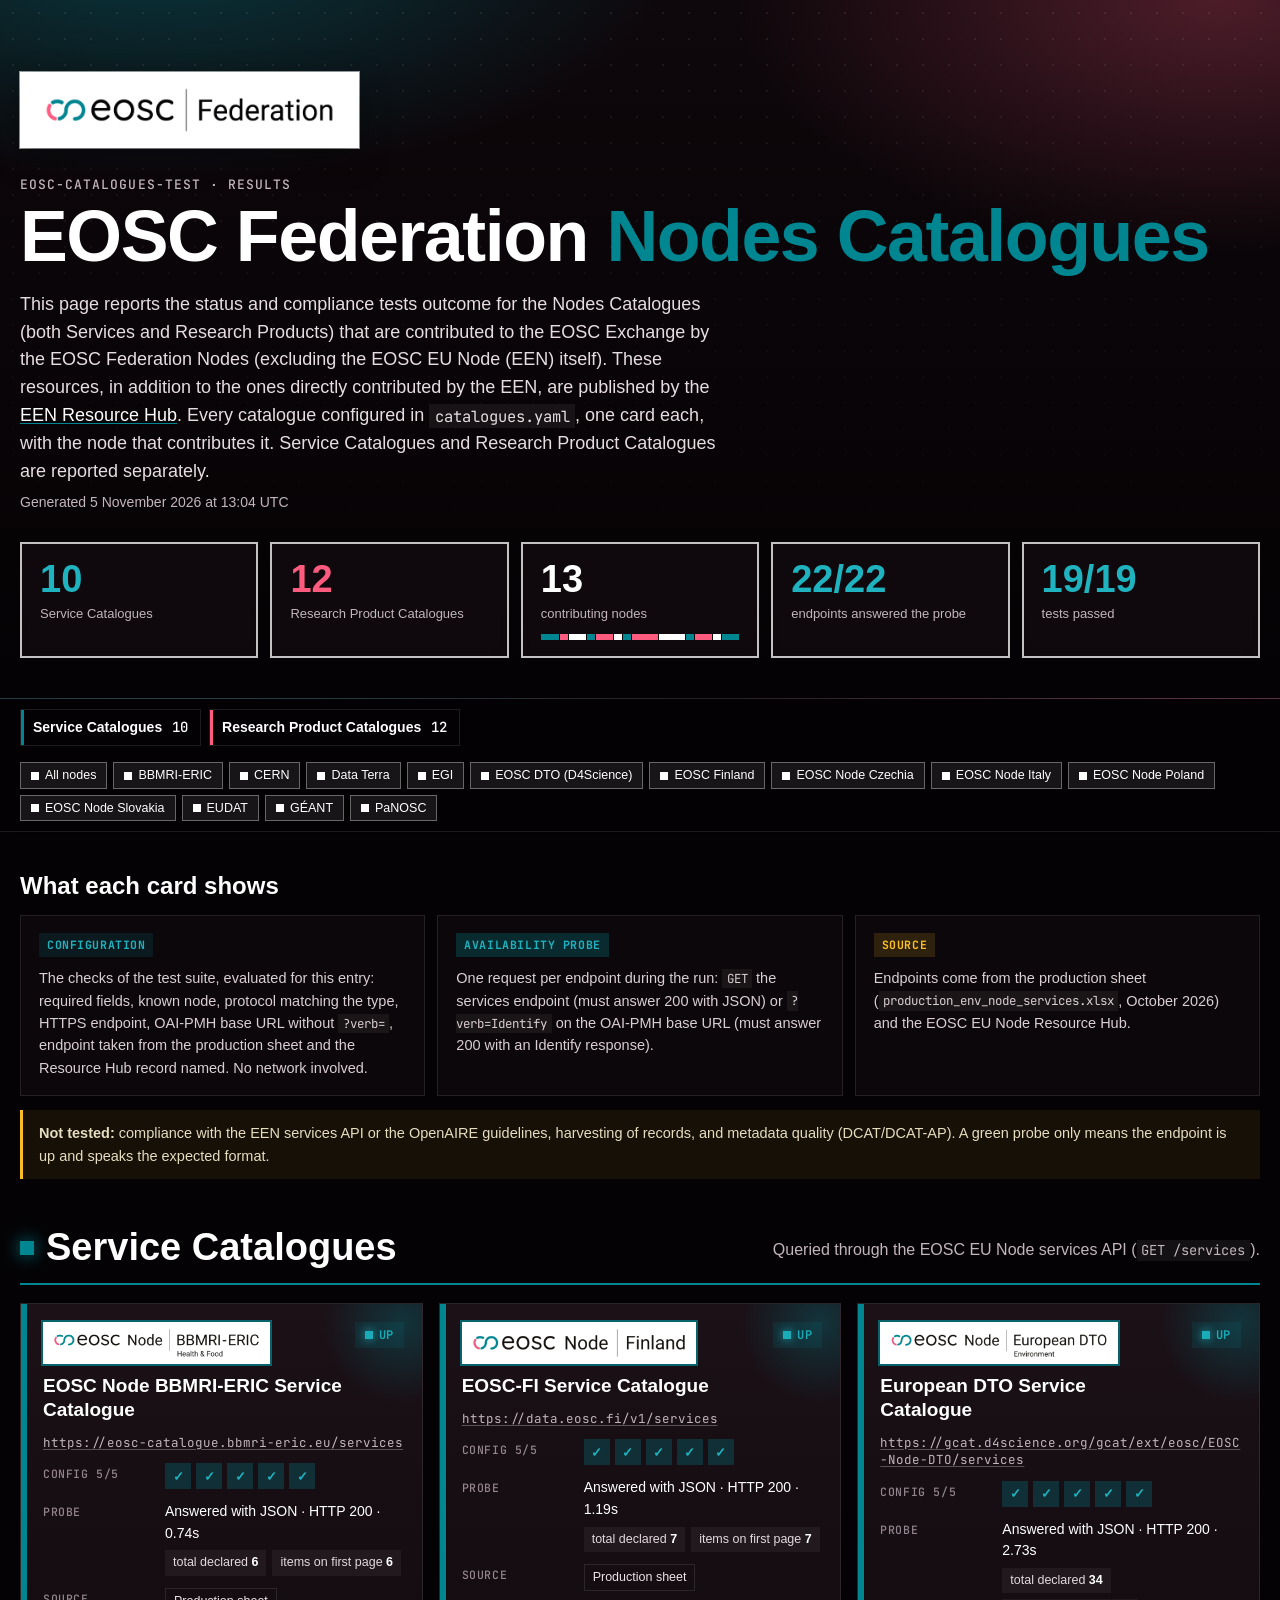
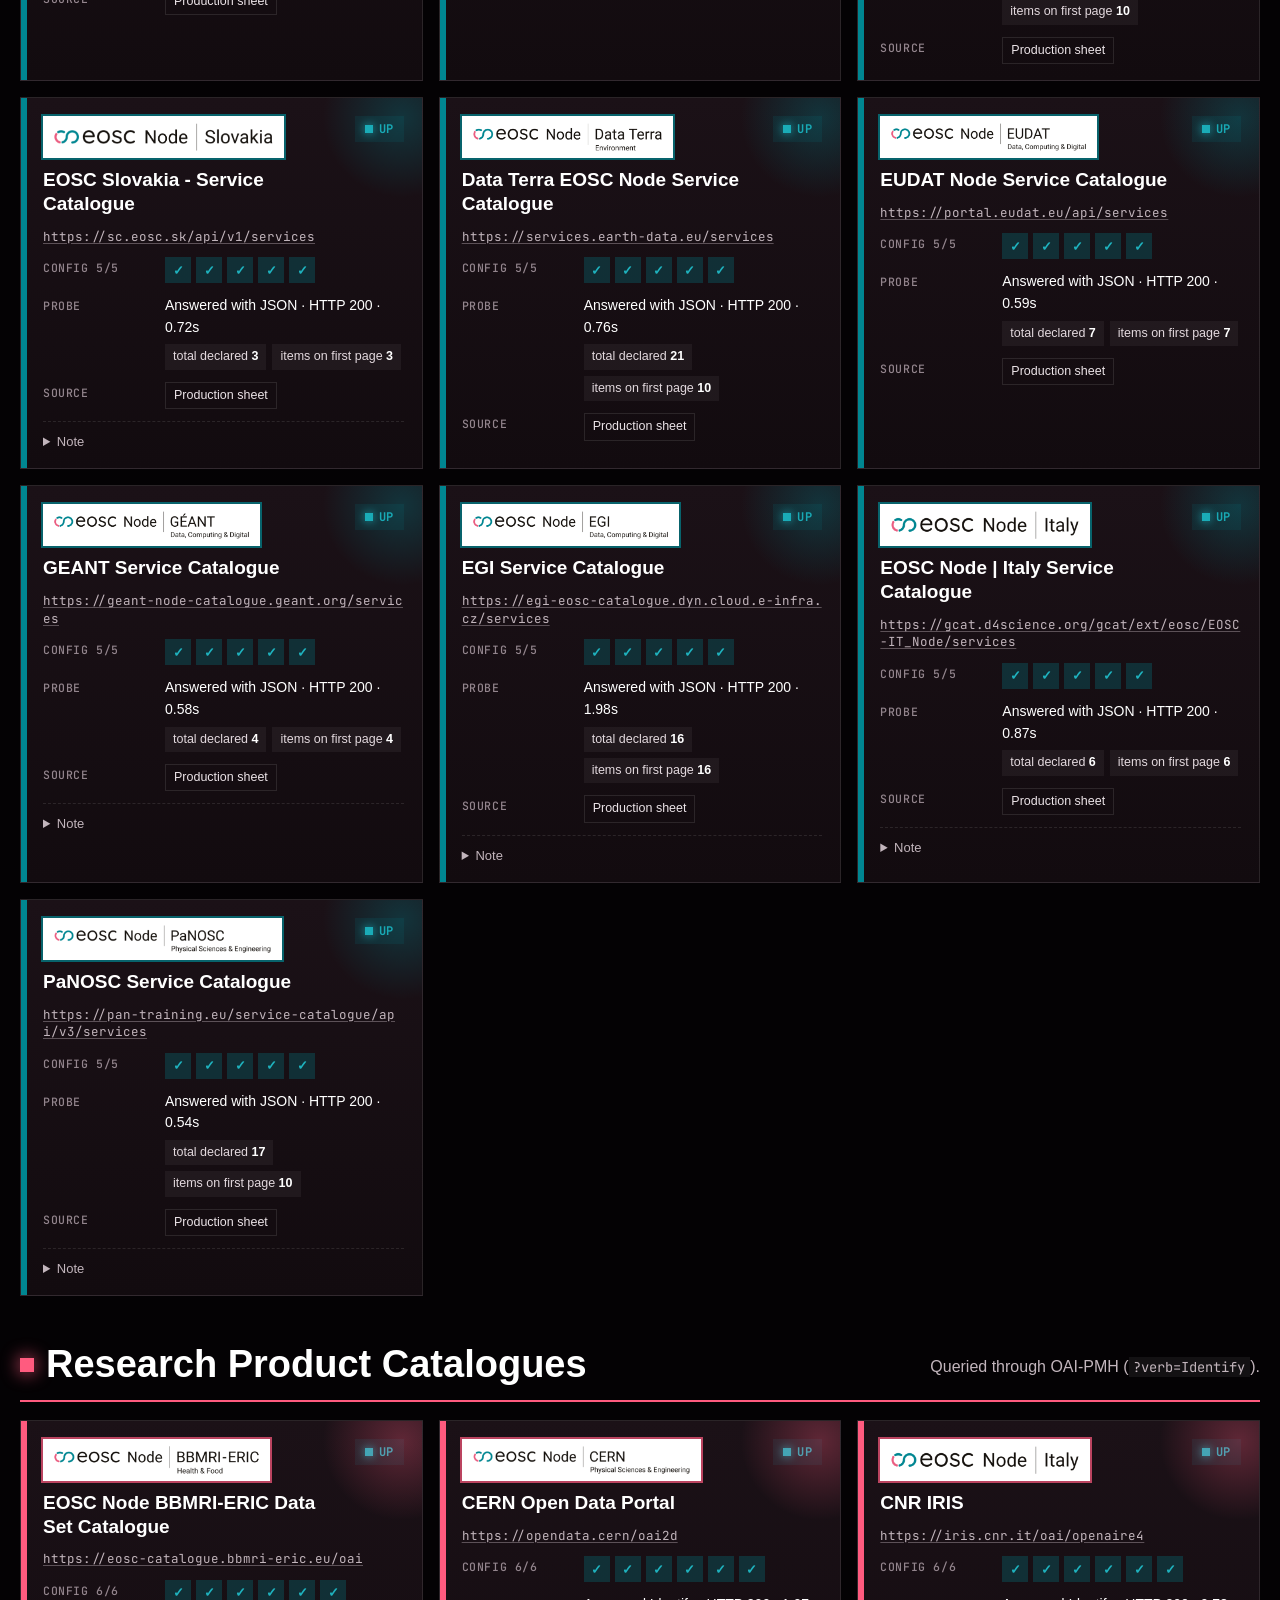
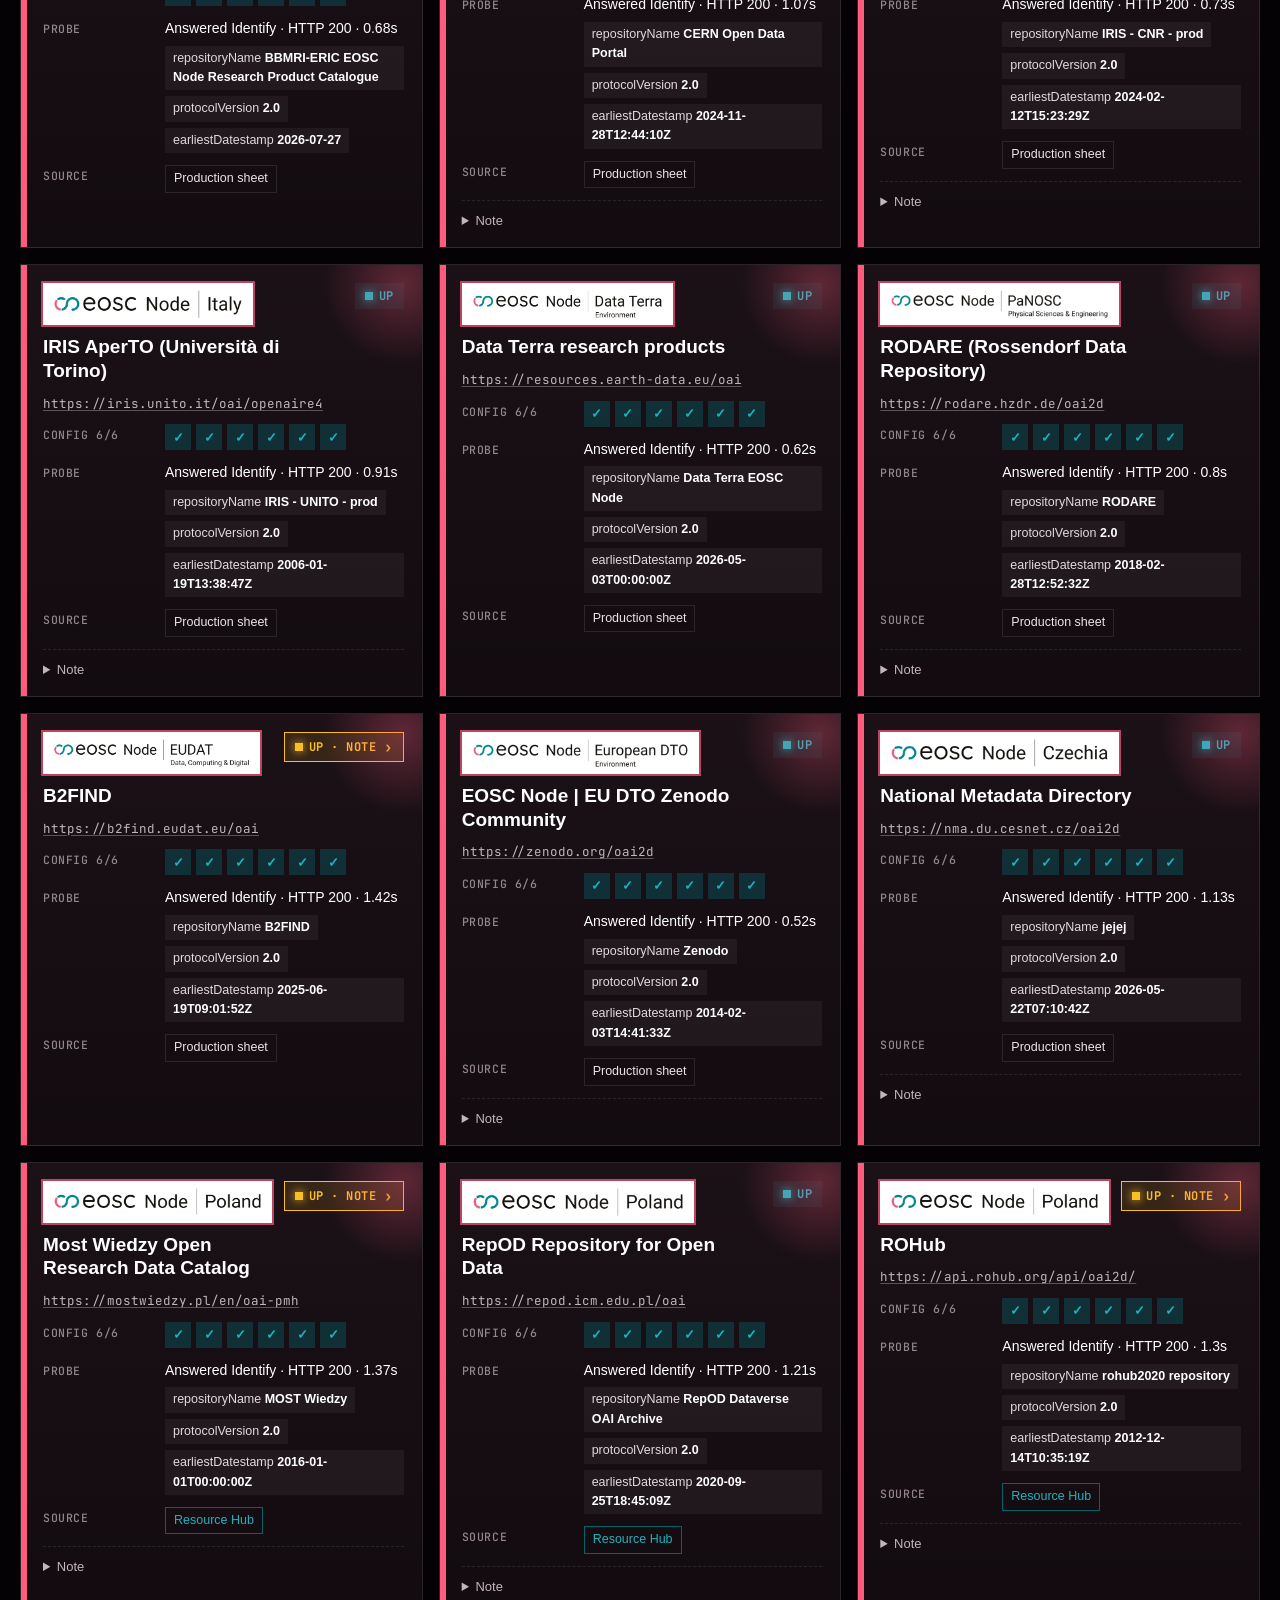
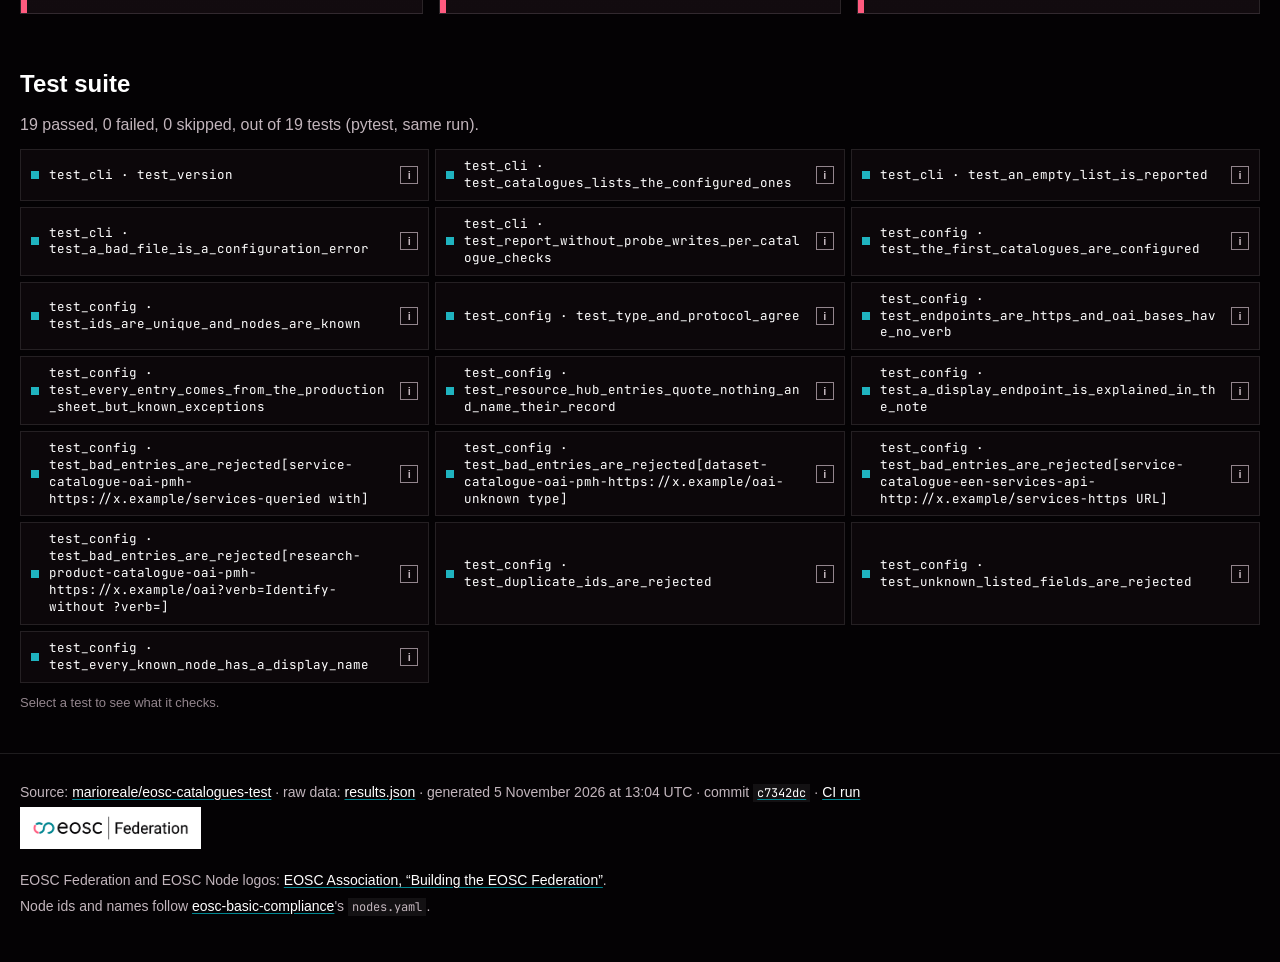
==== results/index.html @ 37c399fc "results: copy of the results page from c7342dc" ====
<!doctype html>
<html lang="en">
<head>
  <meta charset="utf-8">
  <meta name="viewport" content="width=device-width, initial-scale=1">
  <title>EOSC Federation Nodes Catalogues — test results</title>
  <meta name="description" content="Per-catalogue test results for the Service and Research Product Catalogues of EOSC Nodes.">
  <link rel="icon" href="data:image/svg+xml,<svg xmlns='http://www.w3.org/2000/svg' viewBox='0 0 32 32'><circle cx='16' cy='16' r='13' fill='none' stroke='%2322d3ee' stroke-width='4'/><circle cx='16' cy='16' r='4' fill='%23a78bfa'/></svg>">
  <link rel="preconnect" href="https://api.fontshare.com">
  <link href="https://api.fontshare.com/v2/css?f[]=cabinet-grotesk@500,700,800&f[]=satoshi@400,500,700&display=swap" rel="stylesheet">
  <link rel="preconnect" href="https://fonts.googleapis.com">
  <link href="https://fonts.googleapis.com/css2?family=JetBrains+Mono:wght@400;500&display=swap" rel="stylesheet">
  <style>
:root {
  /* Palette: warm black #040204, mild pink #ff5b7f, lively green #008691, white. */
  --bg: #040204;
  --bg-2: #0c070a;
  --card: #120b0f;
  --card-2: #1b1117;
  --line: rgba(255, 255, 255, 0.10);
  --text: #ffffff;
  --muted: #c2b5bc;
  --faint: #93858d;
  --svc: #008691;
  --svc-ink: #1fb3bf;
  --svc-deep: #005e66;
  --rp: #ff5b7f;
  --rp-deep: #c23a5a;
  --pass: #1fb3bf;
  --fail: #f87171;
  --warn: #fbbf24;
  --radius: 0;  /* square corners throughout, including dots and badges */
  --font-display: 'Cabinet Grotesk', 'Segoe UI', sans-serif;
  --font-body: 'Satoshi', 'Segoe UI', sans-serif;
  --font-mono: 'JetBrains Mono', ui-monospace, monospace;
}

* { box-sizing: border-box; }
html { scroll-behavior: smooth; scroll-padding-top: 84px; }
body {
  margin: 0;
  background: var(--bg);
  color: var(--text);
  font: 16px/1.55 var(--font-body);
  -webkit-font-smoothing: antialiased;
}
a { color: var(--text); text-decoration-color: var(--svc); text-underline-offset: 2px; }
a:hover { color: var(--rp); text-decoration-color: var(--rp); }
code { font-family: var(--font-mono); font-size: 0.86em; background: rgba(255,255,255,0.06); padding: 0.1em 0.35em; border-radius: 0; }
.wrap { width: min(1240px, 100% - 40px); margin-inline: auto; }
.skip { position: absolute; left: -999px; }
.skip:focus { left: 12px; top: 12px; z-index: 10; background: var(--text); color: var(--bg); padding: 8px 12px; border-radius: 0; }

/* hero */
.hero {
  position: relative;
  overflow: hidden;
  padding: 72px 0 40px;
  background:
    radial-gradient(900px 420px at 12% -10%, rgba(0, 134, 145, 0.40), transparent 60%),
    radial-gradient(800px 420px at 95% 0%, rgba(255, 91, 127, 0.26), transparent 60%),
    linear-gradient(180deg, #0e070b, var(--bg));
  border-bottom: 1px solid var(--line);
}
.hero::after {
  content: '';
  position: absolute; inset: 0;
  background-image: radial-gradient(rgba(255,255,255,0.08) 1px, transparent 1px);
  background-size: 26px 26px;
  mask-image: linear-gradient(180deg, #000 0%, transparent 85%);
  pointer-events: none;
}
.hero .wrap { position: relative; z-index: 1; }
.brand {
  display: inline-flex; align-items: center;
  margin: 0 0 30px; padding: 14px 24px;  /* +20% */
  background: #fff; border-radius: 0;
  box-shadow: 0 10px 30px rgba(0, 0, 0, 0.35), 0 0 0 1px rgba(255, 255, 255, 0.6);
}
.brand img { display: block; height: 48px;  /* +20% */ width: auto; }
.brand:focus-visible { outline: 2px solid var(--svc); outline-offset: 3px; }
.foot-brand { margin: 0 0 14px !important; }
.foot-brand img { display: inline-block; height: 26px; width: auto; padding: 8px 12px; background: #fff; border-radius: 0; box-sizing: content-box; }
.foot-brand a { display: inline-block; border-radius: 0; }
.foot-brand a:focus-visible { outline: 2px solid var(--svc); outline-offset: 3px; }
.eyebrow { margin: 0 0 10px; font: 500 13px/1 var(--font-mono); letter-spacing: 0.08em; text-transform: uppercase; color: var(--muted); }
h1 { margin: 0; font: 800 clamp(18px, 5.6vw, 78px)/1 var(--font-display); letter-spacing: -0.02em; white-space: nowrap; }
.title-accent { color: var(--svc); } /* lively green #008691 */
.lede { max-width: 70ch; margin: 18px 0 6px; font-size: 18px; color: #e6dde1; }
.meta { margin: 0 0 28px; color: var(--muted); font-size: 14px; }
.meta a { color: var(--text); }

.kpis { display: grid; grid-template-columns: repeat(5, minmax(0, 1fr)); gap: 12px; }
.kpi {
  background: rgba(18, 11, 15, 0.8);
  border: 2px solid rgba(255, 255, 255, 0.75);  /* thicker, clearly visible white frame */
  border-radius: 0;
  padding: 16px 18px;
  backdrop-filter: blur(6px);
}
.kpi .v { font: 800 38px/1 var(--font-display); }
.kpi .l { margin-top: 6px; font-size: 13px; color: var(--muted); }
.kpi.k-svc .v { color: var(--svc-ink); }
.kpi.k-rp .v { color: var(--rp); }
.kpi.k-pass .v { color: var(--pass); }
.kpi.k-fail .v { color: var(--fail); }
.kpi .bar-mini i + i { box-shadow: inset 1px 0 0 var(--bg); }
.kpi .bar-mini { height: 6px; margin-top: 10px; border-radius: 0; background: rgba(255,255,255,0.08); overflow: hidden; display: flex; }
.kpi .bar-mini i { display: block; height: 100%; }

/* sticky bar */
.bar { position: sticky; top: 0; z-index: 5; background: rgba(4, 2, 4, 0.88); backdrop-filter: blur(10px); border-bottom: 1px solid var(--line); }
.bar-inner { display: flex; gap: 16px; align-items: center; justify-content: space-between; padding: 10px 0; flex-wrap: wrap; }
.jump { display: flex; gap: 8px; flex-wrap: wrap; }
.jump a { text-decoration: none; font-weight: 700; font-size: 14px; padding: 7px 12px; border-radius: 0; border: 1px solid var(--line); color: var(--text); }
.jump a b { margin-left: 6px; font-family: var(--font-mono); font-weight: 500; }
.jump-svc { box-shadow: inset 3px 0 0 var(--svc); }
.jump-rp { box-shadow: inset 3px 0 0 var(--rp); }
.nodes { display: flex; gap: 6px; flex-wrap: wrap; }
.chip {
  display: inline-flex; align-items: center; gap: 6px;
  font: 500 12.5px/1 var(--font-body);
  padding: 6px 10px; border-radius: 0;
  background: color-mix(in srgb, var(--node) 8%, transparent);
  border: 1px solid color-mix(in srgb, var(--node) 35%, transparent);
  color: var(--text);
  cursor: pointer;
}
.chip::before { content: ''; width: 8px; height: 8px; border-radius: 0; background: var(--node); }
.chip[aria-pressed='false'] { opacity: 0.38; }
.chip:focus-visible, .jump a:focus-visible { outline: 2px solid var(--text); outline-offset: 2px; }
.chip.all { --node: #ffffff; }

/* scope */
.scope { margin: 40px 0 8px; }
.scope h2, .suite h2 { font: 700 24px/1.2 var(--font-display); margin: 0 0 14px; }
.scope-grid { display: grid; grid-template-columns: repeat(3, 1fr); gap: 12px; }
.scope-item { background: var(--bg-2); border: 1px solid var(--line); border-radius: 0; padding: 16px 18px; }
.scope-item p { margin: 10px 0 0; font-size: 14.5px; color: #d9ced3; }
.tag { display: inline-block; font: 700 11.5px/1 var(--font-mono); letter-spacing: 0.05em; text-transform: uppercase; padding: 6px 8px; border-radius: 0; }
.tag-cfg { background: rgba(0, 134, 145, 0.15); color: var(--pass); }
.tag-probe { background: rgba(0, 134, 145, 0.28); color: var(--svc-ink); }
.tag-quote { background: rgba(251, 191, 36, 0.14); color: var(--warn); }
.caveat { margin: 14px 0 0; padding: 12px 16px; border-left: 3px solid var(--warn); background: rgba(251, 191, 36, 0.07); border-radius: 0; font-size: 14.5px; color: #e6dcc0; }

/* groups */
.group { margin: 48px 0; }
.group-head { display: flex; align-items: baseline; justify-content: space-between; gap: 16px; flex-wrap: wrap; padding-bottom: 14px; margin-bottom: 18px; border-bottom: 2px solid var(--accent); }
.group-head h2 { margin: 0; font: 800 clamp(26px, 3.4vw, 38px)/1.1 var(--font-display); display: flex; align-items: center; gap: 12px; }
.group-head p { margin: 0; color: var(--muted); }
.group-head .dot { width: 14px; height: 14px; border-radius: 0; background: var(--accent); box-shadow: 0 0 18px var(--accent); }
.group-svc { --accent: var(--svc); }
.group-rp { --accent: var(--rp); }

.cards { display: grid; grid-template-columns: repeat(auto-fill, minmax(360px, 1fr)); gap: 16px; }
.card {
  position: relative;
  background: linear-gradient(180deg, var(--card-2), var(--card));
  border: 1px solid var(--line);
  border-radius: 0;
  padding: 18px 18px 16px 22px;
  overflow: hidden;
  display: flex; flex-direction: column; gap: 12px;
}
.card::before { content: ''; position: absolute; left: 0; top: 0; bottom: 0; width: 6px; background: var(--node); }
.card::after { content: ''; position: absolute; right: -60px; top: -60px; width: 160px; height: 160px; border-radius: 0; background: radial-gradient(circle, color-mix(in srgb, var(--node) 30%, transparent), transparent 70%); pointer-events: none; }
.card[hidden] { display: none; }
.card-top { display: flex; justify-content: space-between; align-items: flex-start; gap: 12px; }
.node-badge { display: inline-flex; align-items: center; gap: 8px; font: 700 13px/1.2 var(--font-body); color: var(--node); }
.node-badge .sw { width: 22px; height: 22px; border-radius: 0; background: var(--node); color: #040204; display: grid; place-items: center; font: 800 11px/1 var(--font-display); }
.node-logo {
  display: inline-flex; align-items: center;
  margin-bottom: 8px; padding: 6px 10px;
  background: #fff; border-radius: 0;
  box-shadow: 0 0 0 2px color-mix(in srgb, var(--node) 70%, transparent);
}
.node-logo img { display: block; height: 30px; width: auto; max-width: 100%; object-fit: contain; }
.card h3 { margin: 2px 0 0; font: 700 19px/1.25 var(--font-display); }
.endpoint { font: 400 12.5px/1.4 var(--font-mono); color: var(--muted); word-break: break-all; }
.endpoint a { color: var(--muted); text-decoration-color: rgba(194,181,188,0.4); }

.verdict { flex: none; display: inline-flex; align-items: center; gap: 6px; font: 700 12px/1 var(--font-mono); text-transform: uppercase; letter-spacing: 0.04em; padding: 7px 10px; border-radius: 0; }
.verdict::before { content: ''; width: 8px; height: 8px; border-radius: 0; background: currentColor; box-shadow: 0 0 10px currentColor; }
.v-pass { color: var(--pass); background: rgba(0, 134, 145, 0.12); }
.v-fail { color: var(--fail); background: rgba(248, 113, 113, 0.12); }
.v-warn { color: var(--warn); background: rgba(251, 191, 36, 0.12); }
.v-none { color: var(--faint); background: rgba(255,255,255,0.05); }

.row { display: grid; grid-template-columns: 112px 1fr; gap: 10px; align-items: start; font-size: 14px; }
.row > span:first-child { font: 500 11.5px/1.9 var(--font-mono); text-transform: uppercase; letter-spacing: 0.05em; color: var(--faint); }
.checks { display: flex; flex-wrap: wrap; gap: 5px; }
.ck { all: unset; box-sizing: border-box; width: 26px; height: 26px; border-radius: 0; display: grid; place-items: center; font: 700 13px/1 var(--font-body); cursor: pointer; transition: transform 120ms ease, box-shadow 120ms ease; }
.ck:hover { transform: translateY(-1px); box-shadow: 0 0 0 1px currentColor; }
.ck:focus-visible { outline: 2px solid var(--svc); outline-offset: 2px; }
.ck.ok { background: rgba(0, 134, 145, 0.28); color: var(--pass); }
.ck.ko { background: rgba(248, 113, 113, 0.2); color: var(--fail); }
.probe-line { color: var(--text); }
.probe-line .t { color: var(--muted); font-family: var(--font-mono); font-size: 12.5px; }
.facts { display: flex; flex-wrap: wrap; gap: 6px; margin-top: 6px; }
.fact { font-size: 12.5px; padding: 3px 8px; border-radius: 0; background: rgba(255,255,255,0.05); color: #e3d9de; }
.fact b { color: var(--text); font-weight: 700; }
.quote { display: flex; flex-wrap: wrap; gap: 6px; }
.q { font-size: 12.5px; padding: 3px 8px; border-radius: 0; border: 1px solid var(--line); color: #ece4e8; }
.q.st { border-color: rgba(251, 191, 36, 0.4); color: #f4dfa3; }
.q.none { color: var(--faint); border-style: dashed; }
.q.hub { border-color: rgba(0, 134, 145, 0.7); color: var(--svc-ink); }
details.note { font-size: 13.5px; color: #d9ced3; border-top: 1px dashed var(--line); padding-top: 10px; }
details.note summary { cursor: pointer; color: var(--muted); font-size: 13px; }
details.note p { margin: 8px 0 0; }

.empty { color: var(--muted); padding: 24px; border: 1px dashed var(--line); border-radius: 0; text-align: center; }

/* suite */
.suite { margin: 56px 0 40px; }
.suite-sum { margin: 0 0 12px; color: var(--muted); }
.suite-list { list-style: none; margin: 0; padding: 0; display: grid; grid-template-columns: repeat(auto-fill, minmax(340px, 1fr)); gap: 6px; }
.suite-list li { display: flex; gap: 10px; align-items: center; font: 400 12.5px/1.35 var(--font-mono); padding: 8px 10px; background: var(--bg-2); border-radius: 0; border: 1px solid var(--line); word-break: break-word; }
.suite-list li i { flex: none; width: 8px; height: 8px; border-radius: 0; }
.suite-list li.passed i { background: var(--pass); }
.suite-list li.failed i { background: var(--fail); }
.suite-list li.skipped i { background: var(--faint); }
.suite-list li { padding: 0; }
.test-btn { all: unset; box-sizing: border-box; display: flex; gap: 10px; align-items: center; width: 100%; padding: 8px 10px; cursor: pointer; border-radius: 0; font: inherit; color: inherit; }
.test-btn span { flex: 1; }
.test-btn i { flex: none; width: 8px; height: 8px; border-radius: 0; }
.suite-list li.passed .test-btn i { background: var(--pass); }
.suite-list li.failed .test-btn i { background: var(--fail); }
.test-btn .info { flex: none; width: 18px; height: 18px; border-radius: 0; border: 1px solid var(--faint); color: var(--muted); font: 700 11px/16px var(--font-body); text-align: center; }
.test-btn:hover, .test-btn:focus-visible { background: var(--card-2); }
.test-btn:hover .info, .test-btn:focus-visible .info { border-color: var(--rp); color: var(--rp); }
.test-btn:focus-visible { outline: 2px solid var(--svc); outline-offset: 1px; }
.suite-hint { margin: 10px 0 0; color: var(--faint); font-size: 13px; }

.test-dialog { width: min(560px, calc(100vw - 32px)); background: var(--card); color: var(--text); border: 1px solid var(--line); border-radius: 0; padding: 24px 26px 18px; box-shadow: 0 24px 60px rgba(0, 0, 0, 0.5); }
.test-dialog::backdrop { background: rgba(4, 2, 4, 0.75); backdrop-filter: blur(2px); }
.test-dialog[open] { animation: td-in 160ms ease-out; }
@keyframes td-in { from { opacity: 0; transform: translateY(6px); } to { opacity: 1; transform: none; } }
.td-close-form { position: absolute; top: 10px; right: 10px; margin: 0; }
.td-close { all: unset; cursor: pointer; width: 32px; height: 32px; border-radius: 0; text-align: center; font: 400 22px/32px var(--font-body); color: var(--muted); }
.td-close:hover, .td-close:focus-visible { background: var(--card-2); color: var(--text); }
.td-n { margin: 0 0 6px; font: 600 12px/1.3 var(--font-mono); color: var(--faint); letter-spacing: 0.03em; }
.td-name { margin: 0 36px 10px 0; font: 600 15px/1.4 var(--font-mono); word-break: break-word; }
.td-outcome { display: inline-block; font: 700 11.5px/1 var(--font-mono); text-transform: uppercase; letter-spacing: 0.05em; padding: 6px 8px; border-radius: 0; }
.td-outcome.passed { background: rgba(0, 134, 145, 0.15); color: var(--pass); }
.td-outcome.failed { background: rgba(248, 113, 113, 0.15); color: var(--fail); }
.td-outcome.skipped { background: rgba(255, 255, 255, 0.06); color: var(--muted); }
.test-dialog h4 { margin: 18px 0 4px; font: 700 11.5px/1 var(--font-mono); text-transform: uppercase; letter-spacing: 0.06em; color: var(--muted); }
.test-dialog p { margin: 0; font-size: 15px; line-height: 1.55; }
.td-param { margin-top: 14px !important; font-size: 13.5px !important; color: var(--muted); }
.td-src { margin-top: 18px !important; font-size: 13px !important; color: var(--faint); }
.td-src a { color: var(--muted); }

.foot { border-top: 1px solid var(--line); padding: 24px 0 40px; color: var(--muted); font-size: 14px; }
.foot p { margin: 4px 0; }
.foot a { color: var(--text); }

@media (max-width: 960px) {
  .kpis { grid-template-columns: repeat(3, 1fr); }
  .scope-grid { grid-template-columns: 1fr; }
}
@media (max-width: 600px) {
  .wrap { width: calc(100% - 28px); }
  .hero { padding: 36px 0 28px; }
  .brand { padding: 12px 17px; margin-bottom: 22px; }
  .brand img { height: 34px; }
  .kpis { grid-template-columns: repeat(2, 1fr); }
  .kpi .v { font-size: 30px; }
  .cards { grid-template-columns: 1fr; }
  .row { grid-template-columns: 1fr; gap: 4px; }
  .row > span:first-child { line-height: 1.2; }
  .bar { position: static; }
  .suite-list { grid-template-columns: 1fr; }
}
@media (prefers-reduced-motion: reduce) { html { scroll-behavior: auto; } }
.td-label { font-family: var(--font-body); font-size: 17px; }
.td-value { font: 500 13px/1.5 var(--font-mono); color: var(--text); background: var(--card-2); padding: 2px 6px; border-radius: 0; word-break: break-all; }
.td-tests { margin: 0; padding-left: 18px; font-size: 13.5px; line-height: 1.7; }
.td-tests code { font: 500 12.5px var(--font-mono); color: var(--muted); word-break: break-all; }
.td-src code { font-family: var(--font-mono); font-size: 12.5px; }
.verdict-btn { all: unset; box-sizing: border-box; flex: none; display: inline-flex; align-items: center; gap: 6px; font: 700 12px/1 var(--font-mono); text-transform: uppercase; letter-spacing: 0.04em; padding: 7px 10px; cursor: pointer; border: 1px solid currentColor; }
.verdict-btn.v-warn { color: var(--warn); background: rgba(251, 191, 36, 0.12); }
.verdict-btn::before { content: ''; width: 8px; height: 8px; background: currentColor; box-shadow: 0 0 10px currentColor; }
.verdict-btn::after { content: '›'; margin-left: 2px; font-size: 14px; }
.verdict-btn:hover { background: rgba(251, 191, 36, 0.22); }
.verdict-btn:focus-visible { outline: 2px solid var(--warn); outline-offset: 2px; }
.td-outcome.warn { background: rgba(251, 191, 36, 0.15); color: var(--warn); }
.nd-list { margin: 0; padding-left: 18px; font-size: 15px; line-height: 1.55; color: var(--warn); word-break: break-word; }
.note-dialog code { font-family: var(--font-mono); font-size: 0.86em; }

</style>
</head>
<body>
  <a class="skip" href="#services">Skip to results</a>

  <header class="hero">
    <div class="wrap">
      <a class="brand" href="https://eosc.eu/building-the-eosc-federation" rel="noopener" target="_blank">
        <img src="[data-uri]" alt="EOSC Federation" width="690" height="114">
      </a>
      <p class="eyebrow">eosc-catalogues-test · results</p>
      <h1>EOSC Federation <span class="title-accent">Nodes Catalogues</span></h1>
      <p class="lede">This page reports the status and compliance tests outcome for the Nodes Catalogues (both Services and Research Products) that are contributed to the EOSC Exchange by the EOSC Federation Nodes (excluding the EOSC EU Node (EEN) itself). These resources, in addition to the ones directly contributed by the EEN, are published by the <a href="https://open-science-cloud.ec.europa.eu/resources/all" target="_blank" rel="noopener">EEN Resource Hub</a>. Every catalogue configured in <code>catalogues.yaml</code>, one card each, with the node that contributes it. Service Catalogues and Research Product Catalogues are reported separately.</p>
      <p class="meta" id="meta">Loading results…</p>

      <div class="kpis" id="kpis" aria-live="polite"></div>
    </div>
  </header>

  <nav class="bar" aria-label="Filters">
    <div class="wrap bar-inner">
      <div class="jump">
        <a href="#services" class="jump-svc">Service Catalogues <b id="n-svc">–</b></a>
        <a href="#products" class="jump-rp">Research Product Catalogues <b id="n-rp">–</b></a>
      </div>
      <div class="nodes" id="node-filter" role="group" aria-label="Filter by node"></div>
    </div>
  </nav>

  <main class="wrap">
    <section class="scope" aria-labelledby="scope-h">
      <h2 id="scope-h">What each card shows</h2>
      <div class="scope-grid">
        <div class="scope-item">
          <span class="tag tag-cfg">Configuration</span>
          <p>The checks of the test suite, evaluated for this entry: required fields, known node, protocol matching the type, HTTPS endpoint, OAI-PMH base URL without <code>?verb=</code>, endpoint taken from the production sheet and the Resource Hub record named. No network involved.</p>
        </div>
        <div class="scope-item">
          <span class="tag tag-probe">Availability probe</span>
          <p>One request per endpoint during the run: <code>GET</code> the services endpoint (must answer 200 with JSON) or <code>?verb=Identify</code> on the OAI-PMH base URL (must answer 200 with an Identify response).</p>
        </div>
        <div class="scope-item">
          <span class="tag tag-quote">Source</span>
          <p>Endpoints come from the production sheet (<code>production_env_node_services.xlsx</code>, October 2026) and the EOSC EU Node Resource Hub.</p>
        </div>
      </div>
      <p class="caveat"><strong>Not tested:</strong> compliance with the EEN services API or the OpenAIRE guidelines, harvesting of records, and metadata quality (DCAT/DCAT-AP). A green probe only means the endpoint is up and speaks the expected format.</p>
    </section>

    <section id="services" class="group group-svc" aria-labelledby="svc-h">
      <div class="group-head">
        <h2 id="svc-h"><span class="dot"></span>Service Catalogues</h2>
        <p>Queried through the EOSC EU Node services API (<code>GET /services</code>).</p>
      </div>
      <div class="cards" id="cards-svc"></div>
    </section>

    <section id="products" class="group group-rp" aria-labelledby="rp-h">
      <div class="group-head">
        <h2 id="rp-h"><span class="dot"></span>Research Product Catalogues</h2>
        <p>Queried through OAI-PMH (<code>?verb=Identify</code>).</p>
      </div>
      <div class="cards" id="cards-rp"></div>
    </section>

    <section class="suite" aria-labelledby="suite-h">
      <h2 id="suite-h">Test suite</h2>
      <p id="suite-sum" class="suite-sum"></p>
      <ul class="suite-list" id="suite-list"></ul>
      <p class="suite-hint">Select a test to see what it checks.</p>
      <dialog id="note-dialog" class="test-dialog note-dialog" aria-labelledby="nd-title">
        <form method="dialog" class="td-close-form"><button class="td-close" aria-label="Close">×</button></form>
        <p class="td-n" id="nd-n"></p>
        <h3 id="nd-title" class="td-name td-label">Probe note</h3>
        <span class="td-outcome warn">Up · note</span>
        <h4>Endpoint queried</h4>
        <p><code id="nd-endpoint" class="td-value"></code></p>
        <h4>Note</h4>
        <ul id="nd-list" class="nd-list"></ul>
        <div id="nd-why-row"><h4>What it means</h4><p>The endpoint answered the OAI-PMH <code>Identify</code> request correctly, so the catalogue is up. But the <code>baseURL</code> it declares about itself differs from the address queried. OAI-PMH 2.0 expects them to match; a harvester that trusts <code>Identify</code> would follow the declared address.</p></div>
        <p class="td-src">Recorded by the availability probe in this run. See the <a href="https://github.com/marioreale/eosc-catalogues-test/blob/main/docs/README.md#3-availability-probe" target="_blank" rel="noopener">documentation</a>.</p>
      </dialog>
      <dialog id="check-dialog" class="test-dialog" aria-labelledby="cd-name">
        <form method="dialog" class="td-close-form"><button class="td-close" aria-label="Close">×</button></form>
        <p class="td-n" id="cd-n"></p>
        <h3 id="cd-name" class="td-name td-label"></h3>
        <span id="cd-outcome" class="td-outcome"></span>
        <div id="cd-value-row"><h4>Value checked</h4><p><code id="cd-value" class="td-value"></code></p></div>
        <h4>Passes when</h4>
        <p id="cd-passes"></p>
        <div id="cd-why-row"><h4>Why</h4><p id="cd-why"></p></div>
        <p id="cd-caveat" class="td-param" hidden></p>
        <div id="cd-tests-row"><h4>Also enforced by the tests</h4><ul id="cd-tests" class="td-tests"></ul></div>
        <p class="td-src">These checks read the entry in <code>catalogues.yaml</code>, without network access. See the <a href="https://github.com/marioreale/eosc-catalogues-test/blob/main/docs/README.md#3-availability-probe" target="_blank" rel="noopener">documentation</a>.</p>
      </dialog>
      <dialog id="test-dialog" class="test-dialog" aria-labelledby="td-name">
        <form method="dialog" class="td-close-form"><button class="td-close" aria-label="Close">×</button></form>
        <p class="td-n" id="td-n"></p>
        <h3 id="td-name" class="td-name"></h3>
        <span id="td-outcome" class="td-outcome"></span>
        <h4>What it asserts</h4>
        <p id="td-asserts"></p>
        <div id="td-why-row"><h4>Why</h4><p id="td-why"></p></div>
        <p id="td-param" class="td-param" hidden></p>
        <p class="td-src">From the <a href="https://github.com/marioreale/eosc-catalogues-test/blob/main/docs/README.md#the-19-tests" target="_blank" rel="noopener">documentation</a>.</p>
      </dialog>
    </section>
  </main>

  <footer class="foot">
    <div class="wrap">
      <p>Source: <a href="https://github.com/marioreale/eosc-catalogues-test">marioreale/eosc-catalogues-test</a> · raw data: <a href="results.json">results.json</a> · <span id="foot-run"></span></p>
      <p class="foot-brand"><a href="https://open-science-cloud.ec.europa.eu/resources/nodes" rel="noopener" target="_blank"><img src="[data-uri]" alt="EOSC Federation" width="690" height="114"></a></p>
      <p>EOSC Federation and EOSC Node logos: <a href="https://eosc.eu/building-the-eosc-federation">EOSC Association, “Building the EOSC Federation”</a>.</p>
      <p>Node ids and names follow <a href="https://github.com/marioreale/eosc-basic-compliance">eosc-basic-compliance</a>'s <code>nodes.yaml</code>.</p>
    </div>
  </footer>

  <script>
window.EMBEDDED_FILES = {"results.json": {"generated": "2026-11-05T13:04:46Z", "version": "0.1.0", "tests": {"total": 19, "passed": 19, "failed": 0, "skipped": 0, "cases": [{"name": "test_version", "file": "tests.test_cli", "outcome": "passed"}, {"name": "test_catalogues_lists_the_configured_ones", "file": "tests.test_cli", "outcome": "passed"}, {"name": "test_an_empty_list_is_reported", "file": "tests.test_cli", "outcome": "passed"}, {"name": "test_a_bad_file_is_a_configuration_error", "file": "tests.test_cli", "outcome": "passed"}, {"name": "test_report_without_probe_writes_per_catalogue_checks", "file": "tests.test_cli", "outcome": "passed"}, {"name": "test_the_first_catalogues_are_configured", "file": "tests.test_config", "outcome": "passed"}, {"name": "test_ids_are_unique_and_nodes_are_known", "file": "tests.test_config", "outcome": "passed"}, {"name": "test_type_and_protocol_agree", "file": "tests.test_config", "outcome": "passed"}, {"name": "test_endpoints_are_https_and_oai_bases_have_no_verb", "file": "tests.test_config", "outcome": "passed"}, {"name": "test_every_entry_comes_from_the_production_sheet_but_known_exceptions", "file": "tests.test_config", "outcome": "passed"}, {"name": "test_resource_hub_entries_quote_nothing_and_name_their_record", "file": "tests.test_config", "outcome": "passed"}, {"name": "test_a_display_endpoint_is_explained_in_the_note", "file": "tests.test_config", "outcome": "passed"}, {"name": "test_bad_entries_are_rejected[service-catalogue-oai-pmh-https://x.example/services-queried with]", "file": "tests.test_config", "outcome": "passed"}, {"name": "test_bad_entries_are_rejected[dataset-catalogue-oai-pmh-https://x.example/oai-unknown type]", "file": "tests.test_config", "outcome": "passed"}, {"name": "test_bad_entries_are_rejected[service-catalogue-een-services-api-http://x.example/services-https URL]", "file": "tests.test_config", "outcome": "passed"}, {"name": "test_bad_entries_are_rejected[research-product-catalogue-oai-pmh-https://x.example/oai?verb=Identify-without ?verb=]", "file": "tests.test_config", "outcome": "passed"}, {"name": "test_duplicate_ids_are_rejected", "file": "tests.test_config", "outcome": "passed"}, {"name": "test_unknown_listed_fields_are_rejected", "file": "tests.test_config", "outcome": "passed"}, {"name": "test_every_known_node_has_a_display_name", "file": "tests.test_config", "outcome": "passed"}]}, "commit": "c7342dc41f03e8daa07492e968f56870ac297720", "run_url": "https://github.com/marioreale/eosc-catalogues-test/actions/runs/42032489776", "catalogues": [{"id": "bbmri-eric-services", "node": "bbmri-eric", "name": "EOSC Node BBMRI-ERIC Service Catalogue", "type": "service-catalogue", "protocol": "een-services-api", "endpoint": "https://eosc-catalogue.bbmri-eric.eu/services", "source": "production", "website": "https://eosc-catalogue.bbmri-eric.eu", "display_endpoint": "", "note": "", "listed": {}, "node_name": "BBMRI-ERIC", "checks": [{"key": "fields", "label": "All required fields present", "passed": true, "detail": "id, node, name, type, protocol, endpoint, source"}, {"key": "node", "label": "Node is a known EOSC Node", "passed": true, "detail": "bbmri-eric"}, {"key": "protocol", "label": "Protocol matches catalogue type", "passed": true, "detail": "service-catalogue → een-services-api"}, {"key": "https", "label": "Endpoint uses HTTPS", "passed": true, "detail": "https://eosc-catalogue.bbmri-eric.eu/services"}, {"key": "source", "label": "Endpoint taken from the production sheet", "passed": true, "detail": "production"}], "probe": {"url": "https://eosc-catalogue.bbmri-eric.eu/services", "http_status": 200, "seconds": 0.74, "content_type": "application/json", "outcome": "pass", "summary": "Answered with JSON", "facts": {"total declared": 6, "items on first page": 6}, "observations": []}}, {"id": "eosc-fi-services", "node": "eosc-fi", "name": "EOSC-FI Service Catalogue", "type": "service-catalogue", "protocol": "een-services-api", "endpoint": "https://data.eosc.fi/v1/services", "source": "production", "website": "https://eosc.fi", "display_endpoint": "", "note": "", "listed": {}, "node_name": "EOSC Finland", "checks": [{"key": "fields", "label": "All required fields present", "passed": true, "detail": "id, node, name, type, protocol, endpoint, source"}, {"key": "node", "label": "Node is a known EOSC Node", "passed": true, "detail": "eosc-fi"}, {"key": "protocol", "label": "Protocol matches catalogue type", "passed": true, "detail": "service-catalogue → een-services-api"}, {"key": "https", "label": "Endpoint uses HTTPS", "passed": true, "detail": "https://data.eosc.fi/v1/services"}, {"key": "source", "label": "Endpoint taken from the production sheet", "passed": true, "detail": "production"}], "probe": {"url": "https://data.eosc.fi/v1/services", "http_status": 200, "seconds": 1.19, "content_type": "application/json;charset=UTF-8", "outcome": "pass", "summary": "Answered with JSON", "facts": {"total declared": 7, "items on first page": 7}, "observations": []}}, {"id": "eosc-dto-services", "node": "eosc-dto", "name": "European DTO Service Catalogue", "type": "service-catalogue", "protocol": "een-services-api", "endpoint": "https://gcat.d4science.org/gcat/ext/eosc/EOSC-Node-DTO/services", "source": "production", "website": "https://eosc-dto.d4science.org/service-catalogue-organization/eoscnodedto-catalogue", "display_endpoint": "", "note": "", "listed": {}, "node_name": "EOSC DTO (D4Science)", "checks": [{"key": "fields", "label": "All required fields present", "passed": true, "detail": "id, node, name, type, protocol, endpoint, source"}, {"key": "node", "label": "Node is a known EOSC Node", "passed": true, "detail": "eosc-dto"}, {"key": "protocol", "label": "Protocol matches catalogue type", "passed": true, "detail": "service-catalogue → een-services-api"}, {"key": "https", "label": "Endpoint uses HTTPS", "passed": true, "detail": "https://gcat.d4science.org/gcat/ext/eosc/EOSC-Node-DTO/services"}, {"key": "source", "label": "Endpoint taken from the production sheet", "passed": true, "detail": "production"}], "probe": {"url": "https://gcat.d4science.org/gcat/ext/eosc/EOSC-Node-DTO/services", "http_status": 200, "seconds": 2.73, "content_type": "application/json;charset=UTF-8", "outcome": "pass", "summary": "Answered with JSON", "facts": {"total declared": 34, "items on first page": 10}, "observations": []}}, {"id": "eosc-sk-services", "node": "eosc-sk", "name": "EOSC Slovakia - Service Catalogue", "type": "service-catalogue", "protocol": "een-services-api", "endpoint": "https://sc.eosc.sk/api/v1/services", "source": "production", "website": "https://sc.eosc.sk/", "display_endpoint": "", "note": "Its envelope adds node, quantity, order, sort and version to total/from/to, unlike the others.", "listed": {}, "node_name": "EOSC Node Slovakia", "checks": [{"key": "fields", "label": "All required fields present", "passed": true, "detail": "id, node, name, type, protocol, endpoint, source"}, {"key": "node", "label": "Node is a known EOSC Node", "passed": true, "detail": "eosc-sk"}, {"key": "protocol", "label": "Protocol matches catalogue type", "passed": true, "detail": "service-catalogue → een-services-api"}, {"key": "https", "label": "Endpoint uses HTTPS", "passed": true, "detail": "https://sc.eosc.sk/api/v1/services"}, {"key": "source", "label": "Endpoint taken from the production sheet", "passed": true, "detail": "production"}], "probe": {"url": "https://sc.eosc.sk/api/v1/services", "http_status": 200, "seconds": 0.72, "content_type": "application/json; charset=utf-8", "outcome": "pass", "summary": "Answered with JSON", "facts": {"total declared": 3, "items on first page": 3}, "observations": []}}, {"id": "data-terra-services", "node": "data-terra", "name": "Data Terra EOSC Node Service Catalogue", "type": "service-catalogue", "protocol": "een-services-api", "endpoint": "https://services.earth-data.eu/services", "source": "production", "website": "https://earth-data.eu/", "display_endpoint": "", "note": "", "listed": {}, "node_name": "Data Terra", "checks": [{"key": "fields", "label": "All required fields present", "passed": true, "detail": "id, node, name, type, protocol, endpoint, source"}, {"key": "node", "label": "Node is a known EOSC Node", "passed": true, "detail": "data-terra"}, {"key": "protocol", "label": "Protocol matches catalogue type", "passed": true, "detail": "service-catalogue → een-services-api"}, {"key": "https", "label": "Endpoint uses HTTPS", "passed": true, "detail": "https://services.earth-data.eu/services"}, {"key": "source", "label": "Endpoint taken from the production sheet", "passed": true, "detail": "production"}], "probe": {"url": "https://services.earth-data.eu/services", "http_status": 200, "seconds": 0.76, "content_type": "application/json", "outcome": "pass", "summary": "Answered with JSON", "facts": {"total declared": 21, "items on first page": 10}, "observations": []}}, {"id": "eudat-services", "node": "eudat", "name": "EUDAT Node Service Catalogue", "type": "service-catalogue", "protocol": "een-services-api", "endpoint": "https://portal.eudat.eu/api/services", "source": "production", "website": "https://portal.eudat.eu/catalog", "display_endpoint": "", "note": "", "listed": {}, "node_name": "EUDAT", "checks": [{"key": "fields", "label": "All required fields present", "passed": true, "detail": "id, node, name, type, protocol, endpoint, source"}, {"key": "node", "label": "Node is a known EOSC Node", "passed": true, "detail": "eudat"}, {"key": "protocol", "label": "Protocol matches catalogue type", "passed": true, "detail": "service-catalogue → een-services-api"}, {"key": "https", "label": "Endpoint uses HTTPS", "passed": true, "detail": "https://portal.eudat.eu/api/services"}, {"key": "source", "label": "Endpoint taken from the production sheet", "passed": true, "detail": "production"}], "probe": {"url": "https://portal.eudat.eu/api/services", "http_status": 200, "seconds": 0.59, "content_type": "application/json", "outcome": "pass", "summary": "Answered with JSON", "facts": {"total declared": 7, "items on first page": 7}, "observations": []}}, {"id": "geant-services", "node": "geant", "name": "GEANT Service Catalogue", "type": "service-catalogue", "protocol": "een-services-api", "endpoint": "https://geant-node-catalogue.geant.org/services", "source": "production", "website": "https://geant-node-catalogue.geant.org", "display_endpoint": "", "note": "Unlike GÉANT's landing page, the catalogue API answered without a Cloudflare challenge.", "listed": {}, "node_name": "GÉANT", "checks": [{"key": "fields", "label": "All required fields present", "passed": true, "detail": "id, node, name, type, protocol, endpoint, source"}, {"key": "node", "label": "Node is a known EOSC Node", "passed": true, "detail": "geant"}, {"key": "protocol", "label": "Protocol matches catalogue type", "passed": true, "detail": "service-catalogue → een-services-api"}, {"key": "https", "label": "Endpoint uses HTTPS", "passed": true, "detail": "https://geant-node-catalogue.geant.org/services"}, {"key": "source", "label": "Endpoint taken from the production sheet", "passed": true, "detail": "production"}], "probe": {"url": "https://geant-node-catalogue.geant.org/services", "http_status": 200, "seconds": 0.58, "content_type": "application/json", "outcome": "pass", "summary": "Answered with JSON", "facts": {"total declared": 4, "items on first page": 4}, "observations": []}}, {"id": "egi-services", "node": "egi", "name": "EGI Service Catalogue", "type": "service-catalogue", "protocol": "een-services-api", "endpoint": "https://egi-eosc-catalogue.dyn.cloud.e-infra.cz/services", "source": "production", "website": "https://www.egi.eu/services", "display_endpoint": "", "note": "The host root, https://egi-eosc-catalogue.dyn.cloud.e-infra.cz/, answers HTTP 404; /services is the listing (16 services on 4 November 2026, all in one page).", "listed": {}, "node_name": "EGI", "checks": [{"key": "fields", "label": "All required fields present", "passed": true, "detail": "id, node, name, type, protocol, endpoint, source"}, {"key": "node", "label": "Node is a known EOSC Node", "passed": true, "detail": "egi"}, {"key": "protocol", "label": "Protocol matches catalogue type", "passed": true, "detail": "service-catalogue → een-services-api"}, {"key": "https", "label": "Endpoint uses HTTPS", "passed": true, "detail": "https://egi-eosc-catalogue.dyn.cloud.e-infra.cz/services"}, {"key": "source", "label": "Endpoint taken from the production sheet", "passed": true, "detail": "production"}], "probe": {"url": "https://egi-eosc-catalogue.dyn.cloud.e-infra.cz/services", "http_status": 200, "seconds": 1.98, "content_type": "application/json", "outcome": "pass", "summary": "Answered with JSON", "facts": {"total declared": 16, "items on first page": 16}, "observations": []}}, {"id": "eosc-it-services", "node": "eosc-it", "name": "EOSC Node | Italy Service Catalogue", "type": "service-catalogue", "protocol": "een-services-api", "endpoint": "https://gcat.d4science.org/gcat/ext/eosc/EOSC-IT_Node/services", "source": "production", "website": "https://eosc.it/catalogue", "display_endpoint": "", "note": "Same gCat software as the DTO catalogue. Its listing includes IRIS AperTO, which is also listed below as a research product catalogue.", "listed": {}, "node_name": "EOSC Node Italy", "checks": [{"key": "fields", "label": "All required fields present", "passed": true, "detail": "id, node, name, type, protocol, endpoint, source"}, {"key": "node", "label": "Node is a known EOSC Node", "passed": true, "detail": "eosc-it"}, {"key": "protocol", "label": "Protocol matches catalogue type", "passed": true, "detail": "service-catalogue → een-services-api"}, {"key": "https", "label": "Endpoint uses HTTPS", "passed": true, "detail": "https://gcat.d4science.org/gcat/ext/eosc/EOSC-IT_Node/services"}, {"key": "source", "label": "Endpoint taken from the production sheet", "passed": true, "detail": "production"}], "probe": {"url": "https://gcat.d4science.org/gcat/ext/eosc/EOSC-IT_Node/services", "http_status": 200, "seconds": 0.87, "content_type": "application/json;charset=UTF-8", "outcome": "pass", "summary": "Answered with JSON", "facts": {"total declared": 6, "items on first page": 6}, "observations": []}}, {"id": "panosc-services", "node": "panosc", "name": "PaNOSC Service Catalogue", "type": "service-catalogue", "protocol": "een-services-api", "endpoint": "https://pan-training.eu/service-catalogue/api/v3/services", "source": "production", "website": "https://services.tesshub.hzdr.de/collections/eosc-panosc-node-services", "display_endpoint": "", "note": "Paginated: 17 services on 4 November 2026, 10 returned per page. Like Slovakia's, its envelope adds count, order, sort and version.", "listed": {}, "node_name": "PaNOSC", "checks": [{"key": "fields", "label": "All required fields present", "passed": true, "detail": "id, node, name, type, protocol, endpoint, source"}, {"key": "node", "label": "Node is a known EOSC Node", "passed": true, "detail": "panosc"}, {"key": "protocol", "label": "Protocol matches catalogue type", "passed": true, "detail": "service-catalogue → een-services-api"}, {"key": "https", "label": "Endpoint uses HTTPS", "passed": true, "detail": "https://pan-training.eu/service-catalogue/api/v3/services"}, {"key": "source", "label": "Endpoint taken from the production sheet", "passed": true, "detail": "production"}], "probe": {"url": "https://pan-training.eu/service-catalogue/api/v3/services", "http_status": 200, "seconds": 0.54, "content_type": "application/json", "outcome": "pass", "summary": "Answered with JSON", "facts": {"total declared": 17, "items on first page": 10}, "observations": []}}, {"id": "bbmri-eric-oai", "node": "bbmri-eric", "name": "EOSC Node BBMRI-ERIC Data Set Catalogue", "type": "research-product-catalogue", "protocol": "oai-pmh", "endpoint": "https://eosc-catalogue.bbmri-eric.eu/oai", "source": "production", "website": "", "display_endpoint": "", "note": "", "listed": {"comment": "Improvement requested"}, "node_name": "BBMRI-ERIC", "checks": [{"key": "fields", "label": "All required fields present", "passed": true, "detail": "id, node, name, type, protocol, endpoint, source"}, {"key": "node", "label": "Node is a known EOSC Node", "passed": true, "detail": "bbmri-eric"}, {"key": "protocol", "label": "Protocol matches catalogue type", "passed": true, "detail": "research-product-catalogue → oai-pmh"}, {"key": "https", "label": "Endpoint uses HTTPS", "passed": true, "detail": "https://eosc-catalogue.bbmri-eric.eu/oai"}, {"key": "oai-base", "label": "OAI-PMH base URL has no ?verb=", "passed": true, "detail": ""}, {"key": "source", "label": "Endpoint taken from the production sheet", "passed": true, "detail": "production"}], "probe": {"url": "https://eosc-catalogue.bbmri-eric.eu/oai?verb=Identify", "http_status": 200, "seconds": 0.68, "content_type": "text/xml; charset=utf-8", "outcome": "pass", "summary": "Answered Identify", "facts": {"repositoryName": "BBMRI-ERIC EOSC Node Research Product Catalogue", "protocolVersion": "2.0", "baseURL": "https://eosc-catalogue.bbmri-eric.eu/oai", "earliestDatestamp": "2026-07-27"}, "observations": []}}, {"id": "cern-opendata-oai", "node": "cern", "name": "CERN Open Data Portal", "type": "research-product-catalogue", "protocol": "oai-pmh", "endpoint": "https://opendata.cern/oai2d", "source": "production", "website": "", "display_endpoint": "", "note": "The sheet gives https://opendata.cern/oai2d?verb=Identify; the base URL is used here.", "listed": {}, "node_name": "CERN", "checks": [{"key": "fields", "label": "All required fields present", "passed": true, "detail": "id, node, name, type, protocol, endpoint, source"}, {"key": "node", "label": "Node is a known EOSC Node", "passed": true, "detail": "cern"}, {"key": "protocol", "label": "Protocol matches catalogue type", "passed": true, "detail": "research-product-catalogue → oai-pmh"}, {"key": "https", "label": "Endpoint uses HTTPS", "passed": true, "detail": "https://opendata.cern/oai2d"}, {"key": "oai-base", "label": "OAI-PMH base URL has no ?verb=", "passed": true, "detail": ""}, {"key": "source", "label": "Endpoint taken from the production sheet", "passed": true, "detail": "production"}], "probe": {"url": "https://opendata.cern/oai2d?verb=Identify", "http_status": 200, "seconds": 1.07, "content_type": "text/xml; charset=utf-8", "outcome": "pass", "summary": "Answered Identify", "facts": {"repositoryName": "CERN Open Data Portal", "protocolVersion": "2.0", "baseURL": "https://opendata.cern/oai2d", "earliestDatestamp": "2024-11-28T12:44:10Z"}, "observations": []}}, {"id": "eosc-it-cnr-iris-oai", "node": "eosc-it", "name": "CNR IRIS", "type": "research-product-catalogue", "protocol": "oai-pmh", "endpoint": "https://iris.cnr.it/oai/openaire4", "source": "production", "website": "", "display_endpoint": "", "note": "Did not answer Identify within 20 s on 23 October 2026, nor in some later runs.", "listed": {}, "node_name": "EOSC Node Italy", "checks": [{"key": "fields", "label": "All required fields present", "passed": true, "detail": "id, node, name, type, protocol, endpoint, source"}, {"key": "node", "label": "Node is a known EOSC Node", "passed": true, "detail": "eosc-it"}, {"key": "protocol", "label": "Protocol matches catalogue type", "passed": true, "detail": "research-product-catalogue → oai-pmh"}, {"key": "https", "label": "Endpoint uses HTTPS", "passed": true, "detail": "https://iris.cnr.it/oai/openaire4"}, {"key": "oai-base", "label": "OAI-PMH base URL has no ?verb=", "passed": true, "detail": ""}, {"key": "source", "label": "Endpoint taken from the production sheet", "passed": true, "detail": "production"}], "probe": {"url": "https://iris.cnr.it/oai/openaire4?verb=Identify", "http_status": 200, "seconds": 0.73, "content_type": "text/xml;charset=UTF-8", "outcome": "pass", "summary": "Answered Identify", "facts": {"repositoryName": "IRIS - CNR - prod", "protocolVersion": "2.0", "baseURL": "https://iris.cnr.it/oai/openaire4", "earliestDatestamp": "2024-02-12T15:23:29Z"}, "observations": []}}, {"id": "eosc-it-unito-iris-oai", "node": "eosc-it", "name": "IRIS AperTO (Università di Torino)", "type": "research-product-catalogue", "protocol": "oai-pmh", "endpoint": "https://iris.unito.it/oai/openaire4", "source": "production", "website": "", "display_endpoint": "", "note": "Did not answer Identify within 20 s on 23 October 2026.", "listed": {}, "node_name": "EOSC Node Italy", "checks": [{"key": "fields", "label": "All required fields present", "passed": true, "detail": "id, node, name, type, protocol, endpoint, source"}, {"key": "node", "label": "Node is a known EOSC Node", "passed": true, "detail": "eosc-it"}, {"key": "protocol", "label": "Protocol matches catalogue type", "passed": true, "detail": "research-product-catalogue → oai-pmh"}, {"key": "https", "label": "Endpoint uses HTTPS", "passed": true, "detail": "https://iris.unito.it/oai/openaire4"}, {"key": "oai-base", "label": "OAI-PMH base URL has no ?verb=", "passed": true, "detail": ""}, {"key": "source", "label": "Endpoint taken from the production sheet", "passed": true, "detail": "production"}], "probe": {"url": "https://iris.unito.it/oai/openaire4?verb=Identify", "http_status": 200, "seconds": 0.91, "content_type": "text/xml;charset=UTF-8", "outcome": "pass", "summary": "Answered Identify", "facts": {"repositoryName": "IRIS - UNITO - prod", "protocolVersion": "2.0", "baseURL": "https://iris.unito.it/oai/openaire4", "earliestDatestamp": "2006-01-19T13:38:47Z"}, "observations": []}}, {"id": "data-terra-oai", "node": "data-terra", "name": "Data Terra research products", "type": "research-product-catalogue", "protocol": "oai-pmh", "endpoint": "https://resources.earth-data.eu/oai", "source": "production", "website": "", "display_endpoint": "", "note": "", "listed": {"comment": "Improvement requested"}, "node_name": "Data Terra", "checks": [{"key": "fields", "label": "All required fields present", "passed": true, "detail": "id, node, name, type, protocol, endpoint, source"}, {"key": "node", "label": "Node is a known EOSC Node", "passed": true, "detail": "data-terra"}, {"key": "protocol", "label": "Protocol matches catalogue type", "passed": true, "detail": "research-product-catalogue → oai-pmh"}, {"key": "https", "label": "Endpoint uses HTTPS", "passed": true, "detail": "https://resources.earth-data.eu/oai"}, {"key": "oai-base", "label": "OAI-PMH base URL has no ?verb=", "passed": true, "detail": ""}, {"key": "source", "label": "Endpoint taken from the production sheet", "passed": true, "detail": "production"}], "probe": {"url": "https://resources.earth-data.eu/oai?verb=Identify", "http_status": 200, "seconds": 0.62, "content_type": "text/xml; charset=UTF-8", "outcome": "pass", "summary": "Answered Identify", "facts": {"repositoryName": "Data Terra EOSC Node", "protocolVersion": "2.0", "baseURL": "https://resources.earth-data.eu/oai", "earliestDatestamp": "2026-05-03T00:00:00Z"}, "observations": []}}, {"id": "panosc-rodare-oai", "node": "panosc", "name": "RODARE (Rossendorf Data Repository)", "type": "research-product-catalogue", "protocol": "oai-pmh", "endpoint": "https://rodare.hzdr.de/oai2d", "source": "production", "website": "", "display_endpoint": "", "note": "The sheet gives https://rodare.hzdr.de/oai2d?verb=Identify; the base URL is used here.", "listed": {}, "node_name": "PaNOSC", "checks": [{"key": "fields", "label": "All required fields present", "passed": true, "detail": "id, node, name, type, protocol, endpoint, source"}, {"key": "node", "label": "Node is a known EOSC Node", "passed": true, "detail": "panosc"}, {"key": "protocol", "label": "Protocol matches catalogue type", "passed": true, "detail": "research-product-catalogue → oai-pmh"}, {"key": "https", "label": "Endpoint uses HTTPS", "passed": true, "detail": "https://rodare.hzdr.de/oai2d"}, {"key": "oai-base", "label": "OAI-PMH base URL has no ?verb=", "passed": true, "detail": ""}, {"key": "source", "label": "Endpoint taken from the production sheet", "passed": true, "detail": "production"}], "probe": {"url": "https://rodare.hzdr.de/oai2d?verb=Identify", "http_status": 200, "seconds": 0.8, "content_type": "text/xml; charset=utf-8", "outcome": "pass", "summary": "Answered Identify", "facts": {"repositoryName": "RODARE", "protocolVersion": "2.0", "baseURL": "https://rodare.hzdr.de/oai2d", "earliestDatestamp": "2018-02-28T12:52:32Z"}, "observations": []}}, {"id": "eudat-b2find-oai", "node": "eudat", "name": "B2FIND", "type": "research-product-catalogue", "protocol": "oai-pmh", "endpoint": "https://b2find.eudat.eu/oai", "source": "production", "website": "", "display_endpoint": "", "note": "", "listed": {"evaluation_eosc_a": "Catalogue openly accessible, UAP/AUP linked"}, "node_name": "EUDAT", "checks": [{"key": "fields", "label": "All required fields present", "passed": true, "detail": "id, node, name, type, protocol, endpoint, source"}, {"key": "node", "label": "Node is a known EOSC Node", "passed": true, "detail": "eudat"}, {"key": "protocol", "label": "Protocol matches catalogue type", "passed": true, "detail": "research-product-catalogue → oai-pmh"}, {"key": "https", "label": "Endpoint uses HTTPS", "passed": true, "detail": "https://b2find.eudat.eu/oai"}, {"key": "oai-base", "label": "OAI-PMH base URL has no ?verb=", "passed": true, "detail": ""}, {"key": "source", "label": "Endpoint taken from the production sheet", "passed": true, "detail": "production"}], "probe": {"url": "https://b2find.eudat.eu/oai?verb=Identify", "http_status": 200, "seconds": 1.42, "content_type": "text/xml; charset=utf-8", "outcome": "pass", "summary": "Answered Identify", "facts": {"repositoryName": "B2FIND", "protocolVersion": "2.0", "baseURL": "http://131.175.206.246/oai", "earliestDatestamp": "2025-06-19T09:01:52Z"}, "observations": ["Identify declares baseURL http://131.175.206.246/oai, not the endpoint queried"]}}, {"id": "eosc-dto-zenodo-oai", "node": "eosc-dto", "name": "EOSC Node | EU DTO Zenodo Community", "type": "research-product-catalogue", "protocol": "oai-pmh", "endpoint": "https://zenodo.org/oai2d", "source": "production", "website": "", "display_endpoint": "", "note": "This is all of Zenodo; the node's records are one community, so a harvest needs that community's OAI set, still to be identified.", "listed": {}, "node_name": "EOSC DTO (D4Science)", "checks": [{"key": "fields", "label": "All required fields present", "passed": true, "detail": "id, node, name, type, protocol, endpoint, source"}, {"key": "node", "label": "Node is a known EOSC Node", "passed": true, "detail": "eosc-dto"}, {"key": "protocol", "label": "Protocol matches catalogue type", "passed": true, "detail": "research-product-catalogue → oai-pmh"}, {"key": "https", "label": "Endpoint uses HTTPS", "passed": true, "detail": "https://zenodo.org/oai2d"}, {"key": "oai-base", "label": "OAI-PMH base URL has no ?verb=", "passed": true, "detail": ""}, {"key": "source", "label": "Endpoint taken from the production sheet", "passed": true, "detail": "production"}], "probe": {"url": "https://zenodo.org/oai2d?verb=Identify", "http_status": 200, "seconds": 0.52, "content_type": "text/xml; charset=utf-8", "outcome": "pass", "summary": "Answered Identify", "facts": {"repositoryName": "Zenodo", "protocolVersion": "2.0", "baseURL": "https://zenodo.org/oai2d", "earliestDatestamp": "2014-02-03T14:41:33Z"}, "observations": []}}, {"id": "eosc-cz-nmd-oai", "node": "eosc-cz", "name": "National Metadata Directory", "type": "research-product-catalogue", "protocol": "oai-pmh", "endpoint": "https://test1.nma.du.cesnet.cz/oai2d", "source": "production", "website": "", "display_endpoint": "https://nma.du.cesnet.cz/oai2d", "note": "Shown as https://nma.du.cesnet.cz/oai2d, the intended production address, but queried at https://test1.nma.du.cesnet.cz/oai2d, the address the production sheet lists. On 4 November 2026 the production address did not work: its server presented a generic certificate (\"TRAEFIK DEFAULT CERT\", not valid for the host) and answered \"404 page not found\"; the test1 address answered Identify.", "listed": {"evaluation_eosc_a": "https://test1.nma.du.cesnet.cz/"}, "node_name": "EOSC Node Czechia", "checks": [{"key": "fields", "label": "All required fields present", "passed": true, "detail": "id, node, name, type, protocol, endpoint, source"}, {"key": "node", "label": "Node is a known EOSC Node", "passed": true, "detail": "eosc-cz"}, {"key": "protocol", "label": "Protocol matches catalogue type", "passed": true, "detail": "research-product-catalogue → oai-pmh"}, {"key": "https", "label": "Endpoint uses HTTPS", "passed": true, "detail": "https://test1.nma.du.cesnet.cz/oai2d"}, {"key": "oai-base", "label": "OAI-PMH base URL has no ?verb=", "passed": true, "detail": ""}, {"key": "source", "label": "Endpoint taken from the production sheet", "passed": true, "detail": "production"}], "probe": {"url": "https://test1.nma.du.cesnet.cz/oai2d?verb=Identify", "http_status": 200, "seconds": 1.13, "content_type": "text/xml; charset=utf-8", "outcome": "pass", "summary": "Answered Identify", "facts": {"repositoryName": "jejej", "protocolVersion": "2.0", "baseURL": "https://test1.nma.du.cesnet.cz/oai2d", "earliestDatestamp": "2026-05-22T07:10:42Z"}, "observations": []}}, {"id": "eosc-pl-mostwiedzy-oai", "node": "eosc-pl", "name": "Most Wiedzy Open Research Data Catalog", "type": "research-product-catalogue", "protocol": "oai-pmh", "endpoint": "https://mostwiedzy.pl/en/oai-pmh", "source": "resource-hub", "website": "https://mostwiedzy.pl/", "display_endpoint": "", "note": "Hub record 21.11166/kFNSMX (registered 5 October 2026), re3data r3d100013366. The Hub records it as not OpenAIRE-compliant (\"Not compatible / Not relevant\"). Identify reports its baseURL with a trailing slash.", "listed": {}, "node_name": "EOSC Node Poland", "checks": [{"key": "fields", "label": "All required fields present", "passed": true, "detail": "id, node, name, type, protocol, endpoint, source"}, {"key": "node", "label": "Node is a known EOSC Node", "passed": true, "detail": "eosc-pl"}, {"key": "protocol", "label": "Protocol matches catalogue type", "passed": true, "detail": "research-product-catalogue → oai-pmh"}, {"key": "https", "label": "Endpoint uses HTTPS", "passed": true, "detail": "https://mostwiedzy.pl/en/oai-pmh"}, {"key": "oai-base", "label": "OAI-PMH base URL has no ?verb=", "passed": true, "detail": ""}, {"key": "source", "label": "Resource Hub entry names its Hub record", "passed": true, "detail": "resource-hub"}], "probe": {"url": "https://mostwiedzy.pl/en/oai-pmh?verb=Identify", "http_status": 200, "seconds": 1.37, "content_type": "text/xml; charset=UTF-8", "outcome": "pass", "summary": "Answered Identify", "facts": {"repositoryName": "MOST Wiedzy", "protocolVersion": "2.0", "baseURL": "https://mostwiedzy.pl/en/oai-pmh/", "earliestDatestamp": "2016-01-01T00:00:00Z"}, "observations": ["Identify declares baseURL https://mostwiedzy.pl/en/oai-pmh/, not the endpoint queried"]}}, {"id": "eosc-pl-repod-oai", "node": "eosc-pl", "name": "RepOD Repository for Open Data", "type": "research-product-catalogue", "protocol": "oai-pmh", "endpoint": "https://repod.icm.edu.pl/oai", "source": "resource-hub", "website": "https://repod.icm.edu.pl/", "display_endpoint": "", "note": "Hub record 21.11166/3S6tct (registered 7 October 2026). The Hub declares https://repod.icm.edu.pl/oai?verb=Identify; the base URL is used here, as Identify confirms (a Dataverse OAI server). The Hub records it as not OpenAIRE-compliant.", "listed": {}, "node_name": "EOSC Node Poland", "checks": [{"key": "fields", "label": "All required fields present", "passed": true, "detail": "id, node, name, type, protocol, endpoint, source"}, {"key": "node", "label": "Node is a known EOSC Node", "passed": true, "detail": "eosc-pl"}, {"key": "protocol", "label": "Protocol matches catalogue type", "passed": true, "detail": "research-product-catalogue → oai-pmh"}, {"key": "https", "label": "Endpoint uses HTTPS", "passed": true, "detail": "https://repod.icm.edu.pl/oai"}, {"key": "oai-base", "label": "OAI-PMH base URL has no ?verb=", "passed": true, "detail": ""}, {"key": "source", "label": "Resource Hub entry names its Hub record", "passed": true, "detail": "resource-hub"}], "probe": {"url": "https://repod.icm.edu.pl/oai?verb=Identify", "http_status": 200, "seconds": 1.21, "content_type": "text/xml;charset=UTF-8", "outcome": "pass", "summary": "Answered Identify", "facts": {"repositoryName": "RepOD Dataverse OAI Archive", "protocolVersion": "2.0", "baseURL": "https://repod.icm.edu.pl/oai", "earliestDatestamp": "2020-09-25T18:45:09Z"}, "observations": []}}, {"id": "eosc-pl-rohub-oai", "node": "eosc-pl", "name": "ROHub", "type": "research-product-catalogue", "protocol": "oai-pmh", "endpoint": "https://api.rohub.org/api/oai2d/", "source": "resource-hub", "website": "https://reliance.rohub.org/", "display_endpoint": "", "note": "Hub record 21.11166/l9sqU5 (registered 7 October 2026), re3data r3d100013832, declared OpenAIRE 4.0 compatible. Its Identify response gives a broken baseURL (\"https://<arguments.base.Str object at …>/api/oai2d/\"), which a harvester that trusts Identify would follow.", "listed": {}, "node_name": "EOSC Node Poland", "checks": [{"key": "fields", "label": "All required fields present", "passed": true, "detail": "id, node, name, type, protocol, endpoint, source"}, {"key": "node", "label": "Node is a known EOSC Node", "passed": true, "detail": "eosc-pl"}, {"key": "protocol", "label": "Protocol matches catalogue type", "passed": true, "detail": "research-product-catalogue → oai-pmh"}, {"key": "https", "label": "Endpoint uses HTTPS", "passed": true, "detail": "https://api.rohub.org/api/oai2d/"}, {"key": "oai-base", "label": "OAI-PMH base URL has no ?verb=", "passed": true, "detail": ""}, {"key": "source", "label": "Resource Hub entry names its Hub record", "passed": true, "detail": "resource-hub"}], "probe": {"url": "https://api.rohub.org/api/oai2d/?verb=Identify", "http_status": 200, "seconds": 1.3, "content_type": "application/xml; charset=utf-8", "outcome": "pass", "summary": "Answered Identify", "facts": {"repositoryName": "rohub2020 repository", "protocolVersion": "2.0", "baseURL": "https://<arguments.base.Str object at 0x7f59d64ba110>/api/oai2d/", "earliestDatestamp": "2012-12-14T10:35:19Z"}, "observations": ["Identify declares baseURL https://<arguments.base.Str object at 0x7f59d64ba110>/api/oai2d/, not the endpoint queried"]}}]}, "check-descriptions.json": {"note": "The ticks on each card: checks of the catalogue's entry in catalogues.yaml, evaluated without network access. See docs/README.md, section \"3. Availability probe\".", "checks": {"fields": {"passes": "The entry has all seven required fields: id, node, name, type, protocol, endpoint and source.", "why": "Every card, filter and probe relies on these fields.", "caveat": "Always green on the page: a file with a missing field is rejected by config.load() before the page is built.", "tests": ["test_a_bad_file_is_a_configuration_error"]}, "node": {"passes": "The node id is one of the 16 known EOSC Nodes, the same ids as in eosc-basic-compliance.", "why": "The card can show the node's name, colour and logo, and results can be joined with the landing-page checks by node.", "tests": ["test_ids_are_unique_and_nodes_are_known", "test_every_known_node_has_a_display_name"]}, "protocol": {"passes": "A Service Catalogue is queried through the EOSC EU Node services API (een-services-api); a Research Product Catalogue through OAI-PMH (oai-pmh).", "why": "The probe picks its request from the protocol, so a mismatch would query the catalogue the wrong way.", "tests": ["test_type_and_protocol_agree", "test_bad_entries_are_rejected[queried with]"]}, "https": {"passes": "The endpoint queried starts with https://.", "why": "Catalogues are queried over encrypted connections only.", "tests": ["test_endpoints_are_https_and_oai_bases_have_no_verb", "test_bad_entries_are_rejected[https URL]"]}, "oai-base": {"passes": "Research Product Catalogues only: the endpoint is the OAI-PMH base URL, with no request such as ?verb=Identify attached.", "why": "The probe adds ?verb=Identify itself; a copied request URL would produce a broken query.", "tests": ["test_endpoints_are_https_and_oai_bases_have_no_verb", "test_bad_entries_are_rejected[without ?verb=]"]}, "source:production": {"passes": "source is production: the endpoint was taken from the production sheet (production_env_node_services.xlsx).", "why": "Keeps the provenance of every endpoint explicit.", "tests": ["test_every_entry_comes_from_the_production_sheet_but_known_exceptions"]}, "source:resource-hub": {"passes": "source is resource-hub: the note names the Hub record (a 21.11166/… PID), and nothing is quoted from the sheet.", "why": "The production sheet does not list this catalogue; naming the Hub record keeps it traceable, and the Hub has no comment column to quote.", "tests": ["test_every_entry_comes_from_the_production_sheet_but_known_exceptions", "test_resource_hub_entries_quote_nothing_and_name_their_record"]}}}, "test-descriptions.json": {"source": "docs/README.md, section \"The 19 tests\"", "note": "Tests 8 to 11 are cases of one parametrized test; each writes a small invalid file to a temporary directory and expects a ConfigError with the given message.", "tests": {"test_the_first_catalogues_are_configured": {"n": 1, "file": "test_config.py", "asserts": "There are 22 entries; 10 are Service Catalogues; there are 13 distinct nodes.", "why": "Any entry added or removed by mistake shows up as a failing count."}, "test_ids_are_unique_and_nodes_are_known": {"n": 2, "file": "test_config.py", "asserts": "No id appears twice, and every node is one of the 16 node ids of eosc-basic-compliance.", "why": "Results from the two projects can be joined by node."}, "test_type_and_protocol_agree": {"n": 3, "file": "test_config.py", "asserts": "Each entry's protocol is the one its type requires.", "why": "A Service Catalogue is never probed with OAI-PMH, and the reverse."}, "test_endpoints_are_https_and_oai_bases_have_no_verb": {"n": 4, "file": "test_config.py", "asserts": "Every endpoint starts with https://; no OAI-PMH endpoint contains verb=.", "why": "The probe adds ?verb=Identify itself; a copied request URL would break it."}, "test_every_entry_comes_from_the_production_sheet_but_known_exceptions": {"n": 5, "file": "test_config.py", "asserts": "source is production for every node except the known exceptions listed in KNOWN_EXCEPTIONS (today only Poland, resource-hub). listed holds only comment and evaluation_eosc_a.", "why": "Provenance stays explicit; only the production sheet's two columns are quoted."}, "test_resource_hub_entries_quote_nothing_and_name_their_record": {"n": 6, "file": "test_config.py", "asserts": "There are exactly 3 Resource Hub entries. None has listed, and each note cites a \"Hub record 21.11166/…\" PID.", "why": "The Hub has no comment column, so nothing is attributed to it, and each entry can be traced."}, "test_a_display_endpoint_is_explained_in_the_note": {"n": 7, "file": "test_config.py", "asserts": "Only eosc-cz-nmd-oai has a display_endpoint. It differs from endpoint, and both URLs appear in the note.", "why": "Showing one URL while querying another is always disclosed."}, "test_bad_entries_are_rejected[queried with]": {"n": 8, "file": "test_config.py", "asserts": "A Service Catalogue declared with oai-pmh is rejected.", "why": "Checks the type/protocol rule in config.load()."}, "test_bad_entries_are_rejected[unknown type]": {"n": 9, "file": "test_config.py", "asserts": "A type such as dataset-catalogue is rejected.", "why": "Only the two catalogue types exist."}, "test_bad_entries_are_rejected[https URL]": {"n": 10, "file": "test_config.py", "asserts": "An http:// endpoint is rejected.", "why": "HTTPS only."}, "test_bad_entries_are_rejected[without ?verb=]": {"n": 11, "file": "test_config.py", "asserts": "An OAI-PMH endpoint ending in ?verb=Identify is rejected.", "why": "Base URLs only."}, "test_duplicate_ids_are_rejected": {"n": 12, "file": "test_config.py", "asserts": "Two entries with the same id are rejected.", "why": "Ids are keys on the page and in the JSON."}, "test_unknown_listed_fields_are_rejected": {"n": 13, "file": "test_config.py", "asserts": "listed: {status: …} is rejected.", "why": "Quotes are limited to the two production-sheet columns; for example, the sheet's status is not carried over."}, "test_every_known_node_has_a_display_name": {"n": 14, "file": "test_config.py", "asserts": "NODE_NAMES in report.py covers exactly the 16 known nodes.", "why": "Every card can show a readable node name."}, "test_version": {"n": 15, "file": "test_cli.py", "asserts": "catalogue-check version exits 0 and prints the package version.", "why": "The command-line tool installs and starts."}, "test_catalogues_lists_the_configured_ones": {"n": 16, "file": "test_cli.py", "asserts": "catalogue-check catalogues exits 0, lists bbmri-eric-services, and ends with \"22 catalogue(s): 10 service, 12 research product.\"", "why": "The listing command reads the committed file and counts it correctly."}, "test_an_empty_list_is_reported": {"n": 17, "file": "test_cli.py", "asserts": "An empty catalogues: [] file prints \"No catalogues configured yet.\" and exits 0.", "why": "An empty file is reported, not treated as an error."}, "test_a_bad_file_is_a_configuration_error": {"n": 18, "file": "test_cli.py", "asserts": "An entry with only an id makes the command exit with status 2.", "why": "A malformed file stops the tool with a distinct exit code."}, "test_report_without_probe_writes_per_catalogue_checks": {"n": 19, "file": "test_cli.py", "asserts": "catalogue-check report --no-probe writes JSON with 22 catalogues. Each has a node name, no probe result, and all its configuration checks passing.", "why": "The results page's data file is built correctly, without using the network."}}}};
window.EMBEDDED_LOGOS = {"bbmri-eric": "[data-uri]", "cern": "[data-uri]", "data-terra": "[data-uri]", "egi": "[data-uri]", "eosc-cz": "[data-uri]", "eosc-dto": "[data-uri]", "eosc-fi": "[data-uri]", "eosc-it": "[data-uri]", "eosc-pl": "[data-uri]", "eosc-sk": "[data-uri]", "eudat": "[data-uri]", "geant": "[data-uri]", "panosc": "[data-uri]"};
(() => {
  const realFetch = window.fetch ? window.fetch.bind(window) : null;
  window.fetch = (url, opts) => {
    const name = String(url).split('?')[0];
    if (name in window.EMBEDDED_FILES) {
      return Promise.resolve(new Response(JSON.stringify(window.EMBEDDED_FILES[name]),
        { status: 200, headers: { 'Content-Type': 'application/json' } }));
    }
    return realFetch(url, opts);
  };
})();
</script>
<script>
// Renders results.json, written by `catalogue-check report` in the CI run.
(function () {
  // Palette: lively green for Service Catalogues, mild pink for Research Product
  // Catalogues, white for neutral elements. Nodes are told apart by their logos.
  const TYPE_COLORS = { 'service-catalogue': '#008691', 'research-product-catalogue': '#ff5b7f' };
  const BAR_COLORS = ['#008691', '#ff5b7f', '#ffffff'];
  // Node logos from https://eosc.eu/building-the-eosc-federation (EOSC Nodes tab).
  // A self-contained copy of the page (results/index.html) embeds the logos as data URIs.
  const logoSrc = (node) => (window.EMBEDDED_LOGOS || {})[node] || `logos/${node}.png`;
  const LOGOS = new Set(['bbmri-eric', 'cern', 'eosc-cz', 'eosc-dto', 'data-terra', 'eosc-fi', 'panosc',
    'eudat', 'egi', 'geant', 'eosc-pl', 'eosc-it', 'eosc-sk']);
  const $ = (s) => document.querySelector(s);
  const esc = (s) => String(s ?? '').replace(/[&<>"']/g, (c) => ({ '&': '&amp;', '<': '&lt;', '>': '&gt;', '"': '&quot;', "'": '&#39;' }[c]));
  const initials = (name) => name.replace(/^EOSC (Node )?/, '').replace(/[()]/g, '').split(/[\s-]+/).filter(Boolean).slice(0, 2).map((w) => w[0]).join('').toUpperCase();

  const SOURCE_LABEL = { production: 'Production sheet', 'resource-hub': 'Resource Hub' };

  function verdict(row) {
    const cfgOk = row.checks.every((c) => c.passed);
    const p = row.probe;
    if (!cfgOk) return { cls: 'v-fail', text: 'Config fails' };
    if (!p) return { cls: 'v-none', text: 'Not probed' };
    if (p.outcome === 'pass') return (p.observations || []).length ? { cls: 'v-warn', text: 'Up · note' } : { cls: 'v-pass', text: 'Up' };
    if (p.outcome === 'timeout') return { cls: 'v-warn', text: 'Timeout' };
    return { cls: 'v-fail', text: 'Down' };
  }

  function card(row) {
    const v = verdict(row);
    const p = row.probe;
    const checks = row.checks.map((c, i) =>
      `<button type="button" class="ck ${c.passed ? 'ok' : 'ko'}" data-id="${esc(row.id)}" data-k="${i}" aria-haspopup="dialog" title="${esc(c.label)} — select for details" aria-label="${esc(c.label)}: ${c.passed ? 'pass' : 'fail'}. Show details">${c.passed ? '✓' : '✕'}</button>`).join('');
    const passed = row.checks.filter((c) => c.passed).length;

    let probe = '<span class="probe-line">Not probed in this run</span>';
    if (p) {
      const facts = Object.entries(p.facts || {}).filter(([k]) => k !== 'baseURL')
        .map(([k, val]) => `<span class="fact">${esc(k)} <b>${esc(val)}</b></span>`).join('');
      probe = `<div><span class="probe-line">${esc(p.summary)}</span> <span class="t">· ${p.http_status ? 'HTTP ' + p.http_status + ' · ' : ''}${p.seconds}s</span>
        ${facts ? `<div class="facts">${facts}</div>` : ''}</div>`;
    }

    const quoted = [];
    String(row.source).split(',').map((s) => s.trim()).forEach((s) =>
      quoted.push(`<span class="q ${s === 'resource-hub' ? 'hub' : ''}">${esc(SOURCE_LABEL[s] || s)}</span>`));
    // The sheet's comments (row.listed) stay in results.json but are not shown on the cards.

    return `<article class="card" data-node="${esc(row.node)}" style="--node:${TYPE_COLORS[row.type] || '#ffffff'}">
      <div class="card-top">
        <div>
          ${LOGOS.has(row.node)
            ? `<div class="node-logo"><img src="${esc(logoSrc(row.node))}" alt="${esc(row.node_name)}" loading="lazy" onerror="this.parentNode.outerHTML='<div class=&quot;node-badge&quot;>${esc(row.node_name)}</div>'"></div>`
            : `<div class="node-badge"><span class="sw" aria-hidden="true">${esc(initials(row.node_name))}</span>${esc(row.node_name)}</div>`}
          <h3>${esc(row.name)}</h3>
        </div>
        ${p && (p.observations || []).length
          ? `<button type="button" class="verdict verdict-btn ${v.cls}" data-note="${esc(row.id)}" aria-haspopup="dialog" title="Select to read the note">${v.text}</button>`
          : `<span class="verdict ${v.cls}">${v.text}</span>`}
      </div>
      <div class="endpoint">${row.display_endpoint
        ? `<a href="${esc(row.display_endpoint)}" rel="noopener" target="_blank">${esc(row.display_endpoint)}</a>`
        : `<a href="${esc(p ? p.url : row.endpoint)}" rel="noopener" target="_blank">${esc(row.endpoint)}</a>`}</div>
      <div class="row"><span>Config ${passed}/${row.checks.length}</span><div class="checks">${checks}</div></div>
      <div class="row"><span>Probe</span>${probe}</div>
      <div class="row"><span>Source</span><div class="quote">${quoted.join('')}</div></div>
      ${row.note ? `<details class="note"><summary>Note</summary><p>${esc(row.note)}</p></details>` : ''}
    </article>`;
  }

  function kpi(cls, value, label, bar) {
    return `<div class="kpi ${cls}"><div class="v">${value}</div><div class="l">${label}</div>${bar || ''}</div>`;
  }

  function render(data) {
    const rows = data.catalogues;
    const svc = rows.filter((r) => r.type === 'service-catalogue');
    const rp = rows.filter((r) => r.type === 'research-product-catalogue');
    const nodes = [...new Map(rows.map((r) => [r.node, r.node_name])).entries()].sort((a, b) => a[1].localeCompare(b[1]));
    const up = rows.filter((r) => r.probe && r.probe.outcome === 'pass').length;
    const probed = rows.filter((r) => r.probe).length;
    const cfgFail = rows.filter((r) => !r.checks.every((c) => c.passed)).length;
    const t = data.tests;

    const when = new Date(data.generated);
    const whenTxt = isNaN(when) ? data.generated : when.toLocaleString('en-GB', { dateStyle: 'long', timeStyle: 'short', timeZone: 'UTC' }) + ' UTC';
    const run = data.run_url ? ` · <a href="${esc(data.run_url)}">CI run</a>` : '';
    const commit = data.commit ? ` · commit <a href="https://github.com/marioreale/eosc-catalogues-test/commit/${esc(data.commit)}"><code>${esc(data.commit.slice(0, 7))}</code></a>` : '';
    $('#meta').innerHTML = `Generated ${esc(whenTxt)}`;
    $('#foot-run').innerHTML = `generated ${esc(whenTxt)}${commit}${run}`;

    const nodeBar = '<div class="bar-mini">' + nodes.map(([id], i) => `<i style="background:${BAR_COLORS[i % 3]};width:${100 * rows.filter((r) => r.node === id).length / rows.length}%"></i>`).join('') + '</div>';
    $('#kpis').innerHTML = [
      kpi('k-svc', svc.length, 'Service Catalogues'),
      kpi('k-rp', rp.length, 'Research Product Catalogues'),
      kpi('', nodes.length, 'contributing nodes', nodeBar),
      kpi(probed && up === probed ? 'k-pass' : 'k-fail', probed ? `${up}/${probed}` : '–', 'endpoints answered the probe'),
      t ? kpi(t.failed ? 'k-fail' : 'k-pass', `${t.passed}/${t.total}`, 'tests passed' + (cfgFail ? ` · ${cfgFail} config failures` : ''))
        : kpi('', '–', 'test suite not included'),
    ].join('');
    $('#n-svc').textContent = svc.length;
    $('#n-rp').textContent = rp.length;

    rowsById = new Map(rows.map((r) => [r.id, r]));
    $('#cards-svc').innerHTML = svc.map(card).join('') || '<p class="empty">No Service Catalogues configured.</p>';
    $('#cards-rp').innerHTML = rp.map(card).join('') || '<p class="empty">No Research Product Catalogues configured.</p>';

    // node filter
    const filter = $('#node-filter');
    filter.innerHTML = `<button class="chip all" aria-pressed="true" data-node="*">All nodes</button>` +
      nodes.map(([id, name]) => `<button class="chip" aria-pressed="true" data-node="${esc(id)}" style="--node:#ffffff">${esc(name)}</button>`).join('');
    let active = null;
    filter.addEventListener('click', (e) => {
      const b = e.target.closest('button');
      if (!b) return;
      active = b.dataset.node === '*' || active === b.dataset.node ? null : b.dataset.node;
      filter.querySelectorAll('button').forEach((x) => x.setAttribute('aria-pressed', String(!active || x.dataset.node === active || (x.dataset.node === '*' && !active))));
      document.querySelectorAll('.card').forEach((c) => { c.hidden = !!active && c.dataset.node !== active; });
      $('#n-svc').textContent = svc.filter((r) => !active || r.node === active).length;
      $('#n-rp').textContent = rp.filter((r) => !active || r.node === active).length;
    });

    // suite
    if (t) {
      $('#suite-sum').textContent = `${t.passed} passed, ${t.failed} failed, ${t.skipped} skipped, out of ${t.total} tests (pytest, same run).`;
      $('#suite-list').innerHTML = t.cases.map((c, i) => `<li class="${c.outcome}"><button type="button" class="test-btn" data-i="${i}" aria-haspopup="dialog" title="What this test checks"><i aria-hidden="true"></i><span>${esc(c.file.replace(/^tests\./, ''))} · ${esc(c.name)}</span><b class="info" aria-hidden="true">i</b></button></li>`).join('');
      loadDescriptions().then((d) => {
        $('#suite-list').addEventListener('click', (ev) => {
          const b = ev.target.closest('.test-btn');
          if (b) openTest(t.cases[Number(b.dataset.i)], d, b);
        });
      });
    } else {
      $('#suite-sum').textContent = 'The test suite results were not included in this run.';
    }
  }

  // Probe notes: opened from the "Up · note" badge, not shown on the card.
  function openNote(row, opener) {
    const p = row.probe || {};
    $('#nd-n').textContent = row.name;
    $('#nd-endpoint').textContent = row.endpoint;
    $('#nd-list').innerHTML = (p.observations || []).map((o) => `<li>${esc(o)}</li>`).join('');
    const declared = (p.facts || {}).baseURL;
    $('#nd-why-row').hidden = !declared;
    const dlg = $('#note-dialog');
    dlg.returnFocusTo = opener;
    dlg.showModal();
  }
  document.addEventListener('click', (ev) => {
    const b = ev.target.closest('button.verdict-btn');
    if (!b) return;
    const row = rowsById.get(b.dataset.note);
    if (row) openNote(row, b);
  });

  // Configuration-check descriptions (the ticks on each card).
  let rowsById = new Map();
  let checkInfo = null;
  function loadCheckInfo() {
    if (!checkInfo) {
      checkInfo = fetch('check-descriptions.json', { cache: 'no-store' })
        .then((r) => (r.ok ? r.json() : { checks: {} }))
        .catch(() => ({ checks: {} }));
    }
    return checkInfo;
  }
  function openCheck(row, k, d, opener) {
    const c = row.checks[k];
    const key = c.key === 'source' ? 'source:' + row.source : c.key;
    const info = (d.checks || {})[key];
    const dlg = $('#check-dialog');
    $('#cd-n').textContent = `Check ${k + 1} of ${row.checks.length} · ${row.name}`;
    $('#cd-name').textContent = c.label;
    const o = $('#cd-outcome');
    o.textContent = c.passed ? 'Passed' : 'Failed';
    o.className = 'td-outcome ' + (c.passed ? 'passed' : 'failed');
    $('#cd-value-row').hidden = !c.detail;
    $('#cd-value').textContent = c.detail || '';
    $('#cd-passes').textContent = info ? info.passes : 'No description available for this check yet.';
    $('#cd-why-row').hidden = !info;
    $('#cd-why').textContent = info ? info.why : '';
    $('#cd-caveat').hidden = !(info && info.caveat);
    $('#cd-caveat').textContent = (info && info.caveat) || '';
    const tests = (info && info.tests) || [];
    $('#cd-tests-row').hidden = !tests.length;
    $('#cd-tests').innerHTML = tests.map((n) => `<li><code>${esc(n)}</code></li>`).join('');
    dlg.returnFocusTo = opener;
    dlg.showModal();
  }
  document.addEventListener('click', (ev) => {
    const b = ev.target.closest('button.ck');
    if (!b) return;
    const row = rowsById.get(b.dataset.id);
    if (row) loadCheckInfo().then((d) => openCheck(row, Number(b.dataset.k), d, b));
  });

  // Test descriptions, the same as docs/README.md "The 19 tests".
  let descriptions = null;
  function loadDescriptions() {
    if (!descriptions) {
      descriptions = fetch('test-descriptions.json', { cache: 'no-store' })
        .then((r) => (r.ok ? r.json() : { tests: {} }))
        .catch(() => ({ tests: {} }));
    }
    return descriptions;
  }
  function describe(name, d) {
    const all = d.tests || {};
    if (all[name]) return all[name];
    const m = /^([^[]+)\[(.*)\]$/.exec(name); // parametrized: match the case by its message
    if (m) {
      const key = Object.keys(all).find((k) => k.startsWith(m[1] + '[') && m[2].endsWith(k.slice(m[1].length + 1, -1)));
      if (key) return all[key];
    }
    return null;
  }
  const OUTCOME = { passed: 'Passed', failed: 'Failed', skipped: 'Skipped' };
  function openTest(c, d, opener) {
    const dlg = $('#test-dialog');
    const info = describe(c.name, d);
    $('#td-n').textContent = info ? `Test ${info.n} of 19 · ${info.file}` : c.file.replace(/^tests\./, '') + '.py';
    $('#td-name').textContent = c.name;
    const o = $('#td-outcome');
    o.textContent = OUTCOME[c.outcome] || c.outcome;
    o.className = 'td-outcome ' + c.outcome;
    $('#td-asserts').textContent = info ? info.asserts : 'No description available for this test yet.';
    $('#td-why').textContent = info ? info.why : '';
    $('#td-why-row').hidden = !info;
    $('#td-param').hidden = !(info && /\[/.test(c.name));
    $('#td-param').textContent = d.note || '';
    dlg.returnFocusTo = opener;
    dlg.showModal();
  }
  ['test-dialog', 'check-dialog', 'note-dialog'].forEach((id) => {
    const dlg = document.getElementById(id);
    if (!dlg) return;
    dlg.addEventListener('click', (ev) => { if (ev.target === dlg) dlg.close(); });
    dlg.addEventListener('close', () => { if (dlg.returnFocusTo) dlg.returnFocusTo.focus(); });
  });

  fetch('results.json', { cache: 'no-store' })
    .then((r) => { if (!r.ok) throw new Error('HTTP ' + r.status); return r.json(); })
    .then(render)
    .catch((e) => {
      $('#meta').textContent = 'Could not load results.json (' + e.message + ').';
      $('#cards-svc').innerHTML = $('#cards-rp').innerHTML = '<p class="empty">No results available.</p>';
    });
})();

</script>
</body>
</html>
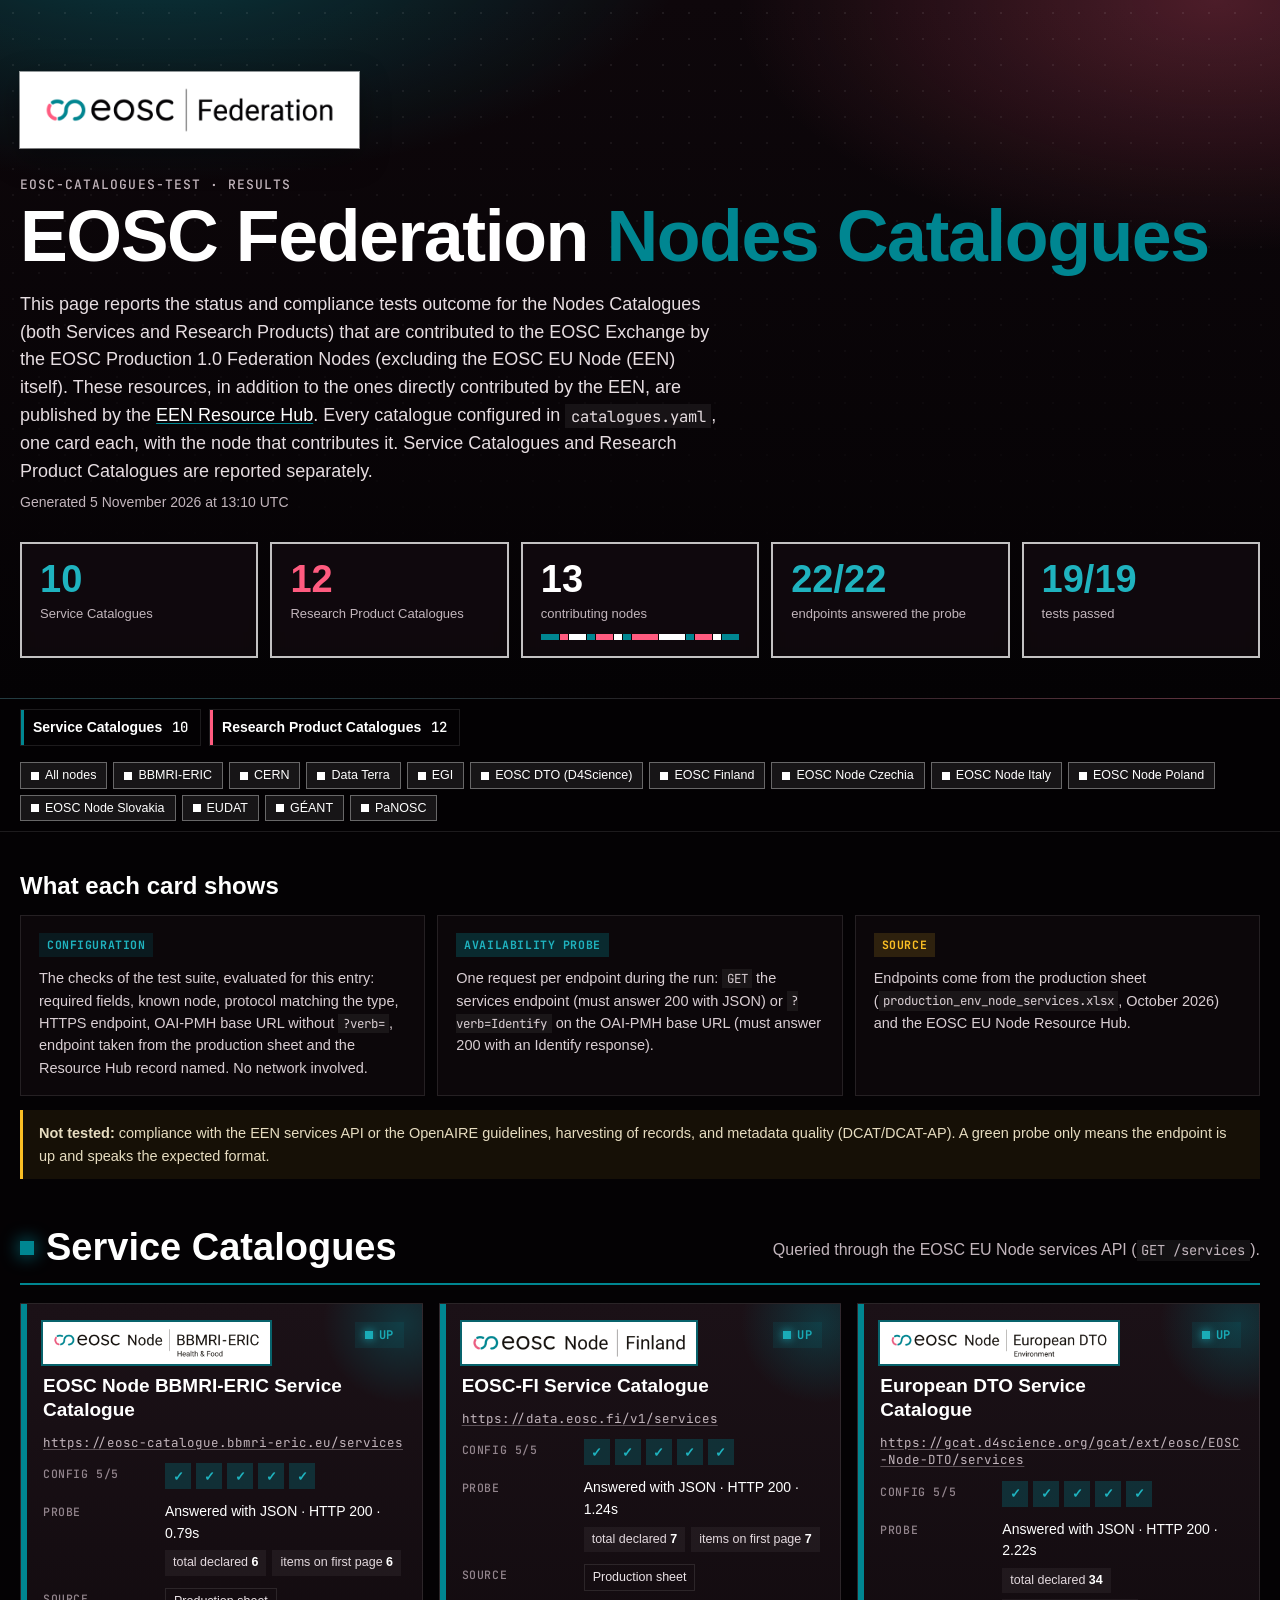
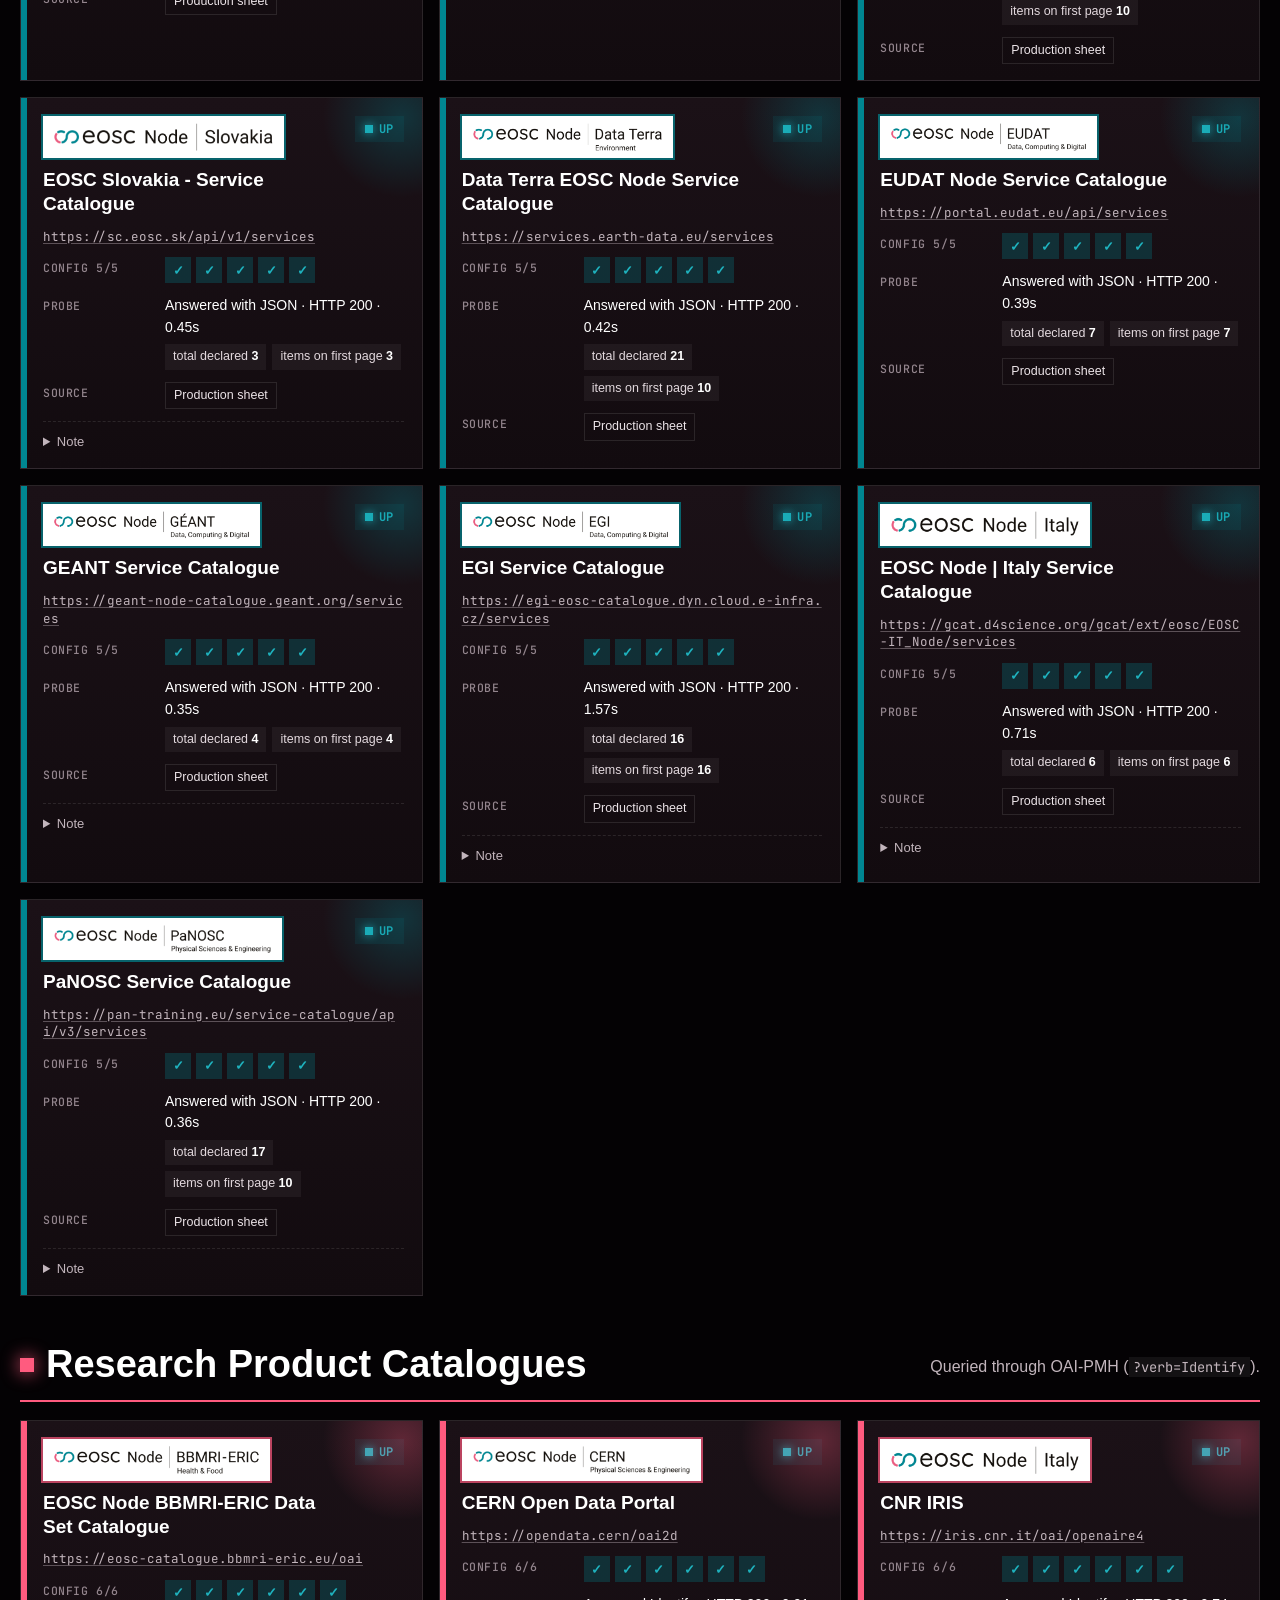
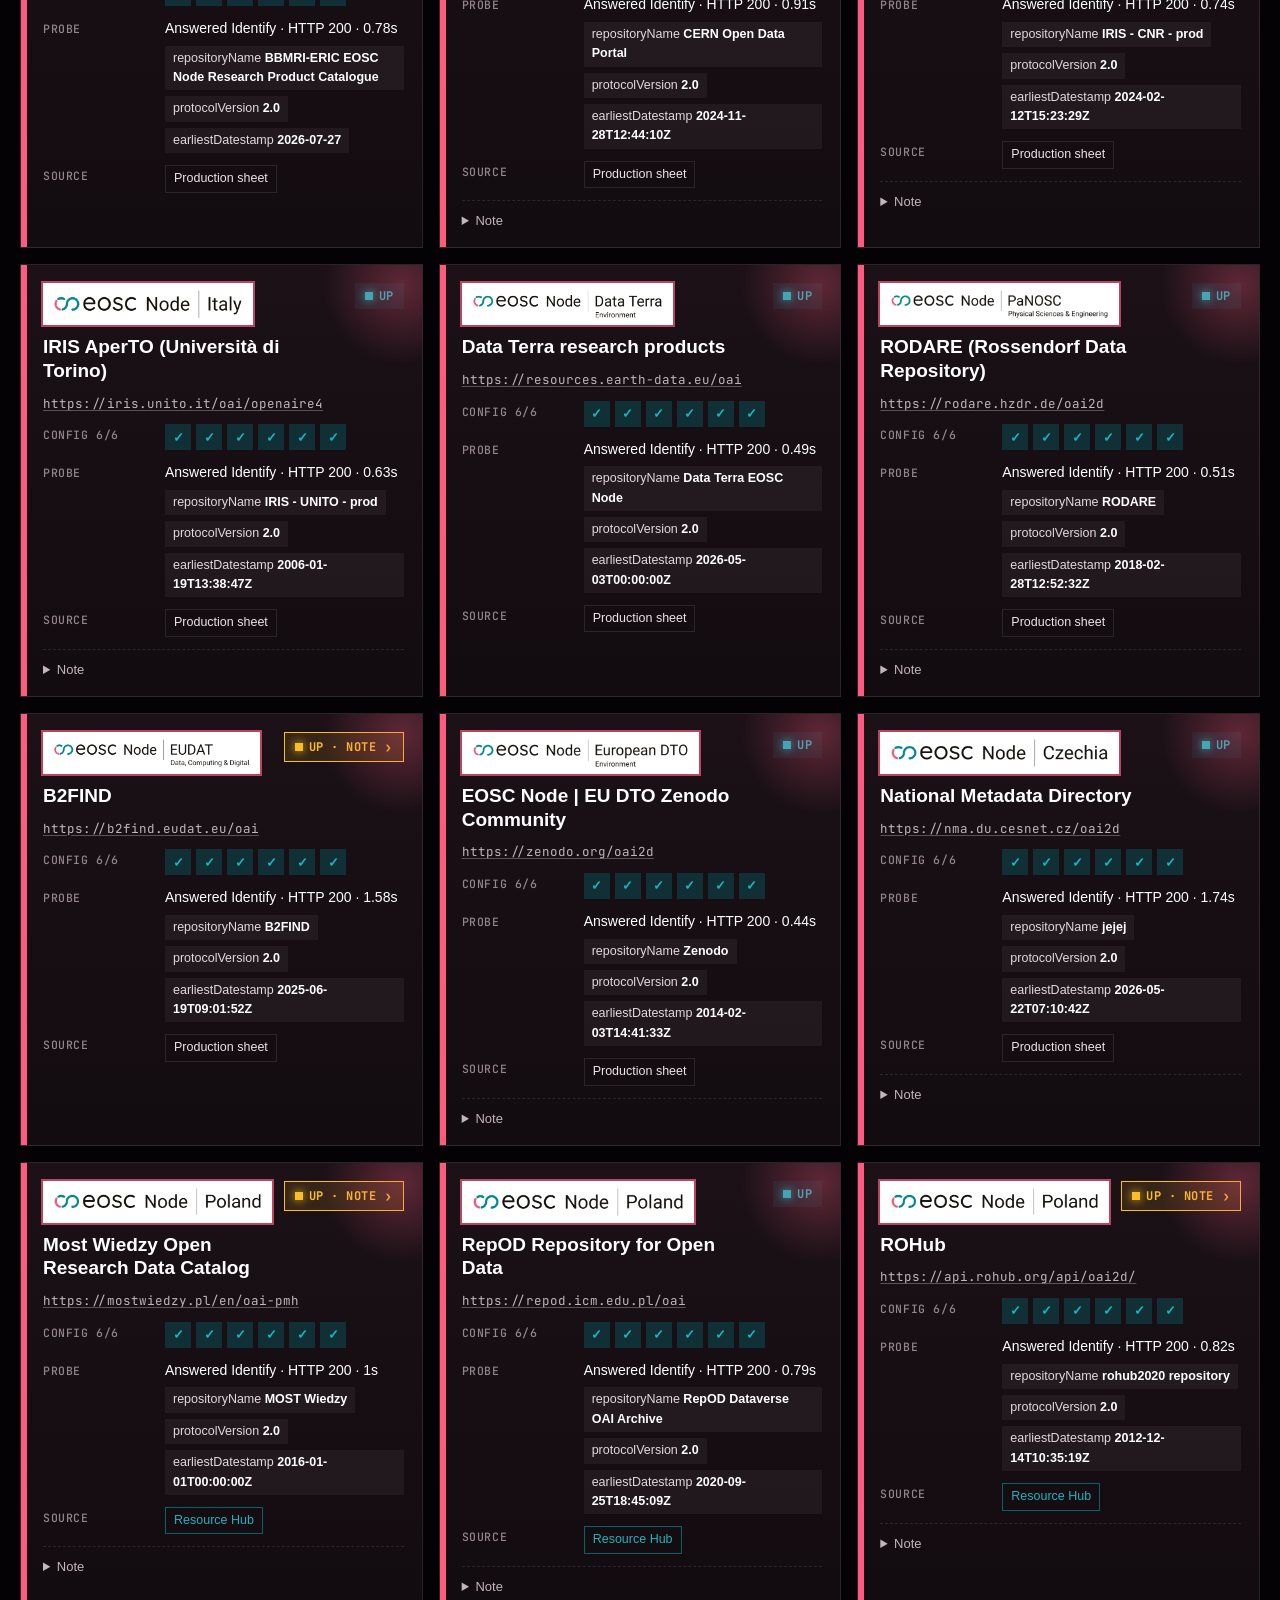
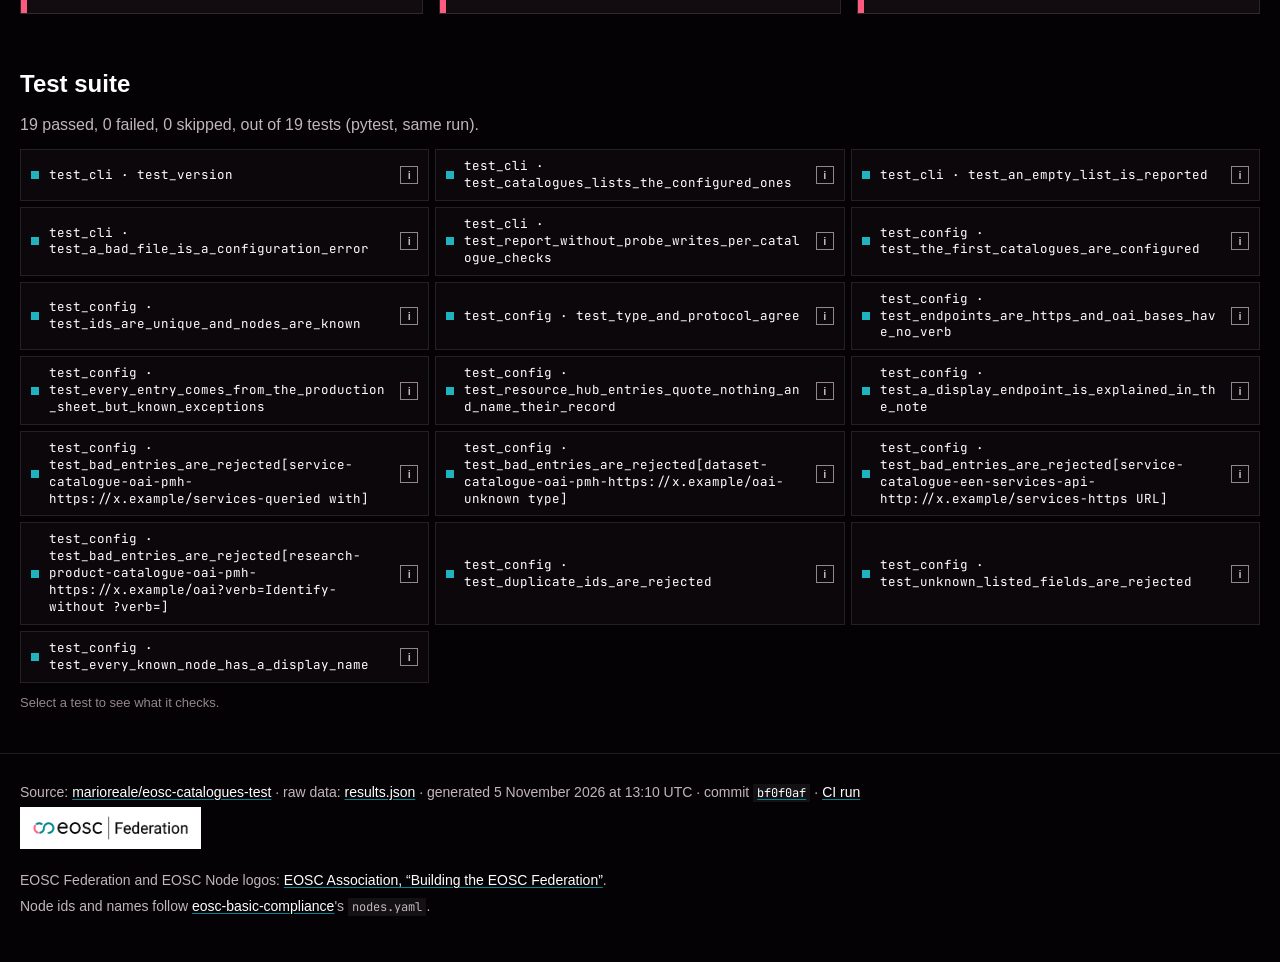
==== commit 2350cc0a: "results: copy of the results page from bf0f0af" ====
--- a/results/index.html
+++ b/results/index.html
@@ -299,7 +299,7 @@
       </a>
       <p class="eyebrow">eosc-catalogues-test · results</p>
       <h1>EOSC Federation <span class="title-accent">Nodes Catalogues</span></h1>
-      <p class="lede">This page reports the status and compliance tests outcome for the Nodes Catalogues (both Services and Research Products) that are contributed to the EOSC Exchange by the EOSC Federation Nodes (excluding the EOSC EU Node (EEN) itself). These resources, in addition to the ones directly contributed by the EEN, are published by the <a href="https://open-science-cloud.ec.europa.eu/resources/all" target="_blank" rel="noopener">EEN Resource Hub</a>. Every catalogue configured in <code>catalogues.yaml</code>, one card each, with the node that contributes it. Service Catalogues and Research Product Catalogues are reported separately.</p>
+      <p class="lede">This page reports the status and compliance tests outcome for the Nodes Catalogues (both Services and Research Products) that are contributed to the EOSC Exchange by the EOSC Production 1.0 Federation Nodes (excluding the EOSC EU Node (EEN) itself). These resources, in addition to the ones directly contributed by the EEN, are published by the <a href="https://open-science-cloud.ec.europa.eu/resources/all" target="_blank" rel="noopener">EEN Resource Hub</a>. Every catalogue configured in <code>catalogues.yaml</code>, one card each, with the node that contributes it. Service Catalogues and Research Product Catalogues are reported separately.</p>
       <p class="meta" id="meta">Loading results…</p>
 
       <div class="kpis" id="kpis" aria-live="polite"></div>
@@ -406,7 +406,7 @@
   </footer>
 
   <script>
-window.EMBEDDED_FILES = {"results.json": {"generated": "2026-11-05T13:04:46Z", "version": "0.1.0", "tests": {"total": 19, "passed": 19, "failed": 0, "skipped": 0, "cases": [{"name": "test_version", "file": "tests.test_cli", "outcome": "passed"}, {"name": "test_catalogues_lists_the_configured_ones", "file": "tests.test_cli", "outcome": "passed"}, {"name": "test_an_empty_list_is_reported", "file": "tests.test_cli", "outcome": "passed"}, {"name": "test_a_bad_file_is_a_configuration_error", "file": "tests.test_cli", "outcome": "passed"}, {"name": "test_report_without_probe_writes_per_catalogue_checks", "file": "tests.test_cli", "outcome": "passed"}, {"name": "test_the_first_catalogues_are_configured", "file": "tests.test_config", "outcome": "passed"}, {"name": "test_ids_are_unique_and_nodes_are_known", "file": "tests.test_config", "outcome": "passed"}, {"name": "test_type_and_protocol_agree", "file": "tests.test_config", "outcome": "passed"}, {"name": "test_endpoints_are_https_and_oai_bases_have_no_verb", "file": "tests.test_config", "outcome": "passed"}, {"name": "test_every_entry_comes_from_the_production_sheet_but_known_exceptions", "file": "tests.test_config", "outcome": "passed"}, {"name": "test_resource_hub_entries_quote_nothing_and_name_their_record", "file": "tests.test_config", "outcome": "passed"}, {"name": "test_a_display_endpoint_is_explained_in_the_note", "file": "tests.test_config", "outcome": "passed"}, {"name": "test_bad_entries_are_rejected[service-catalogue-oai-pmh-https://x.example/services-queried with]", "file": "tests.test_config", "outcome": "passed"}, {"name": "test_bad_entries_are_rejected[dataset-catalogue-oai-pmh-https://x.example/oai-unknown type]", "file": "tests.test_config", "outcome": "passed"}, {"name": "test_bad_entries_are_rejected[service-catalogue-een-services-api-http://x.example/services-https URL]", "file": "tests.test_config", "outcome": "passed"}, {"name": "test_bad_entries_are_rejected[research-product-catalogue-oai-pmh-https://x.example/oai?verb=Identify-without ?verb=]", "file": "tests.test_config", "outcome": "passed"}, {"name": "test_duplicate_ids_are_rejected", "file": "tests.test_config", "outcome": "passed"}, {"name": "test_unknown_listed_fields_are_rejected", "file": "tests.test_config", "outcome": "passed"}, {"name": "test_every_known_node_has_a_display_name", "file": "tests.test_config", "outcome": "passed"}]}, "commit": "c7342dc41f03e8daa07492e968f56870ac297720", "run_url": "https://github.com/marioreale/eosc-catalogues-test/actions/runs/42032489776", "catalogues": [{"id": "bbmri-eric-services", "node": "bbmri-eric", "name": "EOSC Node BBMRI-ERIC Service Catalogue", "type": "service-catalogue", "protocol": "een-services-api", "endpoint": "https://eosc-catalogue.bbmri-eric.eu/services", "source": "production", "website": "https://eosc-catalogue.bbmri-eric.eu", "display_endpoint": "", "note": "", "listed": {}, "node_name": "BBMRI-ERIC", "checks": [{"key": "fields", "label": "All required fields present", "passed": true, "detail": "id, node, name, type, protocol, endpoint, source"}, {"key": "node", "label": "Node is a known EOSC Node", "passed": true, "detail": "bbmri-eric"}, {"key": "protocol", "label": "Protocol matches catalogue type", "passed": true, "detail": "service-catalogue → een-services-api"}, {"key": "https", "label": "Endpoint uses HTTPS", "passed": true, "detail": "https://eosc-catalogue.bbmri-eric.eu/services"}, {"key": "source", "label": "Endpoint taken from the production sheet", "passed": true, "detail": "production"}], "probe": {"url": "https://eosc-catalogue.bbmri-eric.eu/services", "http_status": 200, "seconds": 0.74, "content_type": "application/json", "outcome": "pass", "summary": "Answered with JSON", "facts": {"total declared": 6, "items on first page": 6}, "observations": []}}, {"id": "eosc-fi-services", "node": "eosc-fi", "name": "EOSC-FI Service Catalogue", "type": "service-catalogue", "protocol": "een-services-api", "endpoint": "https://data.eosc.fi/v1/services", "source": "production", "website": "https://eosc.fi", "display_endpoint": "", "note": "", "listed": {}, "node_name": "EOSC Finland", "checks": [{"key": "fields", "label": "All required fields present", "passed": true, "detail": "id, node, name, type, protocol, endpoint, source"}, {"key": "node", "label": "Node is a known EOSC Node", "passed": true, "detail": "eosc-fi"}, {"key": "protocol", "label": "Protocol matches catalogue type", "passed": true, "detail": "service-catalogue → een-services-api"}, {"key": "https", "label": "Endpoint uses HTTPS", "passed": true, "detail": "https://data.eosc.fi/v1/services"}, {"key": "source", "label": "Endpoint taken from the production sheet", "passed": true, "detail": "production"}], "probe": {"url": "https://data.eosc.fi/v1/services", "http_status": 200, "seconds": 1.19, "content_type": "application/json;charset=UTF-8", "outcome": "pass", "summary": "Answered with JSON", "facts": {"total declared": 7, "items on first page": 7}, "observations": []}}, {"id": "eosc-dto-services", "node": "eosc-dto", "name": "European DTO Service Catalogue", "type": "service-catalogue", "protocol": "een-services-api", "endpoint": "https://gcat.d4science.org/gcat/ext/eosc/EOSC-Node-DTO/services", "source": "production", "website": "https://eosc-dto.d4science.org/service-catalogue-organization/eoscnodedto-catalogue", "display_endpoint": "", "note": "", "listed": {}, "node_name": "EOSC DTO (D4Science)", "checks": [{"key": "fields", "label": "All required fields present", "passed": true, "detail": "id, node, name, type, protocol, endpoint, source"}, {"key": "node", "label": "Node is a known EOSC Node", "passed": true, "detail": "eosc-dto"}, {"key": "protocol", "label": "Protocol matches catalogue type", "passed": true, "detail": "service-catalogue → een-services-api"}, {"key": "https", "label": "Endpoint uses HTTPS", "passed": true, "detail": "https://gcat.d4science.org/gcat/ext/eosc/EOSC-Node-DTO/services"}, {"key": "source", "label": "Endpoint taken from the production sheet", "passed": true, "detail": "production"}], "probe": {"url": "https://gcat.d4science.org/gcat/ext/eosc/EOSC-Node-DTO/services", "http_status": 200, "seconds": 2.73, "content_type": "application/json;charset=UTF-8", "outcome": "pass", "summary": "Answered with JSON", "facts": {"total declared": 34, "items on first page": 10}, "observations": []}}, {"id": "eosc-sk-services", "node": "eosc-sk", "name": "EOSC Slovakia - Service Catalogue", "type": "service-catalogue", "protocol": "een-services-api", "endpoint": "https://sc.eosc.sk/api/v1/services", "source": "production", "website": "https://sc.eosc.sk/", "display_endpoint": "", "note": "Its envelope adds node, quantity, order, sort and version to total/from/to, unlike the others.", "listed": {}, "node_name": "EOSC Node Slovakia", "checks": [{"key": "fields", "label": "All required fields present", "passed": true, "detail": "id, node, name, type, protocol, endpoint, source"}, {"key": "node", "label": "Node is a known EOSC Node", "passed": true, "detail": "eosc-sk"}, {"key": "protocol", "label": "Protocol matches catalogue type", "passed": true, "detail": "service-catalogue → een-services-api"}, {"key": "https", "label": "Endpoint uses HTTPS", "passed": true, "detail": "https://sc.eosc.sk/api/v1/services"}, {"key": "source", "label": "Endpoint taken from the production sheet", "passed": true, "detail": "production"}], "probe": {"url": "https://sc.eosc.sk/api/v1/services", "http_status": 200, "seconds": 0.72, "content_type": "application/json; charset=utf-8", "outcome": "pass", "summary": "Answered with JSON", "facts": {"total declared": 3, "items on first page": 3}, "observations": []}}, {"id": "data-terra-services", "node": "data-terra", "name": "Data Terra EOSC Node Service Catalogue", "type": "service-catalogue", "protocol": "een-services-api", "endpoint": "https://services.earth-data.eu/services", "source": "production", "website": "https://earth-data.eu/", "display_endpoint": "", "note": "", "listed": {}, "node_name": "Data Terra", "checks": [{"key": "fields", "label": "All required fields present", "passed": true, "detail": "id, node, name, type, protocol, endpoint, source"}, {"key": "node", "label": "Node is a known EOSC Node", "passed": true, "detail": "data-terra"}, {"key": "protocol", "label": "Protocol matches catalogue type", "passed": true, "detail": "service-catalogue → een-services-api"}, {"key": "https", "label": "Endpoint uses HTTPS", "passed": true, "detail": "https://services.earth-data.eu/services"}, {"key": "source", "label": "Endpoint taken from the production sheet", "passed": true, "detail": "production"}], "probe": {"url": "https://services.earth-data.eu/services", "http_status": 200, "seconds": 0.76, "content_type": "application/json", "outcome": "pass", "summary": "Answered with JSON", "facts": {"total declared": 21, "items on first page": 10}, "observations": []}}, {"id": "eudat-services", "node": "eudat", "name": "EUDAT Node Service Catalogue", "type": "service-catalogue", "protocol": "een-services-api", "endpoint": "https://portal.eudat.eu/api/services", "source": "production", "website": "https://portal.eudat.eu/catalog", "display_endpoint": "", "note": "", "listed": {}, "node_name": "EUDAT", "checks": [{"key": "fields", "label": "All required fields present", "passed": true, "detail": "id, node, name, type, protocol, endpoint, source"}, {"key": "node", "label": "Node is a known EOSC Node", "passed": true, "detail": "eudat"}, {"key": "protocol", "label": "Protocol matches catalogue type", "passed": true, "detail": "service-catalogue → een-services-api"}, {"key": "https", "label": "Endpoint uses HTTPS", "passed": true, "detail": "https://portal.eudat.eu/api/services"}, {"key": "source", "label": "Endpoint taken from the production sheet", "passed": true, "detail": "production"}], "probe": {"url": "https://portal.eudat.eu/api/services", "http_status": 200, "seconds": 0.59, "content_type": "application/json", "outcome": "pass", "summary": "Answered with JSON", "facts": {"total declared": 7, "items on first page": 7}, "observations": []}}, {"id": "geant-services", "node": "geant", "name": "GEANT Service Catalogue", "type": "service-catalogue", "protocol": "een-services-api", "endpoint": "https://geant-node-catalogue.geant.org/services", "source": "production", "website": "https://geant-node-catalogue.geant.org", "display_endpoint": "", "note": "Unlike GÉANT's landing page, the catalogue API answered without a Cloudflare challenge.", "listed": {}, "node_name": "GÉANT", "checks": [{"key": "fields", "label": "All required fields present", "passed": true, "detail": "id, node, name, type, protocol, endpoint, source"}, {"key": "node", "label": "Node is a known EOSC Node", "passed": true, "detail": "geant"}, {"key": "protocol", "label": "Protocol matches catalogue type", "passed": true, "detail": "service-catalogue → een-services-api"}, {"key": "https", "label": "Endpoint uses HTTPS", "passed": true, "detail": "https://geant-node-catalogue.geant.org/services"}, {"key": "source", "label": "Endpoint taken from the production sheet", "passed": true, "detail": "production"}], "probe": {"url": "https://geant-node-catalogue.geant.org/services", "http_status": 200, "seconds": 0.58, "content_type": "application/json", "outcome": "pass", "summary": "Answered with JSON", "facts": {"total declared": 4, "items on first page": 4}, "observations": []}}, {"id": "egi-services", "node": "egi", "name": "EGI Service Catalogue", "type": "service-catalogue", "protocol": "een-services-api", "endpoint": "https://egi-eosc-catalogue.dyn.cloud.e-infra.cz/services", "source": "production", "website": "https://www.egi.eu/services", "display_endpoint": "", "note": "The host root, https://egi-eosc-catalogue.dyn.cloud.e-infra.cz/, answers HTTP 404; /services is the listing (16 services on 4 November 2026, all in one page).", "listed": {}, "node_name": "EGI", "checks": [{"key": "fields", "label": "All required fields present", "passed": true, "detail": "id, node, name, type, protocol, endpoint, source"}, {"key": "node", "label": "Node is a known EOSC Node", "passed": true, "detail": "egi"}, {"key": "protocol", "label": "Protocol matches catalogue type", "passed": true, "detail": "service-catalogue → een-services-api"}, {"key": "https", "label": "Endpoint uses HTTPS", "passed": true, "detail": "https://egi-eosc-catalogue.dyn.cloud.e-infra.cz/services"}, {"key": "source", "label": "Endpoint taken from the production sheet", "passed": true, "detail": "production"}], "probe": {"url": "https://egi-eosc-catalogue.dyn.cloud.e-infra.cz/services", "http_status": 200, "seconds": 1.98, "content_type": "application/json", "outcome": "pass", "summary": "Answered with JSON", "facts": {"total declared": 16, "items on first page": 16}, "observations": []}}, {"id": "eosc-it-services", "node": "eosc-it", "name": "EOSC Node | Italy Service Catalogue", "type": "service-catalogue", "protocol": "een-services-api", "endpoint": "https://gcat.d4science.org/gcat/ext/eosc/EOSC-IT_Node/services", "source": "production", "website": "https://eosc.it/catalogue", "display_endpoint": "", "note": "Same gCat software as the DTO catalogue. Its listing includes IRIS AperTO, which is also listed below as a research product catalogue.", "listed": {}, "node_name": "EOSC Node Italy", "checks": [{"key": "fields", "label": "All required fields present", "passed": true, "detail": "id, node, name, type, protocol, endpoint, source"}, {"key": "node", "label": "Node is a known EOSC Node", "passed": true, "detail": "eosc-it"}, {"key": "protocol", "label": "Protocol matches catalogue type", "passed": true, "detail": "service-catalogue → een-services-api"}, {"key": "https", "label": "Endpoint uses HTTPS", "passed": true, "detail": "https://gcat.d4science.org/gcat/ext/eosc/EOSC-IT_Node/services"}, {"key": "source", "label": "Endpoint taken from the production sheet", "passed": true, "detail": "production"}], "probe": {"url": "https://gcat.d4science.org/gcat/ext/eosc/EOSC-IT_Node/services", "http_status": 200, "seconds": 0.87, "content_type": "application/json;charset=UTF-8", "outcome": "pass", "summary": "Answered with JSON", "facts": {"total declared": 6, "items on first page": 6}, "observations": []}}, {"id": "panosc-services", "node": "panosc", "name": "PaNOSC Service Catalogue", "type": "service-catalogue", "protocol": "een-services-api", "endpoint": "https://pan-training.eu/service-catalogue/api/v3/services", "source": "production", "website": "https://services.tesshub.hzdr.de/collections/eosc-panosc-node-services", "display_endpoint": "", "note": "Paginated: 17 services on 4 November 2026, 10 returned per page. Like Slovakia's, its envelope adds count, order, sort and version.", "listed": {}, "node_name": "PaNOSC", "checks": [{"key": "fields", "label": "All required fields present", "passed": true, "detail": "id, node, name, type, protocol, endpoint, source"}, {"key": "node", "label": "Node is a known EOSC Node", "passed": true, "detail": "panosc"}, {"key": "protocol", "label": "Protocol matches catalogue type", "passed": true, "detail": "service-catalogue → een-services-api"}, {"key": "https", "label": "Endpoint uses HTTPS", "passed": true, "detail": "https://pan-training.eu/service-catalogue/api/v3/services"}, {"key": "source", "label": "Endpoint taken from the production sheet", "passed": true, "detail": "production"}], "probe": {"url": "https://pan-training.eu/service-catalogue/api/v3/services", "http_status": 200, "seconds": 0.54, "content_type": "application/json", "outcome": "pass", "summary": "Answered with JSON", "facts": {"total declared": 17, "items on first page": 10}, "observations": []}}, {"id": "bbmri-eric-oai", "node": "bbmri-eric", "name": "EOSC Node BBMRI-ERIC Data Set Catalogue", "type": "research-product-catalogue", "protocol": "oai-pmh", "endpoint": "https://eosc-catalogue.bbmri-eric.eu/oai", "source": "production", "website": "", "display_endpoint": "", "note": "", "listed": {"comment": "Improvement requested"}, "node_name": "BBMRI-ERIC", "checks": [{"key": "fields", "label": "All required fields present", "passed": true, "detail": "id, node, name, type, protocol, endpoint, source"}, {"key": "node", "label": "Node is a known EOSC Node", "passed": true, "detail": "bbmri-eric"}, {"key": "protocol", "label": "Protocol matches catalogue type", "passed": true, "detail": "research-product-catalogue → oai-pmh"}, {"key": "https", "label": "Endpoint uses HTTPS", "passed": true, "detail": "https://eosc-catalogue.bbmri-eric.eu/oai"}, {"key": "oai-base", "label": "OAI-PMH base URL has no ?verb=", "passed": true, "detail": ""}, {"key": "source", "label": "Endpoint taken from the production sheet", "passed": true, "detail": "production"}], "probe": {"url": "https://eosc-catalogue.bbmri-eric.eu/oai?verb=Identify", "http_status": 200, "seconds": 0.68, "content_type": "text/xml; charset=utf-8", "outcome": "pass", "summary": "Answered Identify", "facts": {"repositoryName": "BBMRI-ERIC EOSC Node Research Product Catalogue", "protocolVersion": "2.0", "baseURL": "https://eosc-catalogue.bbmri-eric.eu/oai", "earliestDatestamp": "2026-07-27"}, "observations": []}}, {"id": "cern-opendata-oai", "node": "cern", "name": "CERN Open Data Portal", "type": "research-product-catalogue", "protocol": "oai-pmh", "endpoint": "https://opendata.cern/oai2d", "source": "production", "website": "", "display_endpoint": "", "note": "The sheet gives https://opendata.cern/oai2d?verb=Identify; the base URL is used here.", "listed": {}, "node_name": "CERN", "checks": [{"key": "fields", "label": "All required fields present", "passed": true, "detail": "id, node, name, type, protocol, endpoint, source"}, {"key": "node", "label": "Node is a known EOSC Node", "passed": true, "detail": "cern"}, {"key": "protocol", "label": "Protocol matches catalogue type", "passed": true, "detail": "research-product-catalogue → oai-pmh"}, {"key": "https", "label": "Endpoint uses HTTPS", "passed": true, "detail": "https://opendata.cern/oai2d"}, {"key": "oai-base", "label": "OAI-PMH base URL has no ?verb=", "passed": true, "detail": ""}, {"key": "source", "label": "Endpoint taken from the production sheet", "passed": true, "detail": "production"}], "probe": {"url": "https://opendata.cern/oai2d?verb=Identify", "http_status": 200, "seconds": 1.07, "content_type": "text/xml; charset=utf-8", "outcome": "pass", "summary": "Answered Identify", "facts": {"repositoryName": "CERN Open Data Portal", "protocolVersion": "2.0", "baseURL": "https://opendata.cern/oai2d", "earliestDatestamp": "2024-11-28T12:44:10Z"}, "observations": []}}, {"id": "eosc-it-cnr-iris-oai", "node": "eosc-it", "name": "CNR IRIS", "type": "research-product-catalogue", "protocol": "oai-pmh", "endpoint": "https://iris.cnr.it/oai/openaire4", "source": "production", "website": "", "display_endpoint": "", "note": "Did not answer Identify within 20 s on 23 October 2026, nor in some later runs.", "listed": {}, "node_name": "EOSC Node Italy", "checks": [{"key": "fields", "label": "All required fields present", "passed": true, "detail": "id, node, name, type, protocol, endpoint, source"}, {"key": "node", "label": "Node is a known EOSC Node", "passed": true, "detail": "eosc-it"}, {"key": "protocol", "label": "Protocol matches catalogue type", "passed": true, "detail": "research-product-catalogue → oai-pmh"}, {"key": "https", "label": "Endpoint uses HTTPS", "passed": true, "detail": "https://iris.cnr.it/oai/openaire4"}, {"key": "oai-base", "label": "OAI-PMH base URL has no ?verb=", "passed": true, "detail": ""}, {"key": "source", "label": "Endpoint taken from the production sheet", "passed": true, "detail": "production"}], "probe": {"url": "https://iris.cnr.it/oai/openaire4?verb=Identify", "http_status": 200, "seconds": 0.73, "content_type": "text/xml;charset=UTF-8", "outcome": "pass", "summary": "Answered Identify", "facts": {"repositoryName": "IRIS - CNR - prod", "protocolVersion": "2.0", "baseURL": "https://iris.cnr.it/oai/openaire4", "earliestDatestamp": "2024-02-12T15:23:29Z"}, "observations": []}}, {"id": "eosc-it-unito-iris-oai", "node": "eosc-it", "name": "IRIS AperTO (Università di Torino)", "type": "research-product-catalogue", "protocol": "oai-pmh", "endpoint": "https://iris.unito.it/oai/openaire4", "source": "production", "website": "", "display_endpoint": "", "note": "Did not answer Identify within 20 s on 23 October 2026.", "listed": {}, "node_name": "EOSC Node Italy", "checks": [{"key": "fields", "label": "All required fields present", "passed": true, "detail": "id, node, name, type, protocol, endpoint, source"}, {"key": "node", "label": "Node is a known EOSC Node", "passed": true, "detail": "eosc-it"}, {"key": "protocol", "label": "Protocol matches catalogue type", "passed": true, "detail": "research-product-catalogue → oai-pmh"}, {"key": "https", "label": "Endpoint uses HTTPS", "passed": true, "detail": "https://iris.unito.it/oai/openaire4"}, {"key": "oai-base", "label": "OAI-PMH base URL has no ?verb=", "passed": true, "detail": ""}, {"key": "source", "label": "Endpoint taken from the production sheet", "passed": true, "detail": "production"}], "probe": {"url": "https://iris.unito.it/oai/openaire4?verb=Identify", "http_status": 200, "seconds": 0.91, "content_type": "text/xml;charset=UTF-8", "outcome": "pass", "summary": "Answered Identify", "facts": {"repositoryName": "IRIS - UNITO - prod", "protocolVersion": "2.0", "baseURL": "https://iris.unito.it/oai/openaire4", "earliestDatestamp": "2006-01-19T13:38:47Z"}, "observations": []}}, {"id": "data-terra-oai", "node": "data-terra", "name": "Data Terra research products", "type": "research-product-catalogue", "protocol": "oai-pmh", "endpoint": "https://resources.earth-data.eu/oai", "source": "production", "website": "", "display_endpoint": "", "note": "", "listed": {"comment": "Improvement requested"}, "node_name": "Data Terra", "checks": [{"key": "fields", "label": "All required fields present", "passed": true, "detail": "id, node, name, type, protocol, endpoint, source"}, {"key": "node", "label": "Node is a known EOSC Node", "passed": true, "detail": "data-terra"}, {"key": "protocol", "label": "Protocol matches catalogue type", "passed": true, "detail": "research-product-catalogue → oai-pmh"}, {"key": "https", "label": "Endpoint uses HTTPS", "passed": true, "detail": "https://resources.earth-data.eu/oai"}, {"key": "oai-base", "label": "OAI-PMH base URL has no ?verb=", "passed": true, "detail": ""}, {"key": "source", "label": "Endpoint taken from the production sheet", "passed": true, "detail": "production"}], "probe": {"url": "https://resources.earth-data.eu/oai?verb=Identify", "http_status": 200, "seconds": 0.62, "content_type": "text/xml; charset=UTF-8", "outcome": "pass", "summary": "Answered Identify", "facts": {"repositoryName": "Data Terra EOSC Node", "protocolVersion": "2.0", "baseURL": "https://resources.earth-data.eu/oai", "earliestDatestamp": "2026-05-03T00:00:00Z"}, "observations": []}}, {"id": "panosc-rodare-oai", "node": "panosc", "name": "RODARE (Rossendorf Data Repository)", "type": "research-product-catalogue", "protocol": "oai-pmh", "endpoint": "https://rodare.hzdr.de/oai2d", "source": "production", "website": "", "display_endpoint": "", "note": "The sheet gives https://rodare.hzdr.de/oai2d?verb=Identify; the base URL is used here.", "listed": {}, "node_name": "PaNOSC", "checks": [{"key": "fields", "label": "All required fields present", "passed": true, "detail": "id, node, name, type, protocol, endpoint, source"}, {"key": "node", "label": "Node is a known EOSC Node", "passed": true, "detail": "panosc"}, {"key": "protocol", "label": "Protocol matches catalogue type", "passed": true, "detail": "research-product-catalogue → oai-pmh"}, {"key": "https", "label": "Endpoint uses HTTPS", "passed": true, "detail": "https://rodare.hzdr.de/oai2d"}, {"key": "oai-base", "label": "OAI-PMH base URL has no ?verb=", "passed": true, "detail": ""}, {"key": "source", "label": "Endpoint taken from the production sheet", "passed": true, "detail": "production"}], "probe": {"url": "https://rodare.hzdr.de/oai2d?verb=Identify", "http_status": 200, "seconds": 0.8, "content_type": "text/xml; charset=utf-8", "outcome": "pass", "summary": "Answered Identify", "facts": {"repositoryName": "RODARE", "protocolVersion": "2.0", "baseURL": "https://rodare.hzdr.de/oai2d", "earliestDatestamp": "2018-02-28T12:52:32Z"}, "observations": []}}, {"id": "eudat-b2find-oai", "node": "eudat", "name": "B2FIND", "type": "research-product-catalogue", "protocol": "oai-pmh", "endpoint": "https://b2find.eudat.eu/oai", "source": "production", "website": "", "display_endpoint": "", "note": "", "listed": {"evaluation_eosc_a": "Catalogue openly accessible, UAP/AUP linked"}, "node_name": "EUDAT", "checks": [{"key": "fields", "label": "All required fields present", "passed": true, "detail": "id, node, name, type, protocol, endpoint, source"}, {"key": "node", "label": "Node is a known EOSC Node", "passed": true, "detail": "eudat"}, {"key": "protocol", "label": "Protocol matches catalogue type", "passed": true, "detail": "research-product-catalogue → oai-pmh"}, {"key": "https", "label": "Endpoint uses HTTPS", "passed": true, "detail": "https://b2find.eudat.eu/oai"}, {"key": "oai-base", "label": "OAI-PMH base URL has no ?verb=", "passed": true, "detail": ""}, {"key": "source", "label": "Endpoint taken from the production sheet", "passed": true, "detail": "production"}], "probe": {"url": "https://b2find.eudat.eu/oai?verb=Identify", "http_status": 200, "seconds": 1.42, "content_type": "text/xml; charset=utf-8", "outcome": "pass", "summary": "Answered Identify", "facts": {"repositoryName": "B2FIND", "protocolVersion": "2.0", "baseURL": "http://131.175.206.246/oai", "earliestDatestamp": "2025-06-19T09:01:52Z"}, "observations": ["Identify declares baseURL http://131.175.206.246/oai, not the endpoint queried"]}}, {"id": "eosc-dto-zenodo-oai", "node": "eosc-dto", "name": "EOSC Node | EU DTO Zenodo Community", "type": "research-product-catalogue", "protocol": "oai-pmh", "endpoint": "https://zenodo.org/oai2d", "source": "production", "website": "", "display_endpoint": "", "note": "This is all of Zenodo; the node's records are one community, so a harvest needs that community's OAI set, still to be identified.", "listed": {}, "node_name": "EOSC DTO (D4Science)", "checks": [{"key": "fields", "label": "All required fields present", "passed": true, "detail": "id, node, name, type, protocol, endpoint, source"}, {"key": "node", "label": "Node is a known EOSC Node", "passed": true, "detail": "eosc-dto"}, {"key": "protocol", "label": "Protocol matches catalogue type", "passed": true, "detail": "research-product-catalogue → oai-pmh"}, {"key": "https", "label": "Endpoint uses HTTPS", "passed": true, "detail": "https://zenodo.org/oai2d"}, {"key": "oai-base", "label": "OAI-PMH base URL has no ?verb=", "passed": true, "detail": ""}, {"key": "source", "label": "Endpoint taken from the production sheet", "passed": true, "detail": "production"}], "probe": {"url": "https://zenodo.org/oai2d?verb=Identify", "http_status": 200, "seconds": 0.52, "content_type": "text/xml; charset=utf-8", "outcome": "pass", "summary": "Answered Identify", "facts": {"repositoryName": "Zenodo", "protocolVersion": "2.0", "baseURL": "https://zenodo.org/oai2d", "earliestDatestamp": "2014-02-03T14:41:33Z"}, "observations": []}}, {"id": "eosc-cz-nmd-oai", "node": "eosc-cz", "name": "National Metadata Directory", "type": "research-product-catalogue", "protocol": "oai-pmh", "endpoint": "https://test1.nma.du.cesnet.cz/oai2d", "source": "production", "website": "", "display_endpoint": "https://nma.du.cesnet.cz/oai2d", "note": "Shown as https://nma.du.cesnet.cz/oai2d, the intended production address, but queried at https://test1.nma.du.cesnet.cz/oai2d, the address the production sheet lists. On 4 November 2026 the production address did not work: its server presented a generic certificate (\"TRAEFIK DEFAULT CERT\", not valid for the host) and answered \"404 page not found\"; the test1 address answered Identify.", "listed": {"evaluation_eosc_a": "https://test1.nma.du.cesnet.cz/"}, "node_name": "EOSC Node Czechia", "checks": [{"key": "fields", "label": "All required fields present", "passed": true, "detail": "id, node, name, type, protocol, endpoint, source"}, {"key": "node", "label": "Node is a known EOSC Node", "passed": true, "detail": "eosc-cz"}, {"key": "protocol", "label": "Protocol matches catalogue type", "passed": true, "detail": "research-product-catalogue → oai-pmh"}, {"key": "https", "label": "Endpoint uses HTTPS", "passed": true, "detail": "https://test1.nma.du.cesnet.cz/oai2d"}, {"key": "oai-base", "label": "OAI-PMH base URL has no ?verb=", "passed": true, "detail": ""}, {"key": "source", "label": "Endpoint taken from the production sheet", "passed": true, "detail": "production"}], "probe": {"url": "https://test1.nma.du.cesnet.cz/oai2d?verb=Identify", "http_status": 200, "seconds": 1.13, "content_type": "text/xml; charset=utf-8", "outcome": "pass", "summary": "Answered Identify", "facts": {"repositoryName": "jejej", "protocolVersion": "2.0", "baseURL": "https://test1.nma.du.cesnet.cz/oai2d", "earliestDatestamp": "2026-05-22T07:10:42Z"}, "observations": []}}, {"id": "eosc-pl-mostwiedzy-oai", "node": "eosc-pl", "name": "Most Wiedzy Open Research Data Catalog", "type": "research-product-catalogue", "protocol": "oai-pmh", "endpoint": "https://mostwiedzy.pl/en/oai-pmh", "source": "resource-hub", "website": "https://mostwiedzy.pl/", "display_endpoint": "", "note": "Hub record 21.11166/kFNSMX (registered 5 October 2026), re3data r3d100013366. The Hub records it as not OpenAIRE-compliant (\"Not compatible / Not relevant\"). Identify reports its baseURL with a trailing slash.", "listed": {}, "node_name": "EOSC Node Poland", "checks": [{"key": "fields", "label": "All required fields present", "passed": true, "detail": "id, node, name, type, protocol, endpoint, source"}, {"key": "node", "label": "Node is a known EOSC Node", "passed": true, "detail": "eosc-pl"}, {"key": "protocol", "label": "Protocol matches catalogue type", "passed": true, "detail": "research-product-catalogue → oai-pmh"}, {"key": "https", "label": "Endpoint uses HTTPS", "passed": true, "detail": "https://mostwiedzy.pl/en/oai-pmh"}, {"key": "oai-base", "label": "OAI-PMH base URL has no ?verb=", "passed": true, "detail": ""}, {"key": "source", "label": "Resource Hub entry names its Hub record", "passed": true, "detail": "resource-hub"}], "probe": {"url": "https://mostwiedzy.pl/en/oai-pmh?verb=Identify", "http_status": 200, "seconds": 1.37, "content_type": "text/xml; charset=UTF-8", "outcome": "pass", "summary": "Answered Identify", "facts": {"repositoryName": "MOST Wiedzy", "protocolVersion": "2.0", "baseURL": "https://mostwiedzy.pl/en/oai-pmh/", "earliestDatestamp": "2016-01-01T00:00:00Z"}, "observations": ["Identify declares baseURL https://mostwiedzy.pl/en/oai-pmh/, not the endpoint queried"]}}, {"id": "eosc-pl-repod-oai", "node": "eosc-pl", "name": "RepOD Repository for Open Data", "type": "research-product-catalogue", "protocol": "oai-pmh", "endpoint": "https://repod.icm.edu.pl/oai", "source": "resource-hub", "website": "https://repod.icm.edu.pl/", "display_endpoint": "", "note": "Hub record 21.11166/3S6tct (registered 7 October 2026). The Hub declares https://repod.icm.edu.pl/oai?verb=Identify; the base URL is used here, as Identify confirms (a Dataverse OAI server). The Hub records it as not OpenAIRE-compliant.", "listed": {}, "node_name": "EOSC Node Poland", "checks": [{"key": "fields", "label": "All required fields present", "passed": true, "detail": "id, node, name, type, protocol, endpoint, source"}, {"key": "node", "label": "Node is a known EOSC Node", "passed": true, "detail": "eosc-pl"}, {"key": "protocol", "label": "Protocol matches catalogue type", "passed": true, "detail": "research-product-catalogue → oai-pmh"}, {"key": "https", "label": "Endpoint uses HTTPS", "passed": true, "detail": "https://repod.icm.edu.pl/oai"}, {"key": "oai-base", "label": "OAI-PMH base URL has no ?verb=", "passed": true, "detail": ""}, {"key": "source", "label": "Resource Hub entry names its Hub record", "passed": true, "detail": "resource-hub"}], "probe": {"url": "https://repod.icm.edu.pl/oai?verb=Identify", "http_status": 200, "seconds": 1.21, "content_type": "text/xml;charset=UTF-8", "outcome": "pass", "summary": "Answered Identify", "facts": {"repositoryName": "RepOD Dataverse OAI Archive", "protocolVersion": "2.0", "baseURL": "https://repod.icm.edu.pl/oai", "earliestDatestamp": "2020-09-25T18:45:09Z"}, "observations": []}}, {"id": "eosc-pl-rohub-oai", "node": "eosc-pl", "name": "ROHub", "type": "research-product-catalogue", "protocol": "oai-pmh", "endpoint": "https://api.rohub.org/api/oai2d/", "source": "resource-hub", "website": "https://reliance.rohub.org/", "display_endpoint": "", "note": "Hub record 21.11166/l9sqU5 (registered 7 October 2026), re3data r3d100013832, declared OpenAIRE 4.0 compatible. Its Identify response gives a broken baseURL (\"https://<arguments.base.Str object at …>/api/oai2d/\"), which a harvester that trusts Identify would follow.", "listed": {}, "node_name": "EOSC Node Poland", "checks": [{"key": "fields", "label": "All required fields present", "passed": true, "detail": "id, node, name, type, protocol, endpoint, source"}, {"key": "node", "label": "Node is a known EOSC Node", "passed": true, "detail": "eosc-pl"}, {"key": "protocol", "label": "Protocol matches catalogue type", "passed": true, "detail": "research-product-catalogue → oai-pmh"}, {"key": "https", "label": "Endpoint uses HTTPS", "passed": true, "detail": "https://api.rohub.org/api/oai2d/"}, {"key": "oai-base", "label": "OAI-PMH base URL has no ?verb=", "passed": true, "detail": ""}, {"key": "source", "label": "Resource Hub entry names its Hub record", "passed": true, "detail": "resource-hub"}], "probe": {"url": "https://api.rohub.org/api/oai2d/?verb=Identify", "http_status": 200, "seconds": 1.3, "content_type": "application/xml; charset=utf-8", "outcome": "pass", "summary": "Answered Identify", "facts": {"repositoryName": "rohub2020 repository", "protocolVersion": "2.0", "baseURL": "https://<arguments.base.Str object at 0x7f59d64ba110>/api/oai2d/", "earliestDatestamp": "2012-12-14T10:35:19Z"}, "observations": ["Identify declares baseURL https://<arguments.base.Str object at 0x7f59d64ba110>/api/oai2d/, not the endpoint queried"]}}]}, "check-descriptions.json": {"note": "The ticks on each card: checks of the catalogue's entry in catalogues.yaml, evaluated without network access. See docs/README.md, section \"3. Availability probe\".", "checks": {"fields": {"passes": "The entry has all seven required fields: id, node, name, type, protocol, endpoint and source.", "why": "Every card, filter and probe relies on these fields.", "caveat": "Always green on the page: a file with a missing field is rejected by config.load() before the page is built.", "tests": ["test_a_bad_file_is_a_configuration_error"]}, "node": {"passes": "The node id is one of the 16 known EOSC Nodes, the same ids as in eosc-basic-compliance.", "why": "The card can show the node's name, colour and logo, and results can be joined with the landing-page checks by node.", "tests": ["test_ids_are_unique_and_nodes_are_known", "test_every_known_node_has_a_display_name"]}, "protocol": {"passes": "A Service Catalogue is queried through the EOSC EU Node services API (een-services-api); a Research Product Catalogue through OAI-PMH (oai-pmh).", "why": "The probe picks its request from the protocol, so a mismatch would query the catalogue the wrong way.", "tests": ["test_type_and_protocol_agree", "test_bad_entries_are_rejected[queried with]"]}, "https": {"passes": "The endpoint queried starts with https://.", "why": "Catalogues are queried over encrypted connections only.", "tests": ["test_endpoints_are_https_and_oai_bases_have_no_verb", "test_bad_entries_are_rejected[https URL]"]}, "oai-base": {"passes": "Research Product Catalogues only: the endpoint is the OAI-PMH base URL, with no request such as ?verb=Identify attached.", "why": "The probe adds ?verb=Identify itself; a copied request URL would produce a broken query.", "tests": ["test_endpoints_are_https_and_oai_bases_have_no_verb", "test_bad_entries_are_rejected[without ?verb=]"]}, "source:production": {"passes": "source is production: the endpoint was taken from the production sheet (production_env_node_services.xlsx).", "why": "Keeps the provenance of every endpoint explicit.", "tests": ["test_every_entry_comes_from_the_production_sheet_but_known_exceptions"]}, "source:resource-hub": {"passes": "source is resource-hub: the note names the Hub record (a 21.11166/… PID), and nothing is quoted from the sheet.", "why": "The production sheet does not list this catalogue; naming the Hub record keeps it traceable, and the Hub has no comment column to quote.", "tests": ["test_every_entry_comes_from_the_production_sheet_but_known_exceptions", "test_resource_hub_entries_quote_nothing_and_name_their_record"]}}}, "test-descriptions.json": {"source": "docs/README.md, section \"The 19 tests\"", "note": "Tests 8 to 11 are cases of one parametrized test; each writes a small invalid file to a temporary directory and expects a ConfigError with the given message.", "tests": {"test_the_first_catalogues_are_configured": {"n": 1, "file": "test_config.py", "asserts": "There are 22 entries; 10 are Service Catalogues; there are 13 distinct nodes.", "why": "Any entry added or removed by mistake shows up as a failing count."}, "test_ids_are_unique_and_nodes_are_known": {"n": 2, "file": "test_config.py", "asserts": "No id appears twice, and every node is one of the 16 node ids of eosc-basic-compliance.", "why": "Results from the two projects can be joined by node."}, "test_type_and_protocol_agree": {"n": 3, "file": "test_config.py", "asserts": "Each entry's protocol is the one its type requires.", "why": "A Service Catalogue is never probed with OAI-PMH, and the reverse."}, "test_endpoints_are_https_and_oai_bases_have_no_verb": {"n": 4, "file": "test_config.py", "asserts": "Every endpoint starts with https://; no OAI-PMH endpoint contains verb=.", "why": "The probe adds ?verb=Identify itself; a copied request URL would break it."}, "test_every_entry_comes_from_the_production_sheet_but_known_exceptions": {"n": 5, "file": "test_config.py", "asserts": "source is production for every node except the known exceptions listed in KNOWN_EXCEPTIONS (today only Poland, resource-hub). listed holds only comment and evaluation_eosc_a.", "why": "Provenance stays explicit; only the production sheet's two columns are quoted."}, "test_resource_hub_entries_quote_nothing_and_name_their_record": {"n": 6, "file": "test_config.py", "asserts": "There are exactly 3 Resource Hub entries. None has listed, and each note cites a \"Hub record 21.11166/…\" PID.", "why": "The Hub has no comment column, so nothing is attributed to it, and each entry can be traced."}, "test_a_display_endpoint_is_explained_in_the_note": {"n": 7, "file": "test_config.py", "asserts": "Only eosc-cz-nmd-oai has a display_endpoint. It differs from endpoint, and both URLs appear in the note.", "why": "Showing one URL while querying another is always disclosed."}, "test_bad_entries_are_rejected[queried with]": {"n": 8, "file": "test_config.py", "asserts": "A Service Catalogue declared with oai-pmh is rejected.", "why": "Checks the type/protocol rule in config.load()."}, "test_bad_entries_are_rejected[unknown type]": {"n": 9, "file": "test_config.py", "asserts": "A type such as dataset-catalogue is rejected.", "why": "Only the two catalogue types exist."}, "test_bad_entries_are_rejected[https URL]": {"n": 10, "file": "test_config.py", "asserts": "An http:// endpoint is rejected.", "why": "HTTPS only."}, "test_bad_entries_are_rejected[without ?verb=]": {"n": 11, "file": "test_config.py", "asserts": "An OAI-PMH endpoint ending in ?verb=Identify is rejected.", "why": "Base URLs only."}, "test_duplicate_ids_are_rejected": {"n": 12, "file": "test_config.py", "asserts": "Two entries with the same id are rejected.", "why": "Ids are keys on the page and in the JSON."}, "test_unknown_listed_fields_are_rejected": {"n": 13, "file": "test_config.py", "asserts": "listed: {status: …} is rejected.", "why": "Quotes are limited to the two production-sheet columns; for example, the sheet's status is not carried over."}, "test_every_known_node_has_a_display_name": {"n": 14, "file": "test_config.py", "asserts": "NODE_NAMES in report.py covers exactly the 16 known nodes.", "why": "Every card can show a readable node name."}, "test_version": {"n": 15, "file": "test_cli.py", "asserts": "catalogue-check version exits 0 and prints the package version.", "why": "The command-line tool installs and starts."}, "test_catalogues_lists_the_configured_ones": {"n": 16, "file": "test_cli.py", "asserts": "catalogue-check catalogues exits 0, lists bbmri-eric-services, and ends with \"22 catalogue(s): 10 service, 12 research product.\"", "why": "The listing command reads the committed file and counts it correctly."}, "test_an_empty_list_is_reported": {"n": 17, "file": "test_cli.py", "asserts": "An empty catalogues: [] file prints \"No catalogues configured yet.\" and exits 0.", "why": "An empty file is reported, not treated as an error."}, "test_a_bad_file_is_a_configuration_error": {"n": 18, "file": "test_cli.py", "asserts": "An entry with only an id makes the command exit with status 2.", "why": "A malformed file stops the tool with a distinct exit code."}, "test_report_without_probe_writes_per_catalogue_checks": {"n": 19, "file": "test_cli.py", "asserts": "catalogue-check report --no-probe writes JSON with 22 catalogues. Each has a node name, no probe result, and all its configuration checks passing.", "why": "The results page's data file is built correctly, without using the network."}}}};
+window.EMBEDDED_FILES = {"results.json": {"generated": "2026-11-05T13:10:48Z", "version": "0.1.0", "tests": {"total": 19, "passed": 19, "failed": 0, "skipped": 0, "cases": [{"name": "test_version", "file": "tests.test_cli", "outcome": "passed"}, {"name": "test_catalogues_lists_the_configured_ones", "file": "tests.test_cli", "outcome": "passed"}, {"name": "test_an_empty_list_is_reported", "file": "tests.test_cli", "outcome": "passed"}, {"name": "test_a_bad_file_is_a_configuration_error", "file": "tests.test_cli", "outcome": "passed"}, {"name": "test_report_without_probe_writes_per_catalogue_checks", "file": "tests.test_cli", "outcome": "passed"}, {"name": "test_the_first_catalogues_are_configured", "file": "tests.test_config", "outcome": "passed"}, {"name": "test_ids_are_unique_and_nodes_are_known", "file": "tests.test_config", "outcome": "passed"}, {"name": "test_type_and_protocol_agree", "file": "tests.test_config", "outcome": "passed"}, {"name": "test_endpoints_are_https_and_oai_bases_have_no_verb", "file": "tests.test_config", "outcome": "passed"}, {"name": "test_every_entry_comes_from_the_production_sheet_but_known_exceptions", "file": "tests.test_config", "outcome": "passed"}, {"name": "test_resource_hub_entries_quote_nothing_and_name_their_record", "file": "tests.test_config", "outcome": "passed"}, {"name": "test_a_display_endpoint_is_explained_in_the_note", "file": "tests.test_config", "outcome": "passed"}, {"name": "test_bad_entries_are_rejected[service-catalogue-oai-pmh-https://x.example/services-queried with]", "file": "tests.test_config", "outcome": "passed"}, {"name": "test_bad_entries_are_rejected[dataset-catalogue-oai-pmh-https://x.example/oai-unknown type]", "file": "tests.test_config", "outcome": "passed"}, {"name": "test_bad_entries_are_rejected[service-catalogue-een-services-api-http://x.example/services-https URL]", "file": "tests.test_config", "outcome": "passed"}, {"name": "test_bad_entries_are_rejected[research-product-catalogue-oai-pmh-https://x.example/oai?verb=Identify-without ?verb=]", "file": "tests.test_config", "outcome": "passed"}, {"name": "test_duplicate_ids_are_rejected", "file": "tests.test_config", "outcome": "passed"}, {"name": "test_unknown_listed_fields_are_rejected", "file": "tests.test_config", "outcome": "passed"}, {"name": "test_every_known_node_has_a_display_name", "file": "tests.test_config", "outcome": "passed"}]}, "commit": "bf0f0afc3160c19a1f64f60e686dd2361325713b", "run_url": "https://github.com/marioreale/eosc-catalogues-test/actions/runs/42033394854", "catalogues": [{"id": "bbmri-eric-services", "node": "bbmri-eric", "name": "EOSC Node BBMRI-ERIC Service Catalogue", "type": "service-catalogue", "protocol": "een-services-api", "endpoint": "https://eosc-catalogue.bbmri-eric.eu/services", "source": "production", "website": "https://eosc-catalogue.bbmri-eric.eu", "display_endpoint": "", "note": "", "listed": {}, "node_name": "BBMRI-ERIC", "checks": [{"key": "fields", "label": "All required fields present", "passed": true, "detail": "id, node, name, type, protocol, endpoint, source"}, {"key": "node", "label": "Node is a known EOSC Node", "passed": true, "detail": "bbmri-eric"}, {"key": "protocol", "label": "Protocol matches catalogue type", "passed": true, "detail": "service-catalogue → een-services-api"}, {"key": "https", "label": "Endpoint uses HTTPS", "passed": true, "detail": "https://eosc-catalogue.bbmri-eric.eu/services"}, {"key": "source", "label": "Endpoint taken from the production sheet", "passed": true, "detail": "production"}], "probe": {"url": "https://eosc-catalogue.bbmri-eric.eu/services", "http_status": 200, "seconds": 0.79, "content_type": "application/json", "outcome": "pass", "summary": "Answered with JSON", "facts": {"total declared": 6, "items on first page": 6}, "observations": []}}, {"id": "eosc-fi-services", "node": "eosc-fi", "name": "EOSC-FI Service Catalogue", "type": "service-catalogue", "protocol": "een-services-api", "endpoint": "https://data.eosc.fi/v1/services", "source": "production", "website": "https://eosc.fi", "display_endpoint": "", "note": "", "listed": {}, "node_name": "EOSC Finland", "checks": [{"key": "fields", "label": "All required fields present", "passed": true, "detail": "id, node, name, type, protocol, endpoint, source"}, {"key": "node", "label": "Node is a known EOSC Node", "passed": true, "detail": "eosc-fi"}, {"key": "protocol", "label": "Protocol matches catalogue type", "passed": true, "detail": "service-catalogue → een-services-api"}, {"key": "https", "label": "Endpoint uses HTTPS", "passed": true, "detail": "https://data.eosc.fi/v1/services"}, {"key": "source", "label": "Endpoint taken from the production sheet", "passed": true, "detail": "production"}], "probe": {"url": "https://data.eosc.fi/v1/services", "http_status": 200, "seconds": 1.24, "content_type": "application/json;charset=UTF-8", "outcome": "pass", "summary": "Answered with JSON", "facts": {"total declared": 7, "items on first page": 7}, "observations": []}}, {"id": "eosc-dto-services", "node": "eosc-dto", "name": "European DTO Service Catalogue", "type": "service-catalogue", "protocol": "een-services-api", "endpoint": "https://gcat.d4science.org/gcat/ext/eosc/EOSC-Node-DTO/services", "source": "production", "website": "https://eosc-dto.d4science.org/service-catalogue-organization/eoscnodedto-catalogue", "display_endpoint": "", "note": "", "listed": {}, "node_name": "EOSC DTO (D4Science)", "checks": [{"key": "fields", "label": "All required fields present", "passed": true, "detail": "id, node, name, type, protocol, endpoint, source"}, {"key": "node", "label": "Node is a known EOSC Node", "passed": true, "detail": "eosc-dto"}, {"key": "protocol", "label": "Protocol matches catalogue type", "passed": true, "detail": "service-catalogue → een-services-api"}, {"key": "https", "label": "Endpoint uses HTTPS", "passed": true, "detail": "https://gcat.d4science.org/gcat/ext/eosc/EOSC-Node-DTO/services"}, {"key": "source", "label": "Endpoint taken from the production sheet", "passed": true, "detail": "production"}], "probe": {"url": "https://gcat.d4science.org/gcat/ext/eosc/EOSC-Node-DTO/services", "http_status": 200, "seconds": 2.22, "content_type": "application/json;charset=UTF-8", "outcome": "pass", "summary": "Answered with JSON", "facts": {"total declared": 34, "items on first page": 10}, "observations": []}}, {"id": "eosc-sk-services", "node": "eosc-sk", "name": "EOSC Slovakia - Service Catalogue", "type": "service-catalogue", "protocol": "een-services-api", "endpoint": "https://sc.eosc.sk/api/v1/services", "source": "production", "website": "https://sc.eosc.sk/", "display_endpoint": "", "note": "Its envelope adds node, quantity, order, sort and version to total/from/to, unlike the others.", "listed": {}, "node_name": "EOSC Node Slovakia", "checks": [{"key": "fields", "label": "All required fields present", "passed": true, "detail": "id, node, name, type, protocol, endpoint, source"}, {"key": "node", "label": "Node is a known EOSC Node", "passed": true, "detail": "eosc-sk"}, {"key": "protocol", "label": "Protocol matches catalogue type", "passed": true, "detail": "service-catalogue → een-services-api"}, {"key": "https", "label": "Endpoint uses HTTPS", "passed": true, "detail": "https://sc.eosc.sk/api/v1/services"}, {"key": "source", "label": "Endpoint taken from the production sheet", "passed": true, "detail": "production"}], "probe": {"url": "https://sc.eosc.sk/api/v1/services", "http_status": 200, "seconds": 0.45, "content_type": "application/json; charset=utf-8", "outcome": "pass", "summary": "Answered with JSON", "facts": {"total declared": 3, "items on first page": 3}, "observations": []}}, {"id": "data-terra-services", "node": "data-terra", "name": "Data Terra EOSC Node Service Catalogue", "type": "service-catalogue", "protocol": "een-services-api", "endpoint": "https://services.earth-data.eu/services", "source": "production", "website": "https://earth-data.eu/", "display_endpoint": "", "note": "", "listed": {}, "node_name": "Data Terra", "checks": [{"key": "fields", "label": "All required fields present", "passed": true, "detail": "id, node, name, type, protocol, endpoint, source"}, {"key": "node", "label": "Node is a known EOSC Node", "passed": true, "detail": "data-terra"}, {"key": "protocol", "label": "Protocol matches catalogue type", "passed": true, "detail": "service-catalogue → een-services-api"}, {"key": "https", "label": "Endpoint uses HTTPS", "passed": true, "detail": "https://services.earth-data.eu/services"}, {"key": "source", "label": "Endpoint taken from the production sheet", "passed": true, "detail": "production"}], "probe": {"url": "https://services.earth-data.eu/services", "http_status": 200, "seconds": 0.42, "content_type": "application/json", "outcome": "pass", "summary": "Answered with JSON", "facts": {"total declared": 21, "items on first page": 10}, "observations": []}}, {"id": "eudat-services", "node": "eudat", "name": "EUDAT Node Service Catalogue", "type": "service-catalogue", "protocol": "een-services-api", "endpoint": "https://portal.eudat.eu/api/services", "source": "production", "website": "https://portal.eudat.eu/catalog", "display_endpoint": "", "note": "", "listed": {}, "node_name": "EUDAT", "checks": [{"key": "fields", "label": "All required fields present", "passed": true, "detail": "id, node, name, type, protocol, endpoint, source"}, {"key": "node", "label": "Node is a known EOSC Node", "passed": true, "detail": "eudat"}, {"key": "protocol", "label": "Protocol matches catalogue type", "passed": true, "detail": "service-catalogue → een-services-api"}, {"key": "https", "label": "Endpoint uses HTTPS", "passed": true, "detail": "https://portal.eudat.eu/api/services"}, {"key": "source", "label": "Endpoint taken from the production sheet", "passed": true, "detail": "production"}], "probe": {"url": "https://portal.eudat.eu/api/services", "http_status": 200, "seconds": 0.39, "content_type": "application/json", "outcome": "pass", "summary": "Answered with JSON", "facts": {"total declared": 7, "items on first page": 7}, "observations": []}}, {"id": "geant-services", "node": "geant", "name": "GEANT Service Catalogue", "type": "service-catalogue", "protocol": "een-services-api", "endpoint": "https://geant-node-catalogue.geant.org/services", "source": "production", "website": "https://geant-node-catalogue.geant.org", "display_endpoint": "", "note": "Unlike GÉANT's landing page, the catalogue API answered without a Cloudflare challenge.", "listed": {}, "node_name": "GÉANT", "checks": [{"key": "fields", "label": "All required fields present", "passed": true, "detail": "id, node, name, type, protocol, endpoint, source"}, {"key": "node", "label": "Node is a known EOSC Node", "passed": true, "detail": "geant"}, {"key": "protocol", "label": "Protocol matches catalogue type", "passed": true, "detail": "service-catalogue → een-services-api"}, {"key": "https", "label": "Endpoint uses HTTPS", "passed": true, "detail": "https://geant-node-catalogue.geant.org/services"}, {"key": "source", "label": "Endpoint taken from the production sheet", "passed": true, "detail": "production"}], "probe": {"url": "https://geant-node-catalogue.geant.org/services", "http_status": 200, "seconds": 0.35, "content_type": "application/json", "outcome": "pass", "summary": "Answered with JSON", "facts": {"total declared": 4, "items on first page": 4}, "observations": []}}, {"id": "egi-services", "node": "egi", "name": "EGI Service Catalogue", "type": "service-catalogue", "protocol": "een-services-api", "endpoint": "https://egi-eosc-catalogue.dyn.cloud.e-infra.cz/services", "source": "production", "website": "https://www.egi.eu/services", "display_endpoint": "", "note": "The host root, https://egi-eosc-catalogue.dyn.cloud.e-infra.cz/, answers HTTP 404; /services is the listing (16 services on 4 November 2026, all in one page).", "listed": {}, "node_name": "EGI", "checks": [{"key": "fields", "label": "All required fields present", "passed": true, "detail": "id, node, name, type, protocol, endpoint, source"}, {"key": "node", "label": "Node is a known EOSC Node", "passed": true, "detail": "egi"}, {"key": "protocol", "label": "Protocol matches catalogue type", "passed": true, "detail": "service-catalogue → een-services-api"}, {"key": "https", "label": "Endpoint uses HTTPS", "passed": true, "detail": "https://egi-eosc-catalogue.dyn.cloud.e-infra.cz/services"}, {"key": "source", "label": "Endpoint taken from the production sheet", "passed": true, "detail": "production"}], "probe": {"url": "https://egi-eosc-catalogue.dyn.cloud.e-infra.cz/services", "http_status": 200, "seconds": 1.57, "content_type": "application/json", "outcome": "pass", "summary": "Answered with JSON", "facts": {"total declared": 16, "items on first page": 16}, "observations": []}}, {"id": "eosc-it-services", "node": "eosc-it", "name": "EOSC Node | Italy Service Catalogue", "type": "service-catalogue", "protocol": "een-services-api", "endpoint": "https://gcat.d4science.org/gcat/ext/eosc/EOSC-IT_Node/services", "source": "production", "website": "https://eosc.it/catalogue", "display_endpoint": "", "note": "Same gCat software as the DTO catalogue. Its listing includes IRIS AperTO, which is also listed below as a research product catalogue.", "listed": {}, "node_name": "EOSC Node Italy", "checks": [{"key": "fields", "label": "All required fields present", "passed": true, "detail": "id, node, name, type, protocol, endpoint, source"}, {"key": "node", "label": "Node is a known EOSC Node", "passed": true, "detail": "eosc-it"}, {"key": "protocol", "label": "Protocol matches catalogue type", "passed": true, "detail": "service-catalogue → een-services-api"}, {"key": "https", "label": "Endpoint uses HTTPS", "passed": true, "detail": "https://gcat.d4science.org/gcat/ext/eosc/EOSC-IT_Node/services"}, {"key": "source", "label": "Endpoint taken from the production sheet", "passed": true, "detail": "production"}], "probe": {"url": "https://gcat.d4science.org/gcat/ext/eosc/EOSC-IT_Node/services", "http_status": 200, "seconds": 0.71, "content_type": "application/json;charset=UTF-8", "outcome": "pass", "summary": "Answered with JSON", "facts": {"total declared": 6, "items on first page": 6}, "observations": []}}, {"id": "panosc-services", "node": "panosc", "name": "PaNOSC Service Catalogue", "type": "service-catalogue", "protocol": "een-services-api", "endpoint": "https://pan-training.eu/service-catalogue/api/v3/services", "source": "production", "website": "https://services.tesshub.hzdr.de/collections/eosc-panosc-node-services", "display_endpoint": "", "note": "Paginated: 17 services on 4 November 2026, 10 returned per page. Like Slovakia's, its envelope adds count, order, sort and version.", "listed": {}, "node_name": "PaNOSC", "checks": [{"key": "fields", "label": "All required fields present", "passed": true, "detail": "id, node, name, type, protocol, endpoint, source"}, {"key": "node", "label": "Node is a known EOSC Node", "passed": true, "detail": "panosc"}, {"key": "protocol", "label": "Protocol matches catalogue type", "passed": true, "detail": "service-catalogue → een-services-api"}, {"key": "https", "label": "Endpoint uses HTTPS", "passed": true, "detail": "https://pan-training.eu/service-catalogue/api/v3/services"}, {"key": "source", "label": "Endpoint taken from the production sheet", "passed": true, "detail": "production"}], "probe": {"url": "https://pan-training.eu/service-catalogue/api/v3/services", "http_status": 200, "seconds": 0.36, "content_type": "application/json", "outcome": "pass", "summary": "Answered with JSON", "facts": {"total declared": 17, "items on first page": 10}, "observations": []}}, {"id": "bbmri-eric-oai", "node": "bbmri-eric", "name": "EOSC Node BBMRI-ERIC Data Set Catalogue", "type": "research-product-catalogue", "protocol": "oai-pmh", "endpoint": "https://eosc-catalogue.bbmri-eric.eu/oai", "source": "production", "website": "", "display_endpoint": "", "note": "", "listed": {"comment": "Improvement requested"}, "node_name": "BBMRI-ERIC", "checks": [{"key": "fields", "label": "All required fields present", "passed": true, "detail": "id, node, name, type, protocol, endpoint, source"}, {"key": "node", "label": "Node is a known EOSC Node", "passed": true, "detail": "bbmri-eric"}, {"key": "protocol", "label": "Protocol matches catalogue type", "passed": true, "detail": "research-product-catalogue → oai-pmh"}, {"key": "https", "label": "Endpoint uses HTTPS", "passed": true, "detail": "https://eosc-catalogue.bbmri-eric.eu/oai"}, {"key": "oai-base", "label": "OAI-PMH base URL has no ?verb=", "passed": true, "detail": ""}, {"key": "source", "label": "Endpoint taken from the production sheet", "passed": true, "detail": "production"}], "probe": {"url": "https://eosc-catalogue.bbmri-eric.eu/oai?verb=Identify", "http_status": 200, "seconds": 0.78, "content_type": "text/xml; charset=utf-8", "outcome": "pass", "summary": "Answered Identify", "facts": {"repositoryName": "BBMRI-ERIC EOSC Node Research Product Catalogue", "protocolVersion": "2.0", "baseURL": "https://eosc-catalogue.bbmri-eric.eu/oai", "earliestDatestamp": "2026-07-27"}, "observations": []}}, {"id": "cern-opendata-oai", "node": "cern", "name": "CERN Open Data Portal", "type": "research-product-catalogue", "protocol": "oai-pmh", "endpoint": "https://opendata.cern/oai2d", "source": "production", "website": "", "display_endpoint": "", "note": "The sheet gives https://opendata.cern/oai2d?verb=Identify; the base URL is used here.", "listed": {}, "node_name": "CERN", "checks": [{"key": "fields", "label": "All required fields present", "passed": true, "detail": "id, node, name, type, protocol, endpoint, source"}, {"key": "node", "label": "Node is a known EOSC Node", "passed": true, "detail": "cern"}, {"key": "protocol", "label": "Protocol matches catalogue type", "passed": true, "detail": "research-product-catalogue → oai-pmh"}, {"key": "https", "label": "Endpoint uses HTTPS", "passed": true, "detail": "https://opendata.cern/oai2d"}, {"key": "oai-base", "label": "OAI-PMH base URL has no ?verb=", "passed": true, "detail": ""}, {"key": "source", "label": "Endpoint taken from the production sheet", "passed": true, "detail": "production"}], "probe": {"url": "https://opendata.cern/oai2d?verb=Identify", "http_status": 200, "seconds": 0.91, "content_type": "text/xml; charset=utf-8", "outcome": "pass", "summary": "Answered Identify", "facts": {"repositoryName": "CERN Open Data Portal", "protocolVersion": "2.0", "baseURL": "https://opendata.cern/oai2d", "earliestDatestamp": "2024-11-28T12:44:10Z"}, "observations": []}}, {"id": "eosc-it-cnr-iris-oai", "node": "eosc-it", "name": "CNR IRIS", "type": "research-product-catalogue", "protocol": "oai-pmh", "endpoint": "https://iris.cnr.it/oai/openaire4", "source": "production", "website": "", "display_endpoint": "", "note": "Did not answer Identify within 20 s on 23 October 2026, nor in some later runs.", "listed": {}, "node_name": "EOSC Node Italy", "checks": [{"key": "fields", "label": "All required fields present", "passed": true, "detail": "id, node, name, type, protocol, endpoint, source"}, {"key": "node", "label": "Node is a known EOSC Node", "passed": true, "detail": "eosc-it"}, {"key": "protocol", "label": "Protocol matches catalogue type", "passed": true, "detail": "research-product-catalogue → oai-pmh"}, {"key": "https", "label": "Endpoint uses HTTPS", "passed": true, "detail": "https://iris.cnr.it/oai/openaire4"}, {"key": "oai-base", "label": "OAI-PMH base URL has no ?verb=", "passed": true, "detail": ""}, {"key": "source", "label": "Endpoint taken from the production sheet", "passed": true, "detail": "production"}], "probe": {"url": "https://iris.cnr.it/oai/openaire4?verb=Identify", "http_status": 200, "seconds": 0.74, "content_type": "text/xml;charset=UTF-8", "outcome": "pass", "summary": "Answered Identify", "facts": {"repositoryName": "IRIS - CNR - prod", "protocolVersion": "2.0", "baseURL": "https://iris.cnr.it/oai/openaire4", "earliestDatestamp": "2024-02-12T15:23:29Z"}, "observations": []}}, {"id": "eosc-it-unito-iris-oai", "node": "eosc-it", "name": "IRIS AperTO (Università di Torino)", "type": "research-product-catalogue", "protocol": "oai-pmh", "endpoint": "https://iris.unito.it/oai/openaire4", "source": "production", "website": "", "display_endpoint": "", "note": "Did not answer Identify within 20 s on 23 October 2026.", "listed": {}, "node_name": "EOSC Node Italy", "checks": [{"key": "fields", "label": "All required fields present", "passed": true, "detail": "id, node, name, type, protocol, endpoint, source"}, {"key": "node", "label": "Node is a known EOSC Node", "passed": true, "detail": "eosc-it"}, {"key": "protocol", "label": "Protocol matches catalogue type", "passed": true, "detail": "research-product-catalogue → oai-pmh"}, {"key": "https", "label": "Endpoint uses HTTPS", "passed": true, "detail": "https://iris.unito.it/oai/openaire4"}, {"key": "oai-base", "label": "OAI-PMH base URL has no ?verb=", "passed": true, "detail": ""}, {"key": "source", "label": "Endpoint taken from the production sheet", "passed": true, "detail": "production"}], "probe": {"url": "https://iris.unito.it/oai/openaire4?verb=Identify", "http_status": 200, "seconds": 0.63, "content_type": "text/xml;charset=UTF-8", "outcome": "pass", "summary": "Answered Identify", "facts": {"repositoryName": "IRIS - UNITO - prod", "protocolVersion": "2.0", "baseURL": "https://iris.unito.it/oai/openaire4", "earliestDatestamp": "2006-01-19T13:38:47Z"}, "observations": []}}, {"id": "data-terra-oai", "node": "data-terra", "name": "Data Terra research products", "type": "research-product-catalogue", "protocol": "oai-pmh", "endpoint": "https://resources.earth-data.eu/oai", "source": "production", "website": "", "display_endpoint": "", "note": "", "listed": {"comment": "Improvement requested"}, "node_name": "Data Terra", "checks": [{"key": "fields", "label": "All required fields present", "passed": true, "detail": "id, node, name, type, protocol, endpoint, source"}, {"key": "node", "label": "Node is a known EOSC Node", "passed": true, "detail": "data-terra"}, {"key": "protocol", "label": "Protocol matches catalogue type", "passed": true, "detail": "research-product-catalogue → oai-pmh"}, {"key": "https", "label": "Endpoint uses HTTPS", "passed": true, "detail": "https://resources.earth-data.eu/oai"}, {"key": "oai-base", "label": "OAI-PMH base URL has no ?verb=", "passed": true, "detail": ""}, {"key": "source", "label": "Endpoint taken from the production sheet", "passed": true, "detail": "production"}], "probe": {"url": "https://resources.earth-data.eu/oai?verb=Identify", "http_status": 200, "seconds": 0.49, "content_type": "text/xml; charset=UTF-8", "outcome": "pass", "summary": "Answered Identify", "facts": {"repositoryName": "Data Terra EOSC Node", "protocolVersion": "2.0", "baseURL": "https://resources.earth-data.eu/oai", "earliestDatestamp": "2026-05-03T00:00:00Z"}, "observations": []}}, {"id": "panosc-rodare-oai", "node": "panosc", "name": "RODARE (Rossendorf Data Repository)", "type": "research-product-catalogue", "protocol": "oai-pmh", "endpoint": "https://rodare.hzdr.de/oai2d", "source": "production", "website": "", "display_endpoint": "", "note": "The sheet gives https://rodare.hzdr.de/oai2d?verb=Identify; the base URL is used here.", "listed": {}, "node_name": "PaNOSC", "checks": [{"key": "fields", "label": "All required fields present", "passed": true, "detail": "id, node, name, type, protocol, endpoint, source"}, {"key": "node", "label": "Node is a known EOSC Node", "passed": true, "detail": "panosc"}, {"key": "protocol", "label": "Protocol matches catalogue type", "passed": true, "detail": "research-product-catalogue → oai-pmh"}, {"key": "https", "label": "Endpoint uses HTTPS", "passed": true, "detail": "https://rodare.hzdr.de/oai2d"}, {"key": "oai-base", "label": "OAI-PMH base URL has no ?verb=", "passed": true, "detail": ""}, {"key": "source", "label": "Endpoint taken from the production sheet", "passed": true, "detail": "production"}], "probe": {"url": "https://rodare.hzdr.de/oai2d?verb=Identify", "http_status": 200, "seconds": 0.51, "content_type": "text/xml; charset=utf-8", "outcome": "pass", "summary": "Answered Identify", "facts": {"repositoryName": "RODARE", "protocolVersion": "2.0", "baseURL": "https://rodare.hzdr.de/oai2d", "earliestDatestamp": "2018-02-28T12:52:32Z"}, "observations": []}}, {"id": "eudat-b2find-oai", "node": "eudat", "name": "B2FIND", "type": "research-product-catalogue", "protocol": "oai-pmh", "endpoint": "https://b2find.eudat.eu/oai", "source": "production", "website": "", "display_endpoint": "", "note": "", "listed": {"evaluation_eosc_a": "Catalogue openly accessible, UAP/AUP linked"}, "node_name": "EUDAT", "checks": [{"key": "fields", "label": "All required fields present", "passed": true, "detail": "id, node, name, type, protocol, endpoint, source"}, {"key": "node", "label": "Node is a known EOSC Node", "passed": true, "detail": "eudat"}, {"key": "protocol", "label": "Protocol matches catalogue type", "passed": true, "detail": "research-product-catalogue → oai-pmh"}, {"key": "https", "label": "Endpoint uses HTTPS", "passed": true, "detail": "https://b2find.eudat.eu/oai"}, {"key": "oai-base", "label": "OAI-PMH base URL has no ?verb=", "passed": true, "detail": ""}, {"key": "source", "label": "Endpoint taken from the production sheet", "passed": true, "detail": "production"}], "probe": {"url": "https://b2find.eudat.eu/oai?verb=Identify", "http_status": 200, "seconds": 1.58, "content_type": "text/xml; charset=utf-8", "outcome": "pass", "summary": "Answered Identify", "facts": {"repositoryName": "B2FIND", "protocolVersion": "2.0", "baseURL": "http://131.175.206.246/oai", "earliestDatestamp": "2025-06-19T09:01:52Z"}, "observations": ["Identify declares baseURL http://131.175.206.246/oai, not the endpoint queried"]}}, {"id": "eosc-dto-zenodo-oai", "node": "eosc-dto", "name": "EOSC Node | EU DTO Zenodo Community", "type": "research-product-catalogue", "protocol": "oai-pmh", "endpoint": "https://zenodo.org/oai2d", "source": "production", "website": "", "display_endpoint": "", "note": "This is all of Zenodo; the node's records are one community, so a harvest needs that community's OAI set, still to be identified.", "listed": {}, "node_name": "EOSC DTO (D4Science)", "checks": [{"key": "fields", "label": "All required fields present", "passed": true, "detail": "id, node, name, type, protocol, endpoint, source"}, {"key": "node", "label": "Node is a known EOSC Node", "passed": true, "detail": "eosc-dto"}, {"key": "protocol", "label": "Protocol matches catalogue type", "passed": true, "detail": "research-product-catalogue → oai-pmh"}, {"key": "https", "label": "Endpoint uses HTTPS", "passed": true, "detail": "https://zenodo.org/oai2d"}, {"key": "oai-base", "label": "OAI-PMH base URL has no ?verb=", "passed": true, "detail": ""}, {"key": "source", "label": "Endpoint taken from the production sheet", "passed": true, "detail": "production"}], "probe": {"url": "https://zenodo.org/oai2d?verb=Identify", "http_status": 200, "seconds": 0.44, "content_type": "text/xml; charset=utf-8", "outcome": "pass", "summary": "Answered Identify", "facts": {"repositoryName": "Zenodo", "protocolVersion": "2.0", "baseURL": "https://zenodo.org/oai2d", "earliestDatestamp": "2014-02-03T14:41:33Z"}, "observations": []}}, {"id": "eosc-cz-nmd-oai", "node": "eosc-cz", "name": "National Metadata Directory", "type": "research-product-catalogue", "protocol": "oai-pmh", "endpoint": "https://test1.nma.du.cesnet.cz/oai2d", "source": "production", "website": "", "display_endpoint": "https://nma.du.cesnet.cz/oai2d", "note": "Shown as https://nma.du.cesnet.cz/oai2d, the intended production address, but queried at https://test1.nma.du.cesnet.cz/oai2d, the address the production sheet lists. On 4 November 2026 the production address did not work: its server presented a generic certificate (\"TRAEFIK DEFAULT CERT\", not valid for the host) and answered \"404 page not found\"; the test1 address answered Identify.", "listed": {"evaluation_eosc_a": "https://test1.nma.du.cesnet.cz/"}, "node_name": "EOSC Node Czechia", "checks": [{"key": "fields", "label": "All required fields present", "passed": true, "detail": "id, node, name, type, protocol, endpoint, source"}, {"key": "node", "label": "Node is a known EOSC Node", "passed": true, "detail": "eosc-cz"}, {"key": "protocol", "label": "Protocol matches catalogue type", "passed": true, "detail": "research-product-catalogue → oai-pmh"}, {"key": "https", "label": "Endpoint uses HTTPS", "passed": true, "detail": "https://test1.nma.du.cesnet.cz/oai2d"}, {"key": "oai-base", "label": "OAI-PMH base URL has no ?verb=", "passed": true, "detail": ""}, {"key": "source", "label": "Endpoint taken from the production sheet", "passed": true, "detail": "production"}], "probe": {"url": "https://test1.nma.du.cesnet.cz/oai2d?verb=Identify", "http_status": 200, "seconds": 1.74, "content_type": "text/xml; charset=utf-8", "outcome": "pass", "summary": "Answered Identify", "facts": {"repositoryName": "jejej", "protocolVersion": "2.0", "baseURL": "https://test1.nma.du.cesnet.cz/oai2d", "earliestDatestamp": "2026-05-22T07:10:42Z"}, "observations": []}}, {"id": "eosc-pl-mostwiedzy-oai", "node": "eosc-pl", "name": "Most Wiedzy Open Research Data Catalog", "type": "research-product-catalogue", "protocol": "oai-pmh", "endpoint": "https://mostwiedzy.pl/en/oai-pmh", "source": "resource-hub", "website": "https://mostwiedzy.pl/", "display_endpoint": "", "note": "Hub record 21.11166/kFNSMX (registered 5 October 2026), re3data r3d100013366. The Hub records it as not OpenAIRE-compliant (\"Not compatible / Not relevant\"). Identify reports its baseURL with a trailing slash.", "listed": {}, "node_name": "EOSC Node Poland", "checks": [{"key": "fields", "label": "All required fields present", "passed": true, "detail": "id, node, name, type, protocol, endpoint, source"}, {"key": "node", "label": "Node is a known EOSC Node", "passed": true, "detail": "eosc-pl"}, {"key": "protocol", "label": "Protocol matches catalogue type", "passed": true, "detail": "research-product-catalogue → oai-pmh"}, {"key": "https", "label": "Endpoint uses HTTPS", "passed": true, "detail": "https://mostwiedzy.pl/en/oai-pmh"}, {"key": "oai-base", "label": "OAI-PMH base URL has no ?verb=", "passed": true, "detail": ""}, {"key": "source", "label": "Resource Hub entry names its Hub record", "passed": true, "detail": "resource-hub"}], "probe": {"url": "https://mostwiedzy.pl/en/oai-pmh?verb=Identify", "http_status": 200, "seconds": 1.0, "content_type": "text/xml; charset=UTF-8", "outcome": "pass", "summary": "Answered Identify", "facts": {"repositoryName": "MOST Wiedzy", "protocolVersion": "2.0", "baseURL": "https://mostwiedzy.pl/en/oai-pmh/", "earliestDatestamp": "2016-01-01T00:00:00Z"}, "observations": ["Identify declares baseURL https://mostwiedzy.pl/en/oai-pmh/, not the endpoint queried"]}}, {"id": "eosc-pl-repod-oai", "node": "eosc-pl", "name": "RepOD Repository for Open Data", "type": "research-product-catalogue", "protocol": "oai-pmh", "endpoint": "https://repod.icm.edu.pl/oai", "source": "resource-hub", "website": "https://repod.icm.edu.pl/", "display_endpoint": "", "note": "Hub record 21.11166/3S6tct (registered 7 October 2026). The Hub declares https://repod.icm.edu.pl/oai?verb=Identify; the base URL is used here, as Identify confirms (a Dataverse OAI server). The Hub records it as not OpenAIRE-compliant.", "listed": {}, "node_name": "EOSC Node Poland", "checks": [{"key": "fields", "label": "All required fields present", "passed": true, "detail": "id, node, name, type, protocol, endpoint, source"}, {"key": "node", "label": "Node is a known EOSC Node", "passed": true, "detail": "eosc-pl"}, {"key": "protocol", "label": "Protocol matches catalogue type", "passed": true, "detail": "research-product-catalogue → oai-pmh"}, {"key": "https", "label": "Endpoint uses HTTPS", "passed": true, "detail": "https://repod.icm.edu.pl/oai"}, {"key": "oai-base", "label": "OAI-PMH base URL has no ?verb=", "passed": true, "detail": ""}, {"key": "source", "label": "Resource Hub entry names its Hub record", "passed": true, "detail": "resource-hub"}], "probe": {"url": "https://repod.icm.edu.pl/oai?verb=Identify", "http_status": 200, "seconds": 0.79, "content_type": "text/xml;charset=UTF-8", "outcome": "pass", "summary": "Answered Identify", "facts": {"repositoryName": "RepOD Dataverse OAI Archive", "protocolVersion": "2.0", "baseURL": "https://repod.icm.edu.pl/oai", "earliestDatestamp": "2020-09-25T18:45:09Z"}, "observations": []}}, {"id": "eosc-pl-rohub-oai", "node": "eosc-pl", "name": "ROHub", "type": "research-product-catalogue", "protocol": "oai-pmh", "endpoint": "https://api.rohub.org/api/oai2d/", "source": "resource-hub", "website": "https://reliance.rohub.org/", "display_endpoint": "", "note": "Hub record 21.11166/l9sqU5 (registered 7 October 2026), re3data r3d100013832, declared OpenAIRE 4.0 compatible. Its Identify response gives a broken baseURL (\"https://<arguments.base.Str object at …>/api/oai2d/\"), which a harvester that trusts Identify would follow.", "listed": {}, "node_name": "EOSC Node Poland", "checks": [{"key": "fields", "label": "All required fields present", "passed": true, "detail": "id, node, name, type, protocol, endpoint, source"}, {"key": "node", "label": "Node is a known EOSC Node", "passed": true, "detail": "eosc-pl"}, {"key": "protocol", "label": "Protocol matches catalogue type", "passed": true, "detail": "research-product-catalogue → oai-pmh"}, {"key": "https", "label": "Endpoint uses HTTPS", "passed": true, "detail": "https://api.rohub.org/api/oai2d/"}, {"key": "oai-base", "label": "OAI-PMH base URL has no ?verb=", "passed": true, "detail": ""}, {"key": "source", "label": "Resource Hub entry names its Hub record", "passed": true, "detail": "resource-hub"}], "probe": {"url": "https://api.rohub.org/api/oai2d/?verb=Identify", "http_status": 200, "seconds": 0.82, "content_type": "application/xml; charset=utf-8", "outcome": "pass", "summary": "Answered Identify", "facts": {"repositoryName": "rohub2020 repository", "protocolVersion": "2.0", "baseURL": "https://<arguments.base.Str object at 0x7fe6316da090>/api/oai2d/", "earliestDatestamp": "2012-12-14T10:35:19Z"}, "observations": ["Identify declares baseURL https://<arguments.base.Str object at 0x7fe6316da090>/api/oai2d/, not the endpoint queried"]}}]}, "check-descriptions.json": {"note": "The ticks on each card: checks of the catalogue's entry in catalogues.yaml, evaluated without network access. See docs/README.md, section \"3. Availability probe\".", "checks": {"fields": {"passes": "The entry has all seven required fields: id, node, name, type, protocol, endpoint and source.", "why": "Every card, filter and probe relies on these fields.", "caveat": "Always green on the page: a file with a missing field is rejected by config.load() before the page is built.", "tests": ["test_a_bad_file_is_a_configuration_error"]}, "node": {"passes": "The node id is one of the 16 known EOSC Nodes, the same ids as in eosc-basic-compliance.", "why": "The card can show the node's name, colour and logo, and results can be joined with the landing-page checks by node.", "tests": ["test_ids_are_unique_and_nodes_are_known", "test_every_known_node_has_a_display_name"]}, "protocol": {"passes": "A Service Catalogue is queried through the EOSC EU Node services API (een-services-api); a Research Product Catalogue through OAI-PMH (oai-pmh).", "why": "The probe picks its request from the protocol, so a mismatch would query the catalogue the wrong way.", "tests": ["test_type_and_protocol_agree", "test_bad_entries_are_rejected[queried with]"]}, "https": {"passes": "The endpoint queried starts with https://.", "why": "Catalogues are queried over encrypted connections only.", "tests": ["test_endpoints_are_https_and_oai_bases_have_no_verb", "test_bad_entries_are_rejected[https URL]"]}, "oai-base": {"passes": "Research Product Catalogues only: the endpoint is the OAI-PMH base URL, with no request such as ?verb=Identify attached.", "why": "The probe adds ?verb=Identify itself; a copied request URL would produce a broken query.", "tests": ["test_endpoints_are_https_and_oai_bases_have_no_verb", "test_bad_entries_are_rejected[without ?verb=]"]}, "source:production": {"passes": "source is production: the endpoint was taken from the production sheet (production_env_node_services.xlsx).", "why": "Keeps the provenance of every endpoint explicit.", "tests": ["test_every_entry_comes_from_the_production_sheet_but_known_exceptions"]}, "source:resource-hub": {"passes": "source is resource-hub: the note names the Hub record (a 21.11166/… PID), and nothing is quoted from the sheet.", "why": "The production sheet does not list this catalogue; naming the Hub record keeps it traceable, and the Hub has no comment column to quote.", "tests": ["test_every_entry_comes_from_the_production_sheet_but_known_exceptions", "test_resource_hub_entries_quote_nothing_and_name_their_record"]}}}, "test-descriptions.json": {"source": "docs/README.md, section \"The 19 tests\"", "note": "Tests 8 to 11 are cases of one parametrized test; each writes a small invalid file to a temporary directory and expects a ConfigError with the given message.", "tests": {"test_the_first_catalogues_are_configured": {"n": 1, "file": "test_config.py", "asserts": "There are 22 entries; 10 are Service Catalogues; there are 13 distinct nodes.", "why": "Any entry added or removed by mistake shows up as a failing count."}, "test_ids_are_unique_and_nodes_are_known": {"n": 2, "file": "test_config.py", "asserts": "No id appears twice, and every node is one of the 16 node ids of eosc-basic-compliance.", "why": "Results from the two projects can be joined by node."}, "test_type_and_protocol_agree": {"n": 3, "file": "test_config.py", "asserts": "Each entry's protocol is the one its type requires.", "why": "A Service Catalogue is never probed with OAI-PMH, and the reverse."}, "test_endpoints_are_https_and_oai_bases_have_no_verb": {"n": 4, "file": "test_config.py", "asserts": "Every endpoint starts with https://; no OAI-PMH endpoint contains verb=.", "why": "The probe adds ?verb=Identify itself; a copied request URL would break it."}, "test_every_entry_comes_from_the_production_sheet_but_known_exceptions": {"n": 5, "file": "test_config.py", "asserts": "source is production for every node except the known exceptions listed in KNOWN_EXCEPTIONS (today only Poland, resource-hub). listed holds only comment and evaluation_eosc_a.", "why": "Provenance stays explicit; only the production sheet's two columns are quoted."}, "test_resource_hub_entries_quote_nothing_and_name_their_record": {"n": 6, "file": "test_config.py", "asserts": "There are exactly 3 Resource Hub entries. None has listed, and each note cites a \"Hub record 21.11166/…\" PID.", "why": "The Hub has no comment column, so nothing is attributed to it, and each entry can be traced."}, "test_a_display_endpoint_is_explained_in_the_note": {"n": 7, "file": "test_config.py", "asserts": "Only eosc-cz-nmd-oai has a display_endpoint. It differs from endpoint, and both URLs appear in the note.", "why": "Showing one URL while querying another is always disclosed."}, "test_bad_entries_are_rejected[queried with]": {"n": 8, "file": "test_config.py", "asserts": "A Service Catalogue declared with oai-pmh is rejected.", "why": "Checks the type/protocol rule in config.load()."}, "test_bad_entries_are_rejected[unknown type]": {"n": 9, "file": "test_config.py", "asserts": "A type such as dataset-catalogue is rejected.", "why": "Only the two catalogue types exist."}, "test_bad_entries_are_rejected[https URL]": {"n": 10, "file": "test_config.py", "asserts": "An http:// endpoint is rejected.", "why": "HTTPS only."}, "test_bad_entries_are_rejected[without ?verb=]": {"n": 11, "file": "test_config.py", "asserts": "An OAI-PMH endpoint ending in ?verb=Identify is rejected.", "why": "Base URLs only."}, "test_duplicate_ids_are_rejected": {"n": 12, "file": "test_config.py", "asserts": "Two entries with the same id are rejected.", "why": "Ids are keys on the page and in the JSON."}, "test_unknown_listed_fields_are_rejected": {"n": 13, "file": "test_config.py", "asserts": "listed: {status: …} is rejected.", "why": "Quotes are limited to the two production-sheet columns; for example, the sheet's status is not carried over."}, "test_every_known_node_has_a_display_name": {"n": 14, "file": "test_config.py", "asserts": "NODE_NAMES in report.py covers exactly the 16 known nodes.", "why": "Every card can show a readable node name."}, "test_version": {"n": 15, "file": "test_cli.py", "asserts": "catalogue-check version exits 0 and prints the package version.", "why": "The command-line tool installs and starts."}, "test_catalogues_lists_the_configured_ones": {"n": 16, "file": "test_cli.py", "asserts": "catalogue-check catalogues exits 0, lists bbmri-eric-services, and ends with \"22 catalogue(s): 10 service, 12 research product.\"", "why": "The listing command reads the committed file and counts it correctly."}, "test_an_empty_list_is_reported": {"n": 17, "file": "test_cli.py", "asserts": "An empty catalogues: [] file prints \"No catalogues configured yet.\" and exits 0.", "why": "An empty file is reported, not treated as an error."}, "test_a_bad_file_is_a_configuration_error": {"n": 18, "file": "test_cli.py", "asserts": "An entry with only an id makes the command exit with status 2.", "why": "A malformed file stops the tool with a distinct exit code."}, "test_report_without_probe_writes_per_catalogue_checks": {"n": 19, "file": "test_cli.py", "asserts": "catalogue-check report --no-probe writes JSON with 22 catalogues. Each has a node name, no probe result, and all its configuration checks passing.", "why": "The results page's data file is built correctly, without using the network."}}}};
 window.EMBEDDED_LOGOS = {"bbmri-eric": "[data-uri]", "cern": "[data-uri]", "data-terra": "[data-uri]", "egi": "[data-uri]", "eosc-cz": "[data-uri]", "eosc-dto": "[data-uri]", "eosc-fi": "[data-uri]", "eosc-it": "[data-uri]", "eosc-pl": "[data-uri]", "eosc-sk": "[data-uri]", "eudat": "[data-uri]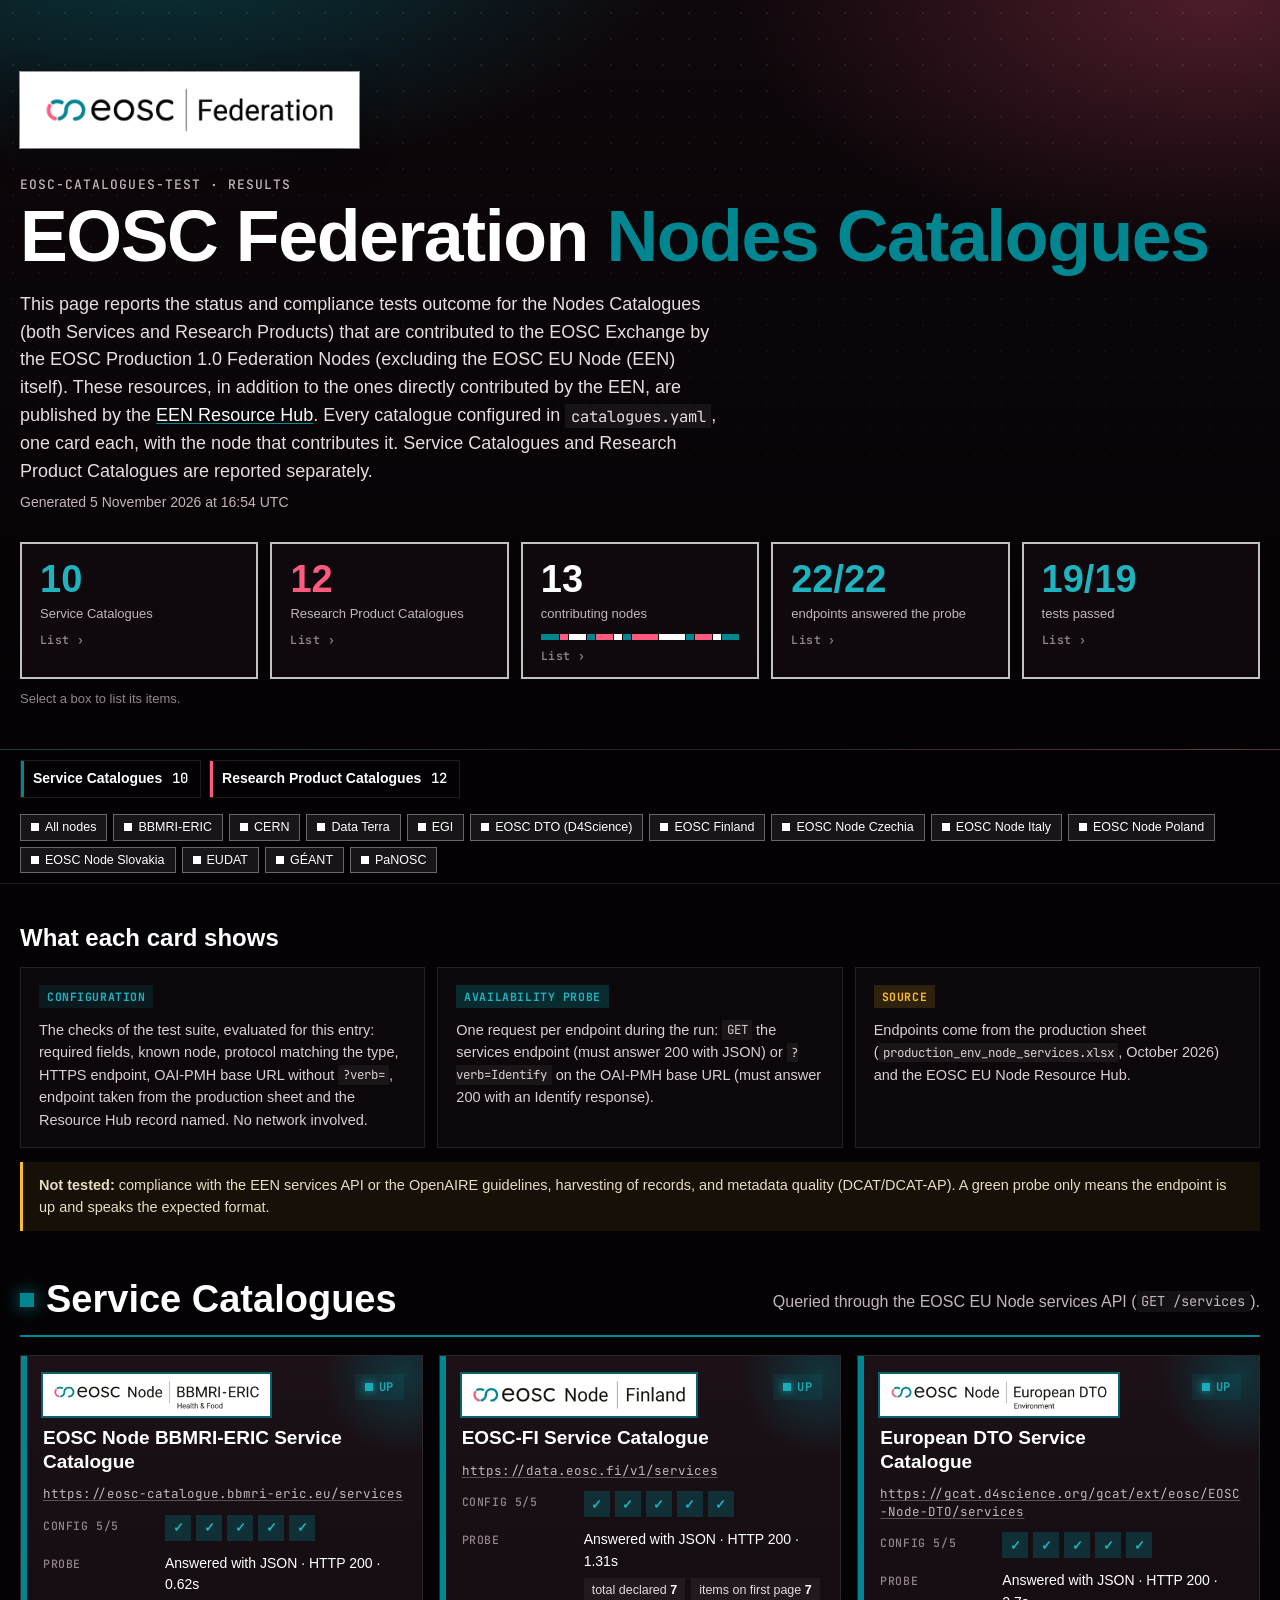
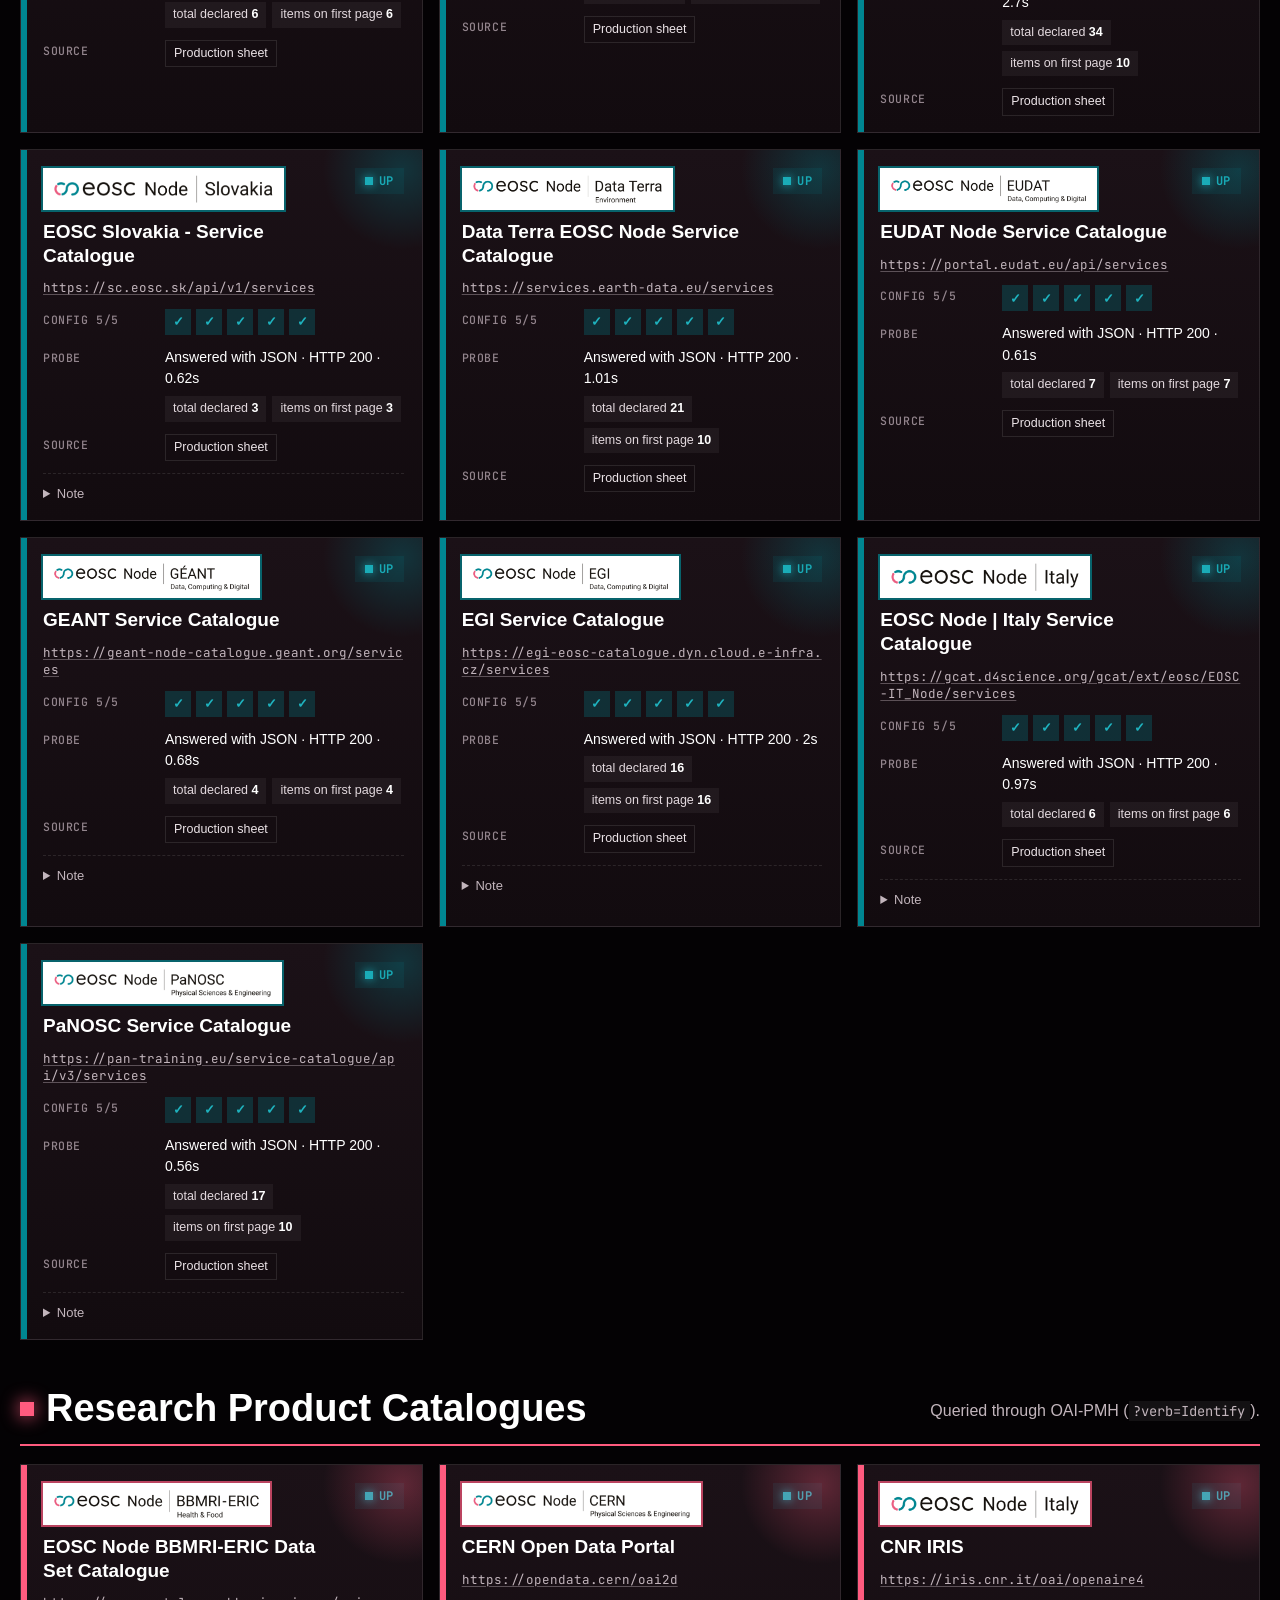
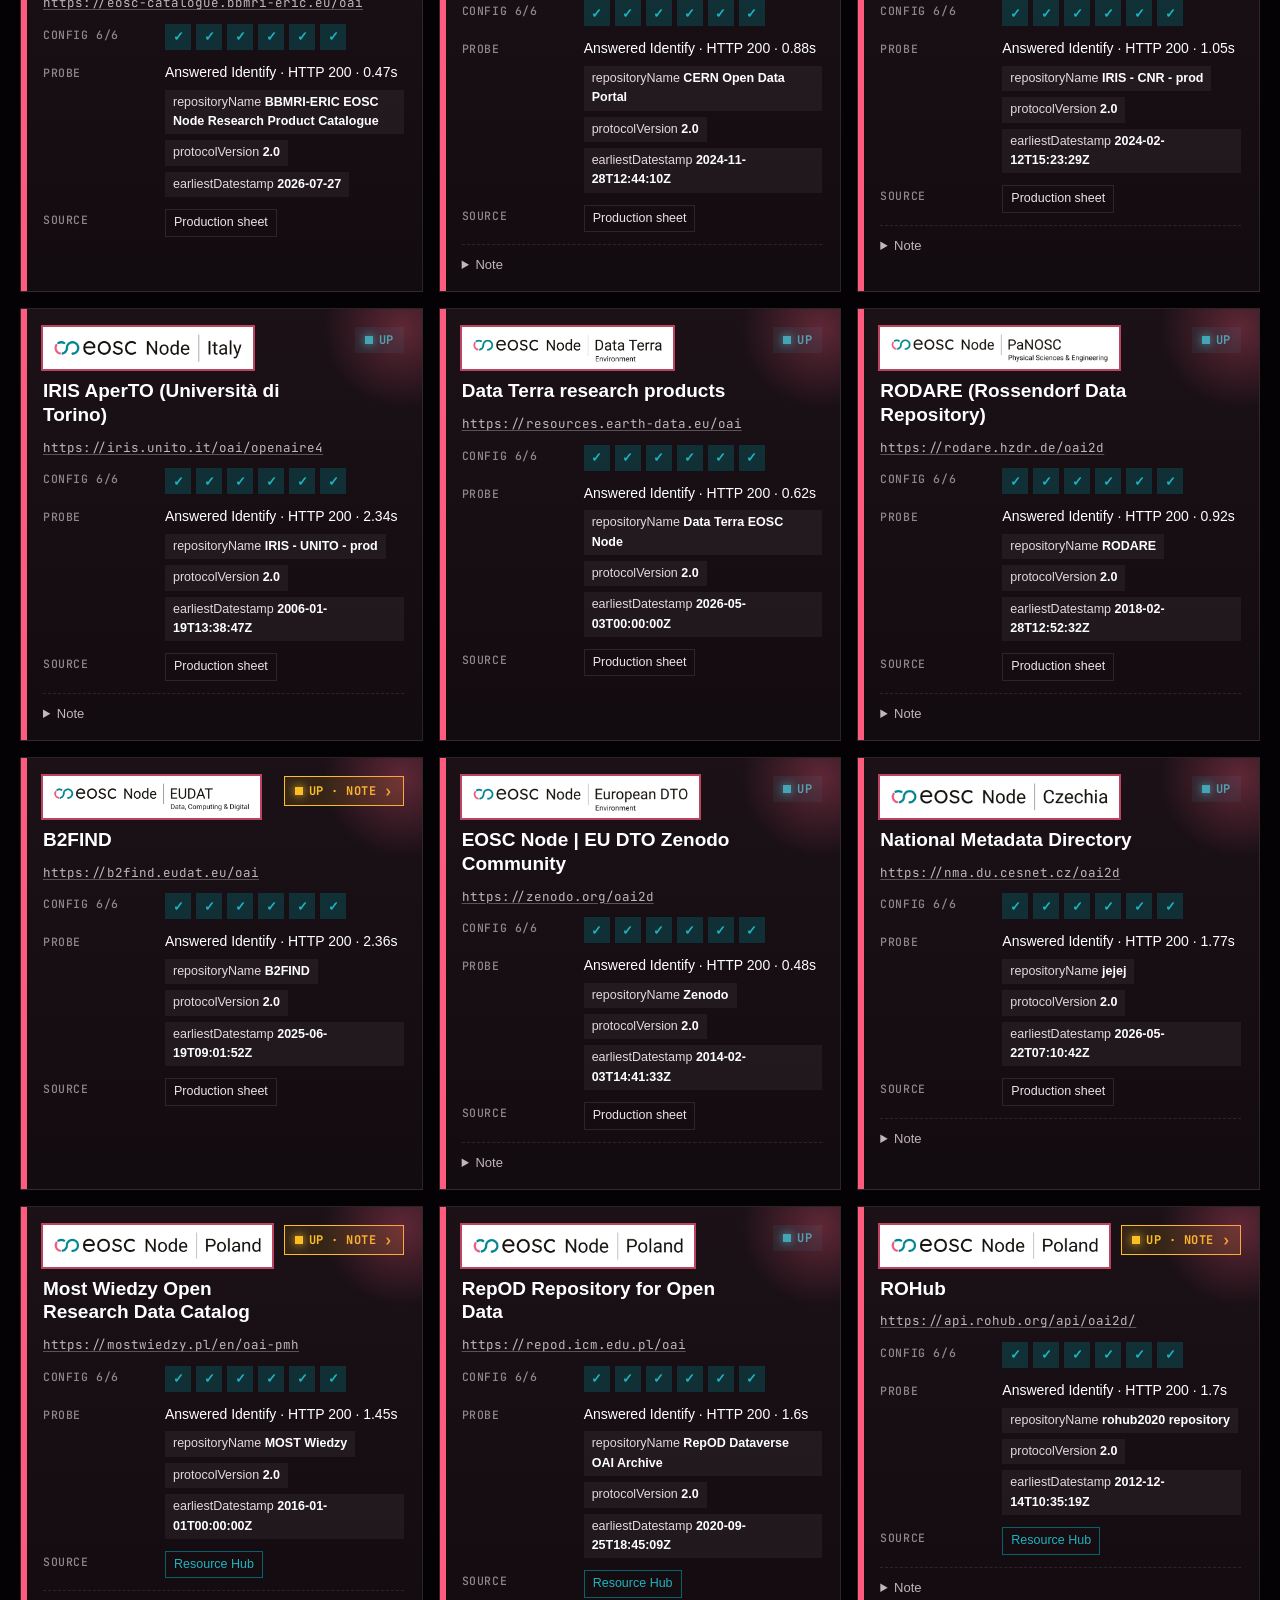
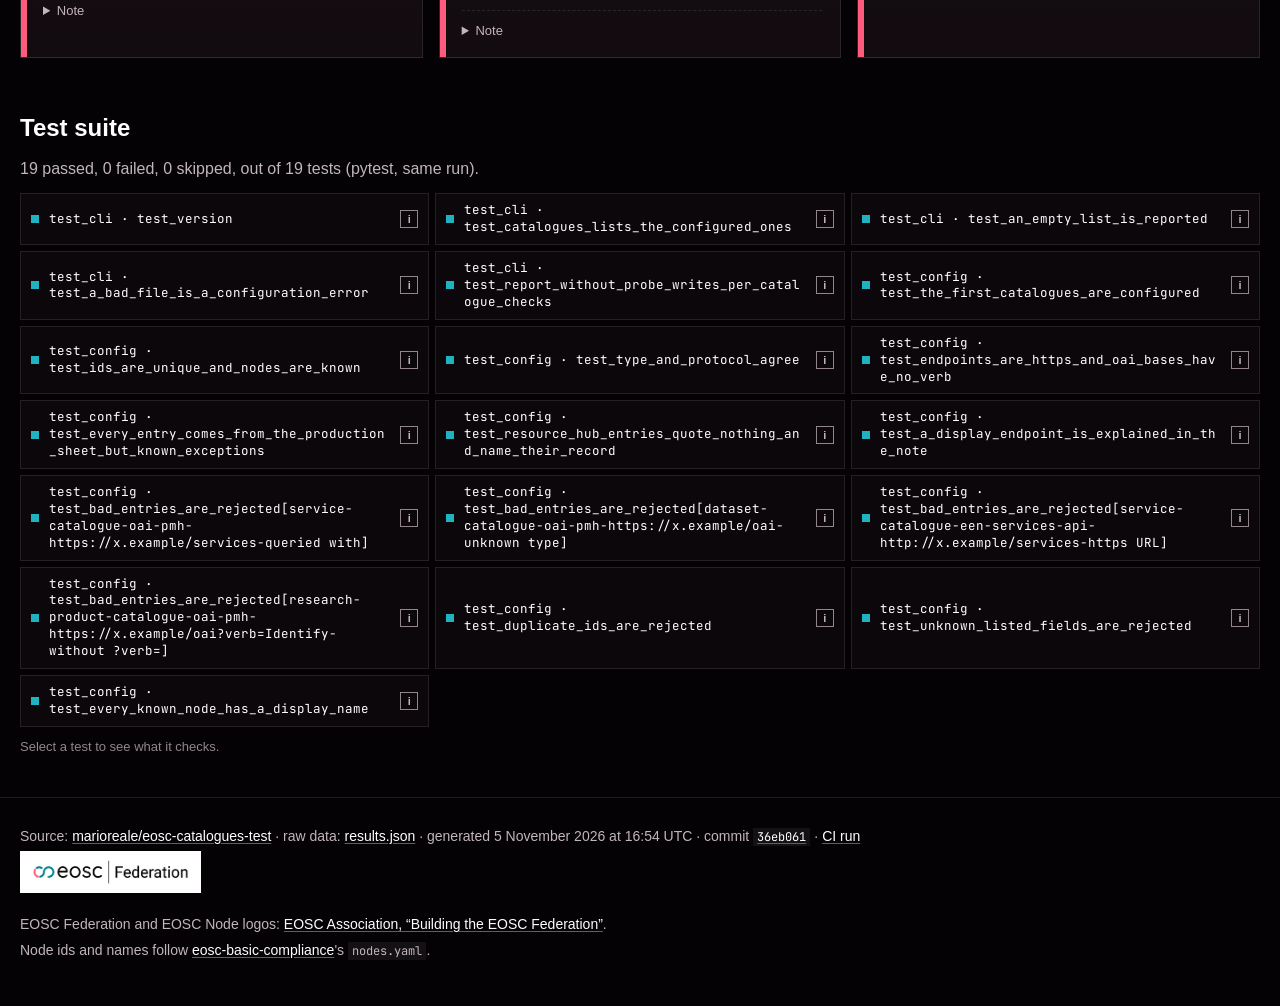
==== commit 511a7778: "results: copy of the results page from 36eb061" ====
--- a/results/index.html
+++ b/results/index.html
@@ -287,6 +287,37 @@
 .nd-list { margin: 0; padding-left: 18px; font-size: 15px; line-height: 1.55; color: var(--warn); word-break: break-word; }
 .note-dialog code { font-family: var(--font-mono); font-size: 0.86em; }
 
+/* Summary boxes as buttons, and the list they open (#kpi-dialog) */
+.kpi-btn { all: unset; box-sizing: border-box; display: flex; flex-direction: column; justify-content: flex-start; position: relative; cursor: pointer;
+  background: rgba(18, 11, 15, 0.8); border: 2px solid rgba(255, 255, 255, 0.75); padding: 16px 18px;
+  backdrop-filter: blur(6px); color: var(--text); font-family: var(--font-body); transition: border-color 120ms, background 120ms; }
+.kpi-btn:hover { border-color: #ffffff; background: rgba(36, 22, 30, 0.9); }
+.kpi-btn:focus-visible { outline: 3px solid var(--svc-ink); outline-offset: 2px; }
+.kpi-more { display: block; margin-top: 10px; font: 600 11.5px/1 var(--font-mono); letter-spacing: 0.04em; color: var(--faint); }
+.kpi-btn:hover .kpi-more, .kpi-btn:focus-visible .kpi-more { color: var(--text); }
+.kpi-hint { margin: 10px 0 0; font-size: 13px; color: var(--faint); }
+.kpi-dialog { width: min(920px, calc(100vw - 32px)); max-height: calc(100vh - 48px); display: none; flex-direction: column; }
+.kpi-dialog[open] { display: flex; }
+.kd-intro { margin: 0 0 14px !important; font-size: 14px !important; color: var(--muted); }
+.kd-body { overflow: auto; min-height: 0; border-top: 1px solid var(--line); }
+.kd-table { width: 100%; border-collapse: collapse; font-size: 14px; }
+.kd-table th { position: sticky; top: 0; background: var(--card); text-align: left; font: 700 11px/1 var(--font-mono); text-transform: uppercase;
+  letter-spacing: 0.06em; color: var(--muted); padding: 12px 10px 10px; border-bottom: 1px solid var(--line); }
+.kd-table td { padding: 10px; border-bottom: 1px solid var(--line); vertical-align: top; }
+.kd-table td.kd-i { color: var(--faint); font: 500 12.5px var(--font-mono); width: 2em; }
+.kd-table code { font: 500 12.5px var(--font-mono); word-break: break-all; }
+.kd-url { margin-top: 3px; font: 500 12.5px/1.45 var(--font-mono); word-break: break-all; }
+.kd-url a, .kd-list a { color: var(--svc-ink); }
+.kd-sub { margin-top: 4px; font-size: 12.5px; color: var(--muted); }
+.kd-list { margin: 0; padding: 0; list-style: none; }
+.kd-list li + li { margin-top: 4px; }
+.kd-type { display: inline-block; font: 700 10.5px/1 var(--font-mono); text-transform: uppercase; letter-spacing: 0.04em; padding: 3px 5px; margin-right: 4px; vertical-align: 1px; }
+.kd-type.svc { background: rgba(0, 134, 145, 0.2); color: var(--svc-ink); }
+.kd-type.rp { background: rgba(255, 91, 127, 0.16); color: var(--rp); }
+.kd-table .verdict { white-space: nowrap; }
+@media (max-width: 640px) { .kd-table th:nth-child(1), .kd-table td.kd-i { display: none; } .kd-table { font-size: 13px; } }
+.kd-table td.kd-nw code { white-space: nowrap; word-break: normal; }
+
 </style>
 </head>
 <body>
@@ -303,6 +334,14 @@
       <p class="meta" id="meta">Loading results…</p>
 
       <div class="kpis" id="kpis" aria-live="polite"></div>
+      <p class="kpi-hint">Select a box to list its items.</p>
+      <dialog id="kpi-dialog" class="test-dialog kpi-dialog" aria-labelledby="kd-title">
+        <form method="dialog" class="td-close-form"><button class="td-close" aria-label="Close">×</button></form>
+        <p class="td-n">Summary · this run</p>
+        <h3 id="kd-title" class="td-name td-label"></h3>
+        <p id="kd-sub" class="kd-intro"></p>
+        <div id="kd-body" class="kd-body"></div>
+      </dialog>
     </div>
   </header>
 
@@ -406,7 +445,7 @@
   </footer>
 
   <script>
-window.EMBEDDED_FILES = {"results.json": {"generated": "2026-11-05T13:10:48Z", "version": "0.1.0", "tests": {"total": 19, "passed": 19, "failed": 0, "skipped": 0, "cases": [{"name": "test_version", "file": "tests.test_cli", "outcome": "passed"}, {"name": "test_catalogues_lists_the_configured_ones", "file": "tests.test_cli", "outcome": "passed"}, {"name": "test_an_empty_list_is_reported", "file": "tests.test_cli", "outcome": "passed"}, {"name": "test_a_bad_file_is_a_configuration_error", "file": "tests.test_cli", "outcome": "passed"}, {"name": "test_report_without_probe_writes_per_catalogue_checks", "file": "tests.test_cli", "outcome": "passed"}, {"name": "test_the_first_catalogues_are_configured", "file": "tests.test_config", "outcome": "passed"}, {"name": "test_ids_are_unique_and_nodes_are_known", "file": "tests.test_config", "outcome": "passed"}, {"name": "test_type_and_protocol_agree", "file": "tests.test_config", "outcome": "passed"}, {"name": "test_endpoints_are_https_and_oai_bases_have_no_verb", "file": "tests.test_config", "outcome": "passed"}, {"name": "test_every_entry_comes_from_the_production_sheet_but_known_exceptions", "file": "tests.test_config", "outcome": "passed"}, {"name": "test_resource_hub_entries_quote_nothing_and_name_their_record", "file": "tests.test_config", "outcome": "passed"}, {"name": "test_a_display_endpoint_is_explained_in_the_note", "file": "tests.test_config", "outcome": "passed"}, {"name": "test_bad_entries_are_rejected[service-catalogue-oai-pmh-https://x.example/services-queried with]", "file": "tests.test_config", "outcome": "passed"}, {"name": "test_bad_entries_are_rejected[dataset-catalogue-oai-pmh-https://x.example/oai-unknown type]", "file": "tests.test_config", "outcome": "passed"}, {"name": "test_bad_entries_are_rejected[service-catalogue-een-services-api-http://x.example/services-https URL]", "file": "tests.test_config", "outcome": "passed"}, {"name": "test_bad_entries_are_rejected[research-product-catalogue-oai-pmh-https://x.example/oai?verb=Identify-without ?verb=]", "file": "tests.test_config", "outcome": "passed"}, {"name": "test_duplicate_ids_are_rejected", "file": "tests.test_config", "outcome": "passed"}, {"name": "test_unknown_listed_fields_are_rejected", "file": "tests.test_config", "outcome": "passed"}, {"name": "test_every_known_node_has_a_display_name", "file": "tests.test_config", "outcome": "passed"}]}, "commit": "bf0f0afc3160c19a1f64f60e686dd2361325713b", "run_url": "https://github.com/marioreale/eosc-catalogues-test/actions/runs/42033394854", "catalogues": [{"id": "bbmri-eric-services", "node": "bbmri-eric", "name": "EOSC Node BBMRI-ERIC Service Catalogue", "type": "service-catalogue", "protocol": "een-services-api", "endpoint": "https://eosc-catalogue.bbmri-eric.eu/services", "source": "production", "website": "https://eosc-catalogue.bbmri-eric.eu", "display_endpoint": "", "note": "", "listed": {}, "node_name": "BBMRI-ERIC", "checks": [{"key": "fields", "label": "All required fields present", "passed": true, "detail": "id, node, name, type, protocol, endpoint, source"}, {"key": "node", "label": "Node is a known EOSC Node", "passed": true, "detail": "bbmri-eric"}, {"key": "protocol", "label": "Protocol matches catalogue type", "passed": true, "detail": "service-catalogue → een-services-api"}, {"key": "https", "label": "Endpoint uses HTTPS", "passed": true, "detail": "https://eosc-catalogue.bbmri-eric.eu/services"}, {"key": "source", "label": "Endpoint taken from the production sheet", "passed": true, "detail": "production"}], "probe": {"url": "https://eosc-catalogue.bbmri-eric.eu/services", "http_status": 200, "seconds": 0.79, "content_type": "application/json", "outcome": "pass", "summary": "Answered with JSON", "facts": {"total declared": 6, "items on first page": 6}, "observations": []}}, {"id": "eosc-fi-services", "node": "eosc-fi", "name": "EOSC-FI Service Catalogue", "type": "service-catalogue", "protocol": "een-services-api", "endpoint": "https://data.eosc.fi/v1/services", "source": "production", "website": "https://eosc.fi", "display_endpoint": "", "note": "", "listed": {}, "node_name": "EOSC Finland", "checks": [{"key": "fields", "label": "All required fields present", "passed": true, "detail": "id, node, name, type, protocol, endpoint, source"}, {"key": "node", "label": "Node is a known EOSC Node", "passed": true, "detail": "eosc-fi"}, {"key": "protocol", "label": "Protocol matches catalogue type", "passed": true, "detail": "service-catalogue → een-services-api"}, {"key": "https", "label": "Endpoint uses HTTPS", "passed": true, "detail": "https://data.eosc.fi/v1/services"}, {"key": "source", "label": "Endpoint taken from the production sheet", "passed": true, "detail": "production"}], "probe": {"url": "https://data.eosc.fi/v1/services", "http_status": 200, "seconds": 1.24, "content_type": "application/json;charset=UTF-8", "outcome": "pass", "summary": "Answered with JSON", "facts": {"total declared": 7, "items on first page": 7}, "observations": []}}, {"id": "eosc-dto-services", "node": "eosc-dto", "name": "European DTO Service Catalogue", "type": "service-catalogue", "protocol": "een-services-api", "endpoint": "https://gcat.d4science.org/gcat/ext/eosc/EOSC-Node-DTO/services", "source": "production", "website": "https://eosc-dto.d4science.org/service-catalogue-organization/eoscnodedto-catalogue", "display_endpoint": "", "note": "", "listed": {}, "node_name": "EOSC DTO (D4Science)", "checks": [{"key": "fields", "label": "All required fields present", "passed": true, "detail": "id, node, name, type, protocol, endpoint, source"}, {"key": "node", "label": "Node is a known EOSC Node", "passed": true, "detail": "eosc-dto"}, {"key": "protocol", "label": "Protocol matches catalogue type", "passed": true, "detail": "service-catalogue → een-services-api"}, {"key": "https", "label": "Endpoint uses HTTPS", "passed": true, "detail": "https://gcat.d4science.org/gcat/ext/eosc/EOSC-Node-DTO/services"}, {"key": "source", "label": "Endpoint taken from the production sheet", "passed": true, "detail": "production"}], "probe": {"url": "https://gcat.d4science.org/gcat/ext/eosc/EOSC-Node-DTO/services", "http_status": 200, "seconds": 2.22, "content_type": "application/json;charset=UTF-8", "outcome": "pass", "summary": "Answered with JSON", "facts": {"total declared": 34, "items on first page": 10}, "observations": []}}, {"id": "eosc-sk-services", "node": "eosc-sk", "name": "EOSC Slovakia - Service Catalogue", "type": "service-catalogue", "protocol": "een-services-api", "endpoint": "https://sc.eosc.sk/api/v1/services", "source": "production", "website": "https://sc.eosc.sk/", "display_endpoint": "", "note": "Its envelope adds node, quantity, order, sort and version to total/from/to, unlike the others.", "listed": {}, "node_name": "EOSC Node Slovakia", "checks": [{"key": "fields", "label": "All required fields present", "passed": true, "detail": "id, node, name, type, protocol, endpoint, source"}, {"key": "node", "label": "Node is a known EOSC Node", "passed": true, "detail": "eosc-sk"}, {"key": "protocol", "label": "Protocol matches catalogue type", "passed": true, "detail": "service-catalogue → een-services-api"}, {"key": "https", "label": "Endpoint uses HTTPS", "passed": true, "detail": "https://sc.eosc.sk/api/v1/services"}, {"key": "source", "label": "Endpoint taken from the production sheet", "passed": true, "detail": "production"}], "probe": {"url": "https://sc.eosc.sk/api/v1/services", "http_status": 200, "seconds": 0.45, "content_type": "application/json; charset=utf-8", "outcome": "pass", "summary": "Answered with JSON", "facts": {"total declared": 3, "items on first page": 3}, "observations": []}}, {"id": "data-terra-services", "node": "data-terra", "name": "Data Terra EOSC Node Service Catalogue", "type": "service-catalogue", "protocol": "een-services-api", "endpoint": "https://services.earth-data.eu/services", "source": "production", "website": "https://earth-data.eu/", "display_endpoint": "", "note": "", "listed": {}, "node_name": "Data Terra", "checks": [{"key": "fields", "label": "All required fields present", "passed": true, "detail": "id, node, name, type, protocol, endpoint, source"}, {"key": "node", "label": "Node is a known EOSC Node", "passed": true, "detail": "data-terra"}, {"key": "protocol", "label": "Protocol matches catalogue type", "passed": true, "detail": "service-catalogue → een-services-api"}, {"key": "https", "label": "Endpoint uses HTTPS", "passed": true, "detail": "https://services.earth-data.eu/services"}, {"key": "source", "label": "Endpoint taken from the production sheet", "passed": true, "detail": "production"}], "probe": {"url": "https://services.earth-data.eu/services", "http_status": 200, "seconds": 0.42, "content_type": "application/json", "outcome": "pass", "summary": "Answered with JSON", "facts": {"total declared": 21, "items on first page": 10}, "observations": []}}, {"id": "eudat-services", "node": "eudat", "name": "EUDAT Node Service Catalogue", "type": "service-catalogue", "protocol": "een-services-api", "endpoint": "https://portal.eudat.eu/api/services", "source": "production", "website": "https://portal.eudat.eu/catalog", "display_endpoint": "", "note": "", "listed": {}, "node_name": "EUDAT", "checks": [{"key": "fields", "label": "All required fields present", "passed": true, "detail": "id, node, name, type, protocol, endpoint, source"}, {"key": "node", "label": "Node is a known EOSC Node", "passed": true, "detail": "eudat"}, {"key": "protocol", "label": "Protocol matches catalogue type", "passed": true, "detail": "service-catalogue → een-services-api"}, {"key": "https", "label": "Endpoint uses HTTPS", "passed": true, "detail": "https://portal.eudat.eu/api/services"}, {"key": "source", "label": "Endpoint taken from the production sheet", "passed": true, "detail": "production"}], "probe": {"url": "https://portal.eudat.eu/api/services", "http_status": 200, "seconds": 0.39, "content_type": "application/json", "outcome": "pass", "summary": "Answered with JSON", "facts": {"total declared": 7, "items on first page": 7}, "observations": []}}, {"id": "geant-services", "node": "geant", "name": "GEANT Service Catalogue", "type": "service-catalogue", "protocol": "een-services-api", "endpoint": "https://geant-node-catalogue.geant.org/services", "source": "production", "website": "https://geant-node-catalogue.geant.org", "display_endpoint": "", "note": "Unlike GÉANT's landing page, the catalogue API answered without a Cloudflare challenge.", "listed": {}, "node_name": "GÉANT", "checks": [{"key": "fields", "label": "All required fields present", "passed": true, "detail": "id, node, name, type, protocol, endpoint, source"}, {"key": "node", "label": "Node is a known EOSC Node", "passed": true, "detail": "geant"}, {"key": "protocol", "label": "Protocol matches catalogue type", "passed": true, "detail": "service-catalogue → een-services-api"}, {"key": "https", "label": "Endpoint uses HTTPS", "passed": true, "detail": "https://geant-node-catalogue.geant.org/services"}, {"key": "source", "label": "Endpoint taken from the production sheet", "passed": true, "detail": "production"}], "probe": {"url": "https://geant-node-catalogue.geant.org/services", "http_status": 200, "seconds": 0.35, "content_type": "application/json", "outcome": "pass", "summary": "Answered with JSON", "facts": {"total declared": 4, "items on first page": 4}, "observations": []}}, {"id": "egi-services", "node": "egi", "name": "EGI Service Catalogue", "type": "service-catalogue", "protocol": "een-services-api", "endpoint": "https://egi-eosc-catalogue.dyn.cloud.e-infra.cz/services", "source": "production", "website": "https://www.egi.eu/services", "display_endpoint": "", "note": "The host root, https://egi-eosc-catalogue.dyn.cloud.e-infra.cz/, answers HTTP 404; /services is the listing (16 services on 4 November 2026, all in one page).", "listed": {}, "node_name": "EGI", "checks": [{"key": "fields", "label": "All required fields present", "passed": true, "detail": "id, node, name, type, protocol, endpoint, source"}, {"key": "node", "label": "Node is a known EOSC Node", "passed": true, "detail": "egi"}, {"key": "protocol", "label": "Protocol matches catalogue type", "passed": true, "detail": "service-catalogue → een-services-api"}, {"key": "https", "label": "Endpoint uses HTTPS", "passed": true, "detail": "https://egi-eosc-catalogue.dyn.cloud.e-infra.cz/services"}, {"key": "source", "label": "Endpoint taken from the production sheet", "passed": true, "detail": "production"}], "probe": {"url": "https://egi-eosc-catalogue.dyn.cloud.e-infra.cz/services", "http_status": 200, "seconds": 1.57, "content_type": "application/json", "outcome": "pass", "summary": "Answered with JSON", "facts": {"total declared": 16, "items on first page": 16}, "observations": []}}, {"id": "eosc-it-services", "node": "eosc-it", "name": "EOSC Node | Italy Service Catalogue", "type": "service-catalogue", "protocol": "een-services-api", "endpoint": "https://gcat.d4science.org/gcat/ext/eosc/EOSC-IT_Node/services", "source": "production", "website": "https://eosc.it/catalogue", "display_endpoint": "", "note": "Same gCat software as the DTO catalogue. Its listing includes IRIS AperTO, which is also listed below as a research product catalogue.", "listed": {}, "node_name": "EOSC Node Italy", "checks": [{"key": "fields", "label": "All required fields present", "passed": true, "detail": "id, node, name, type, protocol, endpoint, source"}, {"key": "node", "label": "Node is a known EOSC Node", "passed": true, "detail": "eosc-it"}, {"key": "protocol", "label": "Protocol matches catalogue type", "passed": true, "detail": "service-catalogue → een-services-api"}, {"key": "https", "label": "Endpoint uses HTTPS", "passed": true, "detail": "https://gcat.d4science.org/gcat/ext/eosc/EOSC-IT_Node/services"}, {"key": "source", "label": "Endpoint taken from the production sheet", "passed": true, "detail": "production"}], "probe": {"url": "https://gcat.d4science.org/gcat/ext/eosc/EOSC-IT_Node/services", "http_status": 200, "seconds": 0.71, "content_type": "application/json;charset=UTF-8", "outcome": "pass", "summary": "Answered with JSON", "facts": {"total declared": 6, "items on first page": 6}, "observations": []}}, {"id": "panosc-services", "node": "panosc", "name": "PaNOSC Service Catalogue", "type": "service-catalogue", "protocol": "een-services-api", "endpoint": "https://pan-training.eu/service-catalogue/api/v3/services", "source": "production", "website": "https://services.tesshub.hzdr.de/collections/eosc-panosc-node-services", "display_endpoint": "", "note": "Paginated: 17 services on 4 November 2026, 10 returned per page. Like Slovakia's, its envelope adds count, order, sort and version.", "listed": {}, "node_name": "PaNOSC", "checks": [{"key": "fields", "label": "All required fields present", "passed": true, "detail": "id, node, name, type, protocol, endpoint, source"}, {"key": "node", "label": "Node is a known EOSC Node", "passed": true, "detail": "panosc"}, {"key": "protocol", "label": "Protocol matches catalogue type", "passed": true, "detail": "service-catalogue → een-services-api"}, {"key": "https", "label": "Endpoint uses HTTPS", "passed": true, "detail": "https://pan-training.eu/service-catalogue/api/v3/services"}, {"key": "source", "label": "Endpoint taken from the production sheet", "passed": true, "detail": "production"}], "probe": {"url": "https://pan-training.eu/service-catalogue/api/v3/services", "http_status": 200, "seconds": 0.36, "content_type": "application/json", "outcome": "pass", "summary": "Answered with JSON", "facts": {"total declared": 17, "items on first page": 10}, "observations": []}}, {"id": "bbmri-eric-oai", "node": "bbmri-eric", "name": "EOSC Node BBMRI-ERIC Data Set Catalogue", "type": "research-product-catalogue", "protocol": "oai-pmh", "endpoint": "https://eosc-catalogue.bbmri-eric.eu/oai", "source": "production", "website": "", "display_endpoint": "", "note": "", "listed": {"comment": "Improvement requested"}, "node_name": "BBMRI-ERIC", "checks": [{"key": "fields", "label": "All required fields present", "passed": true, "detail": "id, node, name, type, protocol, endpoint, source"}, {"key": "node", "label": "Node is a known EOSC Node", "passed": true, "detail": "bbmri-eric"}, {"key": "protocol", "label": "Protocol matches catalogue type", "passed": true, "detail": "research-product-catalogue → oai-pmh"}, {"key": "https", "label": "Endpoint uses HTTPS", "passed": true, "detail": "https://eosc-catalogue.bbmri-eric.eu/oai"}, {"key": "oai-base", "label": "OAI-PMH base URL has no ?verb=", "passed": true, "detail": ""}, {"key": "source", "label": "Endpoint taken from the production sheet", "passed": true, "detail": "production"}], "probe": {"url": "https://eosc-catalogue.bbmri-eric.eu/oai?verb=Identify", "http_status": 200, "seconds": 0.78, "content_type": "text/xml; charset=utf-8", "outcome": "pass", "summary": "Answered Identify", "facts": {"repositoryName": "BBMRI-ERIC EOSC Node Research Product Catalogue", "protocolVersion": "2.0", "baseURL": "https://eosc-catalogue.bbmri-eric.eu/oai", "earliestDatestamp": "2026-07-27"}, "observations": []}}, {"id": "cern-opendata-oai", "node": "cern", "name": "CERN Open Data Portal", "type": "research-product-catalogue", "protocol": "oai-pmh", "endpoint": "https://opendata.cern/oai2d", "source": "production", "website": "", "display_endpoint": "", "note": "The sheet gives https://opendata.cern/oai2d?verb=Identify; the base URL is used here.", "listed": {}, "node_name": "CERN", "checks": [{"key": "fields", "label": "All required fields present", "passed": true, "detail": "id, node, name, type, protocol, endpoint, source"}, {"key": "node", "label": "Node is a known EOSC Node", "passed": true, "detail": "cern"}, {"key": "protocol", "label": "Protocol matches catalogue type", "passed": true, "detail": "research-product-catalogue → oai-pmh"}, {"key": "https", "label": "Endpoint uses HTTPS", "passed": true, "detail": "https://opendata.cern/oai2d"}, {"key": "oai-base", "label": "OAI-PMH base URL has no ?verb=", "passed": true, "detail": ""}, {"key": "source", "label": "Endpoint taken from the production sheet", "passed": true, "detail": "production"}], "probe": {"url": "https://opendata.cern/oai2d?verb=Identify", "http_status": 200, "seconds": 0.91, "content_type": "text/xml; charset=utf-8", "outcome": "pass", "summary": "Answered Identify", "facts": {"repositoryName": "CERN Open Data Portal", "protocolVersion": "2.0", "baseURL": "https://opendata.cern/oai2d", "earliestDatestamp": "2024-11-28T12:44:10Z"}, "observations": []}}, {"id": "eosc-it-cnr-iris-oai", "node": "eosc-it", "name": "CNR IRIS", "type": "research-product-catalogue", "protocol": "oai-pmh", "endpoint": "https://iris.cnr.it/oai/openaire4", "source": "production", "website": "", "display_endpoint": "", "note": "Did not answer Identify within 20 s on 23 October 2026, nor in some later runs.", "listed": {}, "node_name": "EOSC Node Italy", "checks": [{"key": "fields", "label": "All required fields present", "passed": true, "detail": "id, node, name, type, protocol, endpoint, source"}, {"key": "node", "label": "Node is a known EOSC Node", "passed": true, "detail": "eosc-it"}, {"key": "protocol", "label": "Protocol matches catalogue type", "passed": true, "detail": "research-product-catalogue → oai-pmh"}, {"key": "https", "label": "Endpoint uses HTTPS", "passed": true, "detail": "https://iris.cnr.it/oai/openaire4"}, {"key": "oai-base", "label": "OAI-PMH base URL has no ?verb=", "passed": true, "detail": ""}, {"key": "source", "label": "Endpoint taken from the production sheet", "passed": true, "detail": "production"}], "probe": {"url": "https://iris.cnr.it/oai/openaire4?verb=Identify", "http_status": 200, "seconds": 0.74, "content_type": "text/xml;charset=UTF-8", "outcome": "pass", "summary": "Answered Identify", "facts": {"repositoryName": "IRIS - CNR - prod", "protocolVersion": "2.0", "baseURL": "https://iris.cnr.it/oai/openaire4", "earliestDatestamp": "2024-02-12T15:23:29Z"}, "observations": []}}, {"id": "eosc-it-unito-iris-oai", "node": "eosc-it", "name": "IRIS AperTO (Università di Torino)", "type": "research-product-catalogue", "protocol": "oai-pmh", "endpoint": "https://iris.unito.it/oai/openaire4", "source": "production", "website": "", "display_endpoint": "", "note": "Did not answer Identify within 20 s on 23 October 2026.", "listed": {}, "node_name": "EOSC Node Italy", "checks": [{"key": "fields", "label": "All required fields present", "passed": true, "detail": "id, node, name, type, protocol, endpoint, source"}, {"key": "node", "label": "Node is a known EOSC Node", "passed": true, "detail": "eosc-it"}, {"key": "protocol", "label": "Protocol matches catalogue type", "passed": true, "detail": "research-product-catalogue → oai-pmh"}, {"key": "https", "label": "Endpoint uses HTTPS", "passed": true, "detail": "https://iris.unito.it/oai/openaire4"}, {"key": "oai-base", "label": "OAI-PMH base URL has no ?verb=", "passed": true, "detail": ""}, {"key": "source", "label": "Endpoint taken from the production sheet", "passed": true, "detail": "production"}], "probe": {"url": "https://iris.unito.it/oai/openaire4?verb=Identify", "http_status": 200, "seconds": 0.63, "content_type": "text/xml;charset=UTF-8", "outcome": "pass", "summary": "Answered Identify", "facts": {"repositoryName": "IRIS - UNITO - prod", "protocolVersion": "2.0", "baseURL": "https://iris.unito.it/oai/openaire4", "earliestDatestamp": "2006-01-19T13:38:47Z"}, "observations": []}}, {"id": "data-terra-oai", "node": "data-terra", "name": "Data Terra research products", "type": "research-product-catalogue", "protocol": "oai-pmh", "endpoint": "https://resources.earth-data.eu/oai", "source": "production", "website": "", "display_endpoint": "", "note": "", "listed": {"comment": "Improvement requested"}, "node_name": "Data Terra", "checks": [{"key": "fields", "label": "All required fields present", "passed": true, "detail": "id, node, name, type, protocol, endpoint, source"}, {"key": "node", "label": "Node is a known EOSC Node", "passed": true, "detail": "data-terra"}, {"key": "protocol", "label": "Protocol matches catalogue type", "passed": true, "detail": "research-product-catalogue → oai-pmh"}, {"key": "https", "label": "Endpoint uses HTTPS", "passed": true, "detail": "https://resources.earth-data.eu/oai"}, {"key": "oai-base", "label": "OAI-PMH base URL has no ?verb=", "passed": true, "detail": ""}, {"key": "source", "label": "Endpoint taken from the production sheet", "passed": true, "detail": "production"}], "probe": {"url": "https://resources.earth-data.eu/oai?verb=Identify", "http_status": 200, "seconds": 0.49, "content_type": "text/xml; charset=UTF-8", "outcome": "pass", "summary": "Answered Identify", "facts": {"repositoryName": "Data Terra EOSC Node", "protocolVersion": "2.0", "baseURL": "https://resources.earth-data.eu/oai", "earliestDatestamp": "2026-05-03T00:00:00Z"}, "observations": []}}, {"id": "panosc-rodare-oai", "node": "panosc", "name": "RODARE (Rossendorf Data Repository)", "type": "research-product-catalogue", "protocol": "oai-pmh", "endpoint": "https://rodare.hzdr.de/oai2d", "source": "production", "website": "", "display_endpoint": "", "note": "The sheet gives https://rodare.hzdr.de/oai2d?verb=Identify; the base URL is used here.", "listed": {}, "node_name": "PaNOSC", "checks": [{"key": "fields", "label": "All required fields present", "passed": true, "detail": "id, node, name, type, protocol, endpoint, source"}, {"key": "node", "label": "Node is a known EOSC Node", "passed": true, "detail": "panosc"}, {"key": "protocol", "label": "Protocol matches catalogue type", "passed": true, "detail": "research-product-catalogue → oai-pmh"}, {"key": "https", "label": "Endpoint uses HTTPS", "passed": true, "detail": "https://rodare.hzdr.de/oai2d"}, {"key": "oai-base", "label": "OAI-PMH base URL has no ?verb=", "passed": true, "detail": ""}, {"key": "source", "label": "Endpoint taken from the production sheet", "passed": true, "detail": "production"}], "probe": {"url": "https://rodare.hzdr.de/oai2d?verb=Identify", "http_status": 200, "seconds": 0.51, "content_type": "text/xml; charset=utf-8", "outcome": "pass", "summary": "Answered Identify", "facts": {"repositoryName": "RODARE", "protocolVersion": "2.0", "baseURL": "https://rodare.hzdr.de/oai2d", "earliestDatestamp": "2018-02-28T12:52:32Z"}, "observations": []}}, {"id": "eudat-b2find-oai", "node": "eudat", "name": "B2FIND", "type": "research-product-catalogue", "protocol": "oai-pmh", "endpoint": "https://b2find.eudat.eu/oai", "source": "production", "website": "", "display_endpoint": "", "note": "", "listed": {"evaluation_eosc_a": "Catalogue openly accessible, UAP/AUP linked"}, "node_name": "EUDAT", "checks": [{"key": "fields", "label": "All required fields present", "passed": true, "detail": "id, node, name, type, protocol, endpoint, source"}, {"key": "node", "label": "Node is a known EOSC Node", "passed": true, "detail": "eudat"}, {"key": "protocol", "label": "Protocol matches catalogue type", "passed": true, "detail": "research-product-catalogue → oai-pmh"}, {"key": "https", "label": "Endpoint uses HTTPS", "passed": true, "detail": "https://b2find.eudat.eu/oai"}, {"key": "oai-base", "label": "OAI-PMH base URL has no ?verb=", "passed": true, "detail": ""}, {"key": "source", "label": "Endpoint taken from the production sheet", "passed": true, "detail": "production"}], "probe": {"url": "https://b2find.eudat.eu/oai?verb=Identify", "http_status": 200, "seconds": 1.58, "content_type": "text/xml; charset=utf-8", "outcome": "pass", "summary": "Answered Identify", "facts": {"repositoryName": "B2FIND", "protocolVersion": "2.0", "baseURL": "http://131.175.206.246/oai", "earliestDatestamp": "2025-06-19T09:01:52Z"}, "observations": ["Identify declares baseURL http://131.175.206.246/oai, not the endpoint queried"]}}, {"id": "eosc-dto-zenodo-oai", "node": "eosc-dto", "name": "EOSC Node | EU DTO Zenodo Community", "type": "research-product-catalogue", "protocol": "oai-pmh", "endpoint": "https://zenodo.org/oai2d", "source": "production", "website": "", "display_endpoint": "", "note": "This is all of Zenodo; the node's records are one community, so a harvest needs that community's OAI set, still to be identified.", "listed": {}, "node_name": "EOSC DTO (D4Science)", "checks": [{"key": "fields", "label": "All required fields present", "passed": true, "detail": "id, node, name, type, protocol, endpoint, source"}, {"key": "node", "label": "Node is a known EOSC Node", "passed": true, "detail": "eosc-dto"}, {"key": "protocol", "label": "Protocol matches catalogue type", "passed": true, "detail": "research-product-catalogue → oai-pmh"}, {"key": "https", "label": "Endpoint uses HTTPS", "passed": true, "detail": "https://zenodo.org/oai2d"}, {"key": "oai-base", "label": "OAI-PMH base URL has no ?verb=", "passed": true, "detail": ""}, {"key": "source", "label": "Endpoint taken from the production sheet", "passed": true, "detail": "production"}], "probe": {"url": "https://zenodo.org/oai2d?verb=Identify", "http_status": 200, "seconds": 0.44, "content_type": "text/xml; charset=utf-8", "outcome": "pass", "summary": "Answered Identify", "facts": {"repositoryName": "Zenodo", "protocolVersion": "2.0", "baseURL": "https://zenodo.org/oai2d", "earliestDatestamp": "2014-02-03T14:41:33Z"}, "observations": []}}, {"id": "eosc-cz-nmd-oai", "node": "eosc-cz", "name": "National Metadata Directory", "type": "research-product-catalogue", "protocol": "oai-pmh", "endpoint": "https://test1.nma.du.cesnet.cz/oai2d", "source": "production", "website": "", "display_endpoint": "https://nma.du.cesnet.cz/oai2d", "note": "Shown as https://nma.du.cesnet.cz/oai2d, the intended production address, but queried at https://test1.nma.du.cesnet.cz/oai2d, the address the production sheet lists. On 4 November 2026 the production address did not work: its server presented a generic certificate (\"TRAEFIK DEFAULT CERT\", not valid for the host) and answered \"404 page not found\"; the test1 address answered Identify.", "listed": {"evaluation_eosc_a": "https://test1.nma.du.cesnet.cz/"}, "node_name": "EOSC Node Czechia", "checks": [{"key": "fields", "label": "All required fields present", "passed": true, "detail": "id, node, name, type, protocol, endpoint, source"}, {"key": "node", "label": "Node is a known EOSC Node", "passed": true, "detail": "eosc-cz"}, {"key": "protocol", "label": "Protocol matches catalogue type", "passed": true, "detail": "research-product-catalogue → oai-pmh"}, {"key": "https", "label": "Endpoint uses HTTPS", "passed": true, "detail": "https://test1.nma.du.cesnet.cz/oai2d"}, {"key": "oai-base", "label": "OAI-PMH base URL has no ?verb=", "passed": true, "detail": ""}, {"key": "source", "label": "Endpoint taken from the production sheet", "passed": true, "detail": "production"}], "probe": {"url": "https://test1.nma.du.cesnet.cz/oai2d?verb=Identify", "http_status": 200, "seconds": 1.74, "content_type": "text/xml; charset=utf-8", "outcome": "pass", "summary": "Answered Identify", "facts": {"repositoryName": "jejej", "protocolVersion": "2.0", "baseURL": "https://test1.nma.du.cesnet.cz/oai2d", "earliestDatestamp": "2026-05-22T07:10:42Z"}, "observations": []}}, {"id": "eosc-pl-mostwiedzy-oai", "node": "eosc-pl", "name": "Most Wiedzy Open Research Data Catalog", "type": "research-product-catalogue", "protocol": "oai-pmh", "endpoint": "https://mostwiedzy.pl/en/oai-pmh", "source": "resource-hub", "website": "https://mostwiedzy.pl/", "display_endpoint": "", "note": "Hub record 21.11166/kFNSMX (registered 5 October 2026), re3data r3d100013366. The Hub records it as not OpenAIRE-compliant (\"Not compatible / Not relevant\"). Identify reports its baseURL with a trailing slash.", "listed": {}, "node_name": "EOSC Node Poland", "checks": [{"key": "fields", "label": "All required fields present", "passed": true, "detail": "id, node, name, type, protocol, endpoint, source"}, {"key": "node", "label": "Node is a known EOSC Node", "passed": true, "detail": "eosc-pl"}, {"key": "protocol", "label": "Protocol matches catalogue type", "passed": true, "detail": "research-product-catalogue → oai-pmh"}, {"key": "https", "label": "Endpoint uses HTTPS", "passed": true, "detail": "https://mostwiedzy.pl/en/oai-pmh"}, {"key": "oai-base", "label": "OAI-PMH base URL has no ?verb=", "passed": true, "detail": ""}, {"key": "source", "label": "Resource Hub entry names its Hub record", "passed": true, "detail": "resource-hub"}], "probe": {"url": "https://mostwiedzy.pl/en/oai-pmh?verb=Identify", "http_status": 200, "seconds": 1.0, "content_type": "text/xml; charset=UTF-8", "outcome": "pass", "summary": "Answered Identify", "facts": {"repositoryName": "MOST Wiedzy", "protocolVersion": "2.0", "baseURL": "https://mostwiedzy.pl/en/oai-pmh/", "earliestDatestamp": "2016-01-01T00:00:00Z"}, "observations": ["Identify declares baseURL https://mostwiedzy.pl/en/oai-pmh/, not the endpoint queried"]}}, {"id": "eosc-pl-repod-oai", "node": "eosc-pl", "name": "RepOD Repository for Open Data", "type": "research-product-catalogue", "protocol": "oai-pmh", "endpoint": "https://repod.icm.edu.pl/oai", "source": "resource-hub", "website": "https://repod.icm.edu.pl/", "display_endpoint": "", "note": "Hub record 21.11166/3S6tct (registered 7 October 2026). The Hub declares https://repod.icm.edu.pl/oai?verb=Identify; the base URL is used here, as Identify confirms (a Dataverse OAI server). The Hub records it as not OpenAIRE-compliant.", "listed": {}, "node_name": "EOSC Node Poland", "checks": [{"key": "fields", "label": "All required fields present", "passed": true, "detail": "id, node, name, type, protocol, endpoint, source"}, {"key": "node", "label": "Node is a known EOSC Node", "passed": true, "detail": "eosc-pl"}, {"key": "protocol", "label": "Protocol matches catalogue type", "passed": true, "detail": "research-product-catalogue → oai-pmh"}, {"key": "https", "label": "Endpoint uses HTTPS", "passed": true, "detail": "https://repod.icm.edu.pl/oai"}, {"key": "oai-base", "label": "OAI-PMH base URL has no ?verb=", "passed": true, "detail": ""}, {"key": "source", "label": "Resource Hub entry names its Hub record", "passed": true, "detail": "resource-hub"}], "probe": {"url": "https://repod.icm.edu.pl/oai?verb=Identify", "http_status": 200, "seconds": 0.79, "content_type": "text/xml;charset=UTF-8", "outcome": "pass", "summary": "Answered Identify", "facts": {"repositoryName": "RepOD Dataverse OAI Archive", "protocolVersion": "2.0", "baseURL": "https://repod.icm.edu.pl/oai", "earliestDatestamp": "2020-09-25T18:45:09Z"}, "observations": []}}, {"id": "eosc-pl-rohub-oai", "node": "eosc-pl", "name": "ROHub", "type": "research-product-catalogue", "protocol": "oai-pmh", "endpoint": "https://api.rohub.org/api/oai2d/", "source": "resource-hub", "website": "https://reliance.rohub.org/", "display_endpoint": "", "note": "Hub record 21.11166/l9sqU5 (registered 7 October 2026), re3data r3d100013832, declared OpenAIRE 4.0 compatible. Its Identify response gives a broken baseURL (\"https://<arguments.base.Str object at …>/api/oai2d/\"), which a harvester that trusts Identify would follow.", "listed": {}, "node_name": "EOSC Node Poland", "checks": [{"key": "fields", "label": "All required fields present", "passed": true, "detail": "id, node, name, type, protocol, endpoint, source"}, {"key": "node", "label": "Node is a known EOSC Node", "passed": true, "detail": "eosc-pl"}, {"key": "protocol", "label": "Protocol matches catalogue type", "passed": true, "detail": "research-product-catalogue → oai-pmh"}, {"key": "https", "label": "Endpoint uses HTTPS", "passed": true, "detail": "https://api.rohub.org/api/oai2d/"}, {"key": "oai-base", "label": "OAI-PMH base URL has no ?verb=", "passed": true, "detail": ""}, {"key": "source", "label": "Resource Hub entry names its Hub record", "passed": true, "detail": "resource-hub"}], "probe": {"url": "https://api.rohub.org/api/oai2d/?verb=Identify", "http_status": 200, "seconds": 0.82, "content_type": "application/xml; charset=utf-8", "outcome": "pass", "summary": "Answered Identify", "facts": {"repositoryName": "rohub2020 repository", "protocolVersion": "2.0", "baseURL": "https://<arguments.base.Str object at 0x7fe6316da090>/api/oai2d/", "earliestDatestamp": "2012-12-14T10:35:19Z"}, "observations": ["Identify declares baseURL https://<arguments.base.Str object at 0x7fe6316da090>/api/oai2d/, not the endpoint queried"]}}]}, "check-descriptions.json": {"note": "The ticks on each card: checks of the catalogue's entry in catalogues.yaml, evaluated without network access. See docs/README.md, section \"3. Availability probe\".", "checks": {"fields": {"passes": "The entry has all seven required fields: id, node, name, type, protocol, endpoint and source.", "why": "Every card, filter and probe relies on these fields.", "caveat": "Always green on the page: a file with a missing field is rejected by config.load() before the page is built.", "tests": ["test_a_bad_file_is_a_configuration_error"]}, "node": {"passes": "The node id is one of the 16 known EOSC Nodes, the same ids as in eosc-basic-compliance.", "why": "The card can show the node's name, colour and logo, and results can be joined with the landing-page checks by node.", "tests": ["test_ids_are_unique_and_nodes_are_known", "test_every_known_node_has_a_display_name"]}, "protocol": {"passes": "A Service Catalogue is queried through the EOSC EU Node services API (een-services-api); a Research Product Catalogue through OAI-PMH (oai-pmh).", "why": "The probe picks its request from the protocol, so a mismatch would query the catalogue the wrong way.", "tests": ["test_type_and_protocol_agree", "test_bad_entries_are_rejected[queried with]"]}, "https": {"passes": "The endpoint queried starts with https://.", "why": "Catalogues are queried over encrypted connections only.", "tests": ["test_endpoints_are_https_and_oai_bases_have_no_verb", "test_bad_entries_are_rejected[https URL]"]}, "oai-base": {"passes": "Research Product Catalogues only: the endpoint is the OAI-PMH base URL, with no request such as ?verb=Identify attached.", "why": "The probe adds ?verb=Identify itself; a copied request URL would produce a broken query.", "tests": ["test_endpoints_are_https_and_oai_bases_have_no_verb", "test_bad_entries_are_rejected[without ?verb=]"]}, "source:production": {"passes": "source is production: the endpoint was taken from the production sheet (production_env_node_services.xlsx).", "why": "Keeps the provenance of every endpoint explicit.", "tests": ["test_every_entry_comes_from_the_production_sheet_but_known_exceptions"]}, "source:resource-hub": {"passes": "source is resource-hub: the note names the Hub record (a 21.11166/… PID), and nothing is quoted from the sheet.", "why": "The production sheet does not list this catalogue; naming the Hub record keeps it traceable, and the Hub has no comment column to quote.", "tests": ["test_every_entry_comes_from_the_production_sheet_but_known_exceptions", "test_resource_hub_entries_quote_nothing_and_name_their_record"]}}}, "test-descriptions.json": {"source": "docs/README.md, section \"The 19 tests\"", "note": "Tests 8 to 11 are cases of one parametrized test; each writes a small invalid file to a temporary directory and expects a ConfigError with the given message.", "tests": {"test_the_first_catalogues_are_configured": {"n": 1, "file": "test_config.py", "asserts": "There are 22 entries; 10 are Service Catalogues; there are 13 distinct nodes.", "why": "Any entry added or removed by mistake shows up as a failing count."}, "test_ids_are_unique_and_nodes_are_known": {"n": 2, "file": "test_config.py", "asserts": "No id appears twice, and every node is one of the 16 node ids of eosc-basic-compliance.", "why": "Results from the two projects can be joined by node."}, "test_type_and_protocol_agree": {"n": 3, "file": "test_config.py", "asserts": "Each entry's protocol is the one its type requires.", "why": "A Service Catalogue is never probed with OAI-PMH, and the reverse."}, "test_endpoints_are_https_and_oai_bases_have_no_verb": {"n": 4, "file": "test_config.py", "asserts": "Every endpoint starts with https://; no OAI-PMH endpoint contains verb=.", "why": "The probe adds ?verb=Identify itself; a copied request URL would break it."}, "test_every_entry_comes_from_the_production_sheet_but_known_exceptions": {"n": 5, "file": "test_config.py", "asserts": "source is production for every node except the known exceptions listed in KNOWN_EXCEPTIONS (today only Poland, resource-hub). listed holds only comment and evaluation_eosc_a.", "why": "Provenance stays explicit; only the production sheet's two columns are quoted."}, "test_resource_hub_entries_quote_nothing_and_name_their_record": {"n": 6, "file": "test_config.py", "asserts": "There are exactly 3 Resource Hub entries. None has listed, and each note cites a \"Hub record 21.11166/…\" PID.", "why": "The Hub has no comment column, so nothing is attributed to it, and each entry can be traced."}, "test_a_display_endpoint_is_explained_in_the_note": {"n": 7, "file": "test_config.py", "asserts": "Only eosc-cz-nmd-oai has a display_endpoint. It differs from endpoint, and both URLs appear in the note.", "why": "Showing one URL while querying another is always disclosed."}, "test_bad_entries_are_rejected[queried with]": {"n": 8, "file": "test_config.py", "asserts": "A Service Catalogue declared with oai-pmh is rejected.", "why": "Checks the type/protocol rule in config.load()."}, "test_bad_entries_are_rejected[unknown type]": {"n": 9, "file": "test_config.py", "asserts": "A type such as dataset-catalogue is rejected.", "why": "Only the two catalogue types exist."}, "test_bad_entries_are_rejected[https URL]": {"n": 10, "file": "test_config.py", "asserts": "An http:// endpoint is rejected.", "why": "HTTPS only."}, "test_bad_entries_are_rejected[without ?verb=]": {"n": 11, "file": "test_config.py", "asserts": "An OAI-PMH endpoint ending in ?verb=Identify is rejected.", "why": "Base URLs only."}, "test_duplicate_ids_are_rejected": {"n": 12, "file": "test_config.py", "asserts": "Two entries with the same id are rejected.", "why": "Ids are keys on the page and in the JSON."}, "test_unknown_listed_fields_are_rejected": {"n": 13, "file": "test_config.py", "asserts": "listed: {status: …} is rejected.", "why": "Quotes are limited to the two production-sheet columns; for example, the sheet's status is not carried over."}, "test_every_known_node_has_a_display_name": {"n": 14, "file": "test_config.py", "asserts": "NODE_NAMES in report.py covers exactly the 16 known nodes.", "why": "Every card can show a readable node name."}, "test_version": {"n": 15, "file": "test_cli.py", "asserts": "catalogue-check version exits 0 and prints the package version.", "why": "The command-line tool installs and starts."}, "test_catalogues_lists_the_configured_ones": {"n": 16, "file": "test_cli.py", "asserts": "catalogue-check catalogues exits 0, lists bbmri-eric-services, and ends with \"22 catalogue(s): 10 service, 12 research product.\"", "why": "The listing command reads the committed file and counts it correctly."}, "test_an_empty_list_is_reported": {"n": 17, "file": "test_cli.py", "asserts": "An empty catalogues: [] file prints \"No catalogues configured yet.\" and exits 0.", "why": "An empty file is reported, not treated as an error."}, "test_a_bad_file_is_a_configuration_error": {"n": 18, "file": "test_cli.py", "asserts": "An entry with only an id makes the command exit with status 2.", "why": "A malformed file stops the tool with a distinct exit code."}, "test_report_without_probe_writes_per_catalogue_checks": {"n": 19, "file": "test_cli.py", "asserts": "catalogue-check report --no-probe writes JSON with 22 catalogues. Each has a node name, no probe result, and all its configuration checks passing.", "why": "The results page's data file is built correctly, without using the network."}}}};
+window.EMBEDDED_FILES = {"results.json": {"generated": "2026-11-05T16:54:15Z", "version": "0.1.0", "tests": {"total": 19, "passed": 19, "failed": 0, "skipped": 0, "cases": [{"name": "test_version", "file": "tests.test_cli", "outcome": "passed"}, {"name": "test_catalogues_lists_the_configured_ones", "file": "tests.test_cli", "outcome": "passed"}, {"name": "test_an_empty_list_is_reported", "file": "tests.test_cli", "outcome": "passed"}, {"name": "test_a_bad_file_is_a_configuration_error", "file": "tests.test_cli", "outcome": "passed"}, {"name": "test_report_without_probe_writes_per_catalogue_checks", "file": "tests.test_cli", "outcome": "passed"}, {"name": "test_the_first_catalogues_are_configured", "file": "tests.test_config", "outcome": "passed"}, {"name": "test_ids_are_unique_and_nodes_are_known", "file": "tests.test_config", "outcome": "passed"}, {"name": "test_type_and_protocol_agree", "file": "tests.test_config", "outcome": "passed"}, {"name": "test_endpoints_are_https_and_oai_bases_have_no_verb", "file": "tests.test_config", "outcome": "passed"}, {"name": "test_every_entry_comes_from_the_production_sheet_but_known_exceptions", "file": "tests.test_config", "outcome": "passed"}, {"name": "test_resource_hub_entries_quote_nothing_and_name_their_record", "file": "tests.test_config", "outcome": "passed"}, {"name": "test_a_display_endpoint_is_explained_in_the_note", "file": "tests.test_config", "outcome": "passed"}, {"name": "test_bad_entries_are_rejected[service-catalogue-oai-pmh-https://x.example/services-queried with]", "file": "tests.test_config", "outcome": "passed"}, {"name": "test_bad_entries_are_rejected[dataset-catalogue-oai-pmh-https://x.example/oai-unknown type]", "file": "tests.test_config", "outcome": "passed"}, {"name": "test_bad_entries_are_rejected[service-catalogue-een-services-api-http://x.example/services-https URL]", "file": "tests.test_config", "outcome": "passed"}, {"name": "test_bad_entries_are_rejected[research-product-catalogue-oai-pmh-https://x.example/oai?verb=Identify-without ?verb=]", "file": "tests.test_config", "outcome": "passed"}, {"name": "test_duplicate_ids_are_rejected", "file": "tests.test_config", "outcome": "passed"}, {"name": "test_unknown_listed_fields_are_rejected", "file": "tests.test_config", "outcome": "passed"}, {"name": "test_every_known_node_has_a_display_name", "file": "tests.test_config", "outcome": "passed"}]}, "commit": "36eb061cd6884135bbe34a43203b9c4d93807f86", "run_url": "https://github.com/marioreale/eosc-catalogues-test/actions/runs/42069123156", "catalogues": [{"id": "bbmri-eric-services", "node": "bbmri-eric", "name": "EOSC Node BBMRI-ERIC Service Catalogue", "type": "service-catalogue", "protocol": "een-services-api", "endpoint": "https://eosc-catalogue.bbmri-eric.eu/services", "source": "production", "website": "https://eosc-catalogue.bbmri-eric.eu", "display_endpoint": "", "note": "", "listed": {}, "node_name": "BBMRI-ERIC", "checks": [{"key": "fields", "label": "All required fields present", "passed": true, "detail": "id, node, name, type, protocol, endpoint, source"}, {"key": "node", "label": "Node is a known EOSC Node", "passed": true, "detail": "bbmri-eric"}, {"key": "protocol", "label": "Protocol matches catalogue type", "passed": true, "detail": "service-catalogue → een-services-api"}, {"key": "https", "label": "Endpoint uses HTTPS", "passed": true, "detail": "https://eosc-catalogue.bbmri-eric.eu/services"}, {"key": "source", "label": "Endpoint taken from the production sheet", "passed": true, "detail": "production"}], "probe": {"url": "https://eosc-catalogue.bbmri-eric.eu/services", "http_status": 200, "seconds": 0.62, "content_type": "application/json", "outcome": "pass", "summary": "Answered with JSON", "facts": {"total declared": 6, "items on first page": 6}, "observations": []}}, {"id": "eosc-fi-services", "node": "eosc-fi", "name": "EOSC-FI Service Catalogue", "type": "service-catalogue", "protocol": "een-services-api", "endpoint": "https://data.eosc.fi/v1/services", "source": "production", "website": "https://eosc.fi", "display_endpoint": "", "note": "", "listed": {}, "node_name": "EOSC Finland", "checks": [{"key": "fields", "label": "All required fields present", "passed": true, "detail": "id, node, name, type, protocol, endpoint, source"}, {"key": "node", "label": "Node is a known EOSC Node", "passed": true, "detail": "eosc-fi"}, {"key": "protocol", "label": "Protocol matches catalogue type", "passed": true, "detail": "service-catalogue → een-services-api"}, {"key": "https", "label": "Endpoint uses HTTPS", "passed": true, "detail": "https://data.eosc.fi/v1/services"}, {"key": "source", "label": "Endpoint taken from the production sheet", "passed": true, "detail": "production"}], "probe": {"url": "https://data.eosc.fi/v1/services", "http_status": 200, "seconds": 1.31, "content_type": "application/json;charset=UTF-8", "outcome": "pass", "summary": "Answered with JSON", "facts": {"total declared": 7, "items on first page": 7}, "observations": []}}, {"id": "eosc-dto-services", "node": "eosc-dto", "name": "European DTO Service Catalogue", "type": "service-catalogue", "protocol": "een-services-api", "endpoint": "https://gcat.d4science.org/gcat/ext/eosc/EOSC-Node-DTO/services", "source": "production", "website": "https://eosc-dto.d4science.org/service-catalogue-organization/eoscnodedto-catalogue", "display_endpoint": "", "note": "", "listed": {}, "node_name": "EOSC DTO (D4Science)", "checks": [{"key": "fields", "label": "All required fields present", "passed": true, "detail": "id, node, name, type, protocol, endpoint, source"}, {"key": "node", "label": "Node is a known EOSC Node", "passed": true, "detail": "eosc-dto"}, {"key": "protocol", "label": "Protocol matches catalogue type", "passed": true, "detail": "service-catalogue → een-services-api"}, {"key": "https", "label": "Endpoint uses HTTPS", "passed": true, "detail": "https://gcat.d4science.org/gcat/ext/eosc/EOSC-Node-DTO/services"}, {"key": "source", "label": "Endpoint taken from the production sheet", "passed": true, "detail": "production"}], "probe": {"url": "https://gcat.d4science.org/gcat/ext/eosc/EOSC-Node-DTO/services", "http_status": 200, "seconds": 2.7, "content_type": "application/json;charset=UTF-8", "outcome": "pass", "summary": "Answered with JSON", "facts": {"total declared": 34, "items on first page": 10}, "observations": []}}, {"id": "eosc-sk-services", "node": "eosc-sk", "name": "EOSC Slovakia - Service Catalogue", "type": "service-catalogue", "protocol": "een-services-api", "endpoint": "https://sc.eosc.sk/api/v1/services", "source": "production", "website": "https://sc.eosc.sk/", "display_endpoint": "", "note": "Its envelope adds node, quantity, order, sort and version to total/from/to, unlike the others.", "listed": {}, "node_name": "EOSC Node Slovakia", "checks": [{"key": "fields", "label": "All required fields present", "passed": true, "detail": "id, node, name, type, protocol, endpoint, source"}, {"key": "node", "label": "Node is a known EOSC Node", "passed": true, "detail": "eosc-sk"}, {"key": "protocol", "label": "Protocol matches catalogue type", "passed": true, "detail": "service-catalogue → een-services-api"}, {"key": "https", "label": "Endpoint uses HTTPS", "passed": true, "detail": "https://sc.eosc.sk/api/v1/services"}, {"key": "source", "label": "Endpoint taken from the production sheet", "passed": true, "detail": "production"}], "probe": {"url": "https://sc.eosc.sk/api/v1/services", "http_status": 200, "seconds": 0.62, "content_type": "application/json; charset=utf-8", "outcome": "pass", "summary": "Answered with JSON", "facts": {"total declared": 3, "items on first page": 3}, "observations": []}}, {"id": "data-terra-services", "node": "data-terra", "name": "Data Terra EOSC Node Service Catalogue", "type": "service-catalogue", "protocol": "een-services-api", "endpoint": "https://services.earth-data.eu/services", "source": "production", "website": "https://earth-data.eu/", "display_endpoint": "", "note": "", "listed": {}, "node_name": "Data Terra", "checks": [{"key": "fields", "label": "All required fields present", "passed": true, "detail": "id, node, name, type, protocol, endpoint, source"}, {"key": "node", "label": "Node is a known EOSC Node", "passed": true, "detail": "data-terra"}, {"key": "protocol", "label": "Protocol matches catalogue type", "passed": true, "detail": "service-catalogue → een-services-api"}, {"key": "https", "label": "Endpoint uses HTTPS", "passed": true, "detail": "https://services.earth-data.eu/services"}, {"key": "source", "label": "Endpoint taken from the production sheet", "passed": true, "detail": "production"}], "probe": {"url": "https://services.earth-data.eu/services", "http_status": 200, "seconds": 1.01, "content_type": "application/json", "outcome": "pass", "summary": "Answered with JSON", "facts": {"total declared": 21, "items on first page": 10}, "observations": []}}, {"id": "eudat-services", "node": "eudat", "name": "EUDAT Node Service Catalogue", "type": "service-catalogue", "protocol": "een-services-api", "endpoint": "https://portal.eudat.eu/api/services", "source": "production", "website": "https://portal.eudat.eu/catalog", "display_endpoint": "", "note": "", "listed": {}, "node_name": "EUDAT", "checks": [{"key": "fields", "label": "All required fields present", "passed": true, "detail": "id, node, name, type, protocol, endpoint, source"}, {"key": "node", "label": "Node is a known EOSC Node", "passed": true, "detail": "eudat"}, {"key": "protocol", "label": "Protocol matches catalogue type", "passed": true, "detail": "service-catalogue → een-services-api"}, {"key": "https", "label": "Endpoint uses HTTPS", "passed": true, "detail": "https://portal.eudat.eu/api/services"}, {"key": "source", "label": "Endpoint taken from the production sheet", "passed": true, "detail": "production"}], "probe": {"url": "https://portal.eudat.eu/api/services", "http_status": 200, "seconds": 0.61, "content_type": "application/json", "outcome": "pass", "summary": "Answered with JSON", "facts": {"total declared": 7, "items on first page": 7}, "observations": []}}, {"id": "geant-services", "node": "geant", "name": "GEANT Service Catalogue", "type": "service-catalogue", "protocol": "een-services-api", "endpoint": "https://geant-node-catalogue.geant.org/services", "source": "production", "website": "https://geant-node-catalogue.geant.org", "display_endpoint": "", "note": "Unlike GÉANT's landing page, the catalogue API answered without a Cloudflare challenge.", "listed": {}, "node_name": "GÉANT", "checks": [{"key": "fields", "label": "All required fields present", "passed": true, "detail": "id, node, name, type, protocol, endpoint, source"}, {"key": "node", "label": "Node is a known EOSC Node", "passed": true, "detail": "geant"}, {"key": "protocol", "label": "Protocol matches catalogue type", "passed": true, "detail": "service-catalogue → een-services-api"}, {"key": "https", "label": "Endpoint uses HTTPS", "passed": true, "detail": "https://geant-node-catalogue.geant.org/services"}, {"key": "source", "label": "Endpoint taken from the production sheet", "passed": true, "detail": "production"}], "probe": {"url": "https://geant-node-catalogue.geant.org/services", "http_status": 200, "seconds": 0.68, "content_type": "application/json", "outcome": "pass", "summary": "Answered with JSON", "facts": {"total declared": 4, "items on first page": 4}, "observations": []}}, {"id": "egi-services", "node": "egi", "name": "EGI Service Catalogue", "type": "service-catalogue", "protocol": "een-services-api", "endpoint": "https://egi-eosc-catalogue.dyn.cloud.e-infra.cz/services", "source": "production", "website": "https://www.egi.eu/services", "display_endpoint": "", "note": "The host root, https://egi-eosc-catalogue.dyn.cloud.e-infra.cz/, answers HTTP 404; /services is the listing (16 services on 4 November 2026, all in one page).", "listed": {}, "node_name": "EGI", "checks": [{"key": "fields", "label": "All required fields present", "passed": true, "detail": "id, node, name, type, protocol, endpoint, source"}, {"key": "node", "label": "Node is a known EOSC Node", "passed": true, "detail": "egi"}, {"key": "protocol", "label": "Protocol matches catalogue type", "passed": true, "detail": "service-catalogue → een-services-api"}, {"key": "https", "label": "Endpoint uses HTTPS", "passed": true, "detail": "https://egi-eosc-catalogue.dyn.cloud.e-infra.cz/services"}, {"key": "source", "label": "Endpoint taken from the production sheet", "passed": true, "detail": "production"}], "probe": {"url": "https://egi-eosc-catalogue.dyn.cloud.e-infra.cz/services", "http_status": 200, "seconds": 2.0, "content_type": "application/json", "outcome": "pass", "summary": "Answered with JSON", "facts": {"total declared": 16, "items on first page": 16}, "observations": []}}, {"id": "eosc-it-services", "node": "eosc-it", "name": "EOSC Node | Italy Service Catalogue", "type": "service-catalogue", "protocol": "een-services-api", "endpoint": "https://gcat.d4science.org/gcat/ext/eosc/EOSC-IT_Node/services", "source": "production", "website": "https://eosc.it/catalogue", "display_endpoint": "", "note": "Same gCat software as the DTO catalogue. Its listing includes IRIS AperTO, which is also listed below as a research product catalogue.", "listed": {}, "node_name": "EOSC Node Italy", "checks": [{"key": "fields", "label": "All required fields present", "passed": true, "detail": "id, node, name, type, protocol, endpoint, source"}, {"key": "node", "label": "Node is a known EOSC Node", "passed": true, "detail": "eosc-it"}, {"key": "protocol", "label": "Protocol matches catalogue type", "passed": true, "detail": "service-catalogue → een-services-api"}, {"key": "https", "label": "Endpoint uses HTTPS", "passed": true, "detail": "https://gcat.d4science.org/gcat/ext/eosc/EOSC-IT_Node/services"}, {"key": "source", "label": "Endpoint taken from the production sheet", "passed": true, "detail": "production"}], "probe": {"url": "https://gcat.d4science.org/gcat/ext/eosc/EOSC-IT_Node/services", "http_status": 200, "seconds": 0.97, "content_type": "application/json;charset=UTF-8", "outcome": "pass", "summary": "Answered with JSON", "facts": {"total declared": 6, "items on first page": 6}, "observations": []}}, {"id": "panosc-services", "node": "panosc", "name": "PaNOSC Service Catalogue", "type": "service-catalogue", "protocol": "een-services-api", "endpoint": "https://pan-training.eu/service-catalogue/api/v3/services", "source": "production", "website": "https://services.tesshub.hzdr.de/collections/eosc-panosc-node-services", "display_endpoint": "", "note": "Paginated: 17 services on 4 November 2026, 10 returned per page. Like Slovakia's, its envelope adds count, order, sort and version.", "listed": {}, "node_name": "PaNOSC", "checks": [{"key": "fields", "label": "All required fields present", "passed": true, "detail": "id, node, name, type, protocol, endpoint, source"}, {"key": "node", "label": "Node is a known EOSC Node", "passed": true, "detail": "panosc"}, {"key": "protocol", "label": "Protocol matches catalogue type", "passed": true, "detail": "service-catalogue → een-services-api"}, {"key": "https", "label": "Endpoint uses HTTPS", "passed": true, "detail": "https://pan-training.eu/service-catalogue/api/v3/services"}, {"key": "source", "label": "Endpoint taken from the production sheet", "passed": true, "detail": "production"}], "probe": {"url": "https://pan-training.eu/service-catalogue/api/v3/services", "http_status": 200, "seconds": 0.56, "content_type": "application/json", "outcome": "pass", "summary": "Answered with JSON", "facts": {"total declared": 17, "items on first page": 10}, "observations": []}}, {"id": "bbmri-eric-oai", "node": "bbmri-eric", "name": "EOSC Node BBMRI-ERIC Data Set Catalogue", "type": "research-product-catalogue", "protocol": "oai-pmh", "endpoint": "https://eosc-catalogue.bbmri-eric.eu/oai", "source": "production", "website": "", "display_endpoint": "", "note": "", "listed": {"comment": "Improvement requested"}, "node_name": "BBMRI-ERIC", "checks": [{"key": "fields", "label": "All required fields present", "passed": true, "detail": "id, node, name, type, protocol, endpoint, source"}, {"key": "node", "label": "Node is a known EOSC Node", "passed": true, "detail": "bbmri-eric"}, {"key": "protocol", "label": "Protocol matches catalogue type", "passed": true, "detail": "research-product-catalogue → oai-pmh"}, {"key": "https", "label": "Endpoint uses HTTPS", "passed": true, "detail": "https://eosc-catalogue.bbmri-eric.eu/oai"}, {"key": "oai-base", "label": "OAI-PMH base URL has no ?verb=", "passed": true, "detail": ""}, {"key": "source", "label": "Endpoint taken from the production sheet", "passed": true, "detail": "production"}], "probe": {"url": "https://eosc-catalogue.bbmri-eric.eu/oai?verb=Identify", "http_status": 200, "seconds": 0.47, "content_type": "text/xml; charset=utf-8", "outcome": "pass", "summary": "Answered Identify", "facts": {"repositoryName": "BBMRI-ERIC EOSC Node Research Product Catalogue", "protocolVersion": "2.0", "baseURL": "https://eosc-catalogue.bbmri-eric.eu/oai", "earliestDatestamp": "2026-07-27"}, "observations": []}}, {"id": "cern-opendata-oai", "node": "cern", "name": "CERN Open Data Portal", "type": "research-product-catalogue", "protocol": "oai-pmh", "endpoint": "https://opendata.cern/oai2d", "source": "production", "website": "", "display_endpoint": "", "note": "The sheet gives https://opendata.cern/oai2d?verb=Identify; the base URL is used here.", "listed": {}, "node_name": "CERN", "checks": [{"key": "fields", "label": "All required fields present", "passed": true, "detail": "id, node, name, type, protocol, endpoint, source"}, {"key": "node", "label": "Node is a known EOSC Node", "passed": true, "detail": "cern"}, {"key": "protocol", "label": "Protocol matches catalogue type", "passed": true, "detail": "research-product-catalogue → oai-pmh"}, {"key": "https", "label": "Endpoint uses HTTPS", "passed": true, "detail": "https://opendata.cern/oai2d"}, {"key": "oai-base", "label": "OAI-PMH base URL has no ?verb=", "passed": true, "detail": ""}, {"key": "source", "label": "Endpoint taken from the production sheet", "passed": true, "detail": "production"}], "probe": {"url": "https://opendata.cern/oai2d?verb=Identify", "http_status": 200, "seconds": 0.88, "content_type": "text/xml; charset=utf-8", "outcome": "pass", "summary": "Answered Identify", "facts": {"repositoryName": "CERN Open Data Portal", "protocolVersion": "2.0", "baseURL": "https://opendata.cern/oai2d", "earliestDatestamp": "2024-11-28T12:44:10Z"}, "observations": []}}, {"id": "eosc-it-cnr-iris-oai", "node": "eosc-it", "name": "CNR IRIS", "type": "research-product-catalogue", "protocol": "oai-pmh", "endpoint": "https://iris.cnr.it/oai/openaire4", "source": "production", "website": "", "display_endpoint": "", "note": "Did not answer Identify within 20 s on 23 October 2026, nor in some later runs.", "listed": {}, "node_name": "EOSC Node Italy", "checks": [{"key": "fields", "label": "All required fields present", "passed": true, "detail": "id, node, name, type, protocol, endpoint, source"}, {"key": "node", "label": "Node is a known EOSC Node", "passed": true, "detail": "eosc-it"}, {"key": "protocol", "label": "Protocol matches catalogue type", "passed": true, "detail": "research-product-catalogue → oai-pmh"}, {"key": "https", "label": "Endpoint uses HTTPS", "passed": true, "detail": "https://iris.cnr.it/oai/openaire4"}, {"key": "oai-base", "label": "OAI-PMH base URL has no ?verb=", "passed": true, "detail": ""}, {"key": "source", "label": "Endpoint taken from the production sheet", "passed": true, "detail": "production"}], "probe": {"url": "https://iris.cnr.it/oai/openaire4?verb=Identify", "http_status": 200, "seconds": 1.05, "content_type": "text/xml;charset=UTF-8", "outcome": "pass", "summary": "Answered Identify", "facts": {"repositoryName": "IRIS - CNR - prod", "protocolVersion": "2.0", "baseURL": "https://iris.cnr.it/oai/openaire4", "earliestDatestamp": "2024-02-12T15:23:29Z"}, "observations": []}}, {"id": "eosc-it-unito-iris-oai", "node": "eosc-it", "name": "IRIS AperTO (Università di Torino)", "type": "research-product-catalogue", "protocol": "oai-pmh", "endpoint": "https://iris.unito.it/oai/openaire4", "source": "production", "website": "", "display_endpoint": "", "note": "Did not answer Identify within 20 s on 23 October 2026.", "listed": {}, "node_name": "EOSC Node Italy", "checks": [{"key": "fields", "label": "All required fields present", "passed": true, "detail": "id, node, name, type, protocol, endpoint, source"}, {"key": "node", "label": "Node is a known EOSC Node", "passed": true, "detail": "eosc-it"}, {"key": "protocol", "label": "Protocol matches catalogue type", "passed": true, "detail": "research-product-catalogue → oai-pmh"}, {"key": "https", "label": "Endpoint uses HTTPS", "passed": true, "detail": "https://iris.unito.it/oai/openaire4"}, {"key": "oai-base", "label": "OAI-PMH base URL has no ?verb=", "passed": true, "detail": ""}, {"key": "source", "label": "Endpoint taken from the production sheet", "passed": true, "detail": "production"}], "probe": {"url": "https://iris.unito.it/oai/openaire4?verb=Identify", "http_status": 200, "seconds": 2.34, "content_type": "text/xml;charset=UTF-8", "outcome": "pass", "summary": "Answered Identify", "facts": {"repositoryName": "IRIS - UNITO - prod", "protocolVersion": "2.0", "baseURL": "https://iris.unito.it/oai/openaire4", "earliestDatestamp": "2006-01-19T13:38:47Z"}, "observations": []}}, {"id": "data-terra-oai", "node": "data-terra", "name": "Data Terra research products", "type": "research-product-catalogue", "protocol": "oai-pmh", "endpoint": "https://resources.earth-data.eu/oai", "source": "production", "website": "", "display_endpoint": "", "note": "", "listed": {"comment": "Improvement requested"}, "node_name": "Data Terra", "checks": [{"key": "fields", "label": "All required fields present", "passed": true, "detail": "id, node, name, type, protocol, endpoint, source"}, {"key": "node", "label": "Node is a known EOSC Node", "passed": true, "detail": "data-terra"}, {"key": "protocol", "label": "Protocol matches catalogue type", "passed": true, "detail": "research-product-catalogue → oai-pmh"}, {"key": "https", "label": "Endpoint uses HTTPS", "passed": true, "detail": "https://resources.earth-data.eu/oai"}, {"key": "oai-base", "label": "OAI-PMH base URL has no ?verb=", "passed": true, "detail": ""}, {"key": "source", "label": "Endpoint taken from the production sheet", "passed": true, "detail": "production"}], "probe": {"url": "https://resources.earth-data.eu/oai?verb=Identify", "http_status": 200, "seconds": 0.62, "content_type": "text/xml; charset=UTF-8", "outcome": "pass", "summary": "Answered Identify", "facts": {"repositoryName": "Data Terra EOSC Node", "protocolVersion": "2.0", "baseURL": "https://resources.earth-data.eu/oai", "earliestDatestamp": "2026-05-03T00:00:00Z"}, "observations": []}}, {"id": "panosc-rodare-oai", "node": "panosc", "name": "RODARE (Rossendorf Data Repository)", "type": "research-product-catalogue", "protocol": "oai-pmh", "endpoint": "https://rodare.hzdr.de/oai2d", "source": "production", "website": "", "display_endpoint": "", "note": "The sheet gives https://rodare.hzdr.de/oai2d?verb=Identify; the base URL is used here.", "listed": {}, "node_name": "PaNOSC", "checks": [{"key": "fields", "label": "All required fields present", "passed": true, "detail": "id, node, name, type, protocol, endpoint, source"}, {"key": "node", "label": "Node is a known EOSC Node", "passed": true, "detail": "panosc"}, {"key": "protocol", "label": "Protocol matches catalogue type", "passed": true, "detail": "research-product-catalogue → oai-pmh"}, {"key": "https", "label": "Endpoint uses HTTPS", "passed": true, "detail": "https://rodare.hzdr.de/oai2d"}, {"key": "oai-base", "label": "OAI-PMH base URL has no ?verb=", "passed": true, "detail": ""}, {"key": "source", "label": "Endpoint taken from the production sheet", "passed": true, "detail": "production"}], "probe": {"url": "https://rodare.hzdr.de/oai2d?verb=Identify", "http_status": 200, "seconds": 0.92, "content_type": "text/xml; charset=utf-8", "outcome": "pass", "summary": "Answered Identify", "facts": {"repositoryName": "RODARE", "protocolVersion": "2.0", "baseURL": "https://rodare.hzdr.de/oai2d", "earliestDatestamp": "2018-02-28T12:52:32Z"}, "observations": []}}, {"id": "eudat-b2find-oai", "node": "eudat", "name": "B2FIND", "type": "research-product-catalogue", "protocol": "oai-pmh", "endpoint": "https://b2find.eudat.eu/oai", "source": "production", "website": "", "display_endpoint": "", "note": "", "listed": {"evaluation_eosc_a": "Catalogue openly accessible, UAP/AUP linked"}, "node_name": "EUDAT", "checks": [{"key": "fields", "label": "All required fields present", "passed": true, "detail": "id, node, name, type, protocol, endpoint, source"}, {"key": "node", "label": "Node is a known EOSC Node", "passed": true, "detail": "eudat"}, {"key": "protocol", "label": "Protocol matches catalogue type", "passed": true, "detail": "research-product-catalogue → oai-pmh"}, {"key": "https", "label": "Endpoint uses HTTPS", "passed": true, "detail": "https://b2find.eudat.eu/oai"}, {"key": "oai-base", "label": "OAI-PMH base URL has no ?verb=", "passed": true, "detail": ""}, {"key": "source", "label": "Endpoint taken from the production sheet", "passed": true, "detail": "production"}], "probe": {"url": "https://b2find.eudat.eu/oai?verb=Identify", "http_status": 200, "seconds": 2.36, "content_type": "text/xml; charset=utf-8", "outcome": "pass", "summary": "Answered Identify", "facts": {"repositoryName": "B2FIND", "protocolVersion": "2.0", "baseURL": "http://131.175.206.246/oai", "earliestDatestamp": "2025-06-19T09:01:52Z"}, "observations": ["Identify declares baseURL http://131.175.206.246/oai, not the endpoint queried"]}}, {"id": "eosc-dto-zenodo-oai", "node": "eosc-dto", "name": "EOSC Node | EU DTO Zenodo Community", "type": "research-product-catalogue", "protocol": "oai-pmh", "endpoint": "https://zenodo.org/oai2d", "source": "production", "website": "", "display_endpoint": "", "note": "This is all of Zenodo; the node's records are one community, so a harvest needs that community's OAI set, still to be identified.", "listed": {}, "node_name": "EOSC DTO (D4Science)", "checks": [{"key": "fields", "label": "All required fields present", "passed": true, "detail": "id, node, name, type, protocol, endpoint, source"}, {"key": "node", "label": "Node is a known EOSC Node", "passed": true, "detail": "eosc-dto"}, {"key": "protocol", "label": "Protocol matches catalogue type", "passed": true, "detail": "research-product-catalogue → oai-pmh"}, {"key": "https", "label": "Endpoint uses HTTPS", "passed": true, "detail": "https://zenodo.org/oai2d"}, {"key": "oai-base", "label": "OAI-PMH base URL has no ?verb=", "passed": true, "detail": ""}, {"key": "source", "label": "Endpoint taken from the production sheet", "passed": true, "detail": "production"}], "probe": {"url": "https://zenodo.org/oai2d?verb=Identify", "http_status": 200, "seconds": 0.48, "content_type": "text/xml; charset=utf-8", "outcome": "pass", "summary": "Answered Identify", "facts": {"repositoryName": "Zenodo", "protocolVersion": "2.0", "baseURL": "https://zenodo.org/oai2d", "earliestDatestamp": "2014-02-03T14:41:33Z"}, "observations": []}}, {"id": "eosc-cz-nmd-oai", "node": "eosc-cz", "name": "National Metadata Directory", "type": "research-product-catalogue", "protocol": "oai-pmh", "endpoint": "https://test1.nma.du.cesnet.cz/oai2d", "source": "production", "website": "", "display_endpoint": "https://nma.du.cesnet.cz/oai2d", "note": "Shown as https://nma.du.cesnet.cz/oai2d, the intended production address, but queried at https://test1.nma.du.cesnet.cz/oai2d, the address the production sheet lists. On 4 November 2026 the production address did not work: its server presented a generic certificate (\"TRAEFIK DEFAULT CERT\", not valid for the host) and answered \"404 page not found\"; the test1 address answered Identify.", "listed": {"evaluation_eosc_a": "https://test1.nma.du.cesnet.cz/"}, "node_name": "EOSC Node Czechia", "checks": [{"key": "fields", "label": "All required fields present", "passed": true, "detail": "id, node, name, type, protocol, endpoint, source"}, {"key": "node", "label": "Node is a known EOSC Node", "passed": true, "detail": "eosc-cz"}, {"key": "protocol", "label": "Protocol matches catalogue type", "passed": true, "detail": "research-product-catalogue → oai-pmh"}, {"key": "https", "label": "Endpoint uses HTTPS", "passed": true, "detail": "https://test1.nma.du.cesnet.cz/oai2d"}, {"key": "oai-base", "label": "OAI-PMH base URL has no ?verb=", "passed": true, "detail": ""}, {"key": "source", "label": "Endpoint taken from the production sheet", "passed": true, "detail": "production"}], "probe": {"url": "https://test1.nma.du.cesnet.cz/oai2d?verb=Identify", "http_status": 200, "seconds": 1.77, "content_type": "text/xml; charset=utf-8", "outcome": "pass", "summary": "Answered Identify", "facts": {"repositoryName": "jejej", "protocolVersion": "2.0", "baseURL": "https://test1.nma.du.cesnet.cz/oai2d", "earliestDatestamp": "2026-05-22T07:10:42Z"}, "observations": []}}, {"id": "eosc-pl-mostwiedzy-oai", "node": "eosc-pl", "name": "Most Wiedzy Open Research Data Catalog", "type": "research-product-catalogue", "protocol": "oai-pmh", "endpoint": "https://mostwiedzy.pl/en/oai-pmh", "source": "resource-hub", "website": "https://mostwiedzy.pl/", "display_endpoint": "", "note": "Hub record 21.11166/kFNSMX (registered 5 October 2026), re3data r3d100013366. The Hub records it as not OpenAIRE-compliant (\"Not compatible / Not relevant\"). Identify reports its baseURL with a trailing slash.", "listed": {}, "node_name": "EOSC Node Poland", "checks": [{"key": "fields", "label": "All required fields present", "passed": true, "detail": "id, node, name, type, protocol, endpoint, source"}, {"key": "node", "label": "Node is a known EOSC Node", "passed": true, "detail": "eosc-pl"}, {"key": "protocol", "label": "Protocol matches catalogue type", "passed": true, "detail": "research-product-catalogue → oai-pmh"}, {"key": "https", "label": "Endpoint uses HTTPS", "passed": true, "detail": "https://mostwiedzy.pl/en/oai-pmh"}, {"key": "oai-base", "label": "OAI-PMH base URL has no ?verb=", "passed": true, "detail": ""}, {"key": "source", "label": "Resource Hub entry names its Hub record", "passed": true, "detail": "resource-hub"}], "probe": {"url": "https://mostwiedzy.pl/en/oai-pmh?verb=Identify", "http_status": 200, "seconds": 1.45, "content_type": "text/xml; charset=UTF-8", "outcome": "pass", "summary": "Answered Identify", "facts": {"repositoryName": "MOST Wiedzy", "protocolVersion": "2.0", "baseURL": "https://mostwiedzy.pl/en/oai-pmh/", "earliestDatestamp": "2016-01-01T00:00:00Z"}, "observations": ["Identify declares baseURL https://mostwiedzy.pl/en/oai-pmh/, not the endpoint queried"]}}, {"id": "eosc-pl-repod-oai", "node": "eosc-pl", "name": "RepOD Repository for Open Data", "type": "research-product-catalogue", "protocol": "oai-pmh", "endpoint": "https://repod.icm.edu.pl/oai", "source": "resource-hub", "website": "https://repod.icm.edu.pl/", "display_endpoint": "", "note": "Hub record 21.11166/3S6tct (registered 7 October 2026). The Hub declares https://repod.icm.edu.pl/oai?verb=Identify; the base URL is used here, as Identify confirms (a Dataverse OAI server). The Hub records it as not OpenAIRE-compliant.", "listed": {}, "node_name": "EOSC Node Poland", "checks": [{"key": "fields", "label": "All required fields present", "passed": true, "detail": "id, node, name, type, protocol, endpoint, source"}, {"key": "node", "label": "Node is a known EOSC Node", "passed": true, "detail": "eosc-pl"}, {"key": "protocol", "label": "Protocol matches catalogue type", "passed": true, "detail": "research-product-catalogue → oai-pmh"}, {"key": "https", "label": "Endpoint uses HTTPS", "passed": true, "detail": "https://repod.icm.edu.pl/oai"}, {"key": "oai-base", "label": "OAI-PMH base URL has no ?verb=", "passed": true, "detail": ""}, {"key": "source", "label": "Resource Hub entry names its Hub record", "passed": true, "detail": "resource-hub"}], "probe": {"url": "https://repod.icm.edu.pl/oai?verb=Identify", "http_status": 200, "seconds": 1.6, "content_type": "text/xml;charset=UTF-8", "outcome": "pass", "summary": "Answered Identify", "facts": {"repositoryName": "RepOD Dataverse OAI Archive", "protocolVersion": "2.0", "baseURL": "https://repod.icm.edu.pl/oai", "earliestDatestamp": "2020-09-25T18:45:09Z"}, "observations": []}}, {"id": "eosc-pl-rohub-oai", "node": "eosc-pl", "name": "ROHub", "type": "research-product-catalogue", "protocol": "oai-pmh", "endpoint": "https://api.rohub.org/api/oai2d/", "source": "resource-hub", "website": "https://reliance.rohub.org/", "display_endpoint": "", "note": "Hub record 21.11166/l9sqU5 (registered 7 October 2026), re3data r3d100013832, declared OpenAIRE 4.0 compatible. Its Identify response gives a broken baseURL (\"https://<arguments.base.Str object at …>/api/oai2d/\"), which a harvester that trusts Identify would follow.", "listed": {}, "node_name": "EOSC Node Poland", "checks": [{"key": "fields", "label": "All required fields present", "passed": true, "detail": "id, node, name, type, protocol, endpoint, source"}, {"key": "node", "label": "Node is a known EOSC Node", "passed": true, "detail": "eosc-pl"}, {"key": "protocol", "label": "Protocol matches catalogue type", "passed": true, "detail": "research-product-catalogue → oai-pmh"}, {"key": "https", "label": "Endpoint uses HTTPS", "passed": true, "detail": "https://api.rohub.org/api/oai2d/"}, {"key": "oai-base", "label": "OAI-PMH base URL has no ?verb=", "passed": true, "detail": ""}, {"key": "source", "label": "Resource Hub entry names its Hub record", "passed": true, "detail": "resource-hub"}], "probe": {"url": "https://api.rohub.org/api/oai2d/?verb=Identify", "http_status": 200, "seconds": 1.7, "content_type": "application/xml; charset=utf-8", "outcome": "pass", "summary": "Answered Identify", "facts": {"repositoryName": "rohub2020 repository", "protocolVersion": "2.0", "baseURL": "https://<arguments.base.Str object at 0x7fe6316da090>/api/oai2d/", "earliestDatestamp": "2012-12-14T10:35:19Z"}, "observations": ["Identify declares baseURL https://<arguments.base.Str object at 0x7fe6316da090>/api/oai2d/, not the endpoint queried"]}}]}, "check-descriptions.json": {"note": "The ticks on each card: checks of the catalogue's entry in catalogues.yaml, evaluated without network access. See docs/README.md, section \"3. Availability probe\".", "checks": {"fields": {"passes": "The entry has all seven required fields: id, node, name, type, protocol, endpoint and source.", "why": "Every card, filter and probe relies on these fields.", "caveat": "Always green on the page: a file with a missing field is rejected by config.load() before the page is built.", "tests": ["test_a_bad_file_is_a_configuration_error"]}, "node": {"passes": "The node id is one of the 16 known EOSC Nodes, the same ids as in eosc-basic-compliance.", "why": "The card can show the node's name, colour and logo, and results can be joined with the landing-page checks by node.", "tests": ["test_ids_are_unique_and_nodes_are_known", "test_every_known_node_has_a_display_name"]}, "protocol": {"passes": "A Service Catalogue is queried through the EOSC EU Node services API (een-services-api); a Research Product Catalogue through OAI-PMH (oai-pmh).", "why": "The probe picks its request from the protocol, so a mismatch would query the catalogue the wrong way.", "tests": ["test_type_and_protocol_agree", "test_bad_entries_are_rejected[queried with]"]}, "https": {"passes": "The endpoint queried starts with https://.", "why": "Catalogues are queried over encrypted connections only.", "tests": ["test_endpoints_are_https_and_oai_bases_have_no_verb", "test_bad_entries_are_rejected[https URL]"]}, "oai-base": {"passes": "Research Product Catalogues only: the endpoint is the OAI-PMH base URL, with no request such as ?verb=Identify attached.", "why": "The probe adds ?verb=Identify itself; a copied request URL would produce a broken query.", "tests": ["test_endpoints_are_https_and_oai_bases_have_no_verb", "test_bad_entries_are_rejected[without ?verb=]"]}, "source:production": {"passes": "source is production: the endpoint was taken from the production sheet (production_env_node_services.xlsx).", "why": "Keeps the provenance of every endpoint explicit.", "tests": ["test_every_entry_comes_from_the_production_sheet_but_known_exceptions"]}, "source:resource-hub": {"passes": "source is resource-hub: the note names the Hub record (a 21.11166/… PID), and nothing is quoted from the sheet.", "why": "The production sheet does not list this catalogue; naming the Hub record keeps it traceable, and the Hub has no comment column to quote.", "tests": ["test_every_entry_comes_from_the_production_sheet_but_known_exceptions", "test_resource_hub_entries_quote_nothing_and_name_their_record"]}}}, "test-descriptions.json": {"source": "docs/README.md, section \"The 19 tests\"", "note": "Tests 8 to 11 are cases of one parametrized test; each writes a small invalid file to a temporary directory and expects a ConfigError with the given message.", "tests": {"test_the_first_catalogues_are_configured": {"n": 1, "file": "test_config.py", "asserts": "There are 22 entries; 10 are Service Catalogues; there are 13 distinct nodes.", "why": "Any entry added or removed by mistake shows up as a failing count."}, "test_ids_are_unique_and_nodes_are_known": {"n": 2, "file": "test_config.py", "asserts": "No id appears twice, and every node is one of the 16 node ids of eosc-basic-compliance.", "why": "Results from the two projects can be joined by node."}, "test_type_and_protocol_agree": {"n": 3, "file": "test_config.py", "asserts": "Each entry's protocol is the one its type requires.", "why": "A Service Catalogue is never probed with OAI-PMH, and the reverse."}, "test_endpoints_are_https_and_oai_bases_have_no_verb": {"n": 4, "file": "test_config.py", "asserts": "Every endpoint starts with https://; no OAI-PMH endpoint contains verb=.", "why": "The probe adds ?verb=Identify itself; a copied request URL would break it."}, "test_every_entry_comes_from_the_production_sheet_but_known_exceptions": {"n": 5, "file": "test_config.py", "asserts": "source is production for every node except the known exceptions listed in KNOWN_EXCEPTIONS (today only Poland, resource-hub). listed holds only comment and evaluation_eosc_a.", "why": "Provenance stays explicit; only the production sheet's two columns are quoted."}, "test_resource_hub_entries_quote_nothing_and_name_their_record": {"n": 6, "file": "test_config.py", "asserts": "There are exactly 3 Resource Hub entries. None has listed, and each note cites a \"Hub record 21.11166/…\" PID.", "why": "The Hub has no comment column, so nothing is attributed to it, and each entry can be traced."}, "test_a_display_endpoint_is_explained_in_the_note": {"n": 7, "file": "test_config.py", "asserts": "Only eosc-cz-nmd-oai has a display_endpoint. It differs from endpoint, and both URLs appear in the note.", "why": "Showing one URL while querying another is always disclosed."}, "test_bad_entries_are_rejected[queried with]": {"n": 8, "file": "test_config.py", "asserts": "A Service Catalogue declared with oai-pmh is rejected.", "why": "Checks the type/protocol rule in config.load()."}, "test_bad_entries_are_rejected[unknown type]": {"n": 9, "file": "test_config.py", "asserts": "A type such as dataset-catalogue is rejected.", "why": "Only the two catalogue types exist."}, "test_bad_entries_are_rejected[https URL]": {"n": 10, "file": "test_config.py", "asserts": "An http:// endpoint is rejected.", "why": "HTTPS only."}, "test_bad_entries_are_rejected[without ?verb=]": {"n": 11, "file": "test_config.py", "asserts": "An OAI-PMH endpoint ending in ?verb=Identify is rejected.", "why": "Base URLs only."}, "test_duplicate_ids_are_rejected": {"n": 12, "file": "test_config.py", "asserts": "Two entries with the same id are rejected.", "why": "Ids are keys on the page and in the JSON."}, "test_unknown_listed_fields_are_rejected": {"n": 13, "file": "test_config.py", "asserts": "listed: {status: …} is rejected.", "why": "Quotes are limited to the two production-sheet columns; for example, the sheet's status is not carried over."}, "test_every_known_node_has_a_display_name": {"n": 14, "file": "test_config.py", "asserts": "NODE_NAMES in report.py covers exactly the 16 known nodes.", "why": "Every card can show a readable node name."}, "test_version": {"n": 15, "file": "test_cli.py", "asserts": "catalogue-check version exits 0 and prints the package version.", "why": "The command-line tool installs and starts."}, "test_catalogues_lists_the_configured_ones": {"n": 16, "file": "test_cli.py", "asserts": "catalogue-check catalogues exits 0, lists bbmri-eric-services, and ends with \"22 catalogue(s): 10 service, 12 research product.\"", "why": "The listing command reads the committed file and counts it correctly."}, "test_an_empty_list_is_reported": {"n": 17, "file": "test_cli.py", "asserts": "An empty catalogues: [] file prints \"No catalogues configured yet.\" and exits 0.", "why": "An empty file is reported, not treated as an error."}, "test_a_bad_file_is_a_configuration_error": {"n": 18, "file": "test_cli.py", "asserts": "An entry with only an id makes the command exit with status 2.", "why": "A malformed file stops the tool with a distinct exit code."}, "test_report_without_probe_writes_per_catalogue_checks": {"n": 19, "file": "test_cli.py", "asserts": "catalogue-check report --no-probe writes JSON with 22 catalogues. Each has a node name, no probe result, and all its configuration checks passing.", "why": "The results page's data file is built correctly, without using the network."}}}};
 window.EMBEDDED_LOGOS = {"bbmri-eric": "[data-uri]", "cern": "[data-uri]", "data-terra": "[data-uri]", "egi": "[data-uri]", "eosc-cz": "[data-uri]", "eosc-dto": "[data-uri]", "eosc-fi": "[data-uri]", "eosc-it": "[data-uri]", "eosc-pl": "[data-uri]", "eosc-sk": "[data-uri]", "eudat": "[data-uri]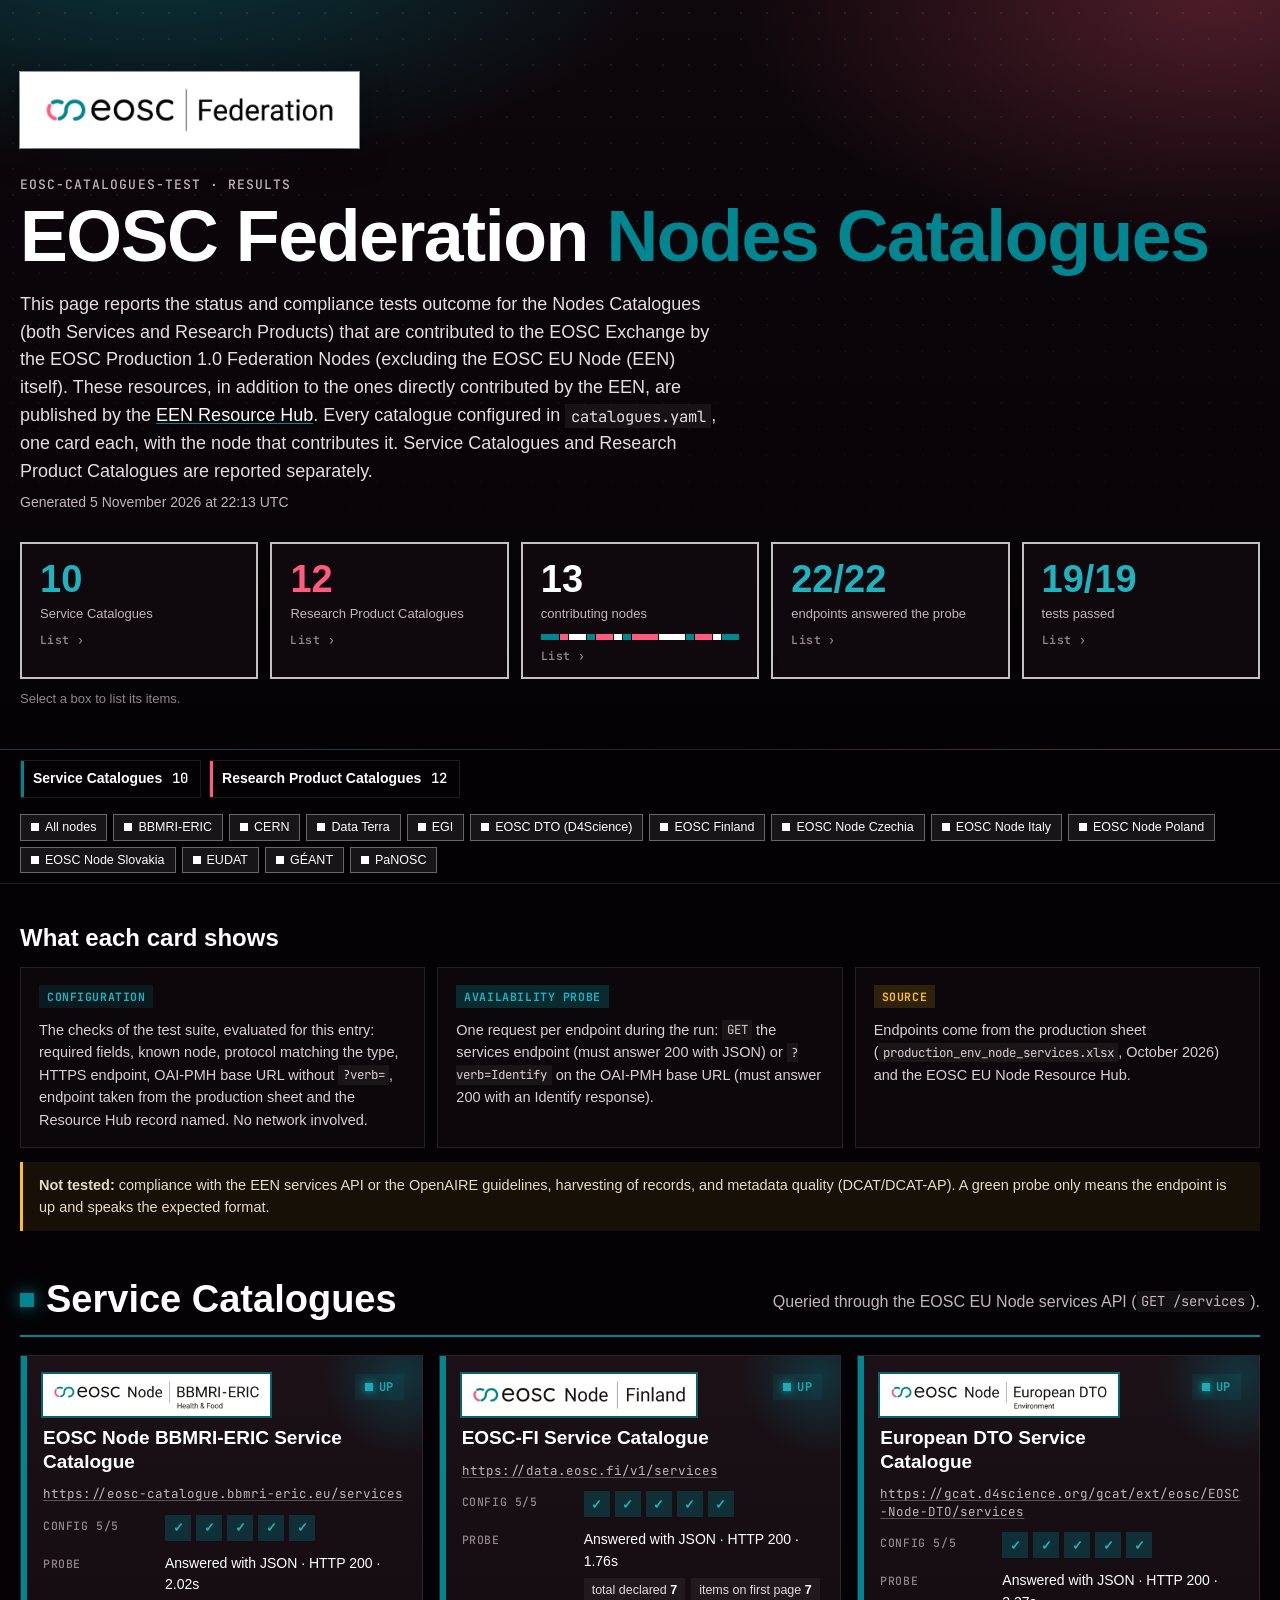
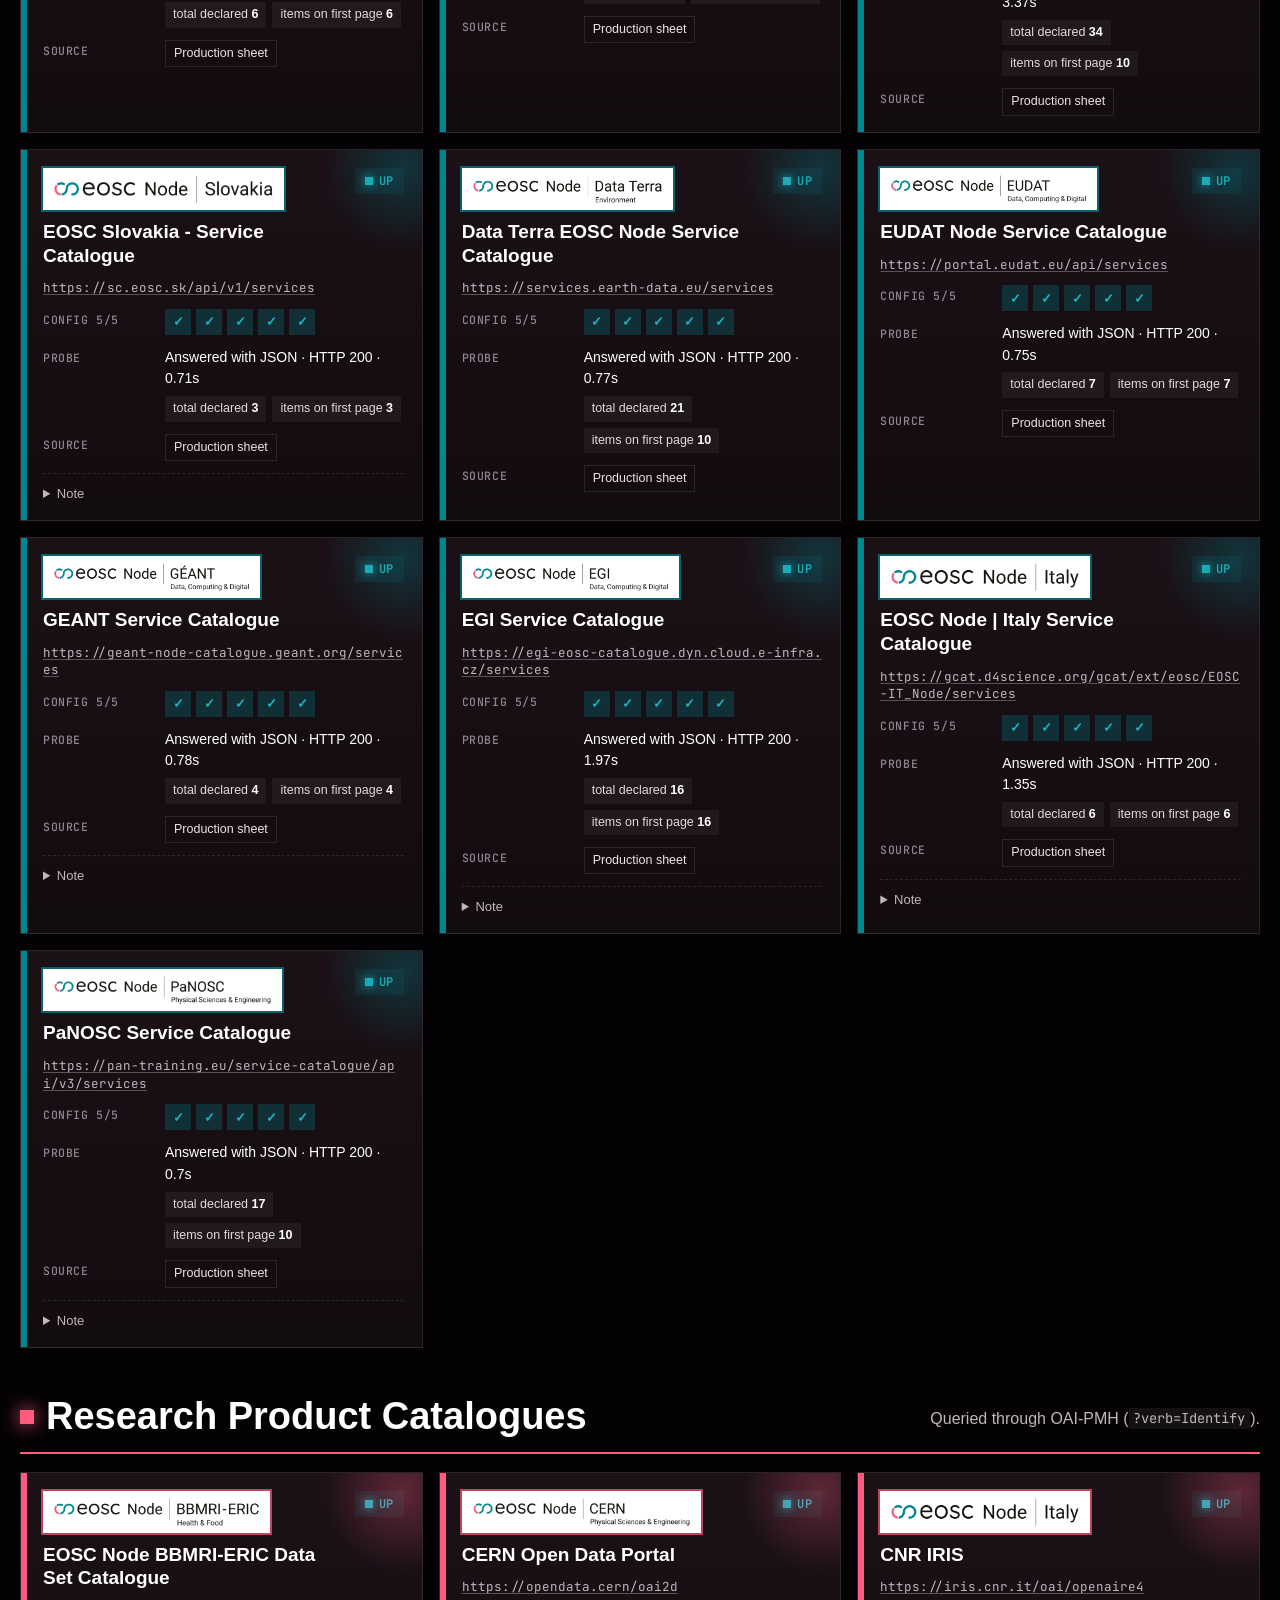
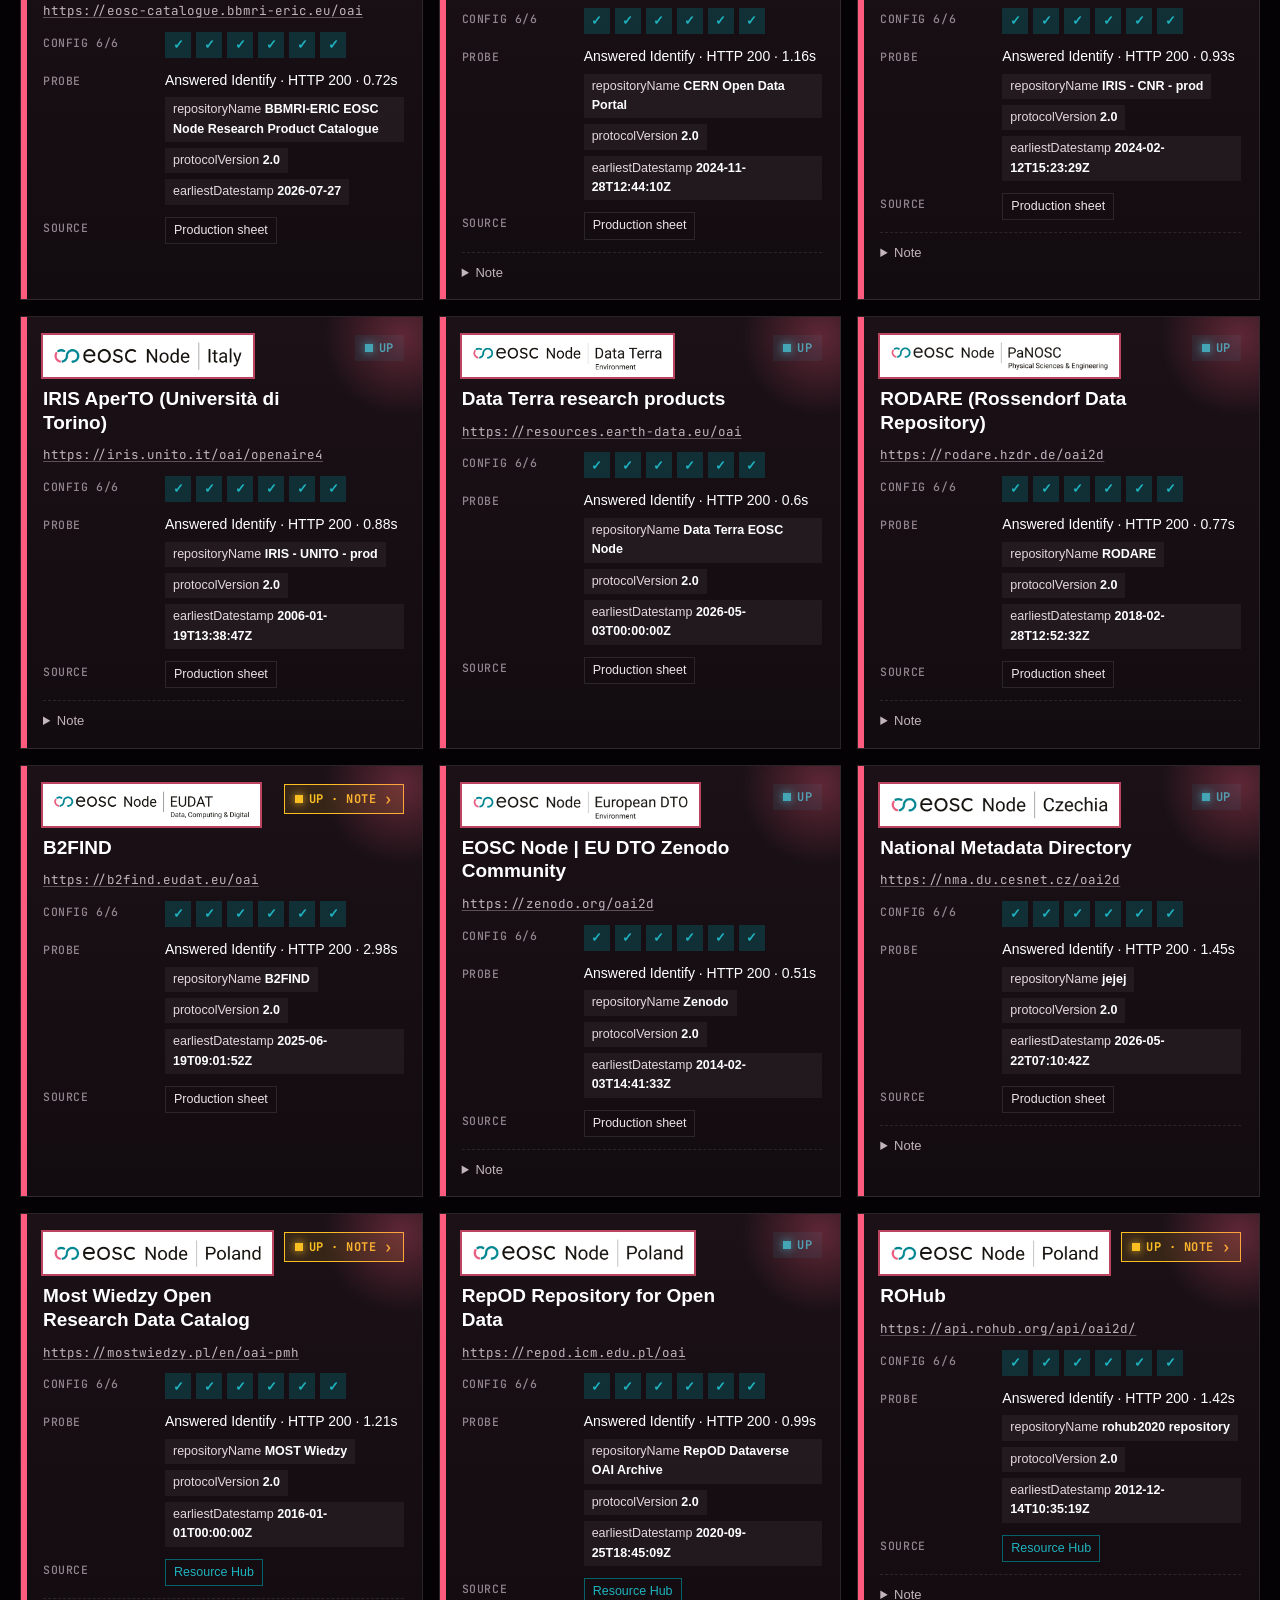
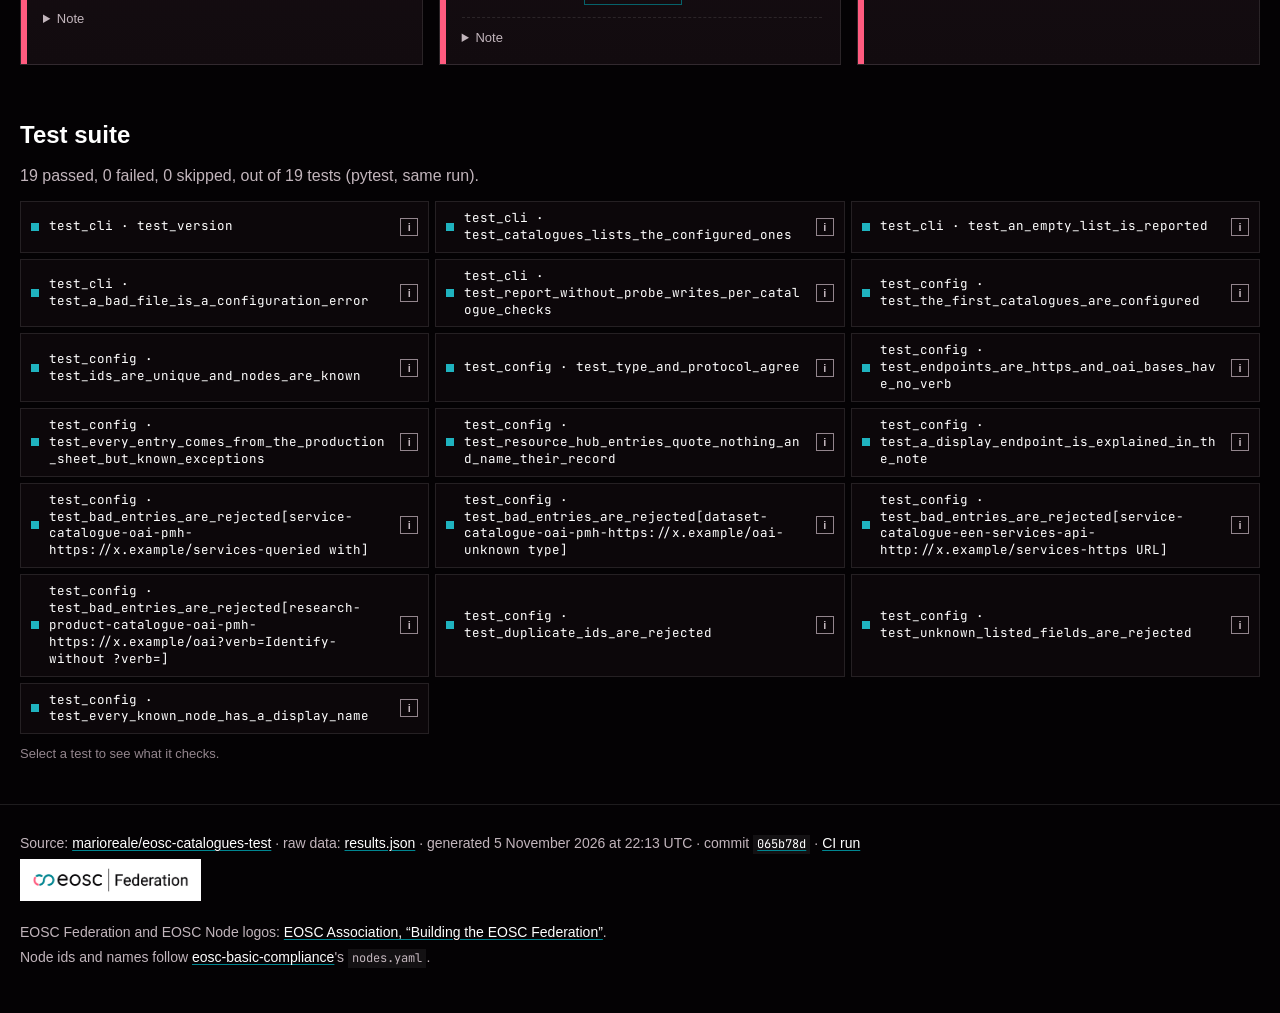
==== commit 64e057f9: "results: copy of the results page from 065b78d" ====
--- a/results/index.html
+++ b/results/index.html
@@ -174,6 +174,8 @@
   background: #fff; border-radius: 0;
   box-shadow: 0 0 0 2px color-mix(in srgb, var(--node) 70%, transparent);
 }
+a.node-logo { cursor: pointer; transition: box-shadow .15s ease; }
+a.node-logo:hover, a.node-logo:focus-visible { box-shadow: 0 0 0 3px var(--node); outline: none; }
 .node-logo img { display: block; height: 30px; width: auto; max-width: 100%; object-fit: contain; }
 .card h3 { margin: 2px 0 0; font: 700 19px/1.25 var(--font-display); }
 .endpoint { font: 400 12.5px/1.4 var(--font-mono); color: var(--muted); word-break: break-all; }
@@ -445,7 +447,7 @@
   </footer>
 
   <script>
-window.EMBEDDED_FILES = {"results.json": {"generated": "2026-11-05T16:54:15Z", "version": "0.1.0", "tests": {"total": 19, "passed": 19, "failed": 0, "skipped": 0, "cases": [{"name": "test_version", "file": "tests.test_cli", "outcome": "passed"}, {"name": "test_catalogues_lists_the_configured_ones", "file": "tests.test_cli", "outcome": "passed"}, {"name": "test_an_empty_list_is_reported", "file": "tests.test_cli", "outcome": "passed"}, {"name": "test_a_bad_file_is_a_configuration_error", "file": "tests.test_cli", "outcome": "passed"}, {"name": "test_report_without_probe_writes_per_catalogue_checks", "file": "tests.test_cli", "outcome": "passed"}, {"name": "test_the_first_catalogues_are_configured", "file": "tests.test_config", "outcome": "passed"}, {"name": "test_ids_are_unique_and_nodes_are_known", "file": "tests.test_config", "outcome": "passed"}, {"name": "test_type_and_protocol_agree", "file": "tests.test_config", "outcome": "passed"}, {"name": "test_endpoints_are_https_and_oai_bases_have_no_verb", "file": "tests.test_config", "outcome": "passed"}, {"name": "test_every_entry_comes_from_the_production_sheet_but_known_exceptions", "file": "tests.test_config", "outcome": "passed"}, {"name": "test_resource_hub_entries_quote_nothing_and_name_their_record", "file": "tests.test_config", "outcome": "passed"}, {"name": "test_a_display_endpoint_is_explained_in_the_note", "file": "tests.test_config", "outcome": "passed"}, {"name": "test_bad_entries_are_rejected[service-catalogue-oai-pmh-https://x.example/services-queried with]", "file": "tests.test_config", "outcome": "passed"}, {"name": "test_bad_entries_are_rejected[dataset-catalogue-oai-pmh-https://x.example/oai-unknown type]", "file": "tests.test_config", "outcome": "passed"}, {"name": "test_bad_entries_are_rejected[service-catalogue-een-services-api-http://x.example/services-https URL]", "file": "tests.test_config", "outcome": "passed"}, {"name": "test_bad_entries_are_rejected[research-product-catalogue-oai-pmh-https://x.example/oai?verb=Identify-without ?verb=]", "file": "tests.test_config", "outcome": "passed"}, {"name": "test_duplicate_ids_are_rejected", "file": "tests.test_config", "outcome": "passed"}, {"name": "test_unknown_listed_fields_are_rejected", "file": "tests.test_config", "outcome": "passed"}, {"name": "test_every_known_node_has_a_display_name", "file": "tests.test_config", "outcome": "passed"}]}, "commit": "36eb061cd6884135bbe34a43203b9c4d93807f86", "run_url": "https://github.com/marioreale/eosc-catalogues-test/actions/runs/42069123156", "catalogues": [{"id": "bbmri-eric-services", "node": "bbmri-eric", "name": "EOSC Node BBMRI-ERIC Service Catalogue", "type": "service-catalogue", "protocol": "een-services-api", "endpoint": "https://eosc-catalogue.bbmri-eric.eu/services", "source": "production", "website": "https://eosc-catalogue.bbmri-eric.eu", "display_endpoint": "", "note": "", "listed": {}, "node_name": "BBMRI-ERIC", "checks": [{"key": "fields", "label": "All required fields present", "passed": true, "detail": "id, node, name, type, protocol, endpoint, source"}, {"key": "node", "label": "Node is a known EOSC Node", "passed": true, "detail": "bbmri-eric"}, {"key": "protocol", "label": "Protocol matches catalogue type", "passed": true, "detail": "service-catalogue → een-services-api"}, {"key": "https", "label": "Endpoint uses HTTPS", "passed": true, "detail": "https://eosc-catalogue.bbmri-eric.eu/services"}, {"key": "source", "label": "Endpoint taken from the production sheet", "passed": true, "detail": "production"}], "probe": {"url": "https://eosc-catalogue.bbmri-eric.eu/services", "http_status": 200, "seconds": 0.62, "content_type": "application/json", "outcome": "pass", "summary": "Answered with JSON", "facts": {"total declared": 6, "items on first page": 6}, "observations": []}}, {"id": "eosc-fi-services", "node": "eosc-fi", "name": "EOSC-FI Service Catalogue", "type": "service-catalogue", "protocol": "een-services-api", "endpoint": "https://data.eosc.fi/v1/services", "source": "production", "website": "https://eosc.fi", "display_endpoint": "", "note": "", "listed": {}, "node_name": "EOSC Finland", "checks": [{"key": "fields", "label": "All required fields present", "passed": true, "detail": "id, node, name, type, protocol, endpoint, source"}, {"key": "node", "label": "Node is a known EOSC Node", "passed": true, "detail": "eosc-fi"}, {"key": "protocol", "label": "Protocol matches catalogue type", "passed": true, "detail": "service-catalogue → een-services-api"}, {"key": "https", "label": "Endpoint uses HTTPS", "passed": true, "detail": "https://data.eosc.fi/v1/services"}, {"key": "source", "label": "Endpoint taken from the production sheet", "passed": true, "detail": "production"}], "probe": {"url": "https://data.eosc.fi/v1/services", "http_status": 200, "seconds": 1.31, "content_type": "application/json;charset=UTF-8", "outcome": "pass", "summary": "Answered with JSON", "facts": {"total declared": 7, "items on first page": 7}, "observations": []}}, {"id": "eosc-dto-services", "node": "eosc-dto", "name": "European DTO Service Catalogue", "type": "service-catalogue", "protocol": "een-services-api", "endpoint": "https://gcat.d4science.org/gcat/ext/eosc/EOSC-Node-DTO/services", "source": "production", "website": "https://eosc-dto.d4science.org/service-catalogue-organization/eoscnodedto-catalogue", "display_endpoint": "", "note": "", "listed": {}, "node_name": "EOSC DTO (D4Science)", "checks": [{"key": "fields", "label": "All required fields present", "passed": true, "detail": "id, node, name, type, protocol, endpoint, source"}, {"key": "node", "label": "Node is a known EOSC Node", "passed": true, "detail": "eosc-dto"}, {"key": "protocol", "label": "Protocol matches catalogue type", "passed": true, "detail": "service-catalogue → een-services-api"}, {"key": "https", "label": "Endpoint uses HTTPS", "passed": true, "detail": "https://gcat.d4science.org/gcat/ext/eosc/EOSC-Node-DTO/services"}, {"key": "source", "label": "Endpoint taken from the production sheet", "passed": true, "detail": "production"}], "probe": {"url": "https://gcat.d4science.org/gcat/ext/eosc/EOSC-Node-DTO/services", "http_status": 200, "seconds": 2.7, "content_type": "application/json;charset=UTF-8", "outcome": "pass", "summary": "Answered with JSON", "facts": {"total declared": 34, "items on first page": 10}, "observations": []}}, {"id": "eosc-sk-services", "node": "eosc-sk", "name": "EOSC Slovakia - Service Catalogue", "type": "service-catalogue", "protocol": "een-services-api", "endpoint": "https://sc.eosc.sk/api/v1/services", "source": "production", "website": "https://sc.eosc.sk/", "display_endpoint": "", "note": "Its envelope adds node, quantity, order, sort and version to total/from/to, unlike the others.", "listed": {}, "node_name": "EOSC Node Slovakia", "checks": [{"key": "fields", "label": "All required fields present", "passed": true, "detail": "id, node, name, type, protocol, endpoint, source"}, {"key": "node", "label": "Node is a known EOSC Node", "passed": true, "detail": "eosc-sk"}, {"key": "protocol", "label": "Protocol matches catalogue type", "passed": true, "detail": "service-catalogue → een-services-api"}, {"key": "https", "label": "Endpoint uses HTTPS", "passed": true, "detail": "https://sc.eosc.sk/api/v1/services"}, {"key": "source", "label": "Endpoint taken from the production sheet", "passed": true, "detail": "production"}], "probe": {"url": "https://sc.eosc.sk/api/v1/services", "http_status": 200, "seconds": 0.62, "content_type": "application/json; charset=utf-8", "outcome": "pass", "summary": "Answered with JSON", "facts": {"total declared": 3, "items on first page": 3}, "observations": []}}, {"id": "data-terra-services", "node": "data-terra", "name": "Data Terra EOSC Node Service Catalogue", "type": "service-catalogue", "protocol": "een-services-api", "endpoint": "https://services.earth-data.eu/services", "source": "production", "website": "https://earth-data.eu/", "display_endpoint": "", "note": "", "listed": {}, "node_name": "Data Terra", "checks": [{"key": "fields", "label": "All required fields present", "passed": true, "detail": "id, node, name, type, protocol, endpoint, source"}, {"key": "node", "label": "Node is a known EOSC Node", "passed": true, "detail": "data-terra"}, {"key": "protocol", "label": "Protocol matches catalogue type", "passed": true, "detail": "service-catalogue → een-services-api"}, {"key": "https", "label": "Endpoint uses HTTPS", "passed": true, "detail": "https://services.earth-data.eu/services"}, {"key": "source", "label": "Endpoint taken from the production sheet", "passed": true, "detail": "production"}], "probe": {"url": "https://services.earth-data.eu/services", "http_status": 200, "seconds": 1.01, "content_type": "application/json", "outcome": "pass", "summary": "Answered with JSON", "facts": {"total declared": 21, "items on first page": 10}, "observations": []}}, {"id": "eudat-services", "node": "eudat", "name": "EUDAT Node Service Catalogue", "type": "service-catalogue", "protocol": "een-services-api", "endpoint": "https://portal.eudat.eu/api/services", "source": "production", "website": "https://portal.eudat.eu/catalog", "display_endpoint": "", "note": "", "listed": {}, "node_name": "EUDAT", "checks": [{"key": "fields", "label": "All required fields present", "passed": true, "detail": "id, node, name, type, protocol, endpoint, source"}, {"key": "node", "label": "Node is a known EOSC Node", "passed": true, "detail": "eudat"}, {"key": "protocol", "label": "Protocol matches catalogue type", "passed": true, "detail": "service-catalogue → een-services-api"}, {"key": "https", "label": "Endpoint uses HTTPS", "passed": true, "detail": "https://portal.eudat.eu/api/services"}, {"key": "source", "label": "Endpoint taken from the production sheet", "passed": true, "detail": "production"}], "probe": {"url": "https://portal.eudat.eu/api/services", "http_status": 200, "seconds": 0.61, "content_type": "application/json", "outcome": "pass", "summary": "Answered with JSON", "facts": {"total declared": 7, "items on first page": 7}, "observations": []}}, {"id": "geant-services", "node": "geant", "name": "GEANT Service Catalogue", "type": "service-catalogue", "protocol": "een-services-api", "endpoint": "https://geant-node-catalogue.geant.org/services", "source": "production", "website": "https://geant-node-catalogue.geant.org", "display_endpoint": "", "note": "Unlike GÉANT's landing page, the catalogue API answered without a Cloudflare challenge.", "listed": {}, "node_name": "GÉANT", "checks": [{"key": "fields", "label": "All required fields present", "passed": true, "detail": "id, node, name, type, protocol, endpoint, source"}, {"key": "node", "label": "Node is a known EOSC Node", "passed": true, "detail": "geant"}, {"key": "protocol", "label": "Protocol matches catalogue type", "passed": true, "detail": "service-catalogue → een-services-api"}, {"key": "https", "label": "Endpoint uses HTTPS", "passed": true, "detail": "https://geant-node-catalogue.geant.org/services"}, {"key": "source", "label": "Endpoint taken from the production sheet", "passed": true, "detail": "production"}], "probe": {"url": "https://geant-node-catalogue.geant.org/services", "http_status": 200, "seconds": 0.68, "content_type": "application/json", "outcome": "pass", "summary": "Answered with JSON", "facts": {"total declared": 4, "items on first page": 4}, "observations": []}}, {"id": "egi-services", "node": "egi", "name": "EGI Service Catalogue", "type": "service-catalogue", "protocol": "een-services-api", "endpoint": "https://egi-eosc-catalogue.dyn.cloud.e-infra.cz/services", "source": "production", "website": "https://www.egi.eu/services", "display_endpoint": "", "note": "The host root, https://egi-eosc-catalogue.dyn.cloud.e-infra.cz/, answers HTTP 404; /services is the listing (16 services on 4 November 2026, all in one page).", "listed": {}, "node_name": "EGI", "checks": [{"key": "fields", "label": "All required fields present", "passed": true, "detail": "id, node, name, type, protocol, endpoint, source"}, {"key": "node", "label": "Node is a known EOSC Node", "passed": true, "detail": "egi"}, {"key": "protocol", "label": "Protocol matches catalogue type", "passed": true, "detail": "service-catalogue → een-services-api"}, {"key": "https", "label": "Endpoint uses HTTPS", "passed": true, "detail": "https://egi-eosc-catalogue.dyn.cloud.e-infra.cz/services"}, {"key": "source", "label": "Endpoint taken from the production sheet", "passed": true, "detail": "production"}], "probe": {"url": "https://egi-eosc-catalogue.dyn.cloud.e-infra.cz/services", "http_status": 200, "seconds": 2.0, "content_type": "application/json", "outcome": "pass", "summary": "Answered with JSON", "facts": {"total declared": 16, "items on first page": 16}, "observations": []}}, {"id": "eosc-it-services", "node": "eosc-it", "name": "EOSC Node | Italy Service Catalogue", "type": "service-catalogue", "protocol": "een-services-api", "endpoint": "https://gcat.d4science.org/gcat/ext/eosc/EOSC-IT_Node/services", "source": "production", "website": "https://eosc.it/catalogue", "display_endpoint": "", "note": "Same gCat software as the DTO catalogue. Its listing includes IRIS AperTO, which is also listed below as a research product catalogue.", "listed": {}, "node_name": "EOSC Node Italy", "checks": [{"key": "fields", "label": "All required fields present", "passed": true, "detail": "id, node, name, type, protocol, endpoint, source"}, {"key": "node", "label": "Node is a known EOSC Node", "passed": true, "detail": "eosc-it"}, {"key": "protocol", "label": "Protocol matches catalogue type", "passed": true, "detail": "service-catalogue → een-services-api"}, {"key": "https", "label": "Endpoint uses HTTPS", "passed": true, "detail": "https://gcat.d4science.org/gcat/ext/eosc/EOSC-IT_Node/services"}, {"key": "source", "label": "Endpoint taken from the production sheet", "passed": true, "detail": "production"}], "probe": {"url": "https://gcat.d4science.org/gcat/ext/eosc/EOSC-IT_Node/services", "http_status": 200, "seconds": 0.97, "content_type": "application/json;charset=UTF-8", "outcome": "pass", "summary": "Answered with JSON", "facts": {"total declared": 6, "items on first page": 6}, "observations": []}}, {"id": "panosc-services", "node": "panosc", "name": "PaNOSC Service Catalogue", "type": "service-catalogue", "protocol": "een-services-api", "endpoint": "https://pan-training.eu/service-catalogue/api/v3/services", "source": "production", "website": "https://services.tesshub.hzdr.de/collections/eosc-panosc-node-services", "display_endpoint": "", "note": "Paginated: 17 services on 4 November 2026, 10 returned per page. Like Slovakia's, its envelope adds count, order, sort and version.", "listed": {}, "node_name": "PaNOSC", "checks": [{"key": "fields", "label": "All required fields present", "passed": true, "detail": "id, node, name, type, protocol, endpoint, source"}, {"key": "node", "label": "Node is a known EOSC Node", "passed": true, "detail": "panosc"}, {"key": "protocol", "label": "Protocol matches catalogue type", "passed": true, "detail": "service-catalogue → een-services-api"}, {"key": "https", "label": "Endpoint uses HTTPS", "passed": true, "detail": "https://pan-training.eu/service-catalogue/api/v3/services"}, {"key": "source", "label": "Endpoint taken from the production sheet", "passed": true, "detail": "production"}], "probe": {"url": "https://pan-training.eu/service-catalogue/api/v3/services", "http_status": 200, "seconds": 0.56, "content_type": "application/json", "outcome": "pass", "summary": "Answered with JSON", "facts": {"total declared": 17, "items on first page": 10}, "observations": []}}, {"id": "bbmri-eric-oai", "node": "bbmri-eric", "name": "EOSC Node BBMRI-ERIC Data Set Catalogue", "type": "research-product-catalogue", "protocol": "oai-pmh", "endpoint": "https://eosc-catalogue.bbmri-eric.eu/oai", "source": "production", "website": "", "display_endpoint": "", "note": "", "listed": {"comment": "Improvement requested"}, "node_name": "BBMRI-ERIC", "checks": [{"key": "fields", "label": "All required fields present", "passed": true, "detail": "id, node, name, type, protocol, endpoint, source"}, {"key": "node", "label": "Node is a known EOSC Node", "passed": true, "detail": "bbmri-eric"}, {"key": "protocol", "label": "Protocol matches catalogue type", "passed": true, "detail": "research-product-catalogue → oai-pmh"}, {"key": "https", "label": "Endpoint uses HTTPS", "passed": true, "detail": "https://eosc-catalogue.bbmri-eric.eu/oai"}, {"key": "oai-base", "label": "OAI-PMH base URL has no ?verb=", "passed": true, "detail": ""}, {"key": "source", "label": "Endpoint taken from the production sheet", "passed": true, "detail": "production"}], "probe": {"url": "https://eosc-catalogue.bbmri-eric.eu/oai?verb=Identify", "http_status": 200, "seconds": 0.47, "content_type": "text/xml; charset=utf-8", "outcome": "pass", "summary": "Answered Identify", "facts": {"repositoryName": "BBMRI-ERIC EOSC Node Research Product Catalogue", "protocolVersion": "2.0", "baseURL": "https://eosc-catalogue.bbmri-eric.eu/oai", "earliestDatestamp": "2026-07-27"}, "observations": []}}, {"id": "cern-opendata-oai", "node": "cern", "name": "CERN Open Data Portal", "type": "research-product-catalogue", "protocol": "oai-pmh", "endpoint": "https://opendata.cern/oai2d", "source": "production", "website": "", "display_endpoint": "", "note": "The sheet gives https://opendata.cern/oai2d?verb=Identify; the base URL is used here.", "listed": {}, "node_name": "CERN", "checks": [{"key": "fields", "label": "All required fields present", "passed": true, "detail": "id, node, name, type, protocol, endpoint, source"}, {"key": "node", "label": "Node is a known EOSC Node", "passed": true, "detail": "cern"}, {"key": "protocol", "label": "Protocol matches catalogue type", "passed": true, "detail": "research-product-catalogue → oai-pmh"}, {"key": "https", "label": "Endpoint uses HTTPS", "passed": true, "detail": "https://opendata.cern/oai2d"}, {"key": "oai-base", "label": "OAI-PMH base URL has no ?verb=", "passed": true, "detail": ""}, {"key": "source", "label": "Endpoint taken from the production sheet", "passed": true, "detail": "production"}], "probe": {"url": "https://opendata.cern/oai2d?verb=Identify", "http_status": 200, "seconds": 0.88, "content_type": "text/xml; charset=utf-8", "outcome": "pass", "summary": "Answered Identify", "facts": {"repositoryName": "CERN Open Data Portal", "protocolVersion": "2.0", "baseURL": "https://opendata.cern/oai2d", "earliestDatestamp": "2024-11-28T12:44:10Z"}, "observations": []}}, {"id": "eosc-it-cnr-iris-oai", "node": "eosc-it", "name": "CNR IRIS", "type": "research-product-catalogue", "protocol": "oai-pmh", "endpoint": "https://iris.cnr.it/oai/openaire4", "source": "production", "website": "", "display_endpoint": "", "note": "Did not answer Identify within 20 s on 23 October 2026, nor in some later runs.", "listed": {}, "node_name": "EOSC Node Italy", "checks": [{"key": "fields", "label": "All required fields present", "passed": true, "detail": "id, node, name, type, protocol, endpoint, source"}, {"key": "node", "label": "Node is a known EOSC Node", "passed": true, "detail": "eosc-it"}, {"key": "protocol", "label": "Protocol matches catalogue type", "passed": true, "detail": "research-product-catalogue → oai-pmh"}, {"key": "https", "label": "Endpoint uses HTTPS", "passed": true, "detail": "https://iris.cnr.it/oai/openaire4"}, {"key": "oai-base", "label": "OAI-PMH base URL has no ?verb=", "passed": true, "detail": ""}, {"key": "source", "label": "Endpoint taken from the production sheet", "passed": true, "detail": "production"}], "probe": {"url": "https://iris.cnr.it/oai/openaire4?verb=Identify", "http_status": 200, "seconds": 1.05, "content_type": "text/xml;charset=UTF-8", "outcome": "pass", "summary": "Answered Identify", "facts": {"repositoryName": "IRIS - CNR - prod", "protocolVersion": "2.0", "baseURL": "https://iris.cnr.it/oai/openaire4", "earliestDatestamp": "2024-02-12T15:23:29Z"}, "observations": []}}, {"id": "eosc-it-unito-iris-oai", "node": "eosc-it", "name": "IRIS AperTO (Università di Torino)", "type": "research-product-catalogue", "protocol": "oai-pmh", "endpoint": "https://iris.unito.it/oai/openaire4", "source": "production", "website": "", "display_endpoint": "", "note": "Did not answer Identify within 20 s on 23 October 2026.", "listed": {}, "node_name": "EOSC Node Italy", "checks": [{"key": "fields", "label": "All required fields present", "passed": true, "detail": "id, node, name, type, protocol, endpoint, source"}, {"key": "node", "label": "Node is a known EOSC Node", "passed": true, "detail": "eosc-it"}, {"key": "protocol", "label": "Protocol matches catalogue type", "passed": true, "detail": "research-product-catalogue → oai-pmh"}, {"key": "https", "label": "Endpoint uses HTTPS", "passed": true, "detail": "https://iris.unito.it/oai/openaire4"}, {"key": "oai-base", "label": "OAI-PMH base URL has no ?verb=", "passed": true, "detail": ""}, {"key": "source", "label": "Endpoint taken from the production sheet", "passed": true, "detail": "production"}], "probe": {"url": "https://iris.unito.it/oai/openaire4?verb=Identify", "http_status": 200, "seconds": 2.34, "content_type": "text/xml;charset=UTF-8", "outcome": "pass", "summary": "Answered Identify", "facts": {"repositoryName": "IRIS - UNITO - prod", "protocolVersion": "2.0", "baseURL": "https://iris.unito.it/oai/openaire4", "earliestDatestamp": "2006-01-19T13:38:47Z"}, "observations": []}}, {"id": "data-terra-oai", "node": "data-terra", "name": "Data Terra research products", "type": "research-product-catalogue", "protocol": "oai-pmh", "endpoint": "https://resources.earth-data.eu/oai", "source": "production", "website": "", "display_endpoint": "", "note": "", "listed": {"comment": "Improvement requested"}, "node_name": "Data Terra", "checks": [{"key": "fields", "label": "All required fields present", "passed": true, "detail": "id, node, name, type, protocol, endpoint, source"}, {"key": "node", "label": "Node is a known EOSC Node", "passed": true, "detail": "data-terra"}, {"key": "protocol", "label": "Protocol matches catalogue type", "passed": true, "detail": "research-product-catalogue → oai-pmh"}, {"key": "https", "label": "Endpoint uses HTTPS", "passed": true, "detail": "https://resources.earth-data.eu/oai"}, {"key": "oai-base", "label": "OAI-PMH base URL has no ?verb=", "passed": true, "detail": ""}, {"key": "source", "label": "Endpoint taken from the production sheet", "passed": true, "detail": "production"}], "probe": {"url": "https://resources.earth-data.eu/oai?verb=Identify", "http_status": 200, "seconds": 0.62, "content_type": "text/xml; charset=UTF-8", "outcome": "pass", "summary": "Answered Identify", "facts": {"repositoryName": "Data Terra EOSC Node", "protocolVersion": "2.0", "baseURL": "https://resources.earth-data.eu/oai", "earliestDatestamp": "2026-05-03T00:00:00Z"}, "observations": []}}, {"id": "panosc-rodare-oai", "node": "panosc", "name": "RODARE (Rossendorf Data Repository)", "type": "research-product-catalogue", "protocol": "oai-pmh", "endpoint": "https://rodare.hzdr.de/oai2d", "source": "production", "website": "", "display_endpoint": "", "note": "The sheet gives https://rodare.hzdr.de/oai2d?verb=Identify; the base URL is used here.", "listed": {}, "node_name": "PaNOSC", "checks": [{"key": "fields", "label": "All required fields present", "passed": true, "detail": "id, node, name, type, protocol, endpoint, source"}, {"key": "node", "label": "Node is a known EOSC Node", "passed": true, "detail": "panosc"}, {"key": "protocol", "label": "Protocol matches catalogue type", "passed": true, "detail": "research-product-catalogue → oai-pmh"}, {"key": "https", "label": "Endpoint uses HTTPS", "passed": true, "detail": "https://rodare.hzdr.de/oai2d"}, {"key": "oai-base", "label": "OAI-PMH base URL has no ?verb=", "passed": true, "detail": ""}, {"key": "source", "label": "Endpoint taken from the production sheet", "passed": true, "detail": "production"}], "probe": {"url": "https://rodare.hzdr.de/oai2d?verb=Identify", "http_status": 200, "seconds": 0.92, "content_type": "text/xml; charset=utf-8", "outcome": "pass", "summary": "Answered Identify", "facts": {"repositoryName": "RODARE", "protocolVersion": "2.0", "baseURL": "https://rodare.hzdr.de/oai2d", "earliestDatestamp": "2018-02-28T12:52:32Z"}, "observations": []}}, {"id": "eudat-b2find-oai", "node": "eudat", "name": "B2FIND", "type": "research-product-catalogue", "protocol": "oai-pmh", "endpoint": "https://b2find.eudat.eu/oai", "source": "production", "website": "", "display_endpoint": "", "note": "", "listed": {"evaluation_eosc_a": "Catalogue openly accessible, UAP/AUP linked"}, "node_name": "EUDAT", "checks": [{"key": "fields", "label": "All required fields present", "passed": true, "detail": "id, node, name, type, protocol, endpoint, source"}, {"key": "node", "label": "Node is a known EOSC Node", "passed": true, "detail": "eudat"}, {"key": "protocol", "label": "Protocol matches catalogue type", "passed": true, "detail": "research-product-catalogue → oai-pmh"}, {"key": "https", "label": "Endpoint uses HTTPS", "passed": true, "detail": "https://b2find.eudat.eu/oai"}, {"key": "oai-base", "label": "OAI-PMH base URL has no ?verb=", "passed": true, "detail": ""}, {"key": "source", "label": "Endpoint taken from the production sheet", "passed": true, "detail": "production"}], "probe": {"url": "https://b2find.eudat.eu/oai?verb=Identify", "http_status": 200, "seconds": 2.36, "content_type": "text/xml; charset=utf-8", "outcome": "pass", "summary": "Answered Identify", "facts": {"repositoryName": "B2FIND", "protocolVersion": "2.0", "baseURL": "http://131.175.206.246/oai", "earliestDatestamp": "2025-06-19T09:01:52Z"}, "observations": ["Identify declares baseURL http://131.175.206.246/oai, not the endpoint queried"]}}, {"id": "eosc-dto-zenodo-oai", "node": "eosc-dto", "name": "EOSC Node | EU DTO Zenodo Community", "type": "research-product-catalogue", "protocol": "oai-pmh", "endpoint": "https://zenodo.org/oai2d", "source": "production", "website": "", "display_endpoint": "", "note": "This is all of Zenodo; the node's records are one community, so a harvest needs that community's OAI set, still to be identified.", "listed": {}, "node_name": "EOSC DTO (D4Science)", "checks": [{"key": "fields", "label": "All required fields present", "passed": true, "detail": "id, node, name, type, protocol, endpoint, source"}, {"key": "node", "label": "Node is a known EOSC Node", "passed": true, "detail": "eosc-dto"}, {"key": "protocol", "label": "Protocol matches catalogue type", "passed": true, "detail": "research-product-catalogue → oai-pmh"}, {"key": "https", "label": "Endpoint uses HTTPS", "passed": true, "detail": "https://zenodo.org/oai2d"}, {"key": "oai-base", "label": "OAI-PMH base URL has no ?verb=", "passed": true, "detail": ""}, {"key": "source", "label": "Endpoint taken from the production sheet", "passed": true, "detail": "production"}], "probe": {"url": "https://zenodo.org/oai2d?verb=Identify", "http_status": 200, "seconds": 0.48, "content_type": "text/xml; charset=utf-8", "outcome": "pass", "summary": "Answered Identify", "facts": {"repositoryName": "Zenodo", "protocolVersion": "2.0", "baseURL": "https://zenodo.org/oai2d", "earliestDatestamp": "2014-02-03T14:41:33Z"}, "observations": []}}, {"id": "eosc-cz-nmd-oai", "node": "eosc-cz", "name": "National Metadata Directory", "type": "research-product-catalogue", "protocol": "oai-pmh", "endpoint": "https://test1.nma.du.cesnet.cz/oai2d", "source": "production", "website": "", "display_endpoint": "https://nma.du.cesnet.cz/oai2d", "note": "Shown as https://nma.du.cesnet.cz/oai2d, the intended production address, but queried at https://test1.nma.du.cesnet.cz/oai2d, the address the production sheet lists. On 4 November 2026 the production address did not work: its server presented a generic certificate (\"TRAEFIK DEFAULT CERT\", not valid for the host) and answered \"404 page not found\"; the test1 address answered Identify.", "listed": {"evaluation_eosc_a": "https://test1.nma.du.cesnet.cz/"}, "node_name": "EOSC Node Czechia", "checks": [{"key": "fields", "label": "All required fields present", "passed": true, "detail": "id, node, name, type, protocol, endpoint, source"}, {"key": "node", "label": "Node is a known EOSC Node", "passed": true, "detail": "eosc-cz"}, {"key": "protocol", "label": "Protocol matches catalogue type", "passed": true, "detail": "research-product-catalogue → oai-pmh"}, {"key": "https", "label": "Endpoint uses HTTPS", "passed": true, "detail": "https://test1.nma.du.cesnet.cz/oai2d"}, {"key": "oai-base", "label": "OAI-PMH base URL has no ?verb=", "passed": true, "detail": ""}, {"key": "source", "label": "Endpoint taken from the production sheet", "passed": true, "detail": "production"}], "probe": {"url": "https://test1.nma.du.cesnet.cz/oai2d?verb=Identify", "http_status": 200, "seconds": 1.77, "content_type": "text/xml; charset=utf-8", "outcome": "pass", "summary": "Answered Identify", "facts": {"repositoryName": "jejej", "protocolVersion": "2.0", "baseURL": "https://test1.nma.du.cesnet.cz/oai2d", "earliestDatestamp": "2026-05-22T07:10:42Z"}, "observations": []}}, {"id": "eosc-pl-mostwiedzy-oai", "node": "eosc-pl", "name": "Most Wiedzy Open Research Data Catalog", "type": "research-product-catalogue", "protocol": "oai-pmh", "endpoint": "https://mostwiedzy.pl/en/oai-pmh", "source": "resource-hub", "website": "https://mostwiedzy.pl/", "display_endpoint": "", "note": "Hub record 21.11166/kFNSMX (registered 5 October 2026), re3data r3d100013366. The Hub records it as not OpenAIRE-compliant (\"Not compatible / Not relevant\"). Identify reports its baseURL with a trailing slash.", "listed": {}, "node_name": "EOSC Node Poland", "checks": [{"key": "fields", "label": "All required fields present", "passed": true, "detail": "id, node, name, type, protocol, endpoint, source"}, {"key": "node", "label": "Node is a known EOSC Node", "passed": true, "detail": "eosc-pl"}, {"key": "protocol", "label": "Protocol matches catalogue type", "passed": true, "detail": "research-product-catalogue → oai-pmh"}, {"key": "https", "label": "Endpoint uses HTTPS", "passed": true, "detail": "https://mostwiedzy.pl/en/oai-pmh"}, {"key": "oai-base", "label": "OAI-PMH base URL has no ?verb=", "passed": true, "detail": ""}, {"key": "source", "label": "Resource Hub entry names its Hub record", "passed": true, "detail": "resource-hub"}], "probe": {"url": "https://mostwiedzy.pl/en/oai-pmh?verb=Identify", "http_status": 200, "seconds": 1.45, "content_type": "text/xml; charset=UTF-8", "outcome": "pass", "summary": "Answered Identify", "facts": {"repositoryName": "MOST Wiedzy", "protocolVersion": "2.0", "baseURL": "https://mostwiedzy.pl/en/oai-pmh/", "earliestDatestamp": "2016-01-01T00:00:00Z"}, "observations": ["Identify declares baseURL https://mostwiedzy.pl/en/oai-pmh/, not the endpoint queried"]}}, {"id": "eosc-pl-repod-oai", "node": "eosc-pl", "name": "RepOD Repository for Open Data", "type": "research-product-catalogue", "protocol": "oai-pmh", "endpoint": "https://repod.icm.edu.pl/oai", "source": "resource-hub", "website": "https://repod.icm.edu.pl/", "display_endpoint": "", "note": "Hub record 21.11166/3S6tct (registered 7 October 2026). The Hub declares https://repod.icm.edu.pl/oai?verb=Identify; the base URL is used here, as Identify confirms (a Dataverse OAI server). The Hub records it as not OpenAIRE-compliant.", "listed": {}, "node_name": "EOSC Node Poland", "checks": [{"key": "fields", "label": "All required fields present", "passed": true, "detail": "id, node, name, type, protocol, endpoint, source"}, {"key": "node", "label": "Node is a known EOSC Node", "passed": true, "detail": "eosc-pl"}, {"key": "protocol", "label": "Protocol matches catalogue type", "passed": true, "detail": "research-product-catalogue → oai-pmh"}, {"key": "https", "label": "Endpoint uses HTTPS", "passed": true, "detail": "https://repod.icm.edu.pl/oai"}, {"key": "oai-base", "label": "OAI-PMH base URL has no ?verb=", "passed": true, "detail": ""}, {"key": "source", "label": "Resource Hub entry names its Hub record", "passed": true, "detail": "resource-hub"}], "probe": {"url": "https://repod.icm.edu.pl/oai?verb=Identify", "http_status": 200, "seconds": 1.6, "content_type": "text/xml;charset=UTF-8", "outcome": "pass", "summary": "Answered Identify", "facts": {"repositoryName": "RepOD Dataverse OAI Archive", "protocolVersion": "2.0", "baseURL": "https://repod.icm.edu.pl/oai", "earliestDatestamp": "2020-09-25T18:45:09Z"}, "observations": []}}, {"id": "eosc-pl-rohub-oai", "node": "eosc-pl", "name": "ROHub", "type": "research-product-catalogue", "protocol": "oai-pmh", "endpoint": "https://api.rohub.org/api/oai2d/", "source": "resource-hub", "website": "https://reliance.rohub.org/", "display_endpoint": "", "note": "Hub record 21.11166/l9sqU5 (registered 7 October 2026), re3data r3d100013832, declared OpenAIRE 4.0 compatible. Its Identify response gives a broken baseURL (\"https://<arguments.base.Str object at …>/api/oai2d/\"), which a harvester that trusts Identify would follow.", "listed": {}, "node_name": "EOSC Node Poland", "checks": [{"key": "fields", "label": "All required fields present", "passed": true, "detail": "id, node, name, type, protocol, endpoint, source"}, {"key": "node", "label": "Node is a known EOSC Node", "passed": true, "detail": "eosc-pl"}, {"key": "protocol", "label": "Protocol matches catalogue type", "passed": true, "detail": "research-product-catalogue → oai-pmh"}, {"key": "https", "label": "Endpoint uses HTTPS", "passed": true, "detail": "https://api.rohub.org/api/oai2d/"}, {"key": "oai-base", "label": "OAI-PMH base URL has no ?verb=", "passed": true, "detail": ""}, {"key": "source", "label": "Resource Hub entry names its Hub record", "passed": true, "detail": "resource-hub"}], "probe": {"url": "https://api.rohub.org/api/oai2d/?verb=Identify", "http_status": 200, "seconds": 1.7, "content_type": "application/xml; charset=utf-8", "outcome": "pass", "summary": "Answered Identify", "facts": {"repositoryName": "rohub2020 repository", "protocolVersion": "2.0", "baseURL": "https://<arguments.base.Str object at 0x7fe6316da090>/api/oai2d/", "earliestDatestamp": "2012-12-14T10:35:19Z"}, "observations": ["Identify declares baseURL https://<arguments.base.Str object at 0x7fe6316da090>/api/oai2d/, not the endpoint queried"]}}]}, "check-descriptions.json": {"note": "The ticks on each card: checks of the catalogue's entry in catalogues.yaml, evaluated without network access. See docs/README.md, section \"3. Availability probe\".", "checks": {"fields": {"passes": "The entry has all seven required fields: id, node, name, type, protocol, endpoint and source.", "why": "Every card, filter and probe relies on these fields.", "caveat": "Always green on the page: a file with a missing field is rejected by config.load() before the page is built.", "tests": ["test_a_bad_file_is_a_configuration_error"]}, "node": {"passes": "The node id is one of the 16 known EOSC Nodes, the same ids as in eosc-basic-compliance.", "why": "The card can show the node's name, colour and logo, and results can be joined with the landing-page checks by node.", "tests": ["test_ids_are_unique_and_nodes_are_known", "test_every_known_node_has_a_display_name"]}, "protocol": {"passes": "A Service Catalogue is queried through the EOSC EU Node services API (een-services-api); a Research Product Catalogue through OAI-PMH (oai-pmh).", "why": "The probe picks its request from the protocol, so a mismatch would query the catalogue the wrong way.", "tests": ["test_type_and_protocol_agree", "test_bad_entries_are_rejected[queried with]"]}, "https": {"passes": "The endpoint queried starts with https://.", "why": "Catalogues are queried over encrypted connections only.", "tests": ["test_endpoints_are_https_and_oai_bases_have_no_verb", "test_bad_entries_are_rejected[https URL]"]}, "oai-base": {"passes": "Research Product Catalogues only: the endpoint is the OAI-PMH base URL, with no request such as ?verb=Identify attached.", "why": "The probe adds ?verb=Identify itself; a copied request URL would produce a broken query.", "tests": ["test_endpoints_are_https_and_oai_bases_have_no_verb", "test_bad_entries_are_rejected[without ?verb=]"]}, "source:production": {"passes": "source is production: the endpoint was taken from the production sheet (production_env_node_services.xlsx).", "why": "Keeps the provenance of every endpoint explicit.", "tests": ["test_every_entry_comes_from_the_production_sheet_but_known_exceptions"]}, "source:resource-hub": {"passes": "source is resource-hub: the note names the Hub record (a 21.11166/… PID), and nothing is quoted from the sheet.", "why": "The production sheet does not list this catalogue; naming the Hub record keeps it traceable, and the Hub has no comment column to quote.", "tests": ["test_every_entry_comes_from_the_production_sheet_but_known_exceptions", "test_resource_hub_entries_quote_nothing_and_name_their_record"]}}}, "test-descriptions.json": {"source": "docs/README.md, section \"The 19 tests\"", "note": "Tests 8 to 11 are cases of one parametrized test; each writes a small invalid file to a temporary directory and expects a ConfigError with the given message.", "tests": {"test_the_first_catalogues_are_configured": {"n": 1, "file": "test_config.py", "asserts": "There are 22 entries; 10 are Service Catalogues; there are 13 distinct nodes.", "why": "Any entry added or removed by mistake shows up as a failing count."}, "test_ids_are_unique_and_nodes_are_known": {"n": 2, "file": "test_config.py", "asserts": "No id appears twice, and every node is one of the 16 node ids of eosc-basic-compliance.", "why": "Results from the two projects can be joined by node."}, "test_type_and_protocol_agree": {"n": 3, "file": "test_config.py", "asserts": "Each entry's protocol is the one its type requires.", "why": "A Service Catalogue is never probed with OAI-PMH, and the reverse."}, "test_endpoints_are_https_and_oai_bases_have_no_verb": {"n": 4, "file": "test_config.py", "asserts": "Every endpoint starts with https://; no OAI-PMH endpoint contains verb=.", "why": "The probe adds ?verb=Identify itself; a copied request URL would break it."}, "test_every_entry_comes_from_the_production_sheet_but_known_exceptions": {"n": 5, "file": "test_config.py", "asserts": "source is production for every node except the known exceptions listed in KNOWN_EXCEPTIONS (today only Poland, resource-hub). listed holds only comment and evaluation_eosc_a.", "why": "Provenance stays explicit; only the production sheet's two columns are quoted."}, "test_resource_hub_entries_quote_nothing_and_name_their_record": {"n": 6, "file": "test_config.py", "asserts": "There are exactly 3 Resource Hub entries. None has listed, and each note cites a \"Hub record 21.11166/…\" PID.", "why": "The Hub has no comment column, so nothing is attributed to it, and each entry can be traced."}, "test_a_display_endpoint_is_explained_in_the_note": {"n": 7, "file": "test_config.py", "asserts": "Only eosc-cz-nmd-oai has a display_endpoint. It differs from endpoint, and both URLs appear in the note.", "why": "Showing one URL while querying another is always disclosed."}, "test_bad_entries_are_rejected[queried with]": {"n": 8, "file": "test_config.py", "asserts": "A Service Catalogue declared with oai-pmh is rejected.", "why": "Checks the type/protocol rule in config.load()."}, "test_bad_entries_are_rejected[unknown type]": {"n": 9, "file": "test_config.py", "asserts": "A type such as dataset-catalogue is rejected.", "why": "Only the two catalogue types exist."}, "test_bad_entries_are_rejected[https URL]": {"n": 10, "file": "test_config.py", "asserts": "An http:// endpoint is rejected.", "why": "HTTPS only."}, "test_bad_entries_are_rejected[without ?verb=]": {"n": 11, "file": "test_config.py", "asserts": "An OAI-PMH endpoint ending in ?verb=Identify is rejected.", "why": "Base URLs only."}, "test_duplicate_ids_are_rejected": {"n": 12, "file": "test_config.py", "asserts": "Two entries with the same id are rejected.", "why": "Ids are keys on the page and in the JSON."}, "test_unknown_listed_fields_are_rejected": {"n": 13, "file": "test_config.py", "asserts": "listed: {status: …} is rejected.", "why": "Quotes are limited to the two production-sheet columns; for example, the sheet's status is not carried over."}, "test_every_known_node_has_a_display_name": {"n": 14, "file": "test_config.py", "asserts": "NODE_NAMES in report.py covers exactly the 16 known nodes.", "why": "Every card can show a readable node name."}, "test_version": {"n": 15, "file": "test_cli.py", "asserts": "catalogue-check version exits 0 and prints the package version.", "why": "The command-line tool installs and starts."}, "test_catalogues_lists_the_configured_ones": {"n": 16, "file": "test_cli.py", "asserts": "catalogue-check catalogues exits 0, lists bbmri-eric-services, and ends with \"22 catalogue(s): 10 service, 12 research product.\"", "why": "The listing command reads the committed file and counts it correctly."}, "test_an_empty_list_is_reported": {"n": 17, "file": "test_cli.py", "asserts": "An empty catalogues: [] file prints \"No catalogues configured yet.\" and exits 0.", "why": "An empty file is reported, not treated as an error."}, "test_a_bad_file_is_a_configuration_error": {"n": 18, "file": "test_cli.py", "asserts": "An entry with only an id makes the command exit with status 2.", "why": "A malformed file stops the tool with a distinct exit code."}, "test_report_without_probe_writes_per_catalogue_checks": {"n": 19, "file": "test_cli.py", "asserts": "catalogue-check report --no-probe writes JSON with 22 catalogues. Each has a node name, no probe result, and all its configuration checks passing.", "why": "The results page's data file is built correctly, without using the network."}}}};
+window.EMBEDDED_FILES = {"results.json": {"generated": "2026-11-05T22:13:26Z", "version": "0.1.0", "tests": {"total": 19, "passed": 19, "failed": 0, "skipped": 0, "cases": [{"name": "test_version", "file": "tests.test_cli", "outcome": "passed"}, {"name": "test_catalogues_lists_the_configured_ones", "file": "tests.test_cli", "outcome": "passed"}, {"name": "test_an_empty_list_is_reported", "file": "tests.test_cli", "outcome": "passed"}, {"name": "test_a_bad_file_is_a_configuration_error", "file": "tests.test_cli", "outcome": "passed"}, {"name": "test_report_without_probe_writes_per_catalogue_checks", "file": "tests.test_cli", "outcome": "passed"}, {"name": "test_the_first_catalogues_are_configured", "file": "tests.test_config", "outcome": "passed"}, {"name": "test_ids_are_unique_and_nodes_are_known", "file": "tests.test_config", "outcome": "passed"}, {"name": "test_type_and_protocol_agree", "file": "tests.test_config", "outcome": "passed"}, {"name": "test_endpoints_are_https_and_oai_bases_have_no_verb", "file": "tests.test_config", "outcome": "passed"}, {"name": "test_every_entry_comes_from_the_production_sheet_but_known_exceptions", "file": "tests.test_config", "outcome": "passed"}, {"name": "test_resource_hub_entries_quote_nothing_and_name_their_record", "file": "tests.test_config", "outcome": "passed"}, {"name": "test_a_display_endpoint_is_explained_in_the_note", "file": "tests.test_config", "outcome": "passed"}, {"name": "test_bad_entries_are_rejected[service-catalogue-oai-pmh-https://x.example/services-queried with]", "file": "tests.test_config", "outcome": "passed"}, {"name": "test_bad_entries_are_rejected[dataset-catalogue-oai-pmh-https://x.example/oai-unknown type]", "file": "tests.test_config", "outcome": "passed"}, {"name": "test_bad_entries_are_rejected[service-catalogue-een-services-api-http://x.example/services-https URL]", "file": "tests.test_config", "outcome": "passed"}, {"name": "test_bad_entries_are_rejected[research-product-catalogue-oai-pmh-https://x.example/oai?verb=Identify-without ?verb=]", "file": "tests.test_config", "outcome": "passed"}, {"name": "test_duplicate_ids_are_rejected", "file": "tests.test_config", "outcome": "passed"}, {"name": "test_unknown_listed_fields_are_rejected", "file": "tests.test_config", "outcome": "passed"}, {"name": "test_every_known_node_has_a_display_name", "file": "tests.test_config", "outcome": "passed"}]}, "commit": "065b78dea810614365b43d612fb7143d245f4f90", "run_url": "https://github.com/marioreale/eosc-catalogues-test/actions/runs/42119523606", "catalogues": [{"id": "bbmri-eric-services", "node": "bbmri-eric", "name": "EOSC Node BBMRI-ERIC Service Catalogue", "type": "service-catalogue", "protocol": "een-services-api", "endpoint": "https://eosc-catalogue.bbmri-eric.eu/services", "source": "production", "website": "https://eosc-catalogue.bbmri-eric.eu", "display_endpoint": "", "note": "", "listed": {}, "node_name": "BBMRI-ERIC", "checks": [{"key": "fields", "label": "All required fields present", "passed": true, "detail": "id, node, name, type, protocol, endpoint, source"}, {"key": "node", "label": "Node is a known EOSC Node", "passed": true, "detail": "bbmri-eric"}, {"key": "protocol", "label": "Protocol matches catalogue type", "passed": true, "detail": "service-catalogue → een-services-api"}, {"key": "https", "label": "Endpoint uses HTTPS", "passed": true, "detail": "https://eosc-catalogue.bbmri-eric.eu/services"}, {"key": "source", "label": "Endpoint taken from the production sheet", "passed": true, "detail": "production"}], "probe": {"url": "https://eosc-catalogue.bbmri-eric.eu/services", "http_status": 200, "seconds": 2.02, "content_type": "application/json", "outcome": "pass", "summary": "Answered with JSON", "facts": {"total declared": 6, "items on first page": 6}, "observations": []}}, {"id": "eosc-fi-services", "node": "eosc-fi", "name": "EOSC-FI Service Catalogue", "type": "service-catalogue", "protocol": "een-services-api", "endpoint": "https://data.eosc.fi/v1/services", "source": "production", "website": "https://eosc.fi", "display_endpoint": "", "note": "", "listed": {}, "node_name": "EOSC Finland", "checks": [{"key": "fields", "label": "All required fields present", "passed": true, "detail": "id, node, name, type, protocol, endpoint, source"}, {"key": "node", "label": "Node is a known EOSC Node", "passed": true, "detail": "eosc-fi"}, {"key": "protocol", "label": "Protocol matches catalogue type", "passed": true, "detail": "service-catalogue → een-services-api"}, {"key": "https", "label": "Endpoint uses HTTPS", "passed": true, "detail": "https://data.eosc.fi/v1/services"}, {"key": "source", "label": "Endpoint taken from the production sheet", "passed": true, "detail": "production"}], "probe": {"url": "https://data.eosc.fi/v1/services", "http_status": 200, "seconds": 1.76, "content_type": "application/json;charset=UTF-8", "outcome": "pass", "summary": "Answered with JSON", "facts": {"total declared": 7, "items on first page": 7}, "observations": []}}, {"id": "eosc-dto-services", "node": "eosc-dto", "name": "European DTO Service Catalogue", "type": "service-catalogue", "protocol": "een-services-api", "endpoint": "https://gcat.d4science.org/gcat/ext/eosc/EOSC-Node-DTO/services", "source": "production", "website": "https://eosc-dto.d4science.org/service-catalogue-organization/eoscnodedto-catalogue", "display_endpoint": "", "note": "", "listed": {}, "node_name": "EOSC DTO (D4Science)", "checks": [{"key": "fields", "label": "All required fields present", "passed": true, "detail": "id, node, name, type, protocol, endpoint, source"}, {"key": "node", "label": "Node is a known EOSC Node", "passed": true, "detail": "eosc-dto"}, {"key": "protocol", "label": "Protocol matches catalogue type", "passed": true, "detail": "service-catalogue → een-services-api"}, {"key": "https", "label": "Endpoint uses HTTPS", "passed": true, "detail": "https://gcat.d4science.org/gcat/ext/eosc/EOSC-Node-DTO/services"}, {"key": "source", "label": "Endpoint taken from the production sheet", "passed": true, "detail": "production"}], "probe": {"url": "https://gcat.d4science.org/gcat/ext/eosc/EOSC-Node-DTO/services", "http_status": 200, "seconds": 3.37, "content_type": "application/json;charset=UTF-8", "outcome": "pass", "summary": "Answered with JSON", "facts": {"total declared": 34, "items on first page": 10}, "observations": []}}, {"id": "eosc-sk-services", "node": "eosc-sk", "name": "EOSC Slovakia - Service Catalogue", "type": "service-catalogue", "protocol": "een-services-api", "endpoint": "https://sc.eosc.sk/api/v1/services", "source": "production", "website": "https://sc.eosc.sk/", "display_endpoint": "", "note": "Its envelope adds node, quantity, order, sort and version to total/from/to, unlike the others.", "listed": {}, "node_name": "EOSC Node Slovakia", "checks": [{"key": "fields", "label": "All required fields present", "passed": true, "detail": "id, node, name, type, protocol, endpoint, source"}, {"key": "node", "label": "Node is a known EOSC Node", "passed": true, "detail": "eosc-sk"}, {"key": "protocol", "label": "Protocol matches catalogue type", "passed": true, "detail": "service-catalogue → een-services-api"}, {"key": "https", "label": "Endpoint uses HTTPS", "passed": true, "detail": "https://sc.eosc.sk/api/v1/services"}, {"key": "source", "label": "Endpoint taken from the production sheet", "passed": true, "detail": "production"}], "probe": {"url": "https://sc.eosc.sk/api/v1/services", "http_status": 200, "seconds": 0.71, "content_type": "application/json; charset=utf-8", "outcome": "pass", "summary": "Answered with JSON", "facts": {"total declared": 3, "items on first page": 3}, "observations": []}}, {"id": "data-terra-services", "node": "data-terra", "name": "Data Terra EOSC Node Service Catalogue", "type": "service-catalogue", "protocol": "een-services-api", "endpoint": "https://services.earth-data.eu/services", "source": "production", "website": "https://earth-data.eu/", "display_endpoint": "", "note": "", "listed": {}, "node_name": "Data Terra", "checks": [{"key": "fields", "label": "All required fields present", "passed": true, "detail": "id, node, name, type, protocol, endpoint, source"}, {"key": "node", "label": "Node is a known EOSC Node", "passed": true, "detail": "data-terra"}, {"key": "protocol", "label": "Protocol matches catalogue type", "passed": true, "detail": "service-catalogue → een-services-api"}, {"key": "https", "label": "Endpoint uses HTTPS", "passed": true, "detail": "https://services.earth-data.eu/services"}, {"key": "source", "label": "Endpoint taken from the production sheet", "passed": true, "detail": "production"}], "probe": {"url": "https://services.earth-data.eu/services", "http_status": 200, "seconds": 0.77, "content_type": "application/json", "outcome": "pass", "summary": "Answered with JSON", "facts": {"total declared": 21, "items on first page": 10}, "observations": []}}, {"id": "eudat-services", "node": "eudat", "name": "EUDAT Node Service Catalogue", "type": "service-catalogue", "protocol": "een-services-api", "endpoint": "https://portal.eudat.eu/api/services", "source": "production", "website": "https://portal.eudat.eu/catalog", "display_endpoint": "", "note": "", "listed": {}, "node_name": "EUDAT", "checks": [{"key": "fields", "label": "All required fields present", "passed": true, "detail": "id, node, name, type, protocol, endpoint, source"}, {"key": "node", "label": "Node is a known EOSC Node", "passed": true, "detail": "eudat"}, {"key": "protocol", "label": "Protocol matches catalogue type", "passed": true, "detail": "service-catalogue → een-services-api"}, {"key": "https", "label": "Endpoint uses HTTPS", "passed": true, "detail": "https://portal.eudat.eu/api/services"}, {"key": "source", "label": "Endpoint taken from the production sheet", "passed": true, "detail": "production"}], "probe": {"url": "https://portal.eudat.eu/api/services", "http_status": 200, "seconds": 0.75, "content_type": "application/json", "outcome": "pass", "summary": "Answered with JSON", "facts": {"total declared": 7, "items on first page": 7}, "observations": []}}, {"id": "geant-services", "node": "geant", "name": "GEANT Service Catalogue", "type": "service-catalogue", "protocol": "een-services-api", "endpoint": "https://geant-node-catalogue.geant.org/services", "source": "production", "website": "https://geant-node-catalogue.geant.org", "display_endpoint": "", "note": "Unlike GÉANT's landing page, the catalogue API answered without a Cloudflare challenge.", "listed": {}, "node_name": "GÉANT", "checks": [{"key": "fields", "label": "All required fields present", "passed": true, "detail": "id, node, name, type, protocol, endpoint, source"}, {"key": "node", "label": "Node is a known EOSC Node", "passed": true, "detail": "geant"}, {"key": "protocol", "label": "Protocol matches catalogue type", "passed": true, "detail": "service-catalogue → een-services-api"}, {"key": "https", "label": "Endpoint uses HTTPS", "passed": true, "detail": "https://geant-node-catalogue.geant.org/services"}, {"key": "source", "label": "Endpoint taken from the production sheet", "passed": true, "detail": "production"}], "probe": {"url": "https://geant-node-catalogue.geant.org/services", "http_status": 200, "seconds": 0.78, "content_type": "application/json", "outcome": "pass", "summary": "Answered with JSON", "facts": {"total declared": 4, "items on first page": 4}, "observations": []}}, {"id": "egi-services", "node": "egi", "name": "EGI Service Catalogue", "type": "service-catalogue", "protocol": "een-services-api", "endpoint": "https://egi-eosc-catalogue.dyn.cloud.e-infra.cz/services", "source": "production", "website": "https://www.egi.eu/services", "display_endpoint": "", "note": "The host root, https://egi-eosc-catalogue.dyn.cloud.e-infra.cz/, answers HTTP 404; /services is the listing (16 services on 4 November 2026, all in one page).", "listed": {}, "node_name": "EGI", "checks": [{"key": "fields", "label": "All required fields present", "passed": true, "detail": "id, node, name, type, protocol, endpoint, source"}, {"key": "node", "label": "Node is a known EOSC Node", "passed": true, "detail": "egi"}, {"key": "protocol", "label": "Protocol matches catalogue type", "passed": true, "detail": "service-catalogue → een-services-api"}, {"key": "https", "label": "Endpoint uses HTTPS", "passed": true, "detail": "https://egi-eosc-catalogue.dyn.cloud.e-infra.cz/services"}, {"key": "source", "label": "Endpoint taken from the production sheet", "passed": true, "detail": "production"}], "probe": {"url": "https://egi-eosc-catalogue.dyn.cloud.e-infra.cz/services", "http_status": 200, "seconds": 1.97, "content_type": "application/json", "outcome": "pass", "summary": "Answered with JSON", "facts": {"total declared": 16, "items on first page": 16}, "observations": []}}, {"id": "eosc-it-services", "node": "eosc-it", "name": "EOSC Node | Italy Service Catalogue", "type": "service-catalogue", "protocol": "een-services-api", "endpoint": "https://gcat.d4science.org/gcat/ext/eosc/EOSC-IT_Node/services", "source": "production", "website": "https://eosc.it/catalogue", "display_endpoint": "", "note": "Same gCat software as the DTO catalogue. Its listing includes IRIS AperTO, which is also listed below as a research product catalogue.", "listed": {}, "node_name": "EOSC Node Italy", "checks": [{"key": "fields", "label": "All required fields present", "passed": true, "detail": "id, node, name, type, protocol, endpoint, source"}, {"key": "node", "label": "Node is a known EOSC Node", "passed": true, "detail": "eosc-it"}, {"key": "protocol", "label": "Protocol matches catalogue type", "passed": true, "detail": "service-catalogue → een-services-api"}, {"key": "https", "label": "Endpoint uses HTTPS", "passed": true, "detail": "https://gcat.d4science.org/gcat/ext/eosc/EOSC-IT_Node/services"}, {"key": "source", "label": "Endpoint taken from the production sheet", "passed": true, "detail": "production"}], "probe": {"url": "https://gcat.d4science.org/gcat/ext/eosc/EOSC-IT_Node/services", "http_status": 200, "seconds": 1.35, "content_type": "application/json;charset=UTF-8", "outcome": "pass", "summary": "Answered with JSON", "facts": {"total declared": 6, "items on first page": 6}, "observations": []}}, {"id": "panosc-services", "node": "panosc", "name": "PaNOSC Service Catalogue", "type": "service-catalogue", "protocol": "een-services-api", "endpoint": "https://pan-training.eu/service-catalogue/api/v3/services", "source": "production", "website": "https://services.tesshub.hzdr.de/collections/eosc-panosc-node-services", "display_endpoint": "", "note": "Paginated: 17 services on 4 November 2026, 10 returned per page. Like Slovakia's, its envelope adds count, order, sort and version.", "listed": {}, "node_name": "PaNOSC", "checks": [{"key": "fields", "label": "All required fields present", "passed": true, "detail": "id, node, name, type, protocol, endpoint, source"}, {"key": "node", "label": "Node is a known EOSC Node", "passed": true, "detail": "panosc"}, {"key": "protocol", "label": "Protocol matches catalogue type", "passed": true, "detail": "service-catalogue → een-services-api"}, {"key": "https", "label": "Endpoint uses HTTPS", "passed": true, "detail": "https://pan-training.eu/service-catalogue/api/v3/services"}, {"key": "source", "label": "Endpoint taken from the production sheet", "passed": true, "detail": "production"}], "probe": {"url": "https://pan-training.eu/service-catalogue/api/v3/services", "http_status": 200, "seconds": 0.7, "content_type": "application/json", "outcome": "pass", "summary": "Answered with JSON", "facts": {"total declared": 17, "items on first page": 10}, "observations": []}}, {"id": "bbmri-eric-oai", "node": "bbmri-eric", "name": "EOSC Node BBMRI-ERIC Data Set Catalogue", "type": "research-product-catalogue", "protocol": "oai-pmh", "endpoint": "https://eosc-catalogue.bbmri-eric.eu/oai", "source": "production", "website": "", "display_endpoint": "", "note": "", "listed": {"comment": "Improvement requested"}, "node_name": "BBMRI-ERIC", "checks": [{"key": "fields", "label": "All required fields present", "passed": true, "detail": "id, node, name, type, protocol, endpoint, source"}, {"key": "node", "label": "Node is a known EOSC Node", "passed": true, "detail": "bbmri-eric"}, {"key": "protocol", "label": "Protocol matches catalogue type", "passed": true, "detail": "research-product-catalogue → oai-pmh"}, {"key": "https", "label": "Endpoint uses HTTPS", "passed": true, "detail": "https://eosc-catalogue.bbmri-eric.eu/oai"}, {"key": "oai-base", "label": "OAI-PMH base URL has no ?verb=", "passed": true, "detail": ""}, {"key": "source", "label": "Endpoint taken from the production sheet", "passed": true, "detail": "production"}], "probe": {"url": "https://eosc-catalogue.bbmri-eric.eu/oai?verb=Identify", "http_status": 200, "seconds": 0.72, "content_type": "text/xml; charset=utf-8", "outcome": "pass", "summary": "Answered Identify", "facts": {"repositoryName": "BBMRI-ERIC EOSC Node Research Product Catalogue", "protocolVersion": "2.0", "baseURL": "https://eosc-catalogue.bbmri-eric.eu/oai", "earliestDatestamp": "2026-07-27"}, "observations": []}}, {"id": "cern-opendata-oai", "node": "cern", "name": "CERN Open Data Portal", "type": "research-product-catalogue", "protocol": "oai-pmh", "endpoint": "https://opendata.cern/oai2d", "source": "production", "website": "", "display_endpoint": "", "note": "The sheet gives https://opendata.cern/oai2d?verb=Identify; the base URL is used here.", "listed": {}, "node_name": "CERN", "checks": [{"key": "fields", "label": "All required fields present", "passed": true, "detail": "id, node, name, type, protocol, endpoint, source"}, {"key": "node", "label": "Node is a known EOSC Node", "passed": true, "detail": "cern"}, {"key": "protocol", "label": "Protocol matches catalogue type", "passed": true, "detail": "research-product-catalogue → oai-pmh"}, {"key": "https", "label": "Endpoint uses HTTPS", "passed": true, "detail": "https://opendata.cern/oai2d"}, {"key": "oai-base", "label": "OAI-PMH base URL has no ?verb=", "passed": true, "detail": ""}, {"key": "source", "label": "Endpoint taken from the production sheet", "passed": true, "detail": "production"}], "probe": {"url": "https://opendata.cern/oai2d?verb=Identify", "http_status": 200, "seconds": 1.16, "content_type": "text/xml; charset=utf-8", "outcome": "pass", "summary": "Answered Identify", "facts": {"repositoryName": "CERN Open Data Portal", "protocolVersion": "2.0", "baseURL": "https://opendata.cern/oai2d", "earliestDatestamp": "2024-11-28T12:44:10Z"}, "observations": []}}, {"id": "eosc-it-cnr-iris-oai", "node": "eosc-it", "name": "CNR IRIS", "type": "research-product-catalogue", "protocol": "oai-pmh", "endpoint": "https://iris.cnr.it/oai/openaire4", "source": "production", "website": "", "display_endpoint": "", "note": "Did not answer Identify within 20 s on 23 October 2026, nor in some later runs.", "listed": {}, "node_name": "EOSC Node Italy", "checks": [{"key": "fields", "label": "All required fields present", "passed": true, "detail": "id, node, name, type, protocol, endpoint, source"}, {"key": "node", "label": "Node is a known EOSC Node", "passed": true, "detail": "eosc-it"}, {"key": "protocol", "label": "Protocol matches catalogue type", "passed": true, "detail": "research-product-catalogue → oai-pmh"}, {"key": "https", "label": "Endpoint uses HTTPS", "passed": true, "detail": "https://iris.cnr.it/oai/openaire4"}, {"key": "oai-base", "label": "OAI-PMH base URL has no ?verb=", "passed": true, "detail": ""}, {"key": "source", "label": "Endpoint taken from the production sheet", "passed": true, "detail": "production"}], "probe": {"url": "https://iris.cnr.it/oai/openaire4?verb=Identify", "http_status": 200, "seconds": 0.93, "content_type": "text/xml;charset=UTF-8", "outcome": "pass", "summary": "Answered Identify", "facts": {"repositoryName": "IRIS - CNR - prod", "protocolVersion": "2.0", "baseURL": "https://iris.cnr.it/oai/openaire4", "earliestDatestamp": "2024-02-12T15:23:29Z"}, "observations": []}}, {"id": "eosc-it-unito-iris-oai", "node": "eosc-it", "name": "IRIS AperTO (Università di Torino)", "type": "research-product-catalogue", "protocol": "oai-pmh", "endpoint": "https://iris.unito.it/oai/openaire4", "source": "production", "website": "", "display_endpoint": "", "note": "Did not answer Identify within 20 s on 23 October 2026.", "listed": {}, "node_name": "EOSC Node Italy", "checks": [{"key": "fields", "label": "All required fields present", "passed": true, "detail": "id, node, name, type, protocol, endpoint, source"}, {"key": "node", "label": "Node is a known EOSC Node", "passed": true, "detail": "eosc-it"}, {"key": "protocol", "label": "Protocol matches catalogue type", "passed": true, "detail": "research-product-catalogue → oai-pmh"}, {"key": "https", "label": "Endpoint uses HTTPS", "passed": true, "detail": "https://iris.unito.it/oai/openaire4"}, {"key": "oai-base", "label": "OAI-PMH base URL has no ?verb=", "passed": true, "detail": ""}, {"key": "source", "label": "Endpoint taken from the production sheet", "passed": true, "detail": "production"}], "probe": {"url": "https://iris.unito.it/oai/openaire4?verb=Identify", "http_status": 200, "seconds": 0.88, "content_type": "text/xml;charset=UTF-8", "outcome": "pass", "summary": "Answered Identify", "facts": {"repositoryName": "IRIS - UNITO - prod", "protocolVersion": "2.0", "baseURL": "https://iris.unito.it/oai/openaire4", "earliestDatestamp": "2006-01-19T13:38:47Z"}, "observations": []}}, {"id": "data-terra-oai", "node": "data-terra", "name": "Data Terra research products", "type": "research-product-catalogue", "protocol": "oai-pmh", "endpoint": "https://resources.earth-data.eu/oai", "source": "production", "website": "", "display_endpoint": "", "note": "", "listed": {"comment": "Improvement requested"}, "node_name": "Data Terra", "checks": [{"key": "fields", "label": "All required fields present", "passed": true, "detail": "id, node, name, type, protocol, endpoint, source"}, {"key": "node", "label": "Node is a known EOSC Node", "passed": true, "detail": "data-terra"}, {"key": "protocol", "label": "Protocol matches catalogue type", "passed": true, "detail": "research-product-catalogue → oai-pmh"}, {"key": "https", "label": "Endpoint uses HTTPS", "passed": true, "detail": "https://resources.earth-data.eu/oai"}, {"key": "oai-base", "label": "OAI-PMH base URL has no ?verb=", "passed": true, "detail": ""}, {"key": "source", "label": "Endpoint taken from the production sheet", "passed": true, "detail": "production"}], "probe": {"url": "https://resources.earth-data.eu/oai?verb=Identify", "http_status": 200, "seconds": 0.6, "content_type": "text/xml; charset=UTF-8", "outcome": "pass", "summary": "Answered Identify", "facts": {"repositoryName": "Data Terra EOSC Node", "protocolVersion": "2.0", "baseURL": "https://resources.earth-data.eu/oai", "earliestDatestamp": "2026-05-03T00:00:00Z"}, "observations": []}}, {"id": "panosc-rodare-oai", "node": "panosc", "name": "RODARE (Rossendorf Data Repository)", "type": "research-product-catalogue", "protocol": "oai-pmh", "endpoint": "https://rodare.hzdr.de/oai2d", "source": "production", "website": "", "display_endpoint": "", "note": "The sheet gives https://rodare.hzdr.de/oai2d?verb=Identify; the base URL is used here.", "listed": {}, "node_name": "PaNOSC", "checks": [{"key": "fields", "label": "All required fields present", "passed": true, "detail": "id, node, name, type, protocol, endpoint, source"}, {"key": "node", "label": "Node is a known EOSC Node", "passed": true, "detail": "panosc"}, {"key": "protocol", "label": "Protocol matches catalogue type", "passed": true, "detail": "research-product-catalogue → oai-pmh"}, {"key": "https", "label": "Endpoint uses HTTPS", "passed": true, "detail": "https://rodare.hzdr.de/oai2d"}, {"key": "oai-base", "label": "OAI-PMH base URL has no ?verb=", "passed": true, "detail": ""}, {"key": "source", "label": "Endpoint taken from the production sheet", "passed": true, "detail": "production"}], "probe": {"url": "https://rodare.hzdr.de/oai2d?verb=Identify", "http_status": 200, "seconds": 0.77, "content_type": "text/xml; charset=utf-8", "outcome": "pass", "summary": "Answered Identify", "facts": {"repositoryName": "RODARE", "protocolVersion": "2.0", "baseURL": "https://rodare.hzdr.de/oai2d", "earliestDatestamp": "2018-02-28T12:52:32Z"}, "observations": []}}, {"id": "eudat-b2find-oai", "node": "eudat", "name": "B2FIND", "type": "research-product-catalogue", "protocol": "oai-pmh", "endpoint": "https://b2find.eudat.eu/oai", "source": "production", "website": "", "display_endpoint": "", "note": "", "listed": {"evaluation_eosc_a": "Catalogue openly accessible, UAP/AUP linked"}, "node_name": "EUDAT", "checks": [{"key": "fields", "label": "All required fields present", "passed": true, "detail": "id, node, name, type, protocol, endpoint, source"}, {"key": "node", "label": "Node is a known EOSC Node", "passed": true, "detail": "eudat"}, {"key": "protocol", "label": "Protocol matches catalogue type", "passed": true, "detail": "research-product-catalogue → oai-pmh"}, {"key": "https", "label": "Endpoint uses HTTPS", "passed": true, "detail": "https://b2find.eudat.eu/oai"}, {"key": "oai-base", "label": "OAI-PMH base URL has no ?verb=", "passed": true, "detail": ""}, {"key": "source", "label": "Endpoint taken from the production sheet", "passed": true, "detail": "production"}], "probe": {"url": "https://b2find.eudat.eu/oai?verb=Identify", "http_status": 200, "seconds": 2.98, "content_type": "text/xml; charset=utf-8", "outcome": "pass", "summary": "Answered Identify", "facts": {"repositoryName": "B2FIND", "protocolVersion": "2.0", "baseURL": "http://131.175.206.246/oai", "earliestDatestamp": "2025-06-19T09:01:52Z"}, "observations": ["Identify declares baseURL http://131.175.206.246/oai, not the endpoint queried"]}}, {"id": "eosc-dto-zenodo-oai", "node": "eosc-dto", "name": "EOSC Node | EU DTO Zenodo Community", "type": "research-product-catalogue", "protocol": "oai-pmh", "endpoint": "https://zenodo.org/oai2d", "source": "production", "website": "", "display_endpoint": "", "note": "This is all of Zenodo; the node's records are one community, so a harvest needs that community's OAI set, still to be identified.", "listed": {}, "node_name": "EOSC DTO (D4Science)", "checks": [{"key": "fields", "label": "All required fields present", "passed": true, "detail": "id, node, name, type, protocol, endpoint, source"}, {"key": "node", "label": "Node is a known EOSC Node", "passed": true, "detail": "eosc-dto"}, {"key": "protocol", "label": "Protocol matches catalogue type", "passed": true, "detail": "research-product-catalogue → oai-pmh"}, {"key": "https", "label": "Endpoint uses HTTPS", "passed": true, "detail": "https://zenodo.org/oai2d"}, {"key": "oai-base", "label": "OAI-PMH base URL has no ?verb=", "passed": true, "detail": ""}, {"key": "source", "label": "Endpoint taken from the production sheet", "passed": true, "detail": "production"}], "probe": {"url": "https://zenodo.org/oai2d?verb=Identify", "http_status": 200, "seconds": 0.51, "content_type": "text/xml; charset=utf-8", "outcome": "pass", "summary": "Answered Identify", "facts": {"repositoryName": "Zenodo", "protocolVersion": "2.0", "baseURL": "https://zenodo.org/oai2d", "earliestDatestamp": "2014-02-03T14:41:33Z"}, "observations": []}}, {"id": "eosc-cz-nmd-oai", "node": "eosc-cz", "name": "National Metadata Directory", "type": "research-product-catalogue", "protocol": "oai-pmh", "endpoint": "https://test1.nma.du.cesnet.cz/oai2d", "source": "production", "website": "", "display_endpoint": "https://nma.du.cesnet.cz/oai2d", "note": "Shown as https://nma.du.cesnet.cz/oai2d, the intended production address, but queried at https://test1.nma.du.cesnet.cz/oai2d, the address the production sheet lists. On 4 November 2026 the production address did not work: its server presented a generic certificate (\"TRAEFIK DEFAULT CERT\", not valid for the host) and answered \"404 page not found\"; the test1 address answered Identify.", "listed": {"evaluation_eosc_a": "https://test1.nma.du.cesnet.cz/"}, "node_name": "EOSC Node Czechia", "checks": [{"key": "fields", "label": "All required fields present", "passed": true, "detail": "id, node, name, type, protocol, endpoint, source"}, {"key": "node", "label": "Node is a known EOSC Node", "passed": true, "detail": "eosc-cz"}, {"key": "protocol", "label": "Protocol matches catalogue type", "passed": true, "detail": "research-product-catalogue → oai-pmh"}, {"key": "https", "label": "Endpoint uses HTTPS", "passed": true, "detail": "https://test1.nma.du.cesnet.cz/oai2d"}, {"key": "oai-base", "label": "OAI-PMH base URL has no ?verb=", "passed": true, "detail": ""}, {"key": "source", "label": "Endpoint taken from the production sheet", "passed": true, "detail": "production"}], "probe": {"url": "https://test1.nma.du.cesnet.cz/oai2d?verb=Identify", "http_status": 200, "seconds": 1.45, "content_type": "text/xml; charset=utf-8", "outcome": "pass", "summary": "Answered Identify", "facts": {"repositoryName": "jejej", "protocolVersion": "2.0", "baseURL": "https://test1.nma.du.cesnet.cz/oai2d", "earliestDatestamp": "2026-05-22T07:10:42Z"}, "observations": []}}, {"id": "eosc-pl-mostwiedzy-oai", "node": "eosc-pl", "name": "Most Wiedzy Open Research Data Catalog", "type": "research-product-catalogue", "protocol": "oai-pmh", "endpoint": "https://mostwiedzy.pl/en/oai-pmh", "source": "resource-hub", "website": "https://mostwiedzy.pl/", "display_endpoint": "", "note": "Hub record 21.11166/kFNSMX (registered 5 October 2026), re3data r3d100013366. The Hub records it as not OpenAIRE-compliant (\"Not compatible / Not relevant\"). Identify reports its baseURL with a trailing slash.", "listed": {}, "node_name": "EOSC Node Poland", "checks": [{"key": "fields", "label": "All required fields present", "passed": true, "detail": "id, node, name, type, protocol, endpoint, source"}, {"key": "node", "label": "Node is a known EOSC Node", "passed": true, "detail": "eosc-pl"}, {"key": "protocol", "label": "Protocol matches catalogue type", "passed": true, "detail": "research-product-catalogue → oai-pmh"}, {"key": "https", "label": "Endpoint uses HTTPS", "passed": true, "detail": "https://mostwiedzy.pl/en/oai-pmh"}, {"key": "oai-base", "label": "OAI-PMH base URL has no ?verb=", "passed": true, "detail": ""}, {"key": "source", "label": "Resource Hub entry names its Hub record", "passed": true, "detail": "resource-hub"}], "probe": {"url": "https://mostwiedzy.pl/en/oai-pmh?verb=Identify", "http_status": 200, "seconds": 1.21, "content_type": "text/xml; charset=UTF-8", "outcome": "pass", "summary": "Answered Identify", "facts": {"repositoryName": "MOST Wiedzy", "protocolVersion": "2.0", "baseURL": "https://mostwiedzy.pl/en/oai-pmh/", "earliestDatestamp": "2016-01-01T00:00:00Z"}, "observations": ["Identify declares baseURL https://mostwiedzy.pl/en/oai-pmh/, not the endpoint queried"]}}, {"id": "eosc-pl-repod-oai", "node": "eosc-pl", "name": "RepOD Repository for Open Data", "type": "research-product-catalogue", "protocol": "oai-pmh", "endpoint": "https://repod.icm.edu.pl/oai", "source": "resource-hub", "website": "https://repod.icm.edu.pl/", "display_endpoint": "", "note": "Hub record 21.11166/3S6tct (registered 7 October 2026). The Hub declares https://repod.icm.edu.pl/oai?verb=Identify; the base URL is used here, as Identify confirms (a Dataverse OAI server). The Hub records it as not OpenAIRE-compliant.", "listed": {}, "node_name": "EOSC Node Poland", "checks": [{"key": "fields", "label": "All required fields present", "passed": true, "detail": "id, node, name, type, protocol, endpoint, source"}, {"key": "node", "label": "Node is a known EOSC Node", "passed": true, "detail": "eosc-pl"}, {"key": "protocol", "label": "Protocol matches catalogue type", "passed": true, "detail": "research-product-catalogue → oai-pmh"}, {"key": "https", "label": "Endpoint uses HTTPS", "passed": true, "detail": "https://repod.icm.edu.pl/oai"}, {"key": "oai-base", "label": "OAI-PMH base URL has no ?verb=", "passed": true, "detail": ""}, {"key": "source", "label": "Resource Hub entry names its Hub record", "passed": true, "detail": "resource-hub"}], "probe": {"url": "https://repod.icm.edu.pl/oai?verb=Identify", "http_status": 200, "seconds": 0.99, "content_type": "text/xml;charset=UTF-8", "outcome": "pass", "summary": "Answered Identify", "facts": {"repositoryName": "RepOD Dataverse OAI Archive", "protocolVersion": "2.0", "baseURL": "https://repod.icm.edu.pl/oai", "earliestDatestamp": "2020-09-25T18:45:09Z"}, "observations": []}}, {"id": "eosc-pl-rohub-oai", "node": "eosc-pl", "name": "ROHub", "type": "research-product-catalogue", "protocol": "oai-pmh", "endpoint": "https://api.rohub.org/api/oai2d/", "source": "resource-hub", "website": "https://reliance.rohub.org/", "display_endpoint": "", "note": "Hub record 21.11166/l9sqU5 (registered 7 October 2026), re3data r3d100013832, declared OpenAIRE 4.0 compatible. Its Identify response gives a broken baseURL (\"https://<arguments.base.Str object at …>/api/oai2d/\"), which a harvester that trusts Identify would follow.", "listed": {}, "node_name": "EOSC Node Poland", "checks": [{"key": "fields", "label": "All required fields present", "passed": true, "detail": "id, node, name, type, protocol, endpoint, source"}, {"key": "node", "label": "Node is a known EOSC Node", "passed": true, "detail": "eosc-pl"}, {"key": "protocol", "label": "Protocol matches catalogue type", "passed": true, "detail": "research-product-catalogue → oai-pmh"}, {"key": "https", "label": "Endpoint uses HTTPS", "passed": true, "detail": "https://api.rohub.org/api/oai2d/"}, {"key": "oai-base", "label": "OAI-PMH base URL has no ?verb=", "passed": true, "detail": ""}, {"key": "source", "label": "Resource Hub entry names its Hub record", "passed": true, "detail": "resource-hub"}], "probe": {"url": "https://api.rohub.org/api/oai2d/?verb=Identify", "http_status": 200, "seconds": 1.42, "content_type": "application/xml; charset=utf-8", "outcome": "pass", "summary": "Answered Identify", "facts": {"repositoryName": "rohub2020 repository", "protocolVersion": "2.0", "baseURL": "https://<arguments.base.Str object at 0x7fe6316da090>/api/oai2d/", "earliestDatestamp": "2012-12-14T10:35:19Z"}, "observations": ["Identify declares baseURL https://<arguments.base.Str object at 0x7fe6316da090>/api/oai2d/, not the endpoint queried"]}}]}, "check-descriptions.json": {"note": "The ticks on each card: checks of the catalogue's entry in catalogues.yaml, evaluated without network access. See docs/README.md, section \"3. Availability probe\".", "checks": {"fields": {"passes": "The entry has all seven required fields: id, node, name, type, protocol, endpoint and source.", "why": "Every card, filter and probe relies on these fields.", "caveat": "Always green on the page: a file with a missing field is rejected by config.load() before the page is built.", "tests": ["test_a_bad_file_is_a_configuration_error"]}, "node": {"passes": "The node id is one of the 16 known EOSC Nodes, the same ids as in eosc-basic-compliance.", "why": "The card can show the node's name, colour and logo, and results can be joined with the landing-page checks by node.", "tests": ["test_ids_are_unique_and_nodes_are_known", "test_every_known_node_has_a_display_name"]}, "protocol": {"passes": "A Service Catalogue is queried through the EOSC EU Node services API (een-services-api); a Research Product Catalogue through OAI-PMH (oai-pmh).", "why": "The probe picks its request from the protocol, so a mismatch would query the catalogue the wrong way.", "tests": ["test_type_and_protocol_agree", "test_bad_entries_are_rejected[queried with]"]}, "https": {"passes": "The endpoint queried starts with https://.", "why": "Catalogues are queried over encrypted connections only.", "tests": ["test_endpoints_are_https_and_oai_bases_have_no_verb", "test_bad_entries_are_rejected[https URL]"]}, "oai-base": {"passes": "Research Product Catalogues only: the endpoint is the OAI-PMH base URL, with no request such as ?verb=Identify attached.", "why": "The probe adds ?verb=Identify itself; a copied request URL would produce a broken query.", "tests": ["test_endpoints_are_https_and_oai_bases_have_no_verb", "test_bad_entries_are_rejected[without ?verb=]"]}, "source:production": {"passes": "source is production: the endpoint was taken from the production sheet (production_env_node_services.xlsx).", "why": "Keeps the provenance of every endpoint explicit.", "tests": ["test_every_entry_comes_from_the_production_sheet_but_known_exceptions"]}, "source:resource-hub": {"passes": "source is resource-hub: the note names the Hub record (a 21.11166/… PID), and nothing is quoted from the sheet.", "why": "The production sheet does not list this catalogue; naming the Hub record keeps it traceable, and the Hub has no comment column to quote.", "tests": ["test_every_entry_comes_from_the_production_sheet_but_known_exceptions", "test_resource_hub_entries_quote_nothing_and_name_their_record"]}}}, "test-descriptions.json": {"source": "docs/README.md, section \"The 19 tests\"", "note": "Tests 8 to 11 are cases of one parametrized test; each writes a small invalid file to a temporary directory and expects a ConfigError with the given message.", "tests": {"test_the_first_catalogues_are_configured": {"n": 1, "file": "test_config.py", "asserts": "There are 22 entries; 10 are Service Catalogues; there are 13 distinct nodes.", "why": "Any entry added or removed by mistake shows up as a failing count."}, "test_ids_are_unique_and_nodes_are_known": {"n": 2, "file": "test_config.py", "asserts": "No id appears twice, and every node is one of the 16 node ids of eosc-basic-compliance.", "why": "Results from the two projects can be joined by node."}, "test_type_and_protocol_agree": {"n": 3, "file": "test_config.py", "asserts": "Each entry's protocol is the one its type requires.", "why": "A Service Catalogue is never probed with OAI-PMH, and the reverse."}, "test_endpoints_are_https_and_oai_bases_have_no_verb": {"n": 4, "file": "test_config.py", "asserts": "Every endpoint starts with https://; no OAI-PMH endpoint contains verb=.", "why": "The probe adds ?verb=Identify itself; a copied request URL would break it."}, "test_every_entry_comes_from_the_production_sheet_but_known_exceptions": {"n": 5, "file": "test_config.py", "asserts": "source is production for every node except the known exceptions listed in KNOWN_EXCEPTIONS (today only Poland, resource-hub). listed holds only comment and evaluation_eosc_a.", "why": "Provenance stays explicit; only the production sheet's two columns are quoted."}, "test_resource_hub_entries_quote_nothing_and_name_their_record": {"n": 6, "file": "test_config.py", "asserts": "There are exactly 3 Resource Hub entries. None has listed, and each note cites a \"Hub record 21.11166/…\" PID.", "why": "The Hub has no comment column, so nothing is attributed to it, and each entry can be traced."}, "test_a_display_endpoint_is_explained_in_the_note": {"n": 7, "file": "test_config.py", "asserts": "Only eosc-cz-nmd-oai has a display_endpoint. It differs from endpoint, and both URLs appear in the note.", "why": "Showing one URL while querying another is always disclosed."}, "test_bad_entries_are_rejected[queried with]": {"n": 8, "file": "test_config.py", "asserts": "A Service Catalogue declared with oai-pmh is rejected.", "why": "Checks the type/protocol rule in config.load()."}, "test_bad_entries_are_rejected[unknown type]": {"n": 9, "file": "test_config.py", "asserts": "A type such as dataset-catalogue is rejected.", "why": "Only the two catalogue types exist."}, "test_bad_entries_are_rejected[https URL]": {"n": 10, "file": "test_config.py", "asserts": "An http:// endpoint is rejected.", "why": "HTTPS only."}, "test_bad_entries_are_rejected[without ?verb=]": {"n": 11, "file": "test_config.py", "asserts": "An OAI-PMH endpoint ending in ?verb=Identify is rejected.", "why": "Base URLs only."}, "test_duplicate_ids_are_rejected": {"n": 12, "file": "test_config.py", "asserts": "Two entries with the same id are rejected.", "why": "Ids are keys on the page and in the JSON."}, "test_unknown_listed_fields_are_rejected": {"n": 13, "file": "test_config.py", "asserts": "listed: {status: …} is rejected.", "why": "Quotes are limited to the two production-sheet columns; for example, the sheet's status is not carried over."}, "test_every_known_node_has_a_display_name": {"n": 14, "file": "test_config.py", "asserts": "NODE_NAMES in report.py covers exactly the 16 known nodes.", "why": "Every card can show a readable node name."}, "test_version": {"n": 15, "file": "test_cli.py", "asserts": "catalogue-check version exits 0 and prints the package version.", "why": "The command-line tool installs and starts."}, "test_catalogues_lists_the_configured_ones": {"n": 16, "file": "test_cli.py", "asserts": "catalogue-check catalogues exits 0, lists bbmri-eric-services, and ends with \"22 catalogue(s): 10 service, 12 research product.\"", "why": "The listing command reads the committed file and counts it correctly."}, "test_an_empty_list_is_reported": {"n": 17, "file": "test_cli.py", "asserts": "An empty catalogues: [] file prints \"No catalogues configured yet.\" and exits 0.", "why": "An empty file is reported, not treated as an error."}, "test_a_bad_file_is_a_configuration_error": {"n": 18, "file": "test_cli.py", "asserts": "An entry with only an id makes the command exit with status 2.", "why": "A malformed file stops the tool with a distinct exit code."}, "test_report_without_probe_writes_per_catalogue_checks": {"n": 19, "file": "test_cli.py", "asserts": "catalogue-check report --no-probe writes JSON with 22 catalogues. Each has a node name, no probe result, and all its configuration checks passing.", "why": "The results page's data file is built correctly, without using the network."}}}};
 window.EMBEDDED_LOGOS = {"bbmri-eric": "[data-uri]", "cern": "[data-uri]", "data-terra": "[data-uri]", "egi": "[data-uri]", "eosc-cz": "[data-uri]", "eosc-dto": "[data-uri]", "eosc-fi": "[data-uri]", "eosc-it": "[data-uri]", "eosc-pl": "[data-uri]", "eosc-sk": "[data-uri]", "eudat": "[data-uri]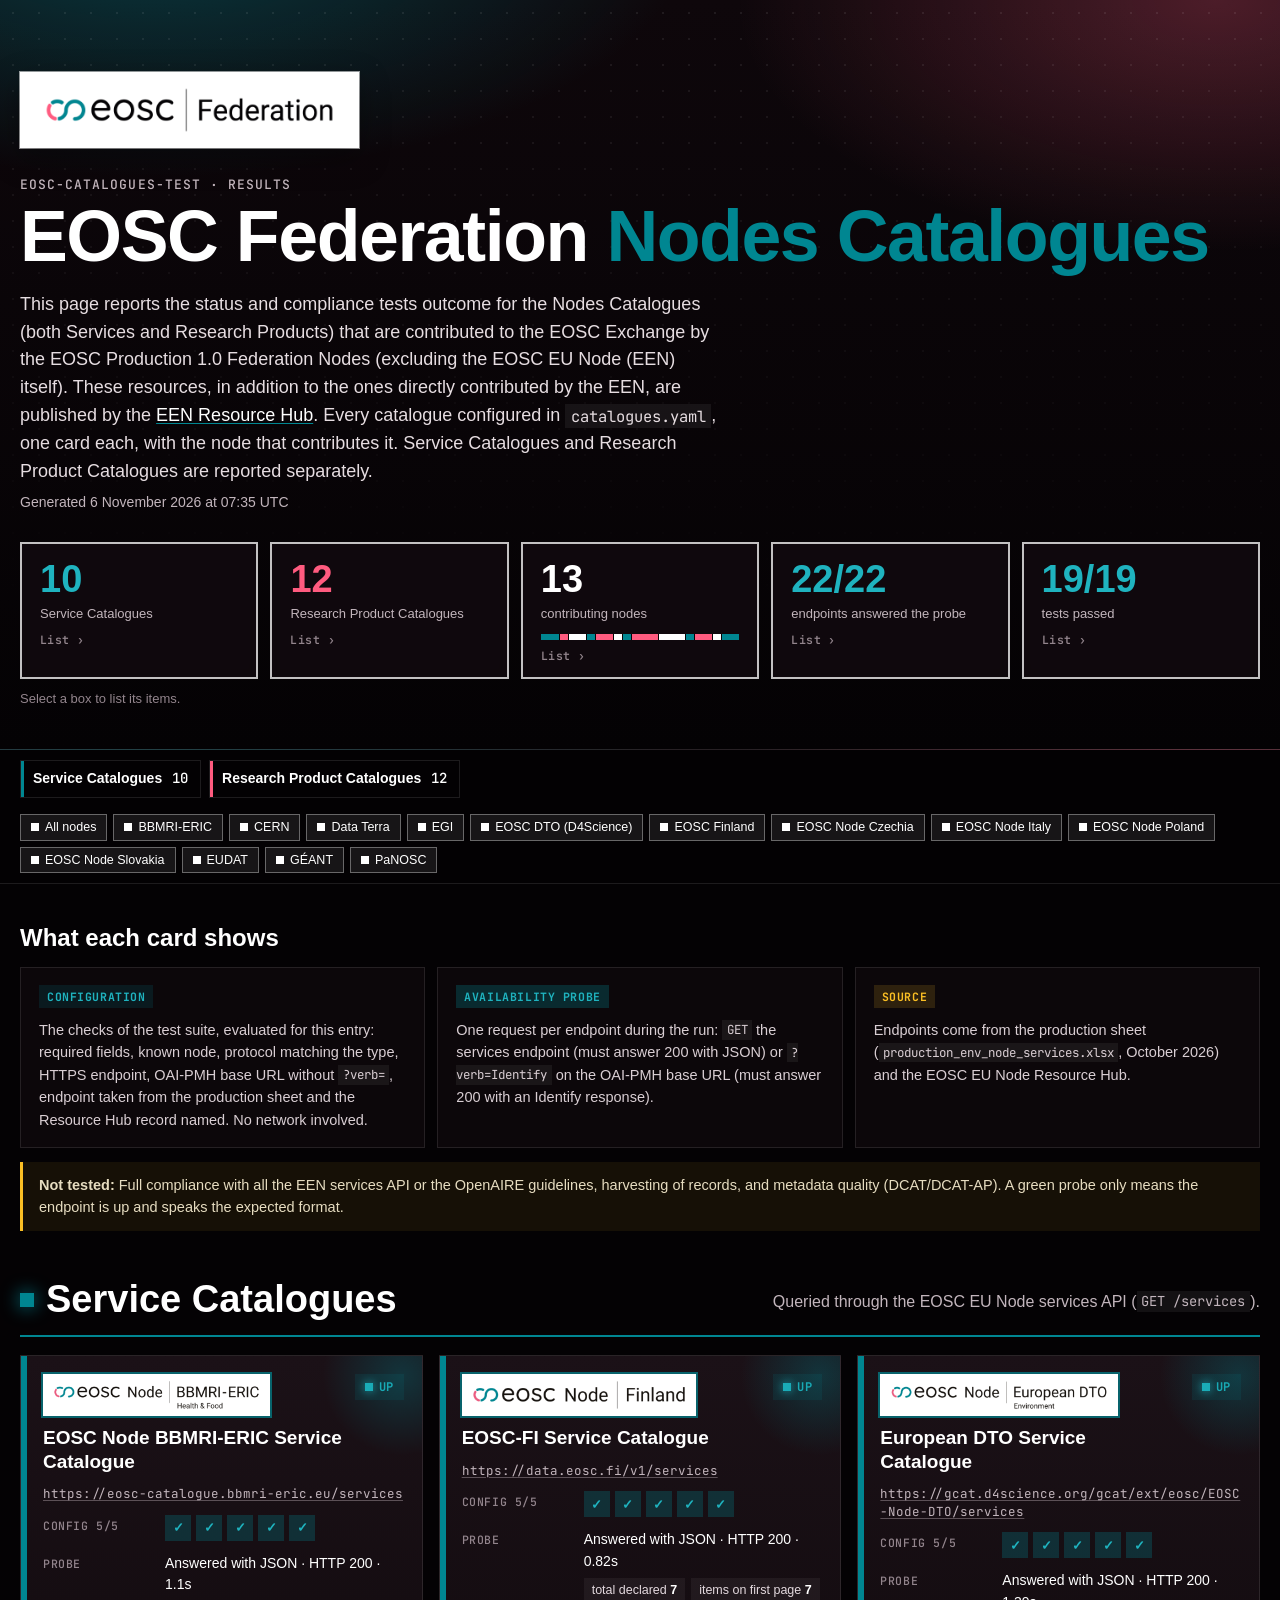
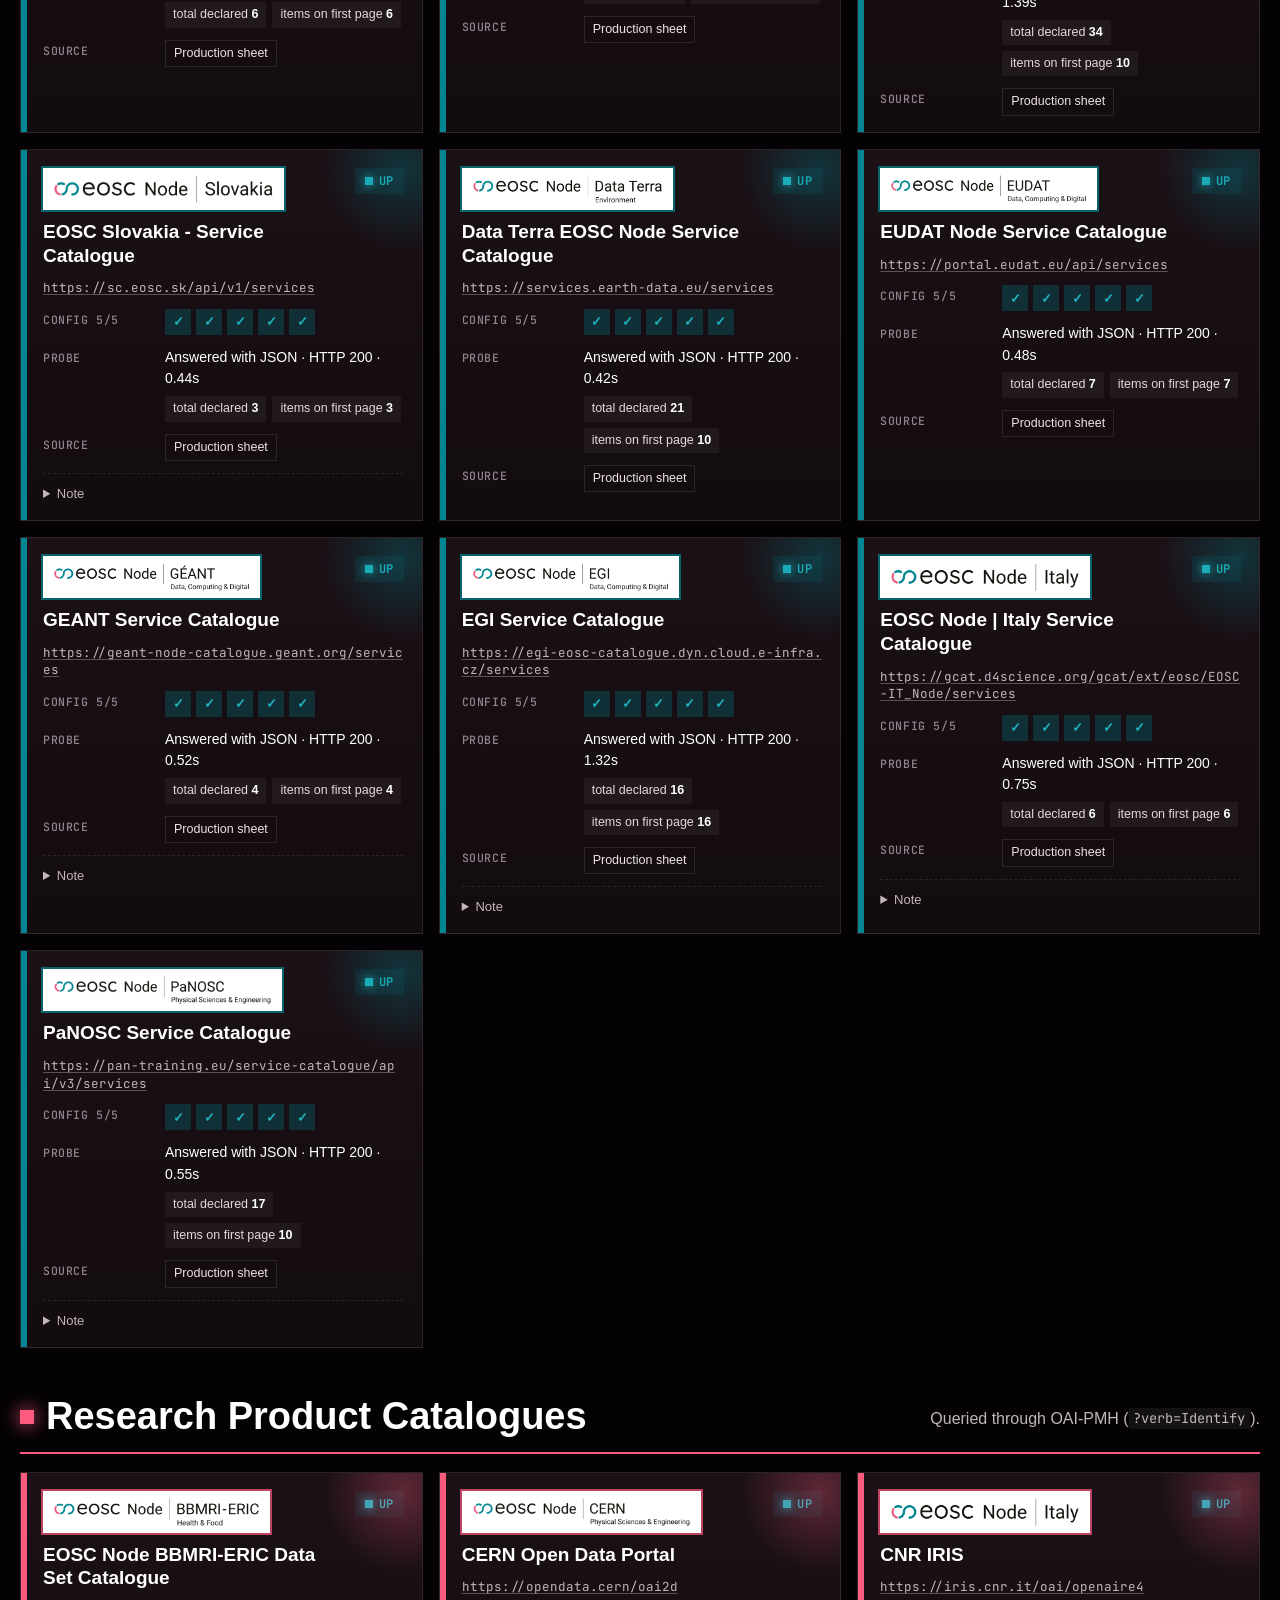
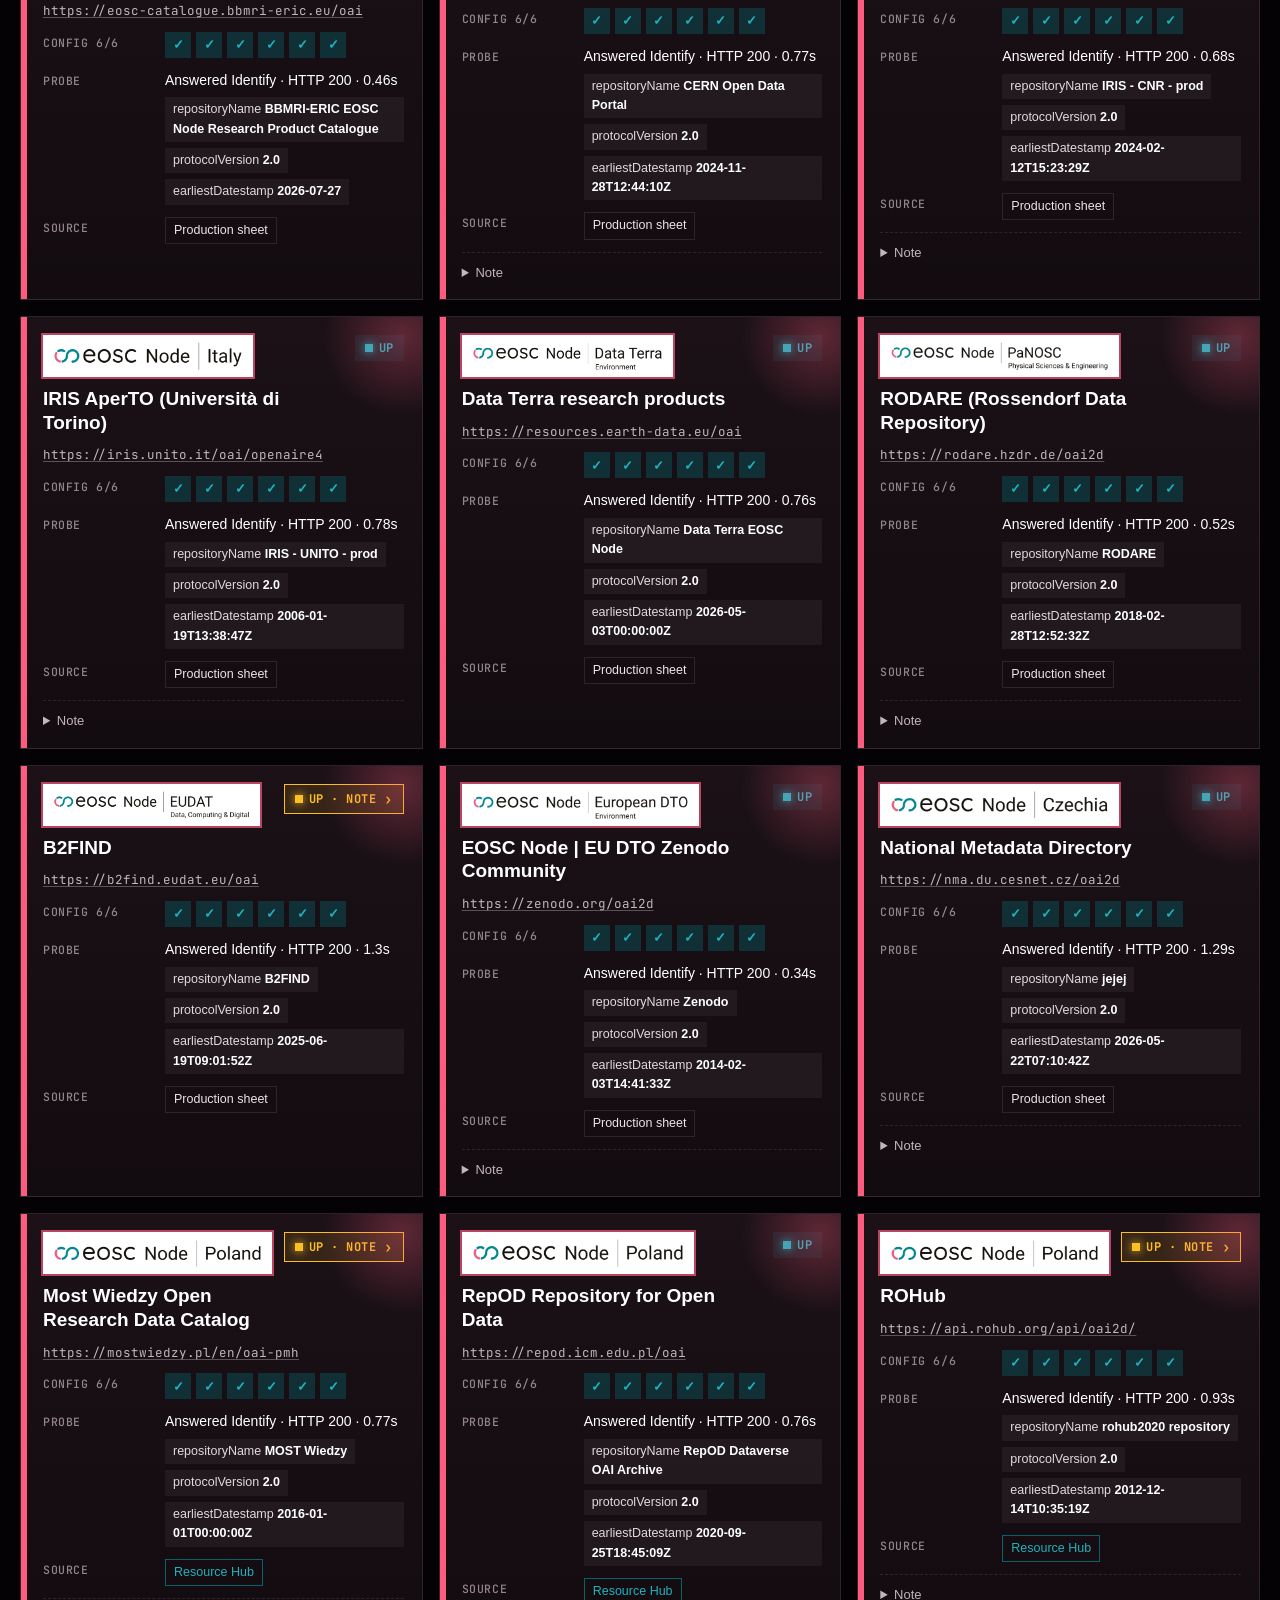
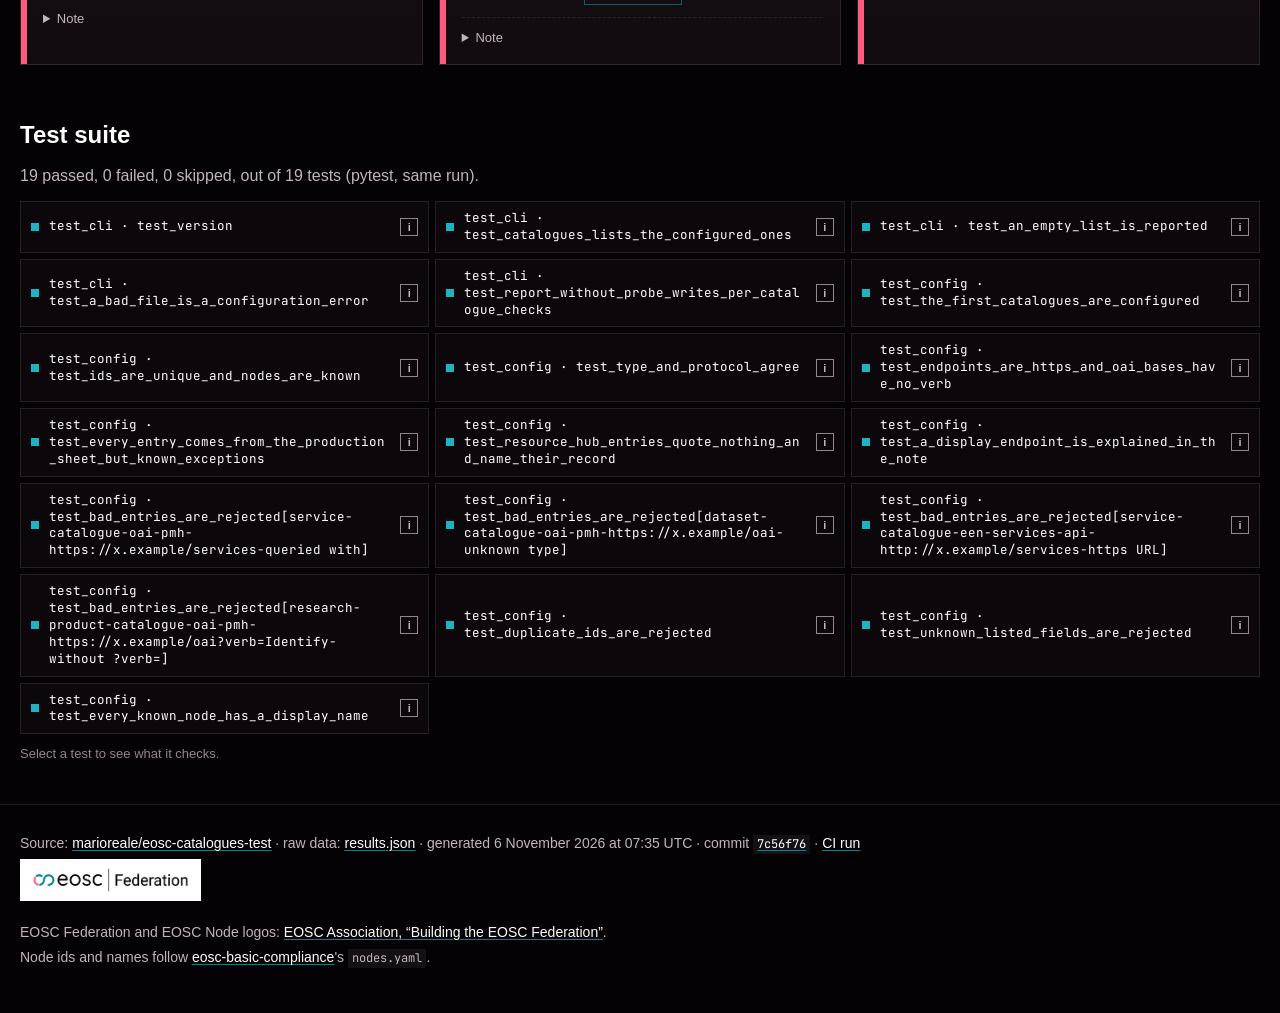
==== commit 2a7b9292: "results: copy of the results page from 7c56f76" ====
--- a/results/index.html
+++ b/results/index.html
@@ -374,7 +374,7 @@
           <p>Endpoints come from the production sheet (<code>production_env_node_services.xlsx</code>, October 2026) and the EOSC EU Node Resource Hub.</p>
         </div>
       </div>
-      <p class="caveat"><strong>Not tested:</strong> compliance with the EEN services API or the OpenAIRE guidelines, harvesting of records, and metadata quality (DCAT/DCAT-AP). A green probe only means the endpoint is up and speaks the expected format.</p>
+      <p class="caveat"><strong>Not tested:</strong> Full compliance with all the EEN services API or the OpenAIRE guidelines, harvesting of records, and metadata quality (DCAT/DCAT-AP). A green probe only means the endpoint is up and speaks the expected format.</p>
     </section>
 
     <section id="services" class="group group-svc" aria-labelledby="svc-h">
@@ -447,7 +447,7 @@
   </footer>
 
   <script>
-window.EMBEDDED_FILES = {"results.json": {"generated": "2026-11-05T22:13:26Z", "version": "0.1.0", "tests": {"total": 19, "passed": 19, "failed": 0, "skipped": 0, "cases": [{"name": "test_version", "file": "tests.test_cli", "outcome": "passed"}, {"name": "test_catalogues_lists_the_configured_ones", "file": "tests.test_cli", "outcome": "passed"}, {"name": "test_an_empty_list_is_reported", "file": "tests.test_cli", "outcome": "passed"}, {"name": "test_a_bad_file_is_a_configuration_error", "file": "tests.test_cli", "outcome": "passed"}, {"name": "test_report_without_probe_writes_per_catalogue_checks", "file": "tests.test_cli", "outcome": "passed"}, {"name": "test_the_first_catalogues_are_configured", "file": "tests.test_config", "outcome": "passed"}, {"name": "test_ids_are_unique_and_nodes_are_known", "file": "tests.test_config", "outcome": "passed"}, {"name": "test_type_and_protocol_agree", "file": "tests.test_config", "outcome": "passed"}, {"name": "test_endpoints_are_https_and_oai_bases_have_no_verb", "file": "tests.test_config", "outcome": "passed"}, {"name": "test_every_entry_comes_from_the_production_sheet_but_known_exceptions", "file": "tests.test_config", "outcome": "passed"}, {"name": "test_resource_hub_entries_quote_nothing_and_name_their_record", "file": "tests.test_config", "outcome": "passed"}, {"name": "test_a_display_endpoint_is_explained_in_the_note", "file": "tests.test_config", "outcome": "passed"}, {"name": "test_bad_entries_are_rejected[service-catalogue-oai-pmh-https://x.example/services-queried with]", "file": "tests.test_config", "outcome": "passed"}, {"name": "test_bad_entries_are_rejected[dataset-catalogue-oai-pmh-https://x.example/oai-unknown type]", "file": "tests.test_config", "outcome": "passed"}, {"name": "test_bad_entries_are_rejected[service-catalogue-een-services-api-http://x.example/services-https URL]", "file": "tests.test_config", "outcome": "passed"}, {"name": "test_bad_entries_are_rejected[research-product-catalogue-oai-pmh-https://x.example/oai?verb=Identify-without ?verb=]", "file": "tests.test_config", "outcome": "passed"}, {"name": "test_duplicate_ids_are_rejected", "file": "tests.test_config", "outcome": "passed"}, {"name": "test_unknown_listed_fields_are_rejected", "file": "tests.test_config", "outcome": "passed"}, {"name": "test_every_known_node_has_a_display_name", "file": "tests.test_config", "outcome": "passed"}]}, "commit": "065b78dea810614365b43d612fb7143d245f4f90", "run_url": "https://github.com/marioreale/eosc-catalogues-test/actions/runs/42119523606", "catalogues": [{"id": "bbmri-eric-services", "node": "bbmri-eric", "name": "EOSC Node BBMRI-ERIC Service Catalogue", "type": "service-catalogue", "protocol": "een-services-api", "endpoint": "https://eosc-catalogue.bbmri-eric.eu/services", "source": "production", "website": "https://eosc-catalogue.bbmri-eric.eu", "display_endpoint": "", "note": "", "listed": {}, "node_name": "BBMRI-ERIC", "checks": [{"key": "fields", "label": "All required fields present", "passed": true, "detail": "id, node, name, type, protocol, endpoint, source"}, {"key": "node", "label": "Node is a known EOSC Node", "passed": true, "detail": "bbmri-eric"}, {"key": "protocol", "label": "Protocol matches catalogue type", "passed": true, "detail": "service-catalogue → een-services-api"}, {"key": "https", "label": "Endpoint uses HTTPS", "passed": true, "detail": "https://eosc-catalogue.bbmri-eric.eu/services"}, {"key": "source", "label": "Endpoint taken from the production sheet", "passed": true, "detail": "production"}], "probe": {"url": "https://eosc-catalogue.bbmri-eric.eu/services", "http_status": 200, "seconds": 2.02, "content_type": "application/json", "outcome": "pass", "summary": "Answered with JSON", "facts": {"total declared": 6, "items on first page": 6}, "observations": []}}, {"id": "eosc-fi-services", "node": "eosc-fi", "name": "EOSC-FI Service Catalogue", "type": "service-catalogue", "protocol": "een-services-api", "endpoint": "https://data.eosc.fi/v1/services", "source": "production", "website": "https://eosc.fi", "display_endpoint": "", "note": "", "listed": {}, "node_name": "EOSC Finland", "checks": [{"key": "fields", "label": "All required fields present", "passed": true, "detail": "id, node, name, type, protocol, endpoint, source"}, {"key": "node", "label": "Node is a known EOSC Node", "passed": true, "detail": "eosc-fi"}, {"key": "protocol", "label": "Protocol matches catalogue type", "passed": true, "detail": "service-catalogue → een-services-api"}, {"key": "https", "label": "Endpoint uses HTTPS", "passed": true, "detail": "https://data.eosc.fi/v1/services"}, {"key": "source", "label": "Endpoint taken from the production sheet", "passed": true, "detail": "production"}], "probe": {"url": "https://data.eosc.fi/v1/services", "http_status": 200, "seconds": 1.76, "content_type": "application/json;charset=UTF-8", "outcome": "pass", "summary": "Answered with JSON", "facts": {"total declared": 7, "items on first page": 7}, "observations": []}}, {"id": "eosc-dto-services", "node": "eosc-dto", "name": "European DTO Service Catalogue", "type": "service-catalogue", "protocol": "een-services-api", "endpoint": "https://gcat.d4science.org/gcat/ext/eosc/EOSC-Node-DTO/services", "source": "production", "website": "https://eosc-dto.d4science.org/service-catalogue-organization/eoscnodedto-catalogue", "display_endpoint": "", "note": "", "listed": {}, "node_name": "EOSC DTO (D4Science)", "checks": [{"key": "fields", "label": "All required fields present", "passed": true, "detail": "id, node, name, type, protocol, endpoint, source"}, {"key": "node", "label": "Node is a known EOSC Node", "passed": true, "detail": "eosc-dto"}, {"key": "protocol", "label": "Protocol matches catalogue type", "passed": true, "detail": "service-catalogue → een-services-api"}, {"key": "https", "label": "Endpoint uses HTTPS", "passed": true, "detail": "https://gcat.d4science.org/gcat/ext/eosc/EOSC-Node-DTO/services"}, {"key": "source", "label": "Endpoint taken from the production sheet", "passed": true, "detail": "production"}], "probe": {"url": "https://gcat.d4science.org/gcat/ext/eosc/EOSC-Node-DTO/services", "http_status": 200, "seconds": 3.37, "content_type": "application/json;charset=UTF-8", "outcome": "pass", "summary": "Answered with JSON", "facts": {"total declared": 34, "items on first page": 10}, "observations": []}}, {"id": "eosc-sk-services", "node": "eosc-sk", "name": "EOSC Slovakia - Service Catalogue", "type": "service-catalogue", "protocol": "een-services-api", "endpoint": "https://sc.eosc.sk/api/v1/services", "source": "production", "website": "https://sc.eosc.sk/", "display_endpoint": "", "note": "Its envelope adds node, quantity, order, sort and version to total/from/to, unlike the others.", "listed": {}, "node_name": "EOSC Node Slovakia", "checks": [{"key": "fields", "label": "All required fields present", "passed": true, "detail": "id, node, name, type, protocol, endpoint, source"}, {"key": "node", "label": "Node is a known EOSC Node", "passed": true, "detail": "eosc-sk"}, {"key": "protocol", "label": "Protocol matches catalogue type", "passed": true, "detail": "service-catalogue → een-services-api"}, {"key": "https", "label": "Endpoint uses HTTPS", "passed": true, "detail": "https://sc.eosc.sk/api/v1/services"}, {"key": "source", "label": "Endpoint taken from the production sheet", "passed": true, "detail": "production"}], "probe": {"url": "https://sc.eosc.sk/api/v1/services", "http_status": 200, "seconds": 0.71, "content_type": "application/json; charset=utf-8", "outcome": "pass", "summary": "Answered with JSON", "facts": {"total declared": 3, "items on first page": 3}, "observations": []}}, {"id": "data-terra-services", "node": "data-terra", "name": "Data Terra EOSC Node Service Catalogue", "type": "service-catalogue", "protocol": "een-services-api", "endpoint": "https://services.earth-data.eu/services", "source": "production", "website": "https://earth-data.eu/", "display_endpoint": "", "note": "", "listed": {}, "node_name": "Data Terra", "checks": [{"key": "fields", "label": "All required fields present", "passed": true, "detail": "id, node, name, type, protocol, endpoint, source"}, {"key": "node", "label": "Node is a known EOSC Node", "passed": true, "detail": "data-terra"}, {"key": "protocol", "label": "Protocol matches catalogue type", "passed": true, "detail": "service-catalogue → een-services-api"}, {"key": "https", "label": "Endpoint uses HTTPS", "passed": true, "detail": "https://services.earth-data.eu/services"}, {"key": "source", "label": "Endpoint taken from the production sheet", "passed": true, "detail": "production"}], "probe": {"url": "https://services.earth-data.eu/services", "http_status": 200, "seconds": 0.77, "content_type": "application/json", "outcome": "pass", "summary": "Answered with JSON", "facts": {"total declared": 21, "items on first page": 10}, "observations": []}}, {"id": "eudat-services", "node": "eudat", "name": "EUDAT Node Service Catalogue", "type": "service-catalogue", "protocol": "een-services-api", "endpoint": "https://portal.eudat.eu/api/services", "source": "production", "website": "https://portal.eudat.eu/catalog", "display_endpoint": "", "note": "", "listed": {}, "node_name": "EUDAT", "checks": [{"key": "fields", "label": "All required fields present", "passed": true, "detail": "id, node, name, type, protocol, endpoint, source"}, {"key": "node", "label": "Node is a known EOSC Node", "passed": true, "detail": "eudat"}, {"key": "protocol", "label": "Protocol matches catalogue type", "passed": true, "detail": "service-catalogue → een-services-api"}, {"key": "https", "label": "Endpoint uses HTTPS", "passed": true, "detail": "https://portal.eudat.eu/api/services"}, {"key": "source", "label": "Endpoint taken from the production sheet", "passed": true, "detail": "production"}], "probe": {"url": "https://portal.eudat.eu/api/services", "http_status": 200, "seconds": 0.75, "content_type": "application/json", "outcome": "pass", "summary": "Answered with JSON", "facts": {"total declared": 7, "items on first page": 7}, "observations": []}}, {"id": "geant-services", "node": "geant", "name": "GEANT Service Catalogue", "type": "service-catalogue", "protocol": "een-services-api", "endpoint": "https://geant-node-catalogue.geant.org/services", "source": "production", "website": "https://geant-node-catalogue.geant.org", "display_endpoint": "", "note": "Unlike GÉANT's landing page, the catalogue API answered without a Cloudflare challenge.", "listed": {}, "node_name": "GÉANT", "checks": [{"key": "fields", "label": "All required fields present", "passed": true, "detail": "id, node, name, type, protocol, endpoint, source"}, {"key": "node", "label": "Node is a known EOSC Node", "passed": true, "detail": "geant"}, {"key": "protocol", "label": "Protocol matches catalogue type", "passed": true, "detail": "service-catalogue → een-services-api"}, {"key": "https", "label": "Endpoint uses HTTPS", "passed": true, "detail": "https://geant-node-catalogue.geant.org/services"}, {"key": "source", "label": "Endpoint taken from the production sheet", "passed": true, "detail": "production"}], "probe": {"url": "https://geant-node-catalogue.geant.org/services", "http_status": 200, "seconds": 0.78, "content_type": "application/json", "outcome": "pass", "summary": "Answered with JSON", "facts": {"total declared": 4, "items on first page": 4}, "observations": []}}, {"id": "egi-services", "node": "egi", "name": "EGI Service Catalogue", "type": "service-catalogue", "protocol": "een-services-api", "endpoint": "https://egi-eosc-catalogue.dyn.cloud.e-infra.cz/services", "source": "production", "website": "https://www.egi.eu/services", "display_endpoint": "", "note": "The host root, https://egi-eosc-catalogue.dyn.cloud.e-infra.cz/, answers HTTP 404; /services is the listing (16 services on 4 November 2026, all in one page).", "listed": {}, "node_name": "EGI", "checks": [{"key": "fields", "label": "All required fields present", "passed": true, "detail": "id, node, name, type, protocol, endpoint, source"}, {"key": "node", "label": "Node is a known EOSC Node", "passed": true, "detail": "egi"}, {"key": "protocol", "label": "Protocol matches catalogue type", "passed": true, "detail": "service-catalogue → een-services-api"}, {"key": "https", "label": "Endpoint uses HTTPS", "passed": true, "detail": "https://egi-eosc-catalogue.dyn.cloud.e-infra.cz/services"}, {"key": "source", "label": "Endpoint taken from the production sheet", "passed": true, "detail": "production"}], "probe": {"url": "https://egi-eosc-catalogue.dyn.cloud.e-infra.cz/services", "http_status": 200, "seconds": 1.97, "content_type": "application/json", "outcome": "pass", "summary": "Answered with JSON", "facts": {"total declared": 16, "items on first page": 16}, "observations": []}}, {"id": "eosc-it-services", "node": "eosc-it", "name": "EOSC Node | Italy Service Catalogue", "type": "service-catalogue", "protocol": "een-services-api", "endpoint": "https://gcat.d4science.org/gcat/ext/eosc/EOSC-IT_Node/services", "source": "production", "website": "https://eosc.it/catalogue", "display_endpoint": "", "note": "Same gCat software as the DTO catalogue. Its listing includes IRIS AperTO, which is also listed below as a research product catalogue.", "listed": {}, "node_name": "EOSC Node Italy", "checks": [{"key": "fields", "label": "All required fields present", "passed": true, "detail": "id, node, name, type, protocol, endpoint, source"}, {"key": "node", "label": "Node is a known EOSC Node", "passed": true, "detail": "eosc-it"}, {"key": "protocol", "label": "Protocol matches catalogue type", "passed": true, "detail": "service-catalogue → een-services-api"}, {"key": "https", "label": "Endpoint uses HTTPS", "passed": true, "detail": "https://gcat.d4science.org/gcat/ext/eosc/EOSC-IT_Node/services"}, {"key": "source", "label": "Endpoint taken from the production sheet", "passed": true, "detail": "production"}], "probe": {"url": "https://gcat.d4science.org/gcat/ext/eosc/EOSC-IT_Node/services", "http_status": 200, "seconds": 1.35, "content_type": "application/json;charset=UTF-8", "outcome": "pass", "summary": "Answered with JSON", "facts": {"total declared": 6, "items on first page": 6}, "observations": []}}, {"id": "panosc-services", "node": "panosc", "name": "PaNOSC Service Catalogue", "type": "service-catalogue", "protocol": "een-services-api", "endpoint": "https://pan-training.eu/service-catalogue/api/v3/services", "source": "production", "website": "https://services.tesshub.hzdr.de/collections/eosc-panosc-node-services", "display_endpoint": "", "note": "Paginated: 17 services on 4 November 2026, 10 returned per page. Like Slovakia's, its envelope adds count, order, sort and version.", "listed": {}, "node_name": "PaNOSC", "checks": [{"key": "fields", "label": "All required fields present", "passed": true, "detail": "id, node, name, type, protocol, endpoint, source"}, {"key": "node", "label": "Node is a known EOSC Node", "passed": true, "detail": "panosc"}, {"key": "protocol", "label": "Protocol matches catalogue type", "passed": true, "detail": "service-catalogue → een-services-api"}, {"key": "https", "label": "Endpoint uses HTTPS", "passed": true, "detail": "https://pan-training.eu/service-catalogue/api/v3/services"}, {"key": "source", "label": "Endpoint taken from the production sheet", "passed": true, "detail": "production"}], "probe": {"url": "https://pan-training.eu/service-catalogue/api/v3/services", "http_status": 200, "seconds": 0.7, "content_type": "application/json", "outcome": "pass", "summary": "Answered with JSON", "facts": {"total declared": 17, "items on first page": 10}, "observations": []}}, {"id": "bbmri-eric-oai", "node": "bbmri-eric", "name": "EOSC Node BBMRI-ERIC Data Set Catalogue", "type": "research-product-catalogue", "protocol": "oai-pmh", "endpoint": "https://eosc-catalogue.bbmri-eric.eu/oai", "source": "production", "website": "", "display_endpoint": "", "note": "", "listed": {"comment": "Improvement requested"}, "node_name": "BBMRI-ERIC", "checks": [{"key": "fields", "label": "All required fields present", "passed": true, "detail": "id, node, name, type, protocol, endpoint, source"}, {"key": "node", "label": "Node is a known EOSC Node", "passed": true, "detail": "bbmri-eric"}, {"key": "protocol", "label": "Protocol matches catalogue type", "passed": true, "detail": "research-product-catalogue → oai-pmh"}, {"key": "https", "label": "Endpoint uses HTTPS", "passed": true, "detail": "https://eosc-catalogue.bbmri-eric.eu/oai"}, {"key": "oai-base", "label": "OAI-PMH base URL has no ?verb=", "passed": true, "detail": ""}, {"key": "source", "label": "Endpoint taken from the production sheet", "passed": true, "detail": "production"}], "probe": {"url": "https://eosc-catalogue.bbmri-eric.eu/oai?verb=Identify", "http_status": 200, "seconds": 0.72, "content_type": "text/xml; charset=utf-8", "outcome": "pass", "summary": "Answered Identify", "facts": {"repositoryName": "BBMRI-ERIC EOSC Node Research Product Catalogue", "protocolVersion": "2.0", "baseURL": "https://eosc-catalogue.bbmri-eric.eu/oai", "earliestDatestamp": "2026-07-27"}, "observations": []}}, {"id": "cern-opendata-oai", "node": "cern", "name": "CERN Open Data Portal", "type": "research-product-catalogue", "protocol": "oai-pmh", "endpoint": "https://opendata.cern/oai2d", "source": "production", "website": "", "display_endpoint": "", "note": "The sheet gives https://opendata.cern/oai2d?verb=Identify; the base URL is used here.", "listed": {}, "node_name": "CERN", "checks": [{"key": "fields", "label": "All required fields present", "passed": true, "detail": "id, node, name, type, protocol, endpoint, source"}, {"key": "node", "label": "Node is a known EOSC Node", "passed": true, "detail": "cern"}, {"key": "protocol", "label": "Protocol matches catalogue type", "passed": true, "detail": "research-product-catalogue → oai-pmh"}, {"key": "https", "label": "Endpoint uses HTTPS", "passed": true, "detail": "https://opendata.cern/oai2d"}, {"key": "oai-base", "label": "OAI-PMH base URL has no ?verb=", "passed": true, "detail": ""}, {"key": "source", "label": "Endpoint taken from the production sheet", "passed": true, "detail": "production"}], "probe": {"url": "https://opendata.cern/oai2d?verb=Identify", "http_status": 200, "seconds": 1.16, "content_type": "text/xml; charset=utf-8", "outcome": "pass", "summary": "Answered Identify", "facts": {"repositoryName": "CERN Open Data Portal", "protocolVersion": "2.0", "baseURL": "https://opendata.cern/oai2d", "earliestDatestamp": "2024-11-28T12:44:10Z"}, "observations": []}}, {"id": "eosc-it-cnr-iris-oai", "node": "eosc-it", "name": "CNR IRIS", "type": "research-product-catalogue", "protocol": "oai-pmh", "endpoint": "https://iris.cnr.it/oai/openaire4", "source": "production", "website": "", "display_endpoint": "", "note": "Did not answer Identify within 20 s on 23 October 2026, nor in some later runs.", "listed": {}, "node_name": "EOSC Node Italy", "checks": [{"key": "fields", "label": "All required fields present", "passed": true, "detail": "id, node, name, type, protocol, endpoint, source"}, {"key": "node", "label": "Node is a known EOSC Node", "passed": true, "detail": "eosc-it"}, {"key": "protocol", "label": "Protocol matches catalogue type", "passed": true, "detail": "research-product-catalogue → oai-pmh"}, {"key": "https", "label": "Endpoint uses HTTPS", "passed": true, "detail": "https://iris.cnr.it/oai/openaire4"}, {"key": "oai-base", "label": "OAI-PMH base URL has no ?verb=", "passed": true, "detail": ""}, {"key": "source", "label": "Endpoint taken from the production sheet", "passed": true, "detail": "production"}], "probe": {"url": "https://iris.cnr.it/oai/openaire4?verb=Identify", "http_status": 200, "seconds": 0.93, "content_type": "text/xml;charset=UTF-8", "outcome": "pass", "summary": "Answered Identify", "facts": {"repositoryName": "IRIS - CNR - prod", "protocolVersion": "2.0", "baseURL": "https://iris.cnr.it/oai/openaire4", "earliestDatestamp": "2024-02-12T15:23:29Z"}, "observations": []}}, {"id": "eosc-it-unito-iris-oai", "node": "eosc-it", "name": "IRIS AperTO (Università di Torino)", "type": "research-product-catalogue", "protocol": "oai-pmh", "endpoint": "https://iris.unito.it/oai/openaire4", "source": "production", "website": "", "display_endpoint": "", "note": "Did not answer Identify within 20 s on 23 October 2026.", "listed": {}, "node_name": "EOSC Node Italy", "checks": [{"key": "fields", "label": "All required fields present", "passed": true, "detail": "id, node, name, type, protocol, endpoint, source"}, {"key": "node", "label": "Node is a known EOSC Node", "passed": true, "detail": "eosc-it"}, {"key": "protocol", "label": "Protocol matches catalogue type", "passed": true, "detail": "research-product-catalogue → oai-pmh"}, {"key": "https", "label": "Endpoint uses HTTPS", "passed": true, "detail": "https://iris.unito.it/oai/openaire4"}, {"key": "oai-base", "label": "OAI-PMH base URL has no ?verb=", "passed": true, "detail": ""}, {"key": "source", "label": "Endpoint taken from the production sheet", "passed": true, "detail": "production"}], "probe": {"url": "https://iris.unito.it/oai/openaire4?verb=Identify", "http_status": 200, "seconds": 0.88, "content_type": "text/xml;charset=UTF-8", "outcome": "pass", "summary": "Answered Identify", "facts": {"repositoryName": "IRIS - UNITO - prod", "protocolVersion": "2.0", "baseURL": "https://iris.unito.it/oai/openaire4", "earliestDatestamp": "2006-01-19T13:38:47Z"}, "observations": []}}, {"id": "data-terra-oai", "node": "data-terra", "name": "Data Terra research products", "type": "research-product-catalogue", "protocol": "oai-pmh", "endpoint": "https://resources.earth-data.eu/oai", "source": "production", "website": "", "display_endpoint": "", "note": "", "listed": {"comment": "Improvement requested"}, "node_name": "Data Terra", "checks": [{"key": "fields", "label": "All required fields present", "passed": true, "detail": "id, node, name, type, protocol, endpoint, source"}, {"key": "node", "label": "Node is a known EOSC Node", "passed": true, "detail": "data-terra"}, {"key": "protocol", "label": "Protocol matches catalogue type", "passed": true, "detail": "research-product-catalogue → oai-pmh"}, {"key": "https", "label": "Endpoint uses HTTPS", "passed": true, "detail": "https://resources.earth-data.eu/oai"}, {"key": "oai-base", "label": "OAI-PMH base URL has no ?verb=", "passed": true, "detail": ""}, {"key": "source", "label": "Endpoint taken from the production sheet", "passed": true, "detail": "production"}], "probe": {"url": "https://resources.earth-data.eu/oai?verb=Identify", "http_status": 200, "seconds": 0.6, "content_type": "text/xml; charset=UTF-8", "outcome": "pass", "summary": "Answered Identify", "facts": {"repositoryName": "Data Terra EOSC Node", "protocolVersion": "2.0", "baseURL": "https://resources.earth-data.eu/oai", "earliestDatestamp": "2026-05-03T00:00:00Z"}, "observations": []}}, {"id": "panosc-rodare-oai", "node": "panosc", "name": "RODARE (Rossendorf Data Repository)", "type": "research-product-catalogue", "protocol": "oai-pmh", "endpoint": "https://rodare.hzdr.de/oai2d", "source": "production", "website": "", "display_endpoint": "", "note": "The sheet gives https://rodare.hzdr.de/oai2d?verb=Identify; the base URL is used here.", "listed": {}, "node_name": "PaNOSC", "checks": [{"key": "fields", "label": "All required fields present", "passed": true, "detail": "id, node, name, type, protocol, endpoint, source"}, {"key": "node", "label": "Node is a known EOSC Node", "passed": true, "detail": "panosc"}, {"key": "protocol", "label": "Protocol matches catalogue type", "passed": true, "detail": "research-product-catalogue → oai-pmh"}, {"key": "https", "label": "Endpoint uses HTTPS", "passed": true, "detail": "https://rodare.hzdr.de/oai2d"}, {"key": "oai-base", "label": "OAI-PMH base URL has no ?verb=", "passed": true, "detail": ""}, {"key": "source", "label": "Endpoint taken from the production sheet", "passed": true, "detail": "production"}], "probe": {"url": "https://rodare.hzdr.de/oai2d?verb=Identify", "http_status": 200, "seconds": 0.77, "content_type": "text/xml; charset=utf-8", "outcome": "pass", "summary": "Answered Identify", "facts": {"repositoryName": "RODARE", "protocolVersion": "2.0", "baseURL": "https://rodare.hzdr.de/oai2d", "earliestDatestamp": "2018-02-28T12:52:32Z"}, "observations": []}}, {"id": "eudat-b2find-oai", "node": "eudat", "name": "B2FIND", "type": "research-product-catalogue", "protocol": "oai-pmh", "endpoint": "https://b2find.eudat.eu/oai", "source": "production", "website": "", "display_endpoint": "", "note": "", "listed": {"evaluation_eosc_a": "Catalogue openly accessible, UAP/AUP linked"}, "node_name": "EUDAT", "checks": [{"key": "fields", "label": "All required fields present", "passed": true, "detail": "id, node, name, type, protocol, endpoint, source"}, {"key": "node", "label": "Node is a known EOSC Node", "passed": true, "detail": "eudat"}, {"key": "protocol", "label": "Protocol matches catalogue type", "passed": true, "detail": "research-product-catalogue → oai-pmh"}, {"key": "https", "label": "Endpoint uses HTTPS", "passed": true, "detail": "https://b2find.eudat.eu/oai"}, {"key": "oai-base", "label": "OAI-PMH base URL has no ?verb=", "passed": true, "detail": ""}, {"key": "source", "label": "Endpoint taken from the production sheet", "passed": true, "detail": "production"}], "probe": {"url": "https://b2find.eudat.eu/oai?verb=Identify", "http_status": 200, "seconds": 2.98, "content_type": "text/xml; charset=utf-8", "outcome": "pass", "summary": "Answered Identify", "facts": {"repositoryName": "B2FIND", "protocolVersion": "2.0", "baseURL": "http://131.175.206.246/oai", "earliestDatestamp": "2025-06-19T09:01:52Z"}, "observations": ["Identify declares baseURL http://131.175.206.246/oai, not the endpoint queried"]}}, {"id": "eosc-dto-zenodo-oai", "node": "eosc-dto", "name": "EOSC Node | EU DTO Zenodo Community", "type": "research-product-catalogue", "protocol": "oai-pmh", "endpoint": "https://zenodo.org/oai2d", "source": "production", "website": "", "display_endpoint": "", "note": "This is all of Zenodo; the node's records are one community, so a harvest needs that community's OAI set, still to be identified.", "listed": {}, "node_name": "EOSC DTO (D4Science)", "checks": [{"key": "fields", "label": "All required fields present", "passed": true, "detail": "id, node, name, type, protocol, endpoint, source"}, {"key": "node", "label": "Node is a known EOSC Node", "passed": true, "detail": "eosc-dto"}, {"key": "protocol", "label": "Protocol matches catalogue type", "passed": true, "detail": "research-product-catalogue → oai-pmh"}, {"key": "https", "label": "Endpoint uses HTTPS", "passed": true, "detail": "https://zenodo.org/oai2d"}, {"key": "oai-base", "label": "OAI-PMH base URL has no ?verb=", "passed": true, "detail": ""}, {"key": "source", "label": "Endpoint taken from the production sheet", "passed": true, "detail": "production"}], "probe": {"url": "https://zenodo.org/oai2d?verb=Identify", "http_status": 200, "seconds": 0.51, "content_type": "text/xml; charset=utf-8", "outcome": "pass", "summary": "Answered Identify", "facts": {"repositoryName": "Zenodo", "protocolVersion": "2.0", "baseURL": "https://zenodo.org/oai2d", "earliestDatestamp": "2014-02-03T14:41:33Z"}, "observations": []}}, {"id": "eosc-cz-nmd-oai", "node": "eosc-cz", "name": "National Metadata Directory", "type": "research-product-catalogue", "protocol": "oai-pmh", "endpoint": "https://test1.nma.du.cesnet.cz/oai2d", "source": "production", "website": "", "display_endpoint": "https://nma.du.cesnet.cz/oai2d", "note": "Shown as https://nma.du.cesnet.cz/oai2d, the intended production address, but queried at https://test1.nma.du.cesnet.cz/oai2d, the address the production sheet lists. On 4 November 2026 the production address did not work: its server presented a generic certificate (\"TRAEFIK DEFAULT CERT\", not valid for the host) and answered \"404 page not found\"; the test1 address answered Identify.", "listed": {"evaluation_eosc_a": "https://test1.nma.du.cesnet.cz/"}, "node_name": "EOSC Node Czechia", "checks": [{"key": "fields", "label": "All required fields present", "passed": true, "detail": "id, node, name, type, protocol, endpoint, source"}, {"key": "node", "label": "Node is a known EOSC Node", "passed": true, "detail": "eosc-cz"}, {"key": "protocol", "label": "Protocol matches catalogue type", "passed": true, "detail": "research-product-catalogue → oai-pmh"}, {"key": "https", "label": "Endpoint uses HTTPS", "passed": true, "detail": "https://test1.nma.du.cesnet.cz/oai2d"}, {"key": "oai-base", "label": "OAI-PMH base URL has no ?verb=", "passed": true, "detail": ""}, {"key": "source", "label": "Endpoint taken from the production sheet", "passed": true, "detail": "production"}], "probe": {"url": "https://test1.nma.du.cesnet.cz/oai2d?verb=Identify", "http_status": 200, "seconds": 1.45, "content_type": "text/xml; charset=utf-8", "outcome": "pass", "summary": "Answered Identify", "facts": {"repositoryName": "jejej", "protocolVersion": "2.0", "baseURL": "https://test1.nma.du.cesnet.cz/oai2d", "earliestDatestamp": "2026-05-22T07:10:42Z"}, "observations": []}}, {"id": "eosc-pl-mostwiedzy-oai", "node": "eosc-pl", "name": "Most Wiedzy Open Research Data Catalog", "type": "research-product-catalogue", "protocol": "oai-pmh", "endpoint": "https://mostwiedzy.pl/en/oai-pmh", "source": "resource-hub", "website": "https://mostwiedzy.pl/", "display_endpoint": "", "note": "Hub record 21.11166/kFNSMX (registered 5 October 2026), re3data r3d100013366. The Hub records it as not OpenAIRE-compliant (\"Not compatible / Not relevant\"). Identify reports its baseURL with a trailing slash.", "listed": {}, "node_name": "EOSC Node Poland", "checks": [{"key": "fields", "label": "All required fields present", "passed": true, "detail": "id, node, name, type, protocol, endpoint, source"}, {"key": "node", "label": "Node is a known EOSC Node", "passed": true, "detail": "eosc-pl"}, {"key": "protocol", "label": "Protocol matches catalogue type", "passed": true, "detail": "research-product-catalogue → oai-pmh"}, {"key": "https", "label": "Endpoint uses HTTPS", "passed": true, "detail": "https://mostwiedzy.pl/en/oai-pmh"}, {"key": "oai-base", "label": "OAI-PMH base URL has no ?verb=", "passed": true, "detail": ""}, {"key": "source", "label": "Resource Hub entry names its Hub record", "passed": true, "detail": "resource-hub"}], "probe": {"url": "https://mostwiedzy.pl/en/oai-pmh?verb=Identify", "http_status": 200, "seconds": 1.21, "content_type": "text/xml; charset=UTF-8", "outcome": "pass", "summary": "Answered Identify", "facts": {"repositoryName": "MOST Wiedzy", "protocolVersion": "2.0", "baseURL": "https://mostwiedzy.pl/en/oai-pmh/", "earliestDatestamp": "2016-01-01T00:00:00Z"}, "observations": ["Identify declares baseURL https://mostwiedzy.pl/en/oai-pmh/, not the endpoint queried"]}}, {"id": "eosc-pl-repod-oai", "node": "eosc-pl", "name": "RepOD Repository for Open Data", "type": "research-product-catalogue", "protocol": "oai-pmh", "endpoint": "https://repod.icm.edu.pl/oai", "source": "resource-hub", "website": "https://repod.icm.edu.pl/", "display_endpoint": "", "note": "Hub record 21.11166/3S6tct (registered 7 October 2026). The Hub declares https://repod.icm.edu.pl/oai?verb=Identify; the base URL is used here, as Identify confirms (a Dataverse OAI server). The Hub records it as not OpenAIRE-compliant.", "listed": {}, "node_name": "EOSC Node Poland", "checks": [{"key": "fields", "label": "All required fields present", "passed": true, "detail": "id, node, name, type, protocol, endpoint, source"}, {"key": "node", "label": "Node is a known EOSC Node", "passed": true, "detail": "eosc-pl"}, {"key": "protocol", "label": "Protocol matches catalogue type", "passed": true, "detail": "research-product-catalogue → oai-pmh"}, {"key": "https", "label": "Endpoint uses HTTPS", "passed": true, "detail": "https://repod.icm.edu.pl/oai"}, {"key": "oai-base", "label": "OAI-PMH base URL has no ?verb=", "passed": true, "detail": ""}, {"key": "source", "label": "Resource Hub entry names its Hub record", "passed": true, "detail": "resource-hub"}], "probe": {"url": "https://repod.icm.edu.pl/oai?verb=Identify", "http_status": 200, "seconds": 0.99, "content_type": "text/xml;charset=UTF-8", "outcome": "pass", "summary": "Answered Identify", "facts": {"repositoryName": "RepOD Dataverse OAI Archive", "protocolVersion": "2.0", "baseURL": "https://repod.icm.edu.pl/oai", "earliestDatestamp": "2020-09-25T18:45:09Z"}, "observations": []}}, {"id": "eosc-pl-rohub-oai", "node": "eosc-pl", "name": "ROHub", "type": "research-product-catalogue", "protocol": "oai-pmh", "endpoint": "https://api.rohub.org/api/oai2d/", "source": "resource-hub", "website": "https://reliance.rohub.org/", "display_endpoint": "", "note": "Hub record 21.11166/l9sqU5 (registered 7 October 2026), re3data r3d100013832, declared OpenAIRE 4.0 compatible. Its Identify response gives a broken baseURL (\"https://<arguments.base.Str object at …>/api/oai2d/\"), which a harvester that trusts Identify would follow.", "listed": {}, "node_name": "EOSC Node Poland", "checks": [{"key": "fields", "label": "All required fields present", "passed": true, "detail": "id, node, name, type, protocol, endpoint, source"}, {"key": "node", "label": "Node is a known EOSC Node", "passed": true, "detail": "eosc-pl"}, {"key": "protocol", "label": "Protocol matches catalogue type", "passed": true, "detail": "research-product-catalogue → oai-pmh"}, {"key": "https", "label": "Endpoint uses HTTPS", "passed": true, "detail": "https://api.rohub.org/api/oai2d/"}, {"key": "oai-base", "label": "OAI-PMH base URL has no ?verb=", "passed": true, "detail": ""}, {"key": "source", "label": "Resource Hub entry names its Hub record", "passed": true, "detail": "resource-hub"}], "probe": {"url": "https://api.rohub.org/api/oai2d/?verb=Identify", "http_status": 200, "seconds": 1.42, "content_type": "application/xml; charset=utf-8", "outcome": "pass", "summary": "Answered Identify", "facts": {"repositoryName": "rohub2020 repository", "protocolVersion": "2.0", "baseURL": "https://<arguments.base.Str object at 0x7fe6316da090>/api/oai2d/", "earliestDatestamp": "2012-12-14T10:35:19Z"}, "observations": ["Identify declares baseURL https://<arguments.base.Str object at 0x7fe6316da090>/api/oai2d/, not the endpoint queried"]}}]}, "check-descriptions.json": {"note": "The ticks on each card: checks of the catalogue's entry in catalogues.yaml, evaluated without network access. See docs/README.md, section \"3. Availability probe\".", "checks": {"fields": {"passes": "The entry has all seven required fields: id, node, name, type, protocol, endpoint and source.", "why": "Every card, filter and probe relies on these fields.", "caveat": "Always green on the page: a file with a missing field is rejected by config.load() before the page is built.", "tests": ["test_a_bad_file_is_a_configuration_error"]}, "node": {"passes": "The node id is one of the 16 known EOSC Nodes, the same ids as in eosc-basic-compliance.", "why": "The card can show the node's name, colour and logo, and results can be joined with the landing-page checks by node.", "tests": ["test_ids_are_unique_and_nodes_are_known", "test_every_known_node_has_a_display_name"]}, "protocol": {"passes": "A Service Catalogue is queried through the EOSC EU Node services API (een-services-api); a Research Product Catalogue through OAI-PMH (oai-pmh).", "why": "The probe picks its request from the protocol, so a mismatch would query the catalogue the wrong way.", "tests": ["test_type_and_protocol_agree", "test_bad_entries_are_rejected[queried with]"]}, "https": {"passes": "The endpoint queried starts with https://.", "why": "Catalogues are queried over encrypted connections only.", "tests": ["test_endpoints_are_https_and_oai_bases_have_no_verb", "test_bad_entries_are_rejected[https URL]"]}, "oai-base": {"passes": "Research Product Catalogues only: the endpoint is the OAI-PMH base URL, with no request such as ?verb=Identify attached.", "why": "The probe adds ?verb=Identify itself; a copied request URL would produce a broken query.", "tests": ["test_endpoints_are_https_and_oai_bases_have_no_verb", "test_bad_entries_are_rejected[without ?verb=]"]}, "source:production": {"passes": "source is production: the endpoint was taken from the production sheet (production_env_node_services.xlsx).", "why": "Keeps the provenance of every endpoint explicit.", "tests": ["test_every_entry_comes_from_the_production_sheet_but_known_exceptions"]}, "source:resource-hub": {"passes": "source is resource-hub: the note names the Hub record (a 21.11166/… PID), and nothing is quoted from the sheet.", "why": "The production sheet does not list this catalogue; naming the Hub record keeps it traceable, and the Hub has no comment column to quote.", "tests": ["test_every_entry_comes_from_the_production_sheet_but_known_exceptions", "test_resource_hub_entries_quote_nothing_and_name_their_record"]}}}, "test-descriptions.json": {"source": "docs/README.md, section \"The 19 tests\"", "note": "Tests 8 to 11 are cases of one parametrized test; each writes a small invalid file to a temporary directory and expects a ConfigError with the given message.", "tests": {"test_the_first_catalogues_are_configured": {"n": 1, "file": "test_config.py", "asserts": "There are 22 entries; 10 are Service Catalogues; there are 13 distinct nodes.", "why": "Any entry added or removed by mistake shows up as a failing count."}, "test_ids_are_unique_and_nodes_are_known": {"n": 2, "file": "test_config.py", "asserts": "No id appears twice, and every node is one of the 16 node ids of eosc-basic-compliance.", "why": "Results from the two projects can be joined by node."}, "test_type_and_protocol_agree": {"n": 3, "file": "test_config.py", "asserts": "Each entry's protocol is the one its type requires.", "why": "A Service Catalogue is never probed with OAI-PMH, and the reverse."}, "test_endpoints_are_https_and_oai_bases_have_no_verb": {"n": 4, "file": "test_config.py", "asserts": "Every endpoint starts with https://; no OAI-PMH endpoint contains verb=.", "why": "The probe adds ?verb=Identify itself; a copied request URL would break it."}, "test_every_entry_comes_from_the_production_sheet_but_known_exceptions": {"n": 5, "file": "test_config.py", "asserts": "source is production for every node except the known exceptions listed in KNOWN_EXCEPTIONS (today only Poland, resource-hub). listed holds only comment and evaluation_eosc_a.", "why": "Provenance stays explicit; only the production sheet's two columns are quoted."}, "test_resource_hub_entries_quote_nothing_and_name_their_record": {"n": 6, "file": "test_config.py", "asserts": "There are exactly 3 Resource Hub entries. None has listed, and each note cites a \"Hub record 21.11166/…\" PID.", "why": "The Hub has no comment column, so nothing is attributed to it, and each entry can be traced."}, "test_a_display_endpoint_is_explained_in_the_note": {"n": 7, "file": "test_config.py", "asserts": "Only eosc-cz-nmd-oai has a display_endpoint. It differs from endpoint, and both URLs appear in the note.", "why": "Showing one URL while querying another is always disclosed."}, "test_bad_entries_are_rejected[queried with]": {"n": 8, "file": "test_config.py", "asserts": "A Service Catalogue declared with oai-pmh is rejected.", "why": "Checks the type/protocol rule in config.load()."}, "test_bad_entries_are_rejected[unknown type]": {"n": 9, "file": "test_config.py", "asserts": "A type such as dataset-catalogue is rejected.", "why": "Only the two catalogue types exist."}, "test_bad_entries_are_rejected[https URL]": {"n": 10, "file": "test_config.py", "asserts": "An http:// endpoint is rejected.", "why": "HTTPS only."}, "test_bad_entries_are_rejected[without ?verb=]": {"n": 11, "file": "test_config.py", "asserts": "An OAI-PMH endpoint ending in ?verb=Identify is rejected.", "why": "Base URLs only."}, "test_duplicate_ids_are_rejected": {"n": 12, "file": "test_config.py", "asserts": "Two entries with the same id are rejected.", "why": "Ids are keys on the page and in the JSON."}, "test_unknown_listed_fields_are_rejected": {"n": 13, "file": "test_config.py", "asserts": "listed: {status: …} is rejected.", "why": "Quotes are limited to the two production-sheet columns; for example, the sheet's status is not carried over."}, "test_every_known_node_has_a_display_name": {"n": 14, "file": "test_config.py", "asserts": "NODE_NAMES in report.py covers exactly the 16 known nodes.", "why": "Every card can show a readable node name."}, "test_version": {"n": 15, "file": "test_cli.py", "asserts": "catalogue-check version exits 0 and prints the package version.", "why": "The command-line tool installs and starts."}, "test_catalogues_lists_the_configured_ones": {"n": 16, "file": "test_cli.py", "asserts": "catalogue-check catalogues exits 0, lists bbmri-eric-services, and ends with \"22 catalogue(s): 10 service, 12 research product.\"", "why": "The listing command reads the committed file and counts it correctly."}, "test_an_empty_list_is_reported": {"n": 17, "file": "test_cli.py", "asserts": "An empty catalogues: [] file prints \"No catalogues configured yet.\" and exits 0.", "why": "An empty file is reported, not treated as an error."}, "test_a_bad_file_is_a_configuration_error": {"n": 18, "file": "test_cli.py", "asserts": "An entry with only an id makes the command exit with status 2.", "why": "A malformed file stops the tool with a distinct exit code."}, "test_report_without_probe_writes_per_catalogue_checks": {"n": 19, "file": "test_cli.py", "asserts": "catalogue-check report --no-probe writes JSON with 22 catalogues. Each has a node name, no probe result, and all its configuration checks passing.", "why": "The results page's data file is built correctly, without using the network."}}}};
+window.EMBEDDED_FILES = {"results.json": {"generated": "2026-11-06T07:35:24Z", "version": "0.1.0", "tests": {"total": 19, "passed": 19, "failed": 0, "skipped": 0, "cases": [{"name": "test_version", "file": "tests.test_cli", "outcome": "passed"}, {"name": "test_catalogues_lists_the_configured_ones", "file": "tests.test_cli", "outcome": "passed"}, {"name": "test_an_empty_list_is_reported", "file": "tests.test_cli", "outcome": "passed"}, {"name": "test_a_bad_file_is_a_configuration_error", "file": "tests.test_cli", "outcome": "passed"}, {"name": "test_report_without_probe_writes_per_catalogue_checks", "file": "tests.test_cli", "outcome": "passed"}, {"name": "test_the_first_catalogues_are_configured", "file": "tests.test_config", "outcome": "passed"}, {"name": "test_ids_are_unique_and_nodes_are_known", "file": "tests.test_config", "outcome": "passed"}, {"name": "test_type_and_protocol_agree", "file": "tests.test_config", "outcome": "passed"}, {"name": "test_endpoints_are_https_and_oai_bases_have_no_verb", "file": "tests.test_config", "outcome": "passed"}, {"name": "test_every_entry_comes_from_the_production_sheet_but_known_exceptions", "file": "tests.test_config", "outcome": "passed"}, {"name": "test_resource_hub_entries_quote_nothing_and_name_their_record", "file": "tests.test_config", "outcome": "passed"}, {"name": "test_a_display_endpoint_is_explained_in_the_note", "file": "tests.test_config", "outcome": "passed"}, {"name": "test_bad_entries_are_rejected[service-catalogue-oai-pmh-https://x.example/services-queried with]", "file": "tests.test_config", "outcome": "passed"}, {"name": "test_bad_entries_are_rejected[dataset-catalogue-oai-pmh-https://x.example/oai-unknown type]", "file": "tests.test_config", "outcome": "passed"}, {"name": "test_bad_entries_are_rejected[service-catalogue-een-services-api-http://x.example/services-https URL]", "file": "tests.test_config", "outcome": "passed"}, {"name": "test_bad_entries_are_rejected[research-product-catalogue-oai-pmh-https://x.example/oai?verb=Identify-without ?verb=]", "file": "tests.test_config", "outcome": "passed"}, {"name": "test_duplicate_ids_are_rejected", "file": "tests.test_config", "outcome": "passed"}, {"name": "test_unknown_listed_fields_are_rejected", "file": "tests.test_config", "outcome": "passed"}, {"name": "test_every_known_node_has_a_display_name", "file": "tests.test_config", "outcome": "passed"}]}, "commit": "7c56f767060906b85d9bd43f0fc68cd5b3e80366", "run_url": "https://github.com/marioreale/eosc-catalogues-test/actions/runs/42181819916", "catalogues": [{"id": "bbmri-eric-services", "node": "bbmri-eric", "name": "EOSC Node BBMRI-ERIC Service Catalogue", "type": "service-catalogue", "protocol": "een-services-api", "endpoint": "https://eosc-catalogue.bbmri-eric.eu/services", "source": "production", "website": "https://eosc-catalogue.bbmri-eric.eu", "display_endpoint": "", "note": "", "listed": {}, "node_name": "BBMRI-ERIC", "checks": [{"key": "fields", "label": "All required fields present", "passed": true, "detail": "id, node, name, type, protocol, endpoint, source"}, {"key": "node", "label": "Node is a known EOSC Node", "passed": true, "detail": "bbmri-eric"}, {"key": "protocol", "label": "Protocol matches catalogue type", "passed": true, "detail": "service-catalogue → een-services-api"}, {"key": "https", "label": "Endpoint uses HTTPS", "passed": true, "detail": "https://eosc-catalogue.bbmri-eric.eu/services"}, {"key": "source", "label": "Endpoint taken from the production sheet", "passed": true, "detail": "production"}], "probe": {"url": "https://eosc-catalogue.bbmri-eric.eu/services", "http_status": 200, "seconds": 1.1, "content_type": "application/json", "outcome": "pass", "summary": "Answered with JSON", "facts": {"total declared": 6, "items on first page": 6}, "observations": []}}, {"id": "eosc-fi-services", "node": "eosc-fi", "name": "EOSC-FI Service Catalogue", "type": "service-catalogue", "protocol": "een-services-api", "endpoint": "https://data.eosc.fi/v1/services", "source": "production", "website": "https://eosc.fi", "display_endpoint": "", "note": "", "listed": {}, "node_name": "EOSC Finland", "checks": [{"key": "fields", "label": "All required fields present", "passed": true, "detail": "id, node, name, type, protocol, endpoint, source"}, {"key": "node", "label": "Node is a known EOSC Node", "passed": true, "detail": "eosc-fi"}, {"key": "protocol", "label": "Protocol matches catalogue type", "passed": true, "detail": "service-catalogue → een-services-api"}, {"key": "https", "label": "Endpoint uses HTTPS", "passed": true, "detail": "https://data.eosc.fi/v1/services"}, {"key": "source", "label": "Endpoint taken from the production sheet", "passed": true, "detail": "production"}], "probe": {"url": "https://data.eosc.fi/v1/services", "http_status": 200, "seconds": 0.82, "content_type": "application/json;charset=UTF-8", "outcome": "pass", "summary": "Answered with JSON", "facts": {"total declared": 7, "items on first page": 7}, "observations": []}}, {"id": "eosc-dto-services", "node": "eosc-dto", "name": "European DTO Service Catalogue", "type": "service-catalogue", "protocol": "een-services-api", "endpoint": "https://gcat.d4science.org/gcat/ext/eosc/EOSC-Node-DTO/services", "source": "production", "website": "https://eosc-dto.d4science.org/service-catalogue-organization/eoscnodedto-catalogue", "display_endpoint": "", "note": "", "listed": {}, "node_name": "EOSC DTO (D4Science)", "checks": [{"key": "fields", "label": "All required fields present", "passed": true, "detail": "id, node, name, type, protocol, endpoint, source"}, {"key": "node", "label": "Node is a known EOSC Node", "passed": true, "detail": "eosc-dto"}, {"key": "protocol", "label": "Protocol matches catalogue type", "passed": true, "detail": "service-catalogue → een-services-api"}, {"key": "https", "label": "Endpoint uses HTTPS", "passed": true, "detail": "https://gcat.d4science.org/gcat/ext/eosc/EOSC-Node-DTO/services"}, {"key": "source", "label": "Endpoint taken from the production sheet", "passed": true, "detail": "production"}], "probe": {"url": "https://gcat.d4science.org/gcat/ext/eosc/EOSC-Node-DTO/services", "http_status": 200, "seconds": 1.39, "content_type": "application/json;charset=UTF-8", "outcome": "pass", "summary": "Answered with JSON", "facts": {"total declared": 34, "items on first page": 10}, "observations": []}}, {"id": "eosc-sk-services", "node": "eosc-sk", "name": "EOSC Slovakia - Service Catalogue", "type": "service-catalogue", "protocol": "een-services-api", "endpoint": "https://sc.eosc.sk/api/v1/services", "source": "production", "website": "https://sc.eosc.sk/", "display_endpoint": "", "note": "Its envelope adds node, quantity, order, sort and version to total/from/to, unlike the others.", "listed": {}, "node_name": "EOSC Node Slovakia", "checks": [{"key": "fields", "label": "All required fields present", "passed": true, "detail": "id, node, name, type, protocol, endpoint, source"}, {"key": "node", "label": "Node is a known EOSC Node", "passed": true, "detail": "eosc-sk"}, {"key": "protocol", "label": "Protocol matches catalogue type", "passed": true, "detail": "service-catalogue → een-services-api"}, {"key": "https", "label": "Endpoint uses HTTPS", "passed": true, "detail": "https://sc.eosc.sk/api/v1/services"}, {"key": "source", "label": "Endpoint taken from the production sheet", "passed": true, "detail": "production"}], "probe": {"url": "https://sc.eosc.sk/api/v1/services", "http_status": 200, "seconds": 0.44, "content_type": "application/json; charset=utf-8", "outcome": "pass", "summary": "Answered with JSON", "facts": {"total declared": 3, "items on first page": 3}, "observations": []}}, {"id": "data-terra-services", "node": "data-terra", "name": "Data Terra EOSC Node Service Catalogue", "type": "service-catalogue", "protocol": "een-services-api", "endpoint": "https://services.earth-data.eu/services", "source": "production", "website": "https://earth-data.eu/", "display_endpoint": "", "note": "", "listed": {}, "node_name": "Data Terra", "checks": [{"key": "fields", "label": "All required fields present", "passed": true, "detail": "id, node, name, type, protocol, endpoint, source"}, {"key": "node", "label": "Node is a known EOSC Node", "passed": true, "detail": "data-terra"}, {"key": "protocol", "label": "Protocol matches catalogue type", "passed": true, "detail": "service-catalogue → een-services-api"}, {"key": "https", "label": "Endpoint uses HTTPS", "passed": true, "detail": "https://services.earth-data.eu/services"}, {"key": "source", "label": "Endpoint taken from the production sheet", "passed": true, "detail": "production"}], "probe": {"url": "https://services.earth-data.eu/services", "http_status": 200, "seconds": 0.42, "content_type": "application/json", "outcome": "pass", "summary": "Answered with JSON", "facts": {"total declared": 21, "items on first page": 10}, "observations": []}}, {"id": "eudat-services", "node": "eudat", "name": "EUDAT Node Service Catalogue", "type": "service-catalogue", "protocol": "een-services-api", "endpoint": "https://portal.eudat.eu/api/services", "source": "production", "website": "https://portal.eudat.eu/catalog", "display_endpoint": "", "note": "", "listed": {}, "node_name": "EUDAT", "checks": [{"key": "fields", "label": "All required fields present", "passed": true, "detail": "id, node, name, type, protocol, endpoint, source"}, {"key": "node", "label": "Node is a known EOSC Node", "passed": true, "detail": "eudat"}, {"key": "protocol", "label": "Protocol matches catalogue type", "passed": true, "detail": "service-catalogue → een-services-api"}, {"key": "https", "label": "Endpoint uses HTTPS", "passed": true, "detail": "https://portal.eudat.eu/api/services"}, {"key": "source", "label": "Endpoint taken from the production sheet", "passed": true, "detail": "production"}], "probe": {"url": "https://portal.eudat.eu/api/services", "http_status": 200, "seconds": 0.48, "content_type": "application/json", "outcome": "pass", "summary": "Answered with JSON", "facts": {"total declared": 7, "items on first page": 7}, "observations": []}}, {"id": "geant-services", "node": "geant", "name": "GEANT Service Catalogue", "type": "service-catalogue", "protocol": "een-services-api", "endpoint": "https://geant-node-catalogue.geant.org/services", "source": "production", "website": "https://geant-node-catalogue.geant.org", "display_endpoint": "", "note": "Unlike GÉANT's landing page, the catalogue API answered without a Cloudflare challenge.", "listed": {}, "node_name": "GÉANT", "checks": [{"key": "fields", "label": "All required fields present", "passed": true, "detail": "id, node, name, type, protocol, endpoint, source"}, {"key": "node", "label": "Node is a known EOSC Node", "passed": true, "detail": "geant"}, {"key": "protocol", "label": "Protocol matches catalogue type", "passed": true, "detail": "service-catalogue → een-services-api"}, {"key": "https", "label": "Endpoint uses HTTPS", "passed": true, "detail": "https://geant-node-catalogue.geant.org/services"}, {"key": "source", "label": "Endpoint taken from the production sheet", "passed": true, "detail": "production"}], "probe": {"url": "https://geant-node-catalogue.geant.org/services", "http_status": 200, "seconds": 0.52, "content_type": "application/json", "outcome": "pass", "summary": "Answered with JSON", "facts": {"total declared": 4, "items on first page": 4}, "observations": []}}, {"id": "egi-services", "node": "egi", "name": "EGI Service Catalogue", "type": "service-catalogue", "protocol": "een-services-api", "endpoint": "https://egi-eosc-catalogue.dyn.cloud.e-infra.cz/services", "source": "production", "website": "https://www.egi.eu/services", "display_endpoint": "", "note": "The host root, https://egi-eosc-catalogue.dyn.cloud.e-infra.cz/, answers HTTP 404; /services is the listing (16 services on 4 November 2026, all in one page).", "listed": {}, "node_name": "EGI", "checks": [{"key": "fields", "label": "All required fields present", "passed": true, "detail": "id, node, name, type, protocol, endpoint, source"}, {"key": "node", "label": "Node is a known EOSC Node", "passed": true, "detail": "egi"}, {"key": "protocol", "label": "Protocol matches catalogue type", "passed": true, "detail": "service-catalogue → een-services-api"}, {"key": "https", "label": "Endpoint uses HTTPS", "passed": true, "detail": "https://egi-eosc-catalogue.dyn.cloud.e-infra.cz/services"}, {"key": "source", "label": "Endpoint taken from the production sheet", "passed": true, "detail": "production"}], "probe": {"url": "https://egi-eosc-catalogue.dyn.cloud.e-infra.cz/services", "http_status": 200, "seconds": 1.32, "content_type": "application/json", "outcome": "pass", "summary": "Answered with JSON", "facts": {"total declared": 16, "items on first page": 16}, "observations": []}}, {"id": "eosc-it-services", "node": "eosc-it", "name": "EOSC Node | Italy Service Catalogue", "type": "service-catalogue", "protocol": "een-services-api", "endpoint": "https://gcat.d4science.org/gcat/ext/eosc/EOSC-IT_Node/services", "source": "production", "website": "https://eosc.it/catalogue", "display_endpoint": "", "note": "Same gCat software as the DTO catalogue. Its listing includes IRIS AperTO, which is also listed below as a research product catalogue.", "listed": {}, "node_name": "EOSC Node Italy", "checks": [{"key": "fields", "label": "All required fields present", "passed": true, "detail": "id, node, name, type, protocol, endpoint, source"}, {"key": "node", "label": "Node is a known EOSC Node", "passed": true, "detail": "eosc-it"}, {"key": "protocol", "label": "Protocol matches catalogue type", "passed": true, "detail": "service-catalogue → een-services-api"}, {"key": "https", "label": "Endpoint uses HTTPS", "passed": true, "detail": "https://gcat.d4science.org/gcat/ext/eosc/EOSC-IT_Node/services"}, {"key": "source", "label": "Endpoint taken from the production sheet", "passed": true, "detail": "production"}], "probe": {"url": "https://gcat.d4science.org/gcat/ext/eosc/EOSC-IT_Node/services", "http_status": 200, "seconds": 0.75, "content_type": "application/json;charset=UTF-8", "outcome": "pass", "summary": "Answered with JSON", "facts": {"total declared": 6, "items on first page": 6}, "observations": []}}, {"id": "panosc-services", "node": "panosc", "name": "PaNOSC Service Catalogue", "type": "service-catalogue", "protocol": "een-services-api", "endpoint": "https://pan-training.eu/service-catalogue/api/v3/services", "source": "production", "website": "https://services.tesshub.hzdr.de/collections/eosc-panosc-node-services", "display_endpoint": "", "note": "Paginated: 17 services on 4 November 2026, 10 returned per page. Like Slovakia's, its envelope adds count, order, sort and version.", "listed": {}, "node_name": "PaNOSC", "checks": [{"key": "fields", "label": "All required fields present", "passed": true, "detail": "id, node, name, type, protocol, endpoint, source"}, {"key": "node", "label": "Node is a known EOSC Node", "passed": true, "detail": "panosc"}, {"key": "protocol", "label": "Protocol matches catalogue type", "passed": true, "detail": "service-catalogue → een-services-api"}, {"key": "https", "label": "Endpoint uses HTTPS", "passed": true, "detail": "https://pan-training.eu/service-catalogue/api/v3/services"}, {"key": "source", "label": "Endpoint taken from the production sheet", "passed": true, "detail": "production"}], "probe": {"url": "https://pan-training.eu/service-catalogue/api/v3/services", "http_status": 200, "seconds": 0.55, "content_type": "application/json", "outcome": "pass", "summary": "Answered with JSON", "facts": {"total declared": 17, "items on first page": 10}, "observations": []}}, {"id": "bbmri-eric-oai", "node": "bbmri-eric", "name": "EOSC Node BBMRI-ERIC Data Set Catalogue", "type": "research-product-catalogue", "protocol": "oai-pmh", "endpoint": "https://eosc-catalogue.bbmri-eric.eu/oai", "source": "production", "website": "", "display_endpoint": "", "note": "", "listed": {"comment": "Improvement requested"}, "node_name": "BBMRI-ERIC", "checks": [{"key": "fields", "label": "All required fields present", "passed": true, "detail": "id, node, name, type, protocol, endpoint, source"}, {"key": "node", "label": "Node is a known EOSC Node", "passed": true, "detail": "bbmri-eric"}, {"key": "protocol", "label": "Protocol matches catalogue type", "passed": true, "detail": "research-product-catalogue → oai-pmh"}, {"key": "https", "label": "Endpoint uses HTTPS", "passed": true, "detail": "https://eosc-catalogue.bbmri-eric.eu/oai"}, {"key": "oai-base", "label": "OAI-PMH base URL has no ?verb=", "passed": true, "detail": ""}, {"key": "source", "label": "Endpoint taken from the production sheet", "passed": true, "detail": "production"}], "probe": {"url": "https://eosc-catalogue.bbmri-eric.eu/oai?verb=Identify", "http_status": 200, "seconds": 0.46, "content_type": "text/xml; charset=utf-8", "outcome": "pass", "summary": "Answered Identify", "facts": {"repositoryName": "BBMRI-ERIC EOSC Node Research Product Catalogue", "protocolVersion": "2.0", "baseURL": "https://eosc-catalogue.bbmri-eric.eu/oai", "earliestDatestamp": "2026-07-27"}, "observations": []}}, {"id": "cern-opendata-oai", "node": "cern", "name": "CERN Open Data Portal", "type": "research-product-catalogue", "protocol": "oai-pmh", "endpoint": "https://opendata.cern/oai2d", "source": "production", "website": "", "display_endpoint": "", "note": "The sheet gives https://opendata.cern/oai2d?verb=Identify; the base URL is used here.", "listed": {}, "node_name": "CERN", "checks": [{"key": "fields", "label": "All required fields present", "passed": true, "detail": "id, node, name, type, protocol, endpoint, source"}, {"key": "node", "label": "Node is a known EOSC Node", "passed": true, "detail": "cern"}, {"key": "protocol", "label": "Protocol matches catalogue type", "passed": true, "detail": "research-product-catalogue → oai-pmh"}, {"key": "https", "label": "Endpoint uses HTTPS", "passed": true, "detail": "https://opendata.cern/oai2d"}, {"key": "oai-base", "label": "OAI-PMH base URL has no ?verb=", "passed": true, "detail": ""}, {"key": "source", "label": "Endpoint taken from the production sheet", "passed": true, "detail": "production"}], "probe": {"url": "https://opendata.cern/oai2d?verb=Identify", "http_status": 200, "seconds": 0.77, "content_type": "text/xml; charset=utf-8", "outcome": "pass", "summary": "Answered Identify", "facts": {"repositoryName": "CERN Open Data Portal", "protocolVersion": "2.0", "baseURL": "https://opendata.cern/oai2d", "earliestDatestamp": "2024-11-28T12:44:10Z"}, "observations": []}}, {"id": "eosc-it-cnr-iris-oai", "node": "eosc-it", "name": "CNR IRIS", "type": "research-product-catalogue", "protocol": "oai-pmh", "endpoint": "https://iris.cnr.it/oai/openaire4", "source": "production", "website": "", "display_endpoint": "", "note": "Did not answer Identify within 20 s on 23 October 2026, nor in some later runs.", "listed": {}, "node_name": "EOSC Node Italy", "checks": [{"key": "fields", "label": "All required fields present", "passed": true, "detail": "id, node, name, type, protocol, endpoint, source"}, {"key": "node", "label": "Node is a known EOSC Node", "passed": true, "detail": "eosc-it"}, {"key": "protocol", "label": "Protocol matches catalogue type", "passed": true, "detail": "research-product-catalogue → oai-pmh"}, {"key": "https", "label": "Endpoint uses HTTPS", "passed": true, "detail": "https://iris.cnr.it/oai/openaire4"}, {"key": "oai-base", "label": "OAI-PMH base URL has no ?verb=", "passed": true, "detail": ""}, {"key": "source", "label": "Endpoint taken from the production sheet", "passed": true, "detail": "production"}], "probe": {"url": "https://iris.cnr.it/oai/openaire4?verb=Identify", "http_status": 200, "seconds": 0.68, "content_type": "text/xml;charset=UTF-8", "outcome": "pass", "summary": "Answered Identify", "facts": {"repositoryName": "IRIS - CNR - prod", "protocolVersion": "2.0", "baseURL": "https://iris.cnr.it/oai/openaire4", "earliestDatestamp": "2024-02-12T15:23:29Z"}, "observations": []}}, {"id": "eosc-it-unito-iris-oai", "node": "eosc-it", "name": "IRIS AperTO (Università di Torino)", "type": "research-product-catalogue", "protocol": "oai-pmh", "endpoint": "https://iris.unito.it/oai/openaire4", "source": "production", "website": "", "display_endpoint": "", "note": "Did not answer Identify within 20 s on 23 October 2026.", "listed": {}, "node_name": "EOSC Node Italy", "checks": [{"key": "fields", "label": "All required fields present", "passed": true, "detail": "id, node, name, type, protocol, endpoint, source"}, {"key": "node", "label": "Node is a known EOSC Node", "passed": true, "detail": "eosc-it"}, {"key": "protocol", "label": "Protocol matches catalogue type", "passed": true, "detail": "research-product-catalogue → oai-pmh"}, {"key": "https", "label": "Endpoint uses HTTPS", "passed": true, "detail": "https://iris.unito.it/oai/openaire4"}, {"key": "oai-base", "label": "OAI-PMH base URL has no ?verb=", "passed": true, "detail": ""}, {"key": "source", "label": "Endpoint taken from the production sheet", "passed": true, "detail": "production"}], "probe": {"url": "https://iris.unito.it/oai/openaire4?verb=Identify", "http_status": 200, "seconds": 0.78, "content_type": "text/xml;charset=UTF-8", "outcome": "pass", "summary": "Answered Identify", "facts": {"repositoryName": "IRIS - UNITO - prod", "protocolVersion": "2.0", "baseURL": "https://iris.unito.it/oai/openaire4", "earliestDatestamp": "2006-01-19T13:38:47Z"}, "observations": []}}, {"id": "data-terra-oai", "node": "data-terra", "name": "Data Terra research products", "type": "research-product-catalogue", "protocol": "oai-pmh", "endpoint": "https://resources.earth-data.eu/oai", "source": "production", "website": "", "display_endpoint": "", "note": "", "listed": {"comment": "Improvement requested"}, "node_name": "Data Terra", "checks": [{"key": "fields", "label": "All required fields present", "passed": true, "detail": "id, node, name, type, protocol, endpoint, source"}, {"key": "node", "label": "Node is a known EOSC Node", "passed": true, "detail": "data-terra"}, {"key": "protocol", "label": "Protocol matches catalogue type", "passed": true, "detail": "research-product-catalogue → oai-pmh"}, {"key": "https", "label": "Endpoint uses HTTPS", "passed": true, "detail": "https://resources.earth-data.eu/oai"}, {"key": "oai-base", "label": "OAI-PMH base URL has no ?verb=", "passed": true, "detail": ""}, {"key": "source", "label": "Endpoint taken from the production sheet", "passed": true, "detail": "production"}], "probe": {"url": "https://resources.earth-data.eu/oai?verb=Identify", "http_status": 200, "seconds": 0.76, "content_type": "text/xml; charset=UTF-8", "outcome": "pass", "summary": "Answered Identify", "facts": {"repositoryName": "Data Terra EOSC Node", "protocolVersion": "2.0", "baseURL": "https://resources.earth-data.eu/oai", "earliestDatestamp": "2026-05-03T00:00:00Z"}, "observations": []}}, {"id": "panosc-rodare-oai", "node": "panosc", "name": "RODARE (Rossendorf Data Repository)", "type": "research-product-catalogue", "protocol": "oai-pmh", "endpoint": "https://rodare.hzdr.de/oai2d", "source": "production", "website": "", "display_endpoint": "", "note": "The sheet gives https://rodare.hzdr.de/oai2d?verb=Identify; the base URL is used here.", "listed": {}, "node_name": "PaNOSC", "checks": [{"key": "fields", "label": "All required fields present", "passed": true, "detail": "id, node, name, type, protocol, endpoint, source"}, {"key": "node", "label": "Node is a known EOSC Node", "passed": true, "detail": "panosc"}, {"key": "protocol", "label": "Protocol matches catalogue type", "passed": true, "detail": "research-product-catalogue → oai-pmh"}, {"key": "https", "label": "Endpoint uses HTTPS", "passed": true, "detail": "https://rodare.hzdr.de/oai2d"}, {"key": "oai-base", "label": "OAI-PMH base URL has no ?verb=", "passed": true, "detail": ""}, {"key": "source", "label": "Endpoint taken from the production sheet", "passed": true, "detail": "production"}], "probe": {"url": "https://rodare.hzdr.de/oai2d?verb=Identify", "http_status": 200, "seconds": 0.52, "content_type": "text/xml; charset=utf-8", "outcome": "pass", "summary": "Answered Identify", "facts": {"repositoryName": "RODARE", "protocolVersion": "2.0", "baseURL": "https://rodare.hzdr.de/oai2d", "earliestDatestamp": "2018-02-28T12:52:32Z"}, "observations": []}}, {"id": "eudat-b2find-oai", "node": "eudat", "name": "B2FIND", "type": "research-product-catalogue", "protocol": "oai-pmh", "endpoint": "https://b2find.eudat.eu/oai", "source": "production", "website": "", "display_endpoint": "", "note": "", "listed": {"evaluation_eosc_a": "Catalogue openly accessible, UAP/AUP linked"}, "node_name": "EUDAT", "checks": [{"key": "fields", "label": "All required fields present", "passed": true, "detail": "id, node, name, type, protocol, endpoint, source"}, {"key": "node", "label": "Node is a known EOSC Node", "passed": true, "detail": "eudat"}, {"key": "protocol", "label": "Protocol matches catalogue type", "passed": true, "detail": "research-product-catalogue → oai-pmh"}, {"key": "https", "label": "Endpoint uses HTTPS", "passed": true, "detail": "https://b2find.eudat.eu/oai"}, {"key": "oai-base", "label": "OAI-PMH base URL has no ?verb=", "passed": true, "detail": ""}, {"key": "source", "label": "Endpoint taken from the production sheet", "passed": true, "detail": "production"}], "probe": {"url": "https://b2find.eudat.eu/oai?verb=Identify", "http_status": 200, "seconds": 1.3, "content_type": "text/xml; charset=utf-8", "outcome": "pass", "summary": "Answered Identify", "facts": {"repositoryName": "B2FIND", "protocolVersion": "2.0", "baseURL": "http://131.175.206.246/oai", "earliestDatestamp": "2025-06-19T09:01:52Z"}, "observations": ["Identify declares baseURL http://131.175.206.246/oai, not the endpoint queried"]}}, {"id": "eosc-dto-zenodo-oai", "node": "eosc-dto", "name": "EOSC Node | EU DTO Zenodo Community", "type": "research-product-catalogue", "protocol": "oai-pmh", "endpoint": "https://zenodo.org/oai2d", "source": "production", "website": "", "display_endpoint": "", "note": "This is all of Zenodo; the node's records are one community, so a harvest needs that community's OAI set, still to be identified.", "listed": {}, "node_name": "EOSC DTO (D4Science)", "checks": [{"key": "fields", "label": "All required fields present", "passed": true, "detail": "id, node, name, type, protocol, endpoint, source"}, {"key": "node", "label": "Node is a known EOSC Node", "passed": true, "detail": "eosc-dto"}, {"key": "protocol", "label": "Protocol matches catalogue type", "passed": true, "detail": "research-product-catalogue → oai-pmh"}, {"key": "https", "label": "Endpoint uses HTTPS", "passed": true, "detail": "https://zenodo.org/oai2d"}, {"key": "oai-base", "label": "OAI-PMH base URL has no ?verb=", "passed": true, "detail": ""}, {"key": "source", "label": "Endpoint taken from the production sheet", "passed": true, "detail": "production"}], "probe": {"url": "https://zenodo.org/oai2d?verb=Identify", "http_status": 200, "seconds": 0.34, "content_type": "text/xml; charset=utf-8", "outcome": "pass", "summary": "Answered Identify", "facts": {"repositoryName": "Zenodo", "protocolVersion": "2.0", "baseURL": "https://zenodo.org/oai2d", "earliestDatestamp": "2014-02-03T14:41:33Z"}, "observations": []}}, {"id": "eosc-cz-nmd-oai", "node": "eosc-cz", "name": "National Metadata Directory", "type": "research-product-catalogue", "protocol": "oai-pmh", "endpoint": "https://test1.nma.du.cesnet.cz/oai2d", "source": "production", "website": "", "display_endpoint": "https://nma.du.cesnet.cz/oai2d", "note": "Shown as https://nma.du.cesnet.cz/oai2d, the intended production address, but queried at https://test1.nma.du.cesnet.cz/oai2d, the address the production sheet lists. On 4 November 2026 the production address did not work: its server presented a generic certificate (\"TRAEFIK DEFAULT CERT\", not valid for the host) and answered \"404 page not found\"; the test1 address answered Identify.", "listed": {"evaluation_eosc_a": "https://test1.nma.du.cesnet.cz/"}, "node_name": "EOSC Node Czechia", "checks": [{"key": "fields", "label": "All required fields present", "passed": true, "detail": "id, node, name, type, protocol, endpoint, source"}, {"key": "node", "label": "Node is a known EOSC Node", "passed": true, "detail": "eosc-cz"}, {"key": "protocol", "label": "Protocol matches catalogue type", "passed": true, "detail": "research-product-catalogue → oai-pmh"}, {"key": "https", "label": "Endpoint uses HTTPS", "passed": true, "detail": "https://test1.nma.du.cesnet.cz/oai2d"}, {"key": "oai-base", "label": "OAI-PMH base URL has no ?verb=", "passed": true, "detail": ""}, {"key": "source", "label": "Endpoint taken from the production sheet", "passed": true, "detail": "production"}], "probe": {"url": "https://test1.nma.du.cesnet.cz/oai2d?verb=Identify", "http_status": 200, "seconds": 1.29, "content_type": "text/xml; charset=utf-8", "outcome": "pass", "summary": "Answered Identify", "facts": {"repositoryName": "jejej", "protocolVersion": "2.0", "baseURL": "https://test1.nma.du.cesnet.cz/oai2d", "earliestDatestamp": "2026-05-22T07:10:42Z"}, "observations": []}}, {"id": "eosc-pl-mostwiedzy-oai", "node": "eosc-pl", "name": "Most Wiedzy Open Research Data Catalog", "type": "research-product-catalogue", "protocol": "oai-pmh", "endpoint": "https://mostwiedzy.pl/en/oai-pmh", "source": "resource-hub", "website": "https://mostwiedzy.pl/", "display_endpoint": "", "note": "Hub record 21.11166/kFNSMX (registered 5 October 2026), re3data r3d100013366. The Hub records it as not OpenAIRE-compliant (\"Not compatible / Not relevant\"). Identify reports its baseURL with a trailing slash.", "listed": {}, "node_name": "EOSC Node Poland", "checks": [{"key": "fields", "label": "All required fields present", "passed": true, "detail": "id, node, name, type, protocol, endpoint, source"}, {"key": "node", "label": "Node is a known EOSC Node", "passed": true, "detail": "eosc-pl"}, {"key": "protocol", "label": "Protocol matches catalogue type", "passed": true, "detail": "research-product-catalogue → oai-pmh"}, {"key": "https", "label": "Endpoint uses HTTPS", "passed": true, "detail": "https://mostwiedzy.pl/en/oai-pmh"}, {"key": "oai-base", "label": "OAI-PMH base URL has no ?verb=", "passed": true, "detail": ""}, {"key": "source", "label": "Resource Hub entry names its Hub record", "passed": true, "detail": "resource-hub"}], "probe": {"url": "https://mostwiedzy.pl/en/oai-pmh?verb=Identify", "http_status": 200, "seconds": 0.77, "content_type": "text/xml; charset=UTF-8", "outcome": "pass", "summary": "Answered Identify", "facts": {"repositoryName": "MOST Wiedzy", "protocolVersion": "2.0", "baseURL": "https://mostwiedzy.pl/en/oai-pmh/", "earliestDatestamp": "2016-01-01T00:00:00Z"}, "observations": ["Identify declares baseURL https://mostwiedzy.pl/en/oai-pmh/, not the endpoint queried"]}}, {"id": "eosc-pl-repod-oai", "node": "eosc-pl", "name": "RepOD Repository for Open Data", "type": "research-product-catalogue", "protocol": "oai-pmh", "endpoint": "https://repod.icm.edu.pl/oai", "source": "resource-hub", "website": "https://repod.icm.edu.pl/", "display_endpoint": "", "note": "Hub record 21.11166/3S6tct (registered 7 October 2026). The Hub declares https://repod.icm.edu.pl/oai?verb=Identify; the base URL is used here, as Identify confirms (a Dataverse OAI server). The Hub records it as not OpenAIRE-compliant.", "listed": {}, "node_name": "EOSC Node Poland", "checks": [{"key": "fields", "label": "All required fields present", "passed": true, "detail": "id, node, name, type, protocol, endpoint, source"}, {"key": "node", "label": "Node is a known EOSC Node", "passed": true, "detail": "eosc-pl"}, {"key": "protocol", "label": "Protocol matches catalogue type", "passed": true, "detail": "research-product-catalogue → oai-pmh"}, {"key": "https", "label": "Endpoint uses HTTPS", "passed": true, "detail": "https://repod.icm.edu.pl/oai"}, {"key": "oai-base", "label": "OAI-PMH base URL has no ?verb=", "passed": true, "detail": ""}, {"key": "source", "label": "Resource Hub entry names its Hub record", "passed": true, "detail": "resource-hub"}], "probe": {"url": "https://repod.icm.edu.pl/oai?verb=Identify", "http_status": 200, "seconds": 0.76, "content_type": "text/xml;charset=UTF-8", "outcome": "pass", "summary": "Answered Identify", "facts": {"repositoryName": "RepOD Dataverse OAI Archive", "protocolVersion": "2.0", "baseURL": "https://repod.icm.edu.pl/oai", "earliestDatestamp": "2020-09-25T18:45:09Z"}, "observations": []}}, {"id": "eosc-pl-rohub-oai", "node": "eosc-pl", "name": "ROHub", "type": "research-product-catalogue", "protocol": "oai-pmh", "endpoint": "https://api.rohub.org/api/oai2d/", "source": "resource-hub", "website": "https://reliance.rohub.org/", "display_endpoint": "", "note": "Hub record 21.11166/l9sqU5 (registered 7 October 2026), re3data r3d100013832, declared OpenAIRE 4.0 compatible. Its Identify response gives a broken baseURL (\"https://<arguments.base.Str object at …>/api/oai2d/\"), which a harvester that trusts Identify would follow.", "listed": {}, "node_name": "EOSC Node Poland", "checks": [{"key": "fields", "label": "All required fields present", "passed": true, "detail": "id, node, name, type, protocol, endpoint, source"}, {"key": "node", "label": "Node is a known EOSC Node", "passed": true, "detail": "eosc-pl"}, {"key": "protocol", "label": "Protocol matches catalogue type", "passed": true, "detail": "research-product-catalogue → oai-pmh"}, {"key": "https", "label": "Endpoint uses HTTPS", "passed": true, "detail": "https://api.rohub.org/api/oai2d/"}, {"key": "oai-base", "label": "OAI-PMH base URL has no ?verb=", "passed": true, "detail": ""}, {"key": "source", "label": "Resource Hub entry names its Hub record", "passed": true, "detail": "resource-hub"}], "probe": {"url": "https://api.rohub.org/api/oai2d/?verb=Identify", "http_status": 200, "seconds": 0.93, "content_type": "application/xml; charset=utf-8", "outcome": "pass", "summary": "Answered Identify", "facts": {"repositoryName": "rohub2020 repository", "protocolVersion": "2.0", "baseURL": "https://<arguments.base.Str object at 0x7fe6316da090>/api/oai2d/", "earliestDatestamp": "2012-12-14T10:35:19Z"}, "observations": ["Identify declares baseURL https://<arguments.base.Str object at 0x7fe6316da090>/api/oai2d/, not the endpoint queried"]}}]}, "check-descriptions.json": {"note": "The ticks on each card: checks of the catalogue's entry in catalogues.yaml, evaluated without network access. See docs/README.md, section \"3. Availability probe\".", "checks": {"fields": {"passes": "The entry has all seven required fields: id, node, name, type, protocol, endpoint and source.", "why": "Every card, filter and probe relies on these fields.", "caveat": "Always green on the page: a file with a missing field is rejected by config.load() before the page is built.", "tests": ["test_a_bad_file_is_a_configuration_error"]}, "node": {"passes": "The node id is one of the 16 known EOSC Nodes, the same ids as in eosc-basic-compliance.", "why": "The card can show the node's name, colour and logo, and results can be joined with the landing-page checks by node.", "tests": ["test_ids_are_unique_and_nodes_are_known", "test_every_known_node_has_a_display_name"]}, "protocol": {"passes": "A Service Catalogue is queried through the EOSC EU Node services API (een-services-api); a Research Product Catalogue through OAI-PMH (oai-pmh).", "why": "The probe picks its request from the protocol, so a mismatch would query the catalogue the wrong way.", "tests": ["test_type_and_protocol_agree", "test_bad_entries_are_rejected[queried with]"]}, "https": {"passes": "The endpoint queried starts with https://.", "why": "Catalogues are queried over encrypted connections only.", "tests": ["test_endpoints_are_https_and_oai_bases_have_no_verb", "test_bad_entries_are_rejected[https URL]"]}, "oai-base": {"passes": "Research Product Catalogues only: the endpoint is the OAI-PMH base URL, with no request such as ?verb=Identify attached.", "why": "The probe adds ?verb=Identify itself; a copied request URL would produce a broken query.", "tests": ["test_endpoints_are_https_and_oai_bases_have_no_verb", "test_bad_entries_are_rejected[without ?verb=]"]}, "source:production": {"passes": "source is production: the endpoint was taken from the production sheet (production_env_node_services.xlsx).", "why": "Keeps the provenance of every endpoint explicit.", "tests": ["test_every_entry_comes_from_the_production_sheet_but_known_exceptions"]}, "source:resource-hub": {"passes": "source is resource-hub: the note names the Hub record (a 21.11166/… PID), and nothing is quoted from the sheet.", "why": "The production sheet does not list this catalogue; naming the Hub record keeps it traceable, and the Hub has no comment column to quote.", "tests": ["test_every_entry_comes_from_the_production_sheet_but_known_exceptions", "test_resource_hub_entries_quote_nothing_and_name_their_record"]}}}, "test-descriptions.json": {"source": "docs/README.md, section \"The 19 tests\"", "note": "Tests 8 to 11 are cases of one parametrized test; each writes a small invalid file to a temporary directory and expects a ConfigError with the given message.", "tests": {"test_the_first_catalogues_are_configured": {"n": 1, "file": "test_config.py", "asserts": "There are 22 entries; 10 are Service Catalogues; there are 13 distinct nodes.", "why": "Any entry added or removed by mistake shows up as a failing count."}, "test_ids_are_unique_and_nodes_are_known": {"n": 2, "file": "test_config.py", "asserts": "No id appears twice, and every node is one of the 16 node ids of eosc-basic-compliance.", "why": "Results from the two projects can be joined by node."}, "test_type_and_protocol_agree": {"n": 3, "file": "test_config.py", "asserts": "Each entry's protocol is the one its type requires.", "why": "A Service Catalogue is never probed with OAI-PMH, and the reverse."}, "test_endpoints_are_https_and_oai_bases_have_no_verb": {"n": 4, "file": "test_config.py", "asserts": "Every endpoint starts with https://; no OAI-PMH endpoint contains verb=.", "why": "The probe adds ?verb=Identify itself; a copied request URL would break it."}, "test_every_entry_comes_from_the_production_sheet_but_known_exceptions": {"n": 5, "file": "test_config.py", "asserts": "source is production for every node except the known exceptions listed in KNOWN_EXCEPTIONS (today only Poland, resource-hub). listed holds only comment and evaluation_eosc_a.", "why": "Provenance stays explicit; only the production sheet's two columns are quoted."}, "test_resource_hub_entries_quote_nothing_and_name_their_record": {"n": 6, "file": "test_config.py", "asserts": "There are exactly 3 Resource Hub entries. None has listed, and each note cites a \"Hub record 21.11166/…\" PID.", "why": "The Hub has no comment column, so nothing is attributed to it, and each entry can be traced."}, "test_a_display_endpoint_is_explained_in_the_note": {"n": 7, "file": "test_config.py", "asserts": "Only eosc-cz-nmd-oai has a display_endpoint. It differs from endpoint, and both URLs appear in the note.", "why": "Showing one URL while querying another is always disclosed."}, "test_bad_entries_are_rejected[queried with]": {"n": 8, "file": "test_config.py", "asserts": "A Service Catalogue declared with oai-pmh is rejected.", "why": "Checks the type/protocol rule in config.load()."}, "test_bad_entries_are_rejected[unknown type]": {"n": 9, "file": "test_config.py", "asserts": "A type such as dataset-catalogue is rejected.", "why": "Only the two catalogue types exist."}, "test_bad_entries_are_rejected[https URL]": {"n": 10, "file": "test_config.py", "asserts": "An http:// endpoint is rejected.", "why": "HTTPS only."}, "test_bad_entries_are_rejected[without ?verb=]": {"n": 11, "file": "test_config.py", "asserts": "An OAI-PMH endpoint ending in ?verb=Identify is rejected.", "why": "Base URLs only."}, "test_duplicate_ids_are_rejected": {"n": 12, "file": "test_config.py", "asserts": "Two entries with the same id are rejected.", "why": "Ids are keys on the page and in the JSON."}, "test_unknown_listed_fields_are_rejected": {"n": 13, "file": "test_config.py", "asserts": "listed: {status: …} is rejected.", "why": "Quotes are limited to the two production-sheet columns; for example, the sheet's status is not carried over."}, "test_every_known_node_has_a_display_name": {"n": 14, "file": "test_config.py", "asserts": "NODE_NAMES in report.py covers exactly the 16 known nodes.", "why": "Every card can show a readable node name."}, "test_version": {"n": 15, "file": "test_cli.py", "asserts": "catalogue-check version exits 0 and prints the package version.", "why": "The command-line tool installs and starts."}, "test_catalogues_lists_the_configured_ones": {"n": 16, "file": "test_cli.py", "asserts": "catalogue-check catalogues exits 0, lists bbmri-eric-services, and ends with \"22 catalogue(s): 10 service, 12 research product.\"", "why": "The listing command reads the committed file and counts it correctly."}, "test_an_empty_list_is_reported": {"n": 17, "file": "test_cli.py", "asserts": "An empty catalogues: [] file prints \"No catalogues configured yet.\" and exits 0.", "why": "An empty file is reported, not treated as an error."}, "test_a_bad_file_is_a_configuration_error": {"n": 18, "file": "test_cli.py", "asserts": "An entry with only an id makes the command exit with status 2.", "why": "A malformed file stops the tool with a distinct exit code."}, "test_report_without_probe_writes_per_catalogue_checks": {"n": 19, "file": "test_cli.py", "asserts": "catalogue-check report --no-probe writes JSON with 22 catalogues. Each has a node name, no probe result, and all its configuration checks passing.", "why": "The results page's data file is built correctly, without using the network."}}}};
 window.EMBEDDED_LOGOS = {"bbmri-eric": "[data-uri]", "cern": "[data-uri]", "data-terra": "[data-uri]", "egi": "[data-uri]", "eosc-cz": "[data-uri]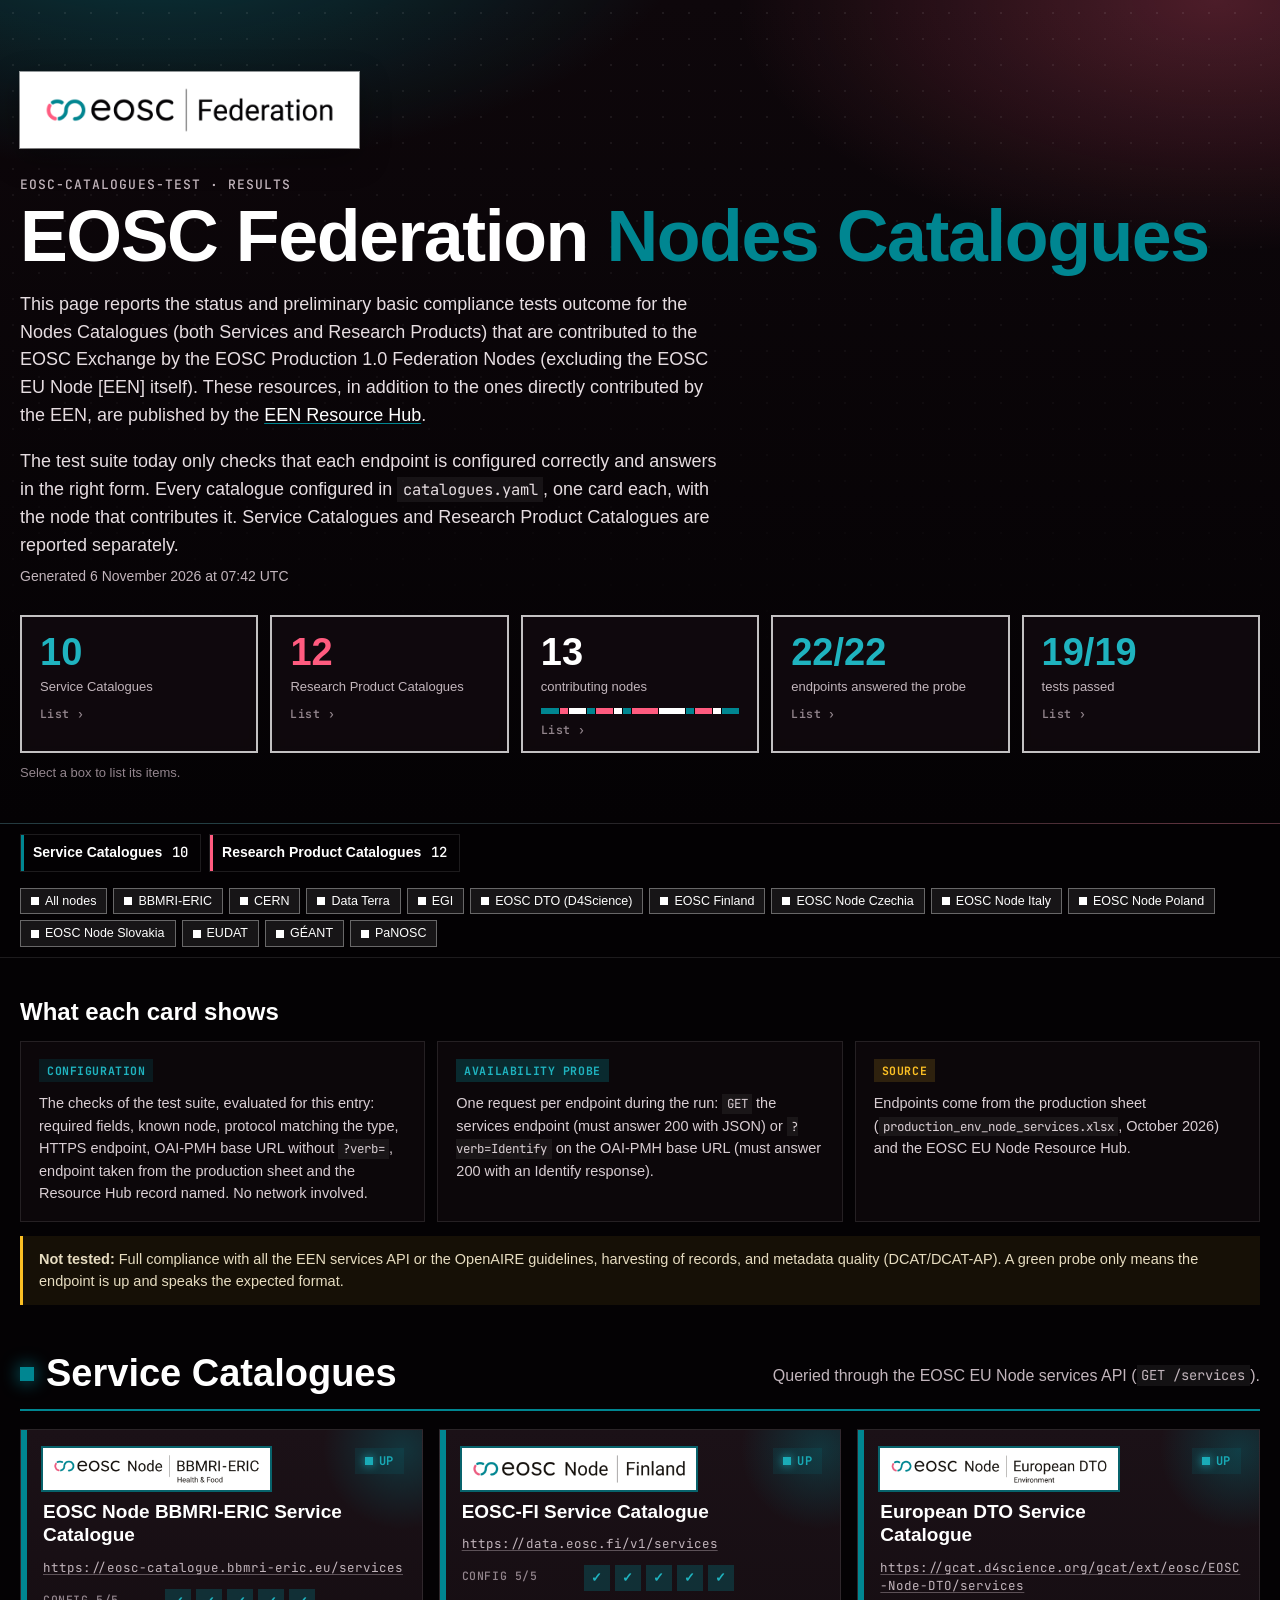
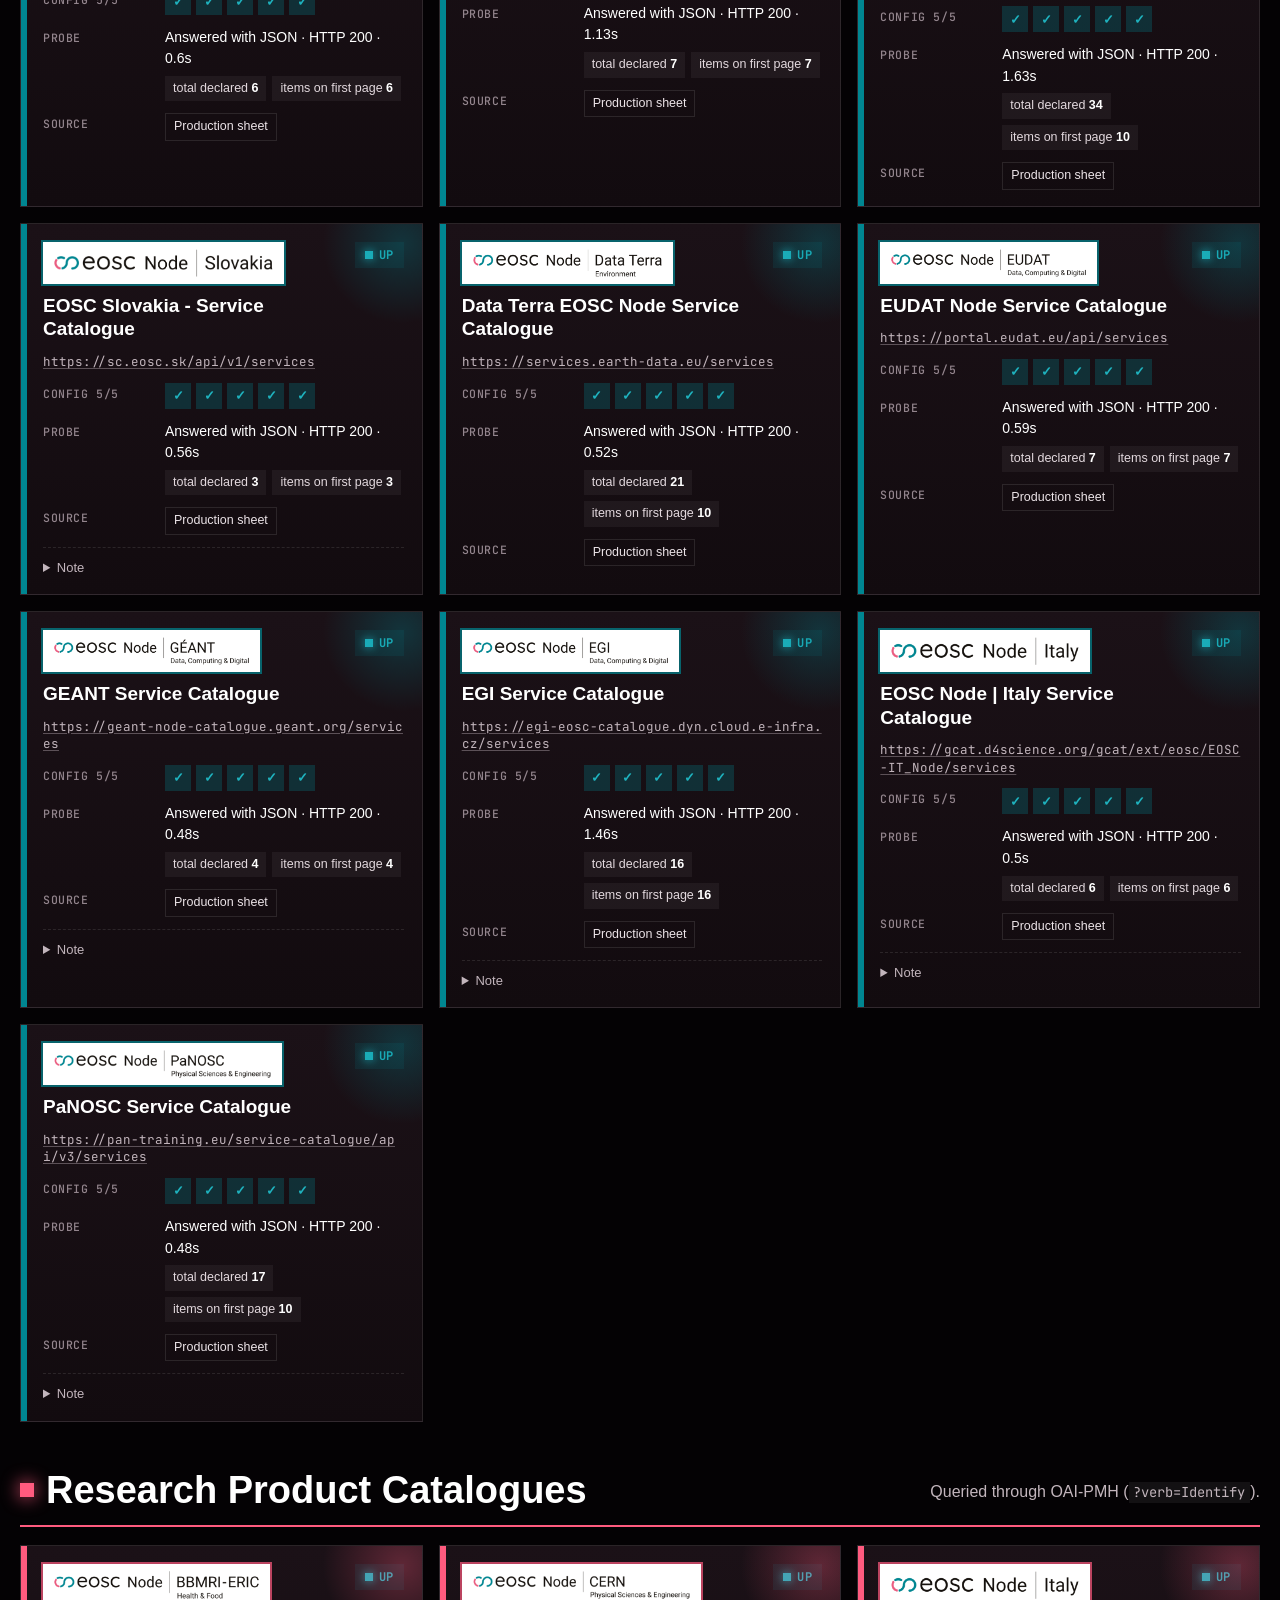
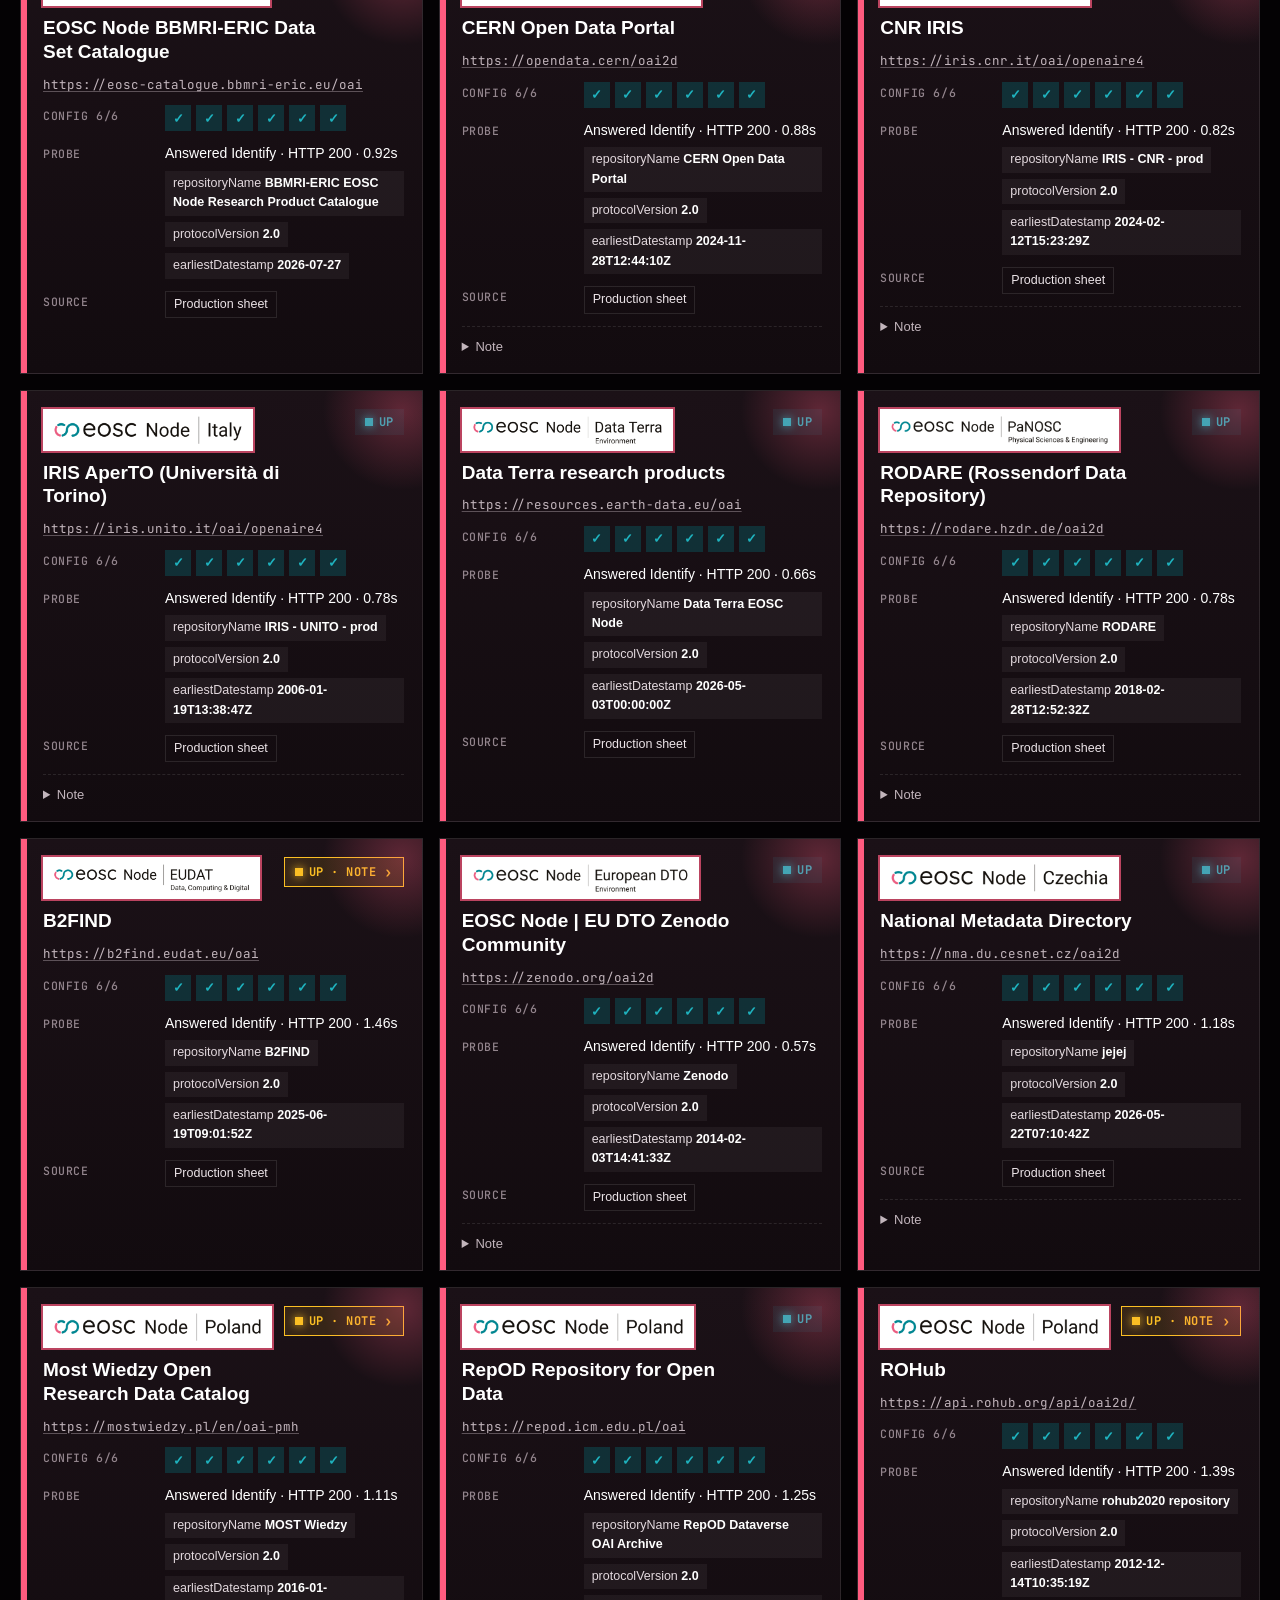
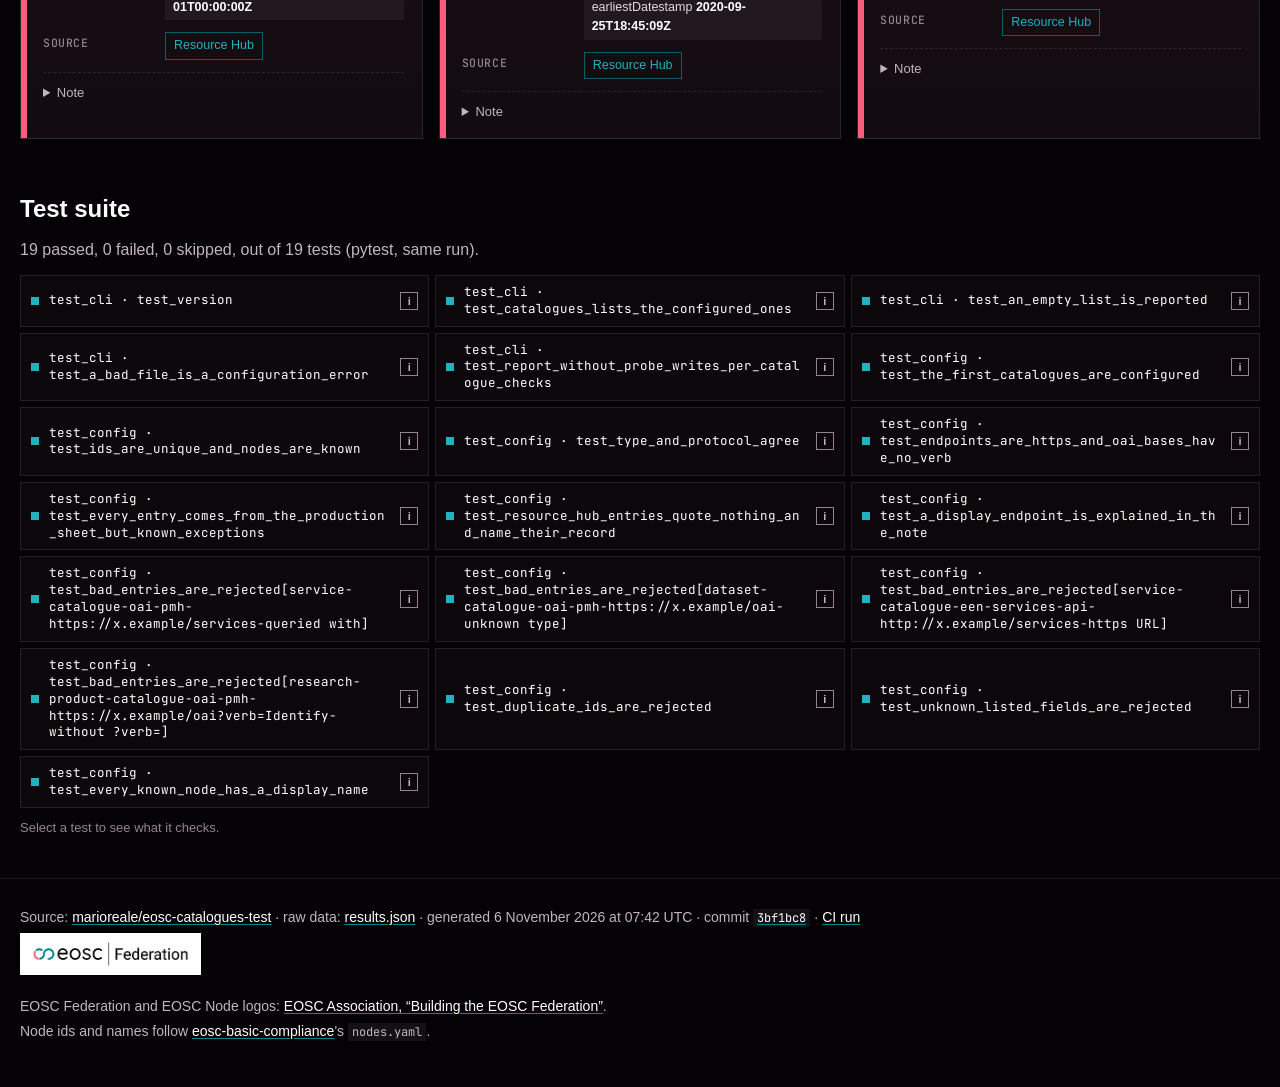
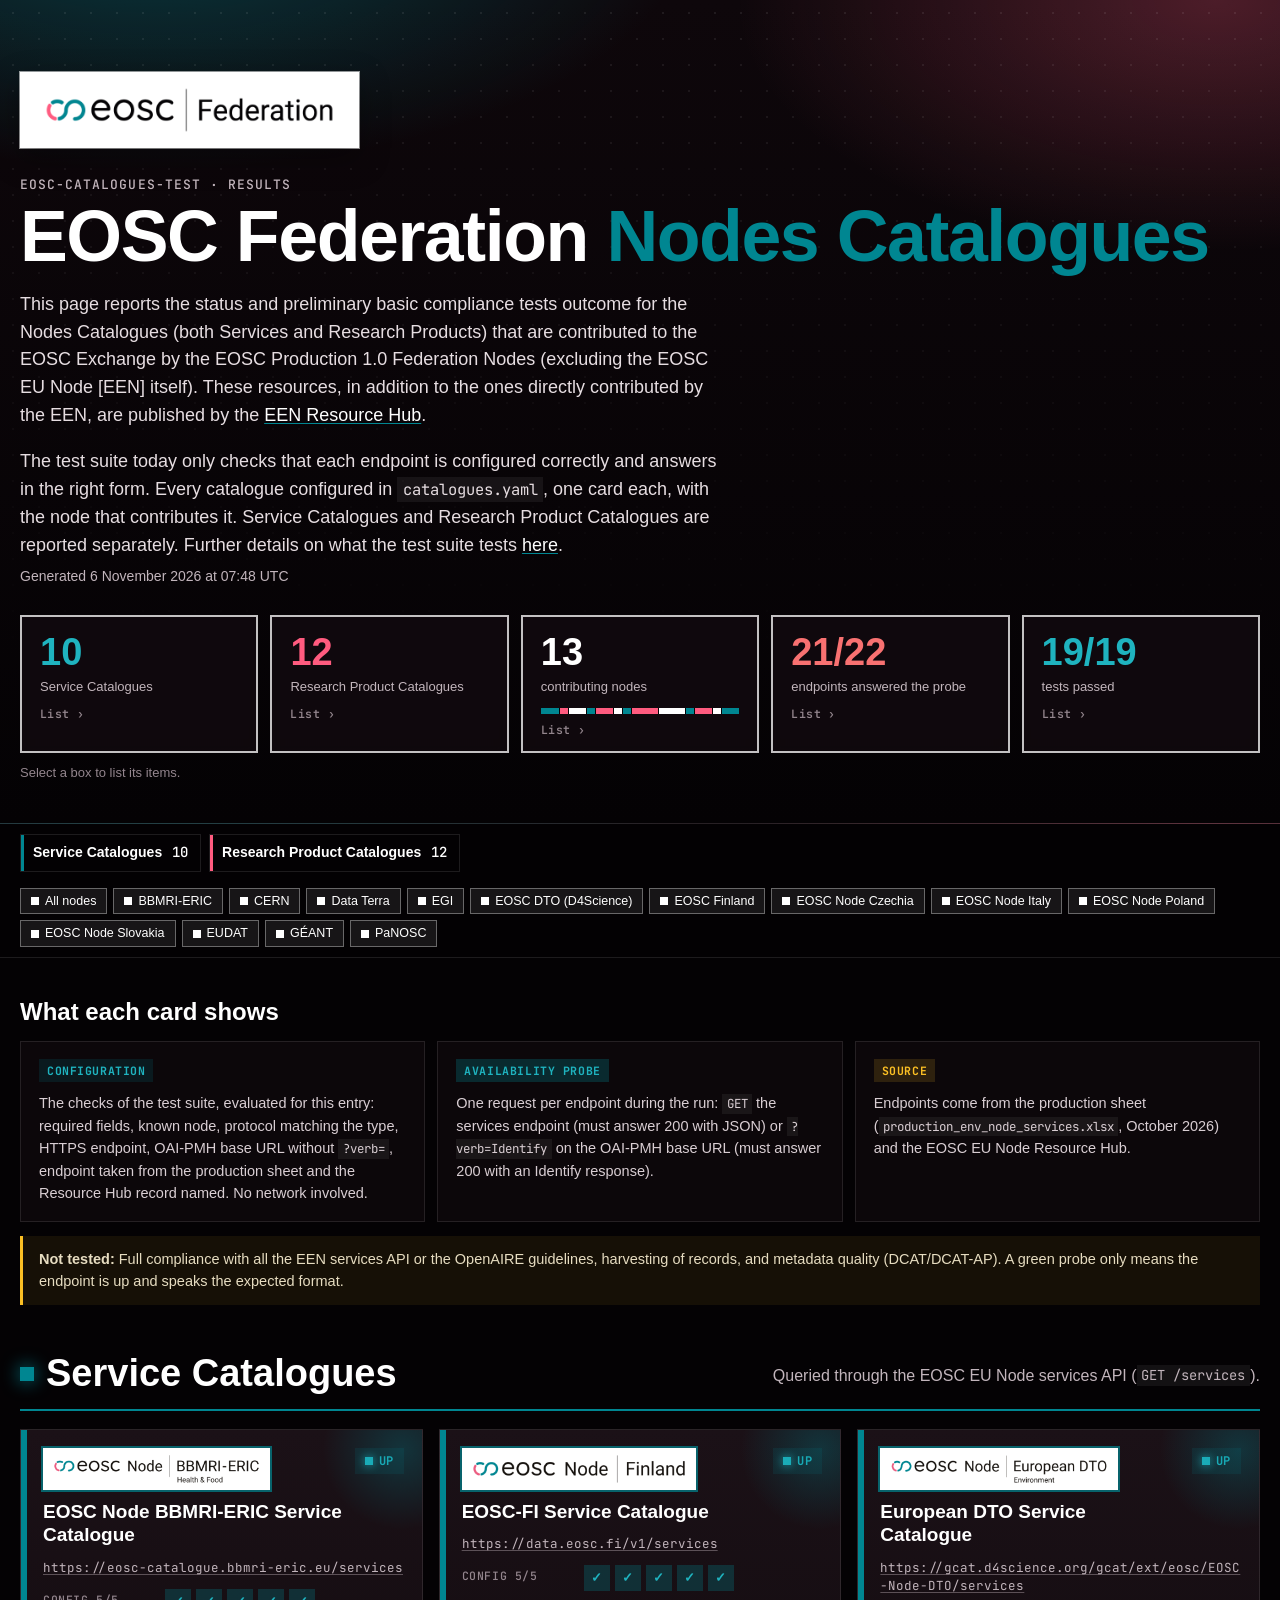
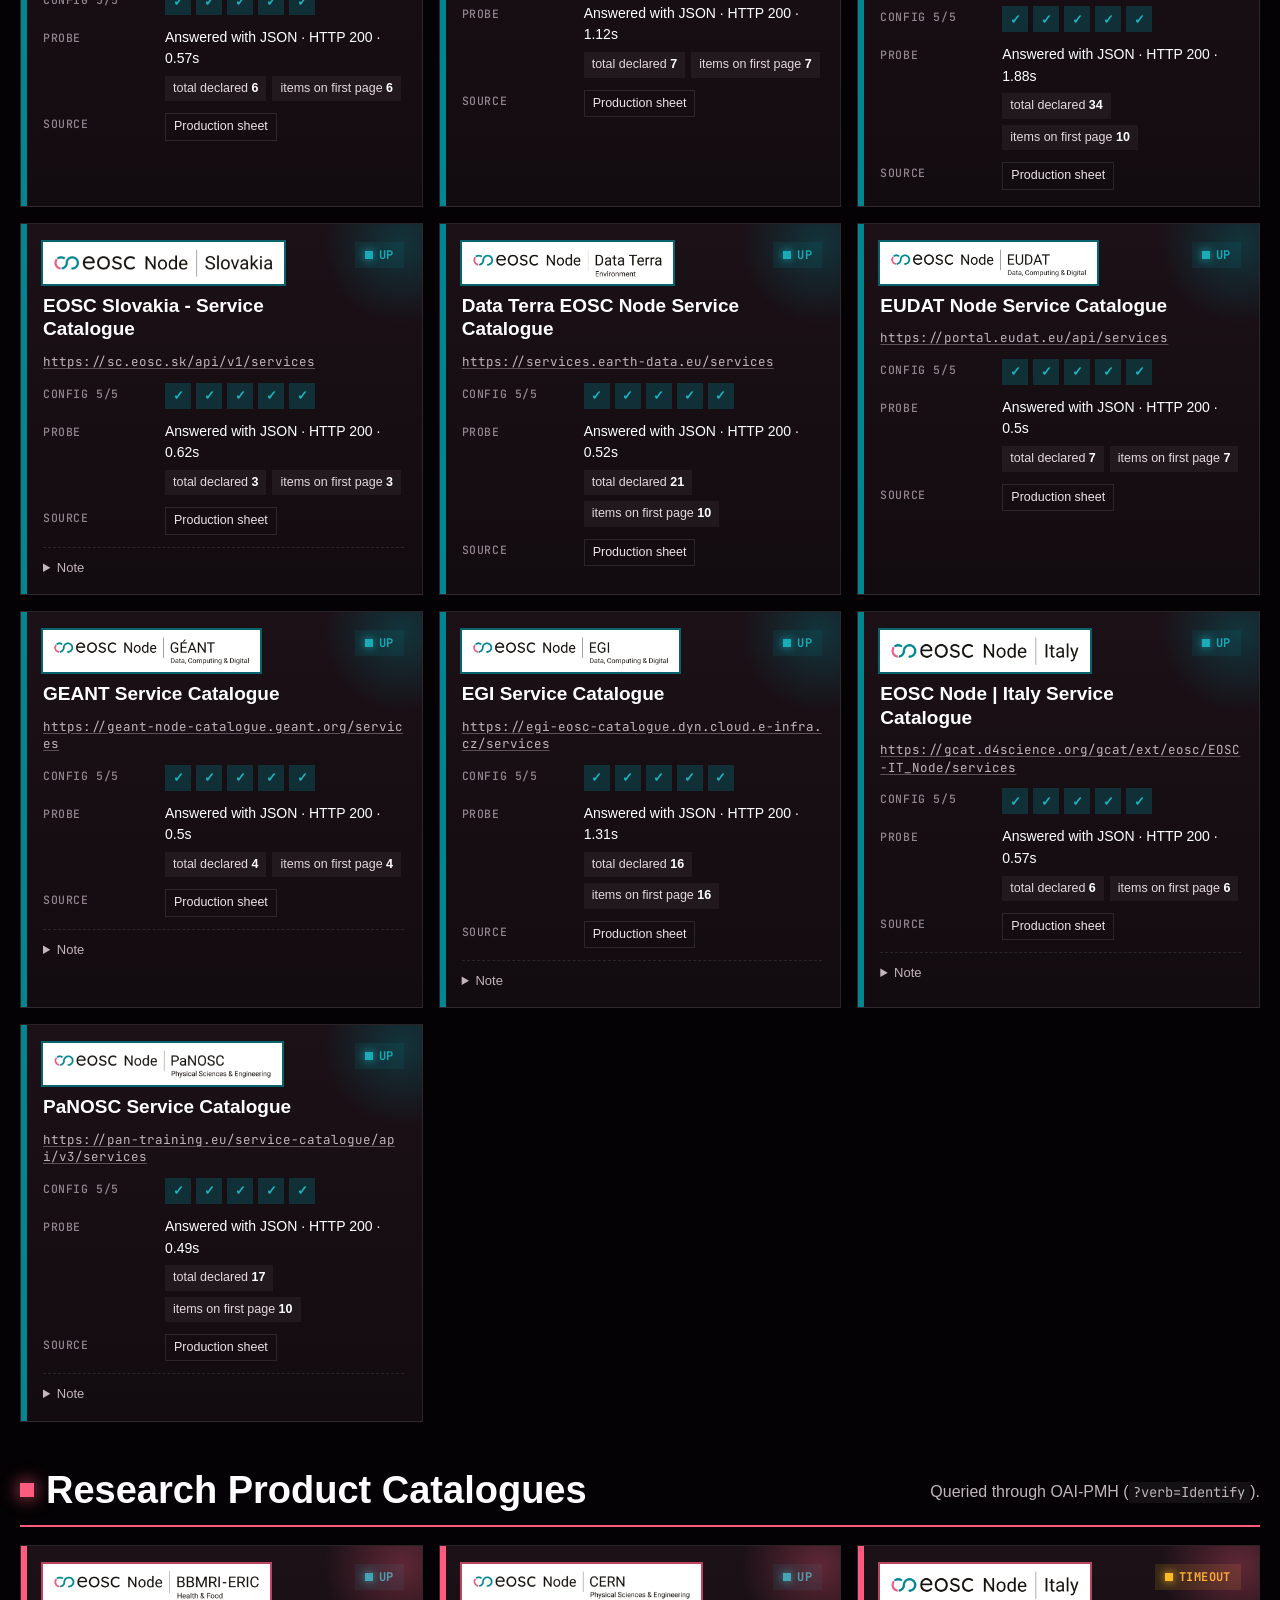
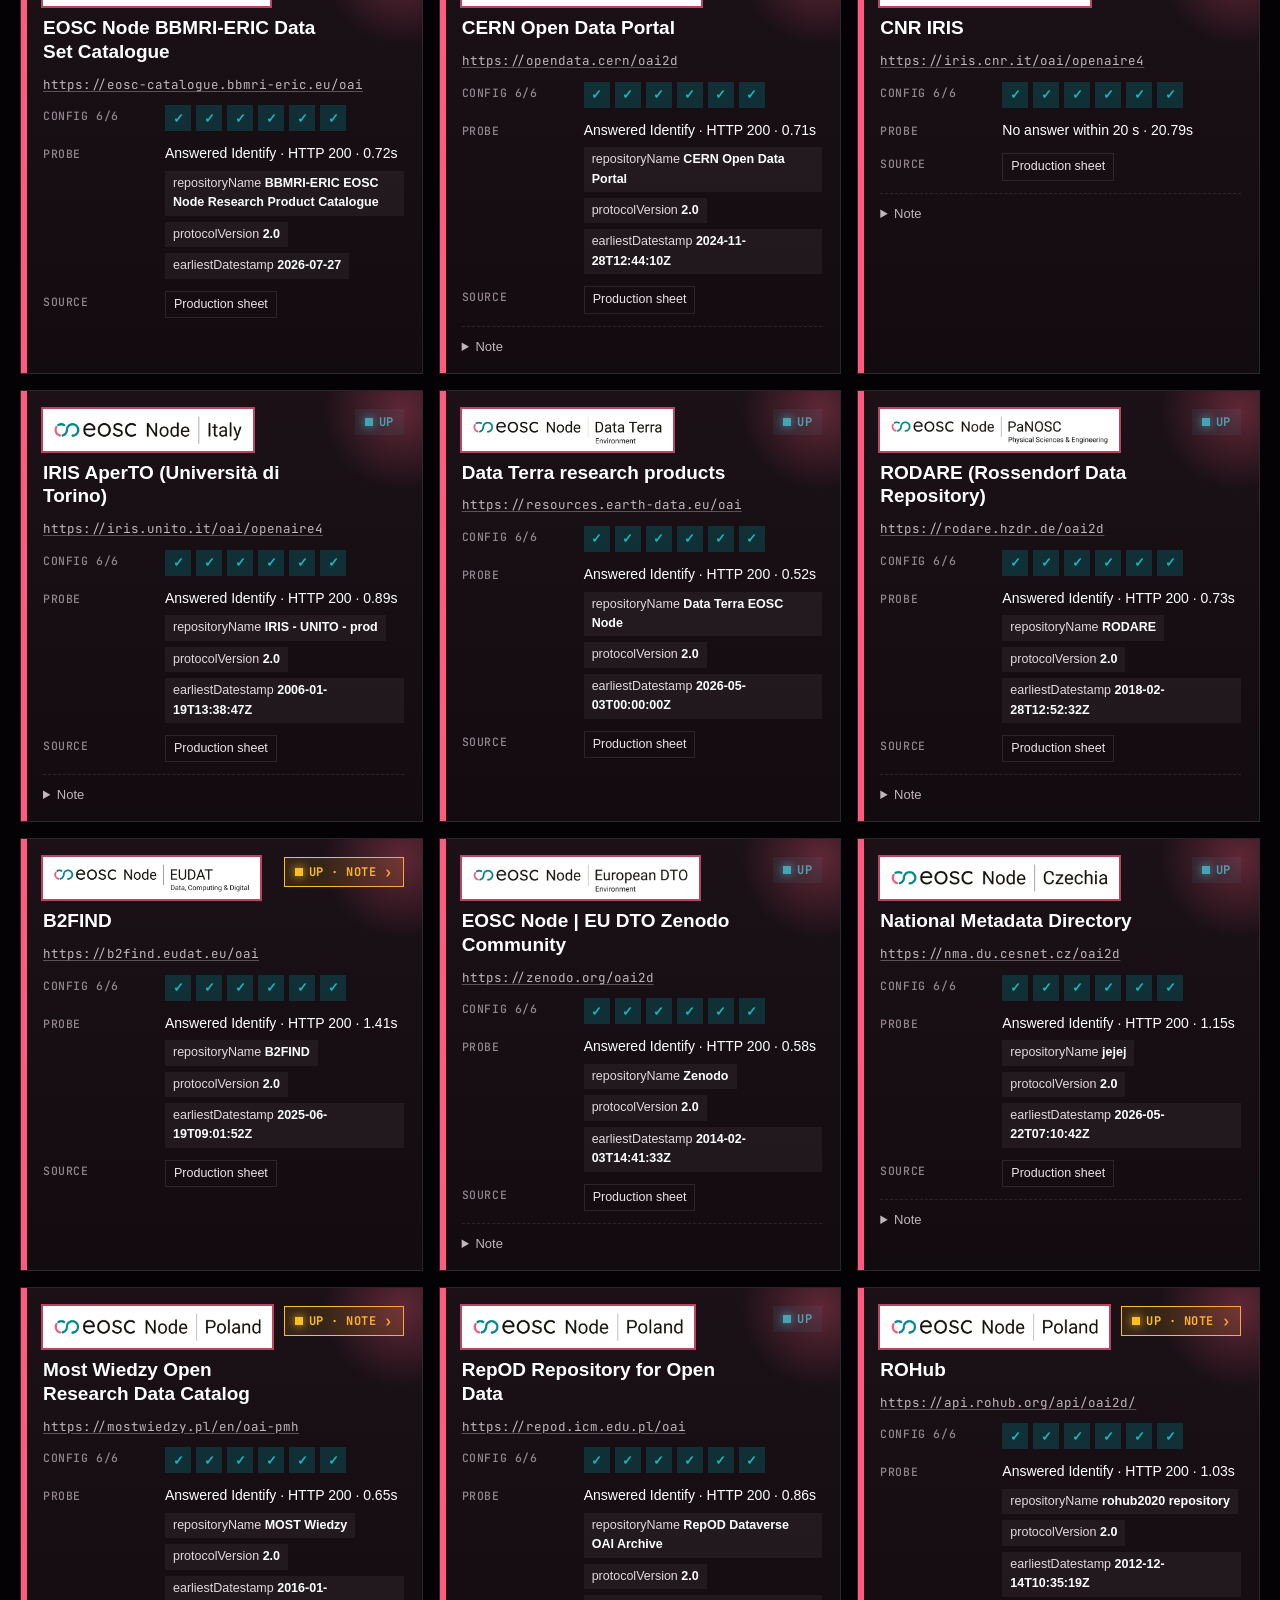
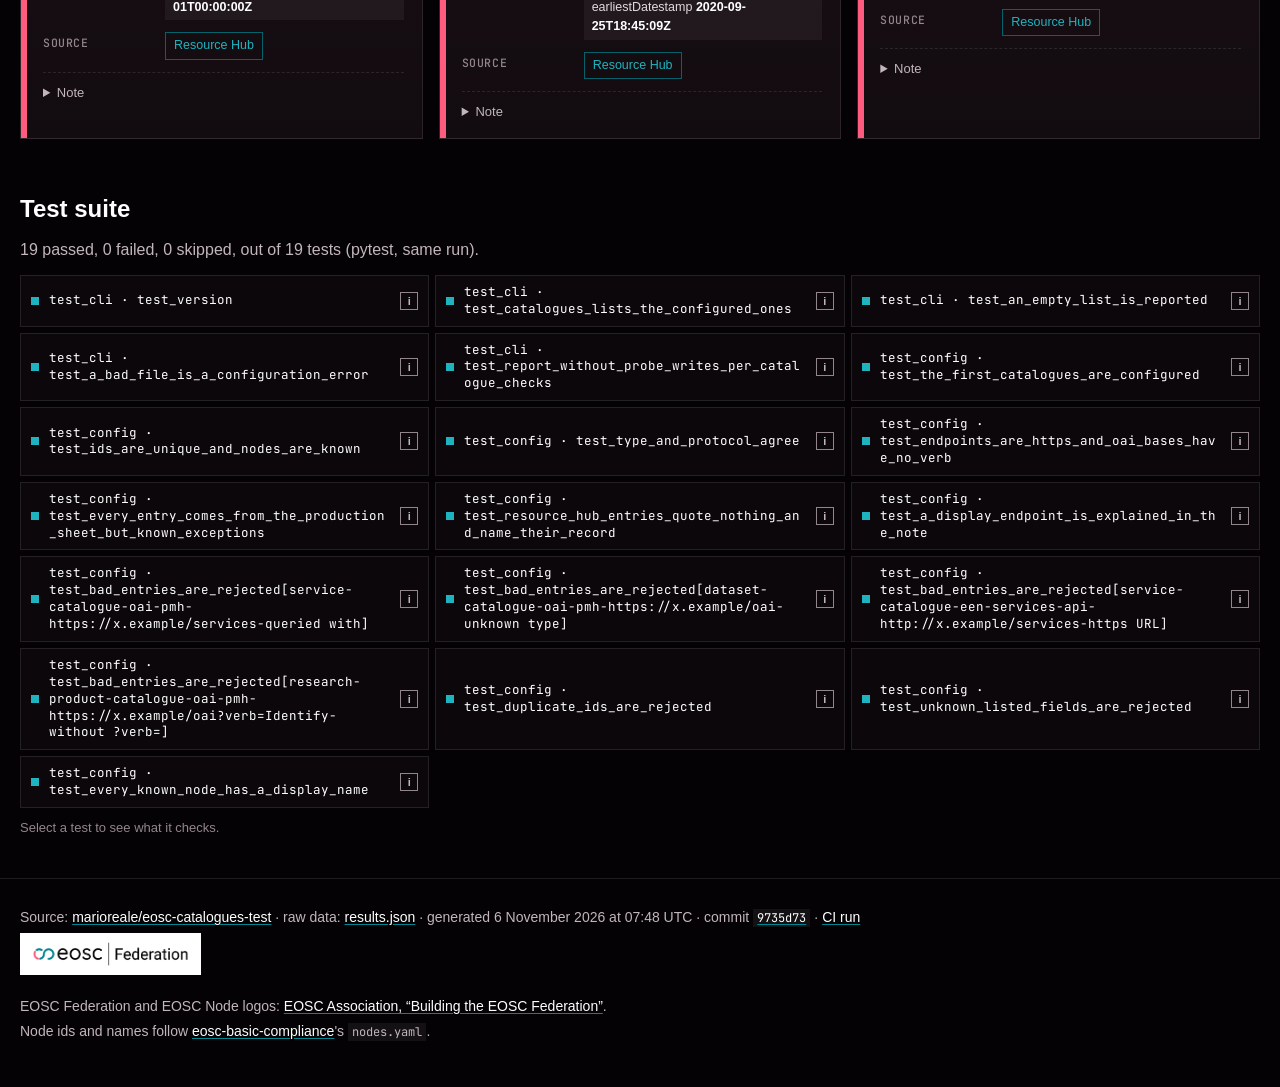
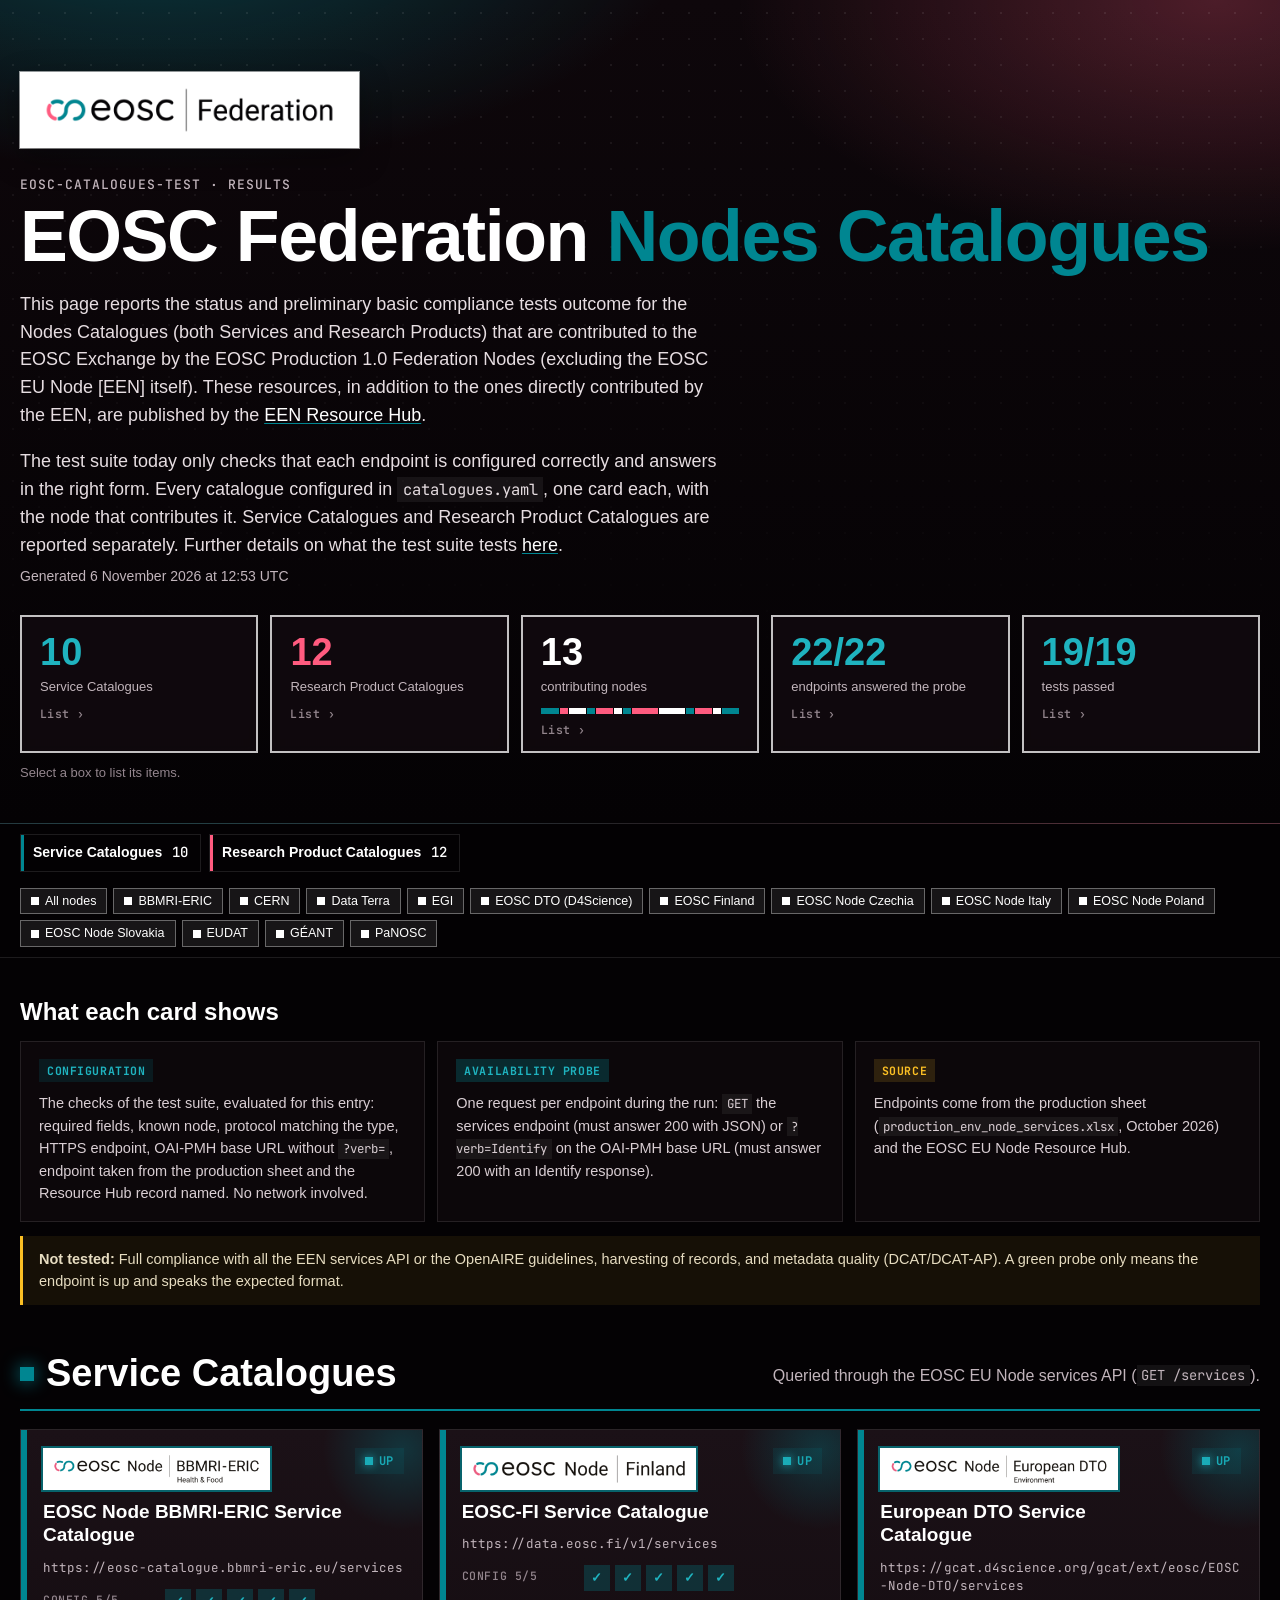
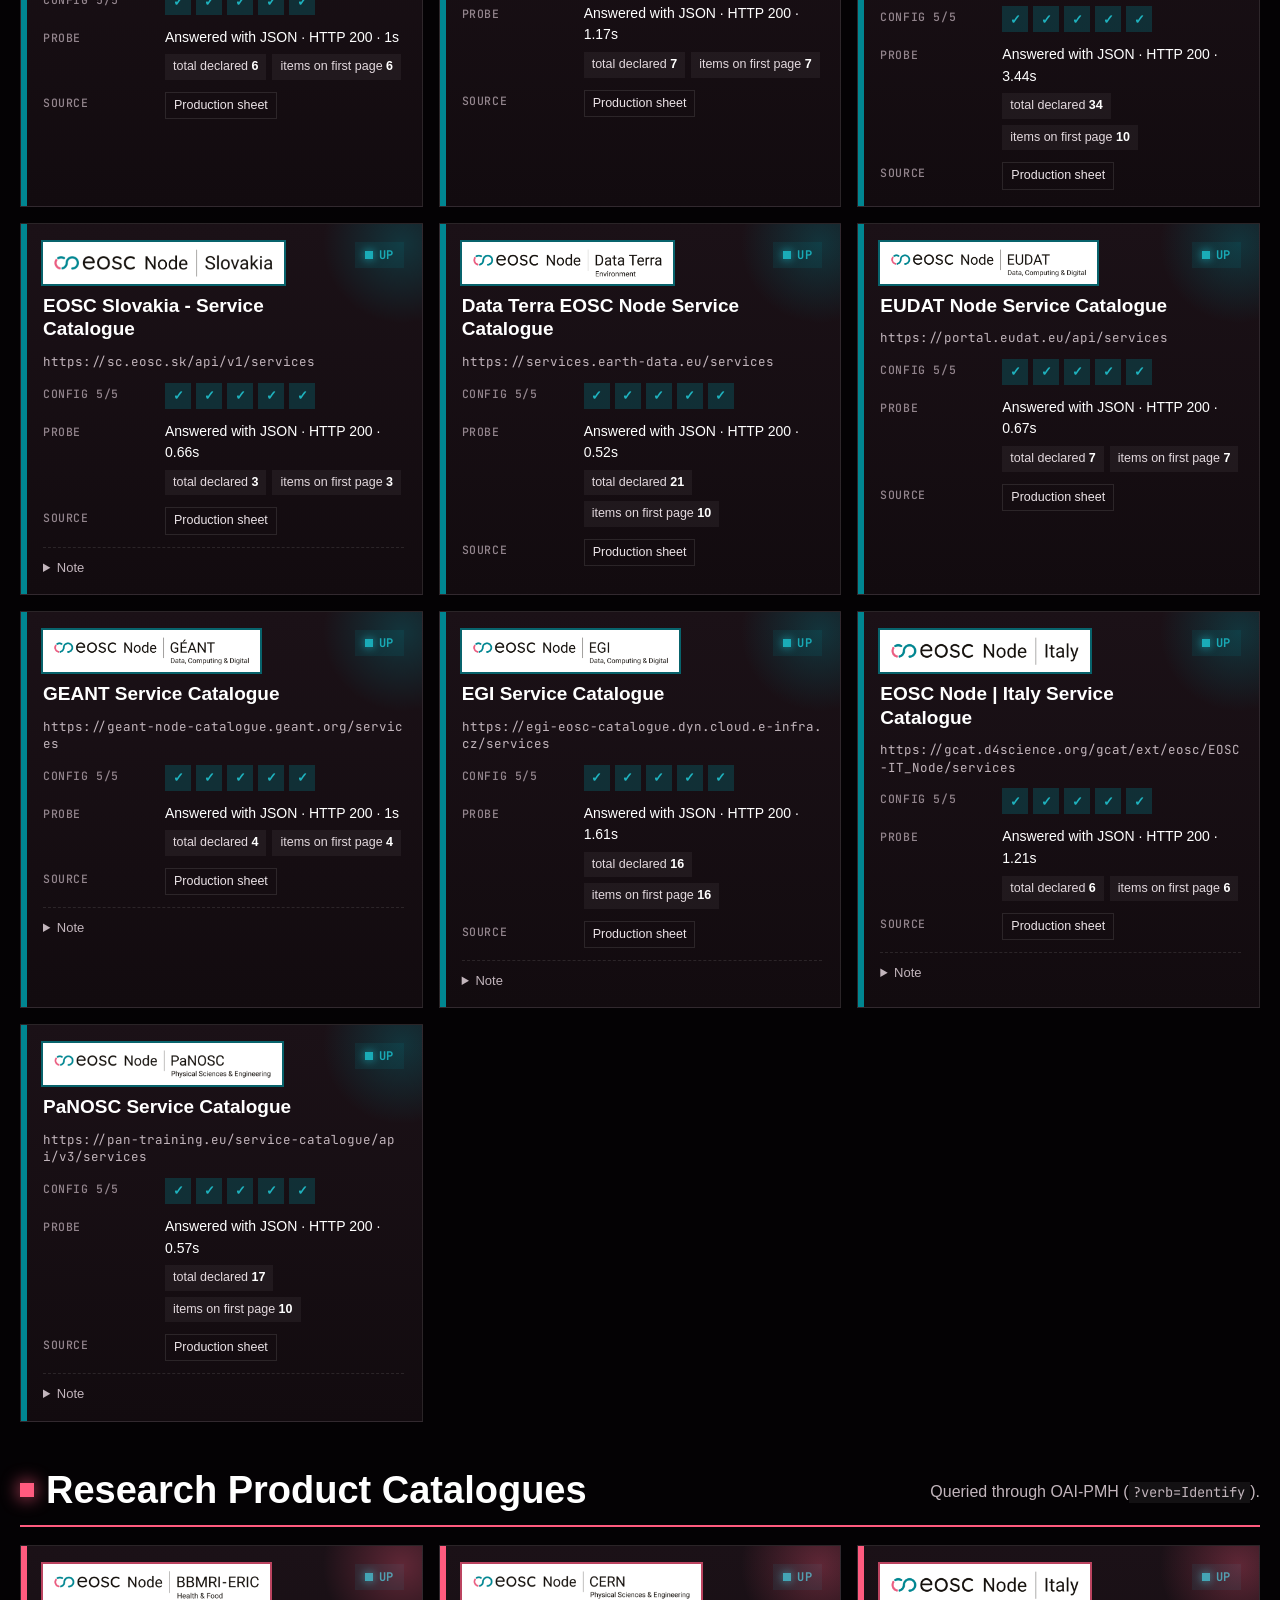
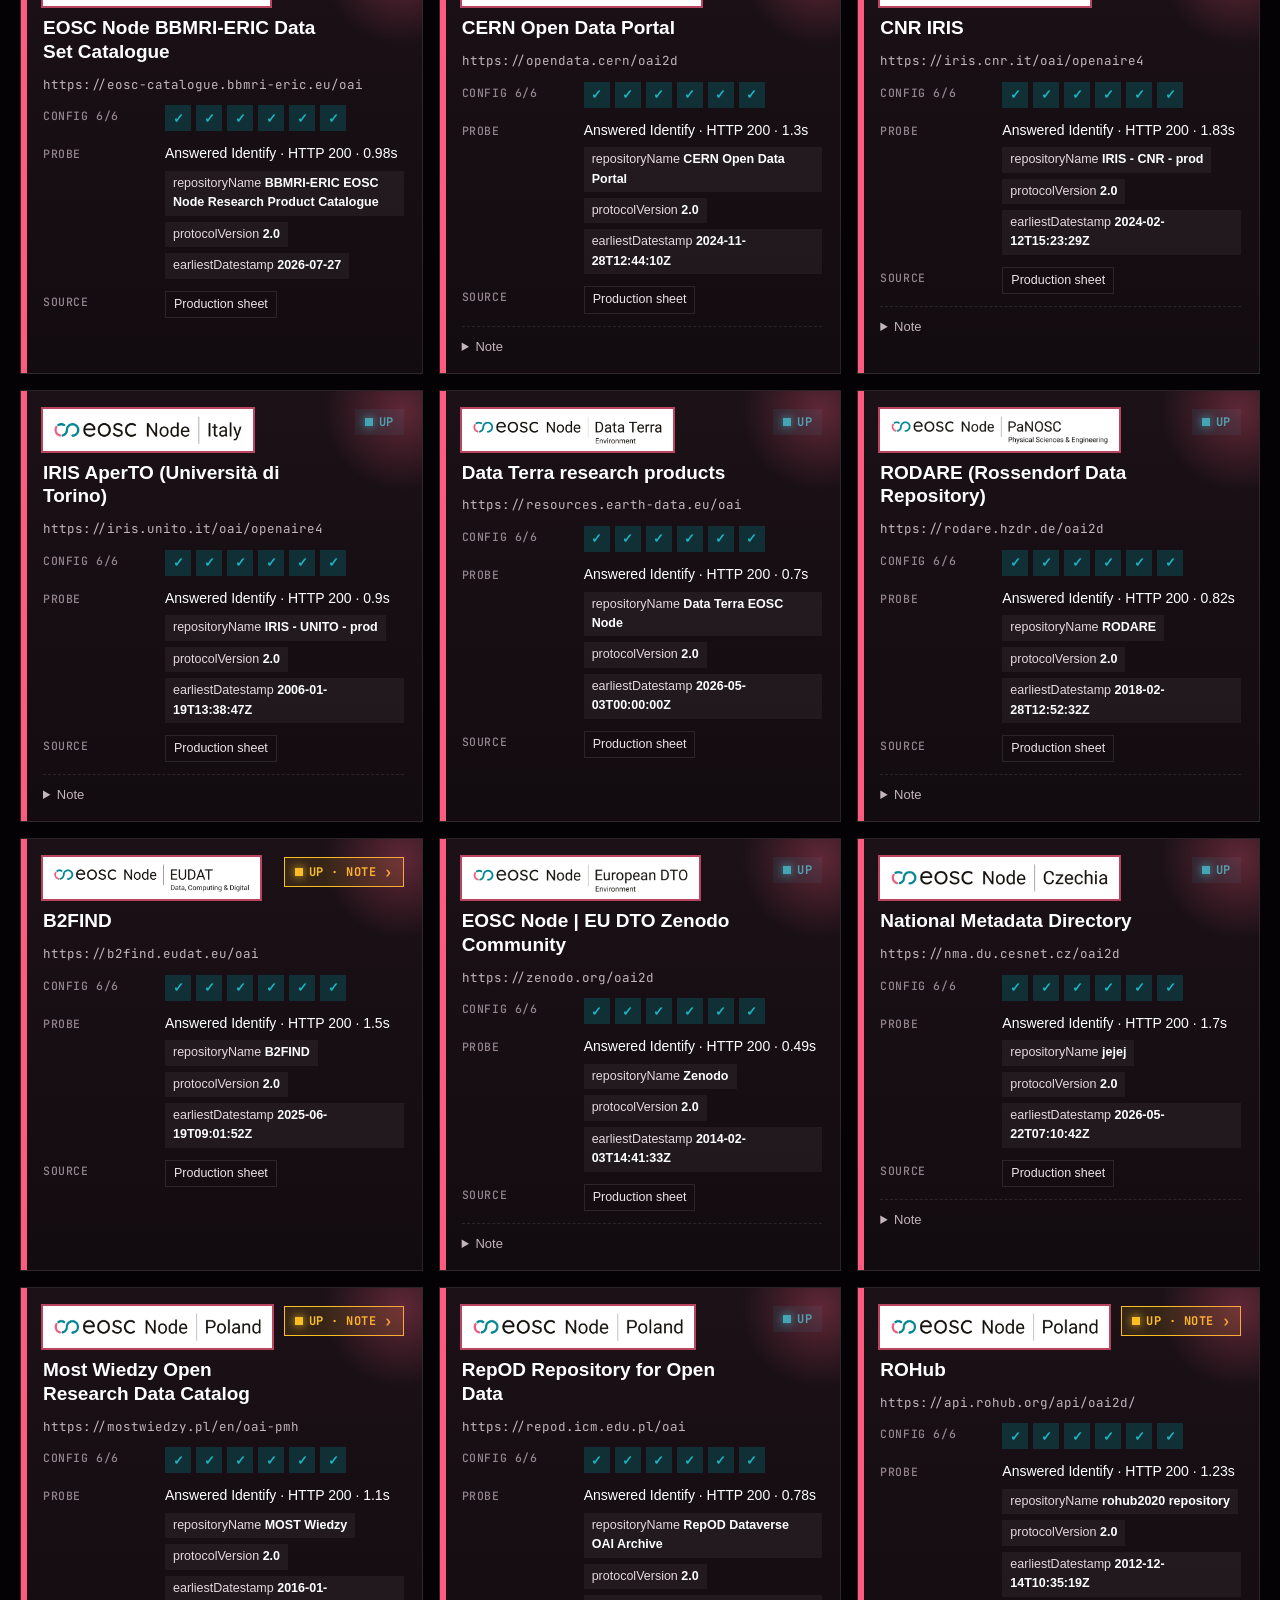
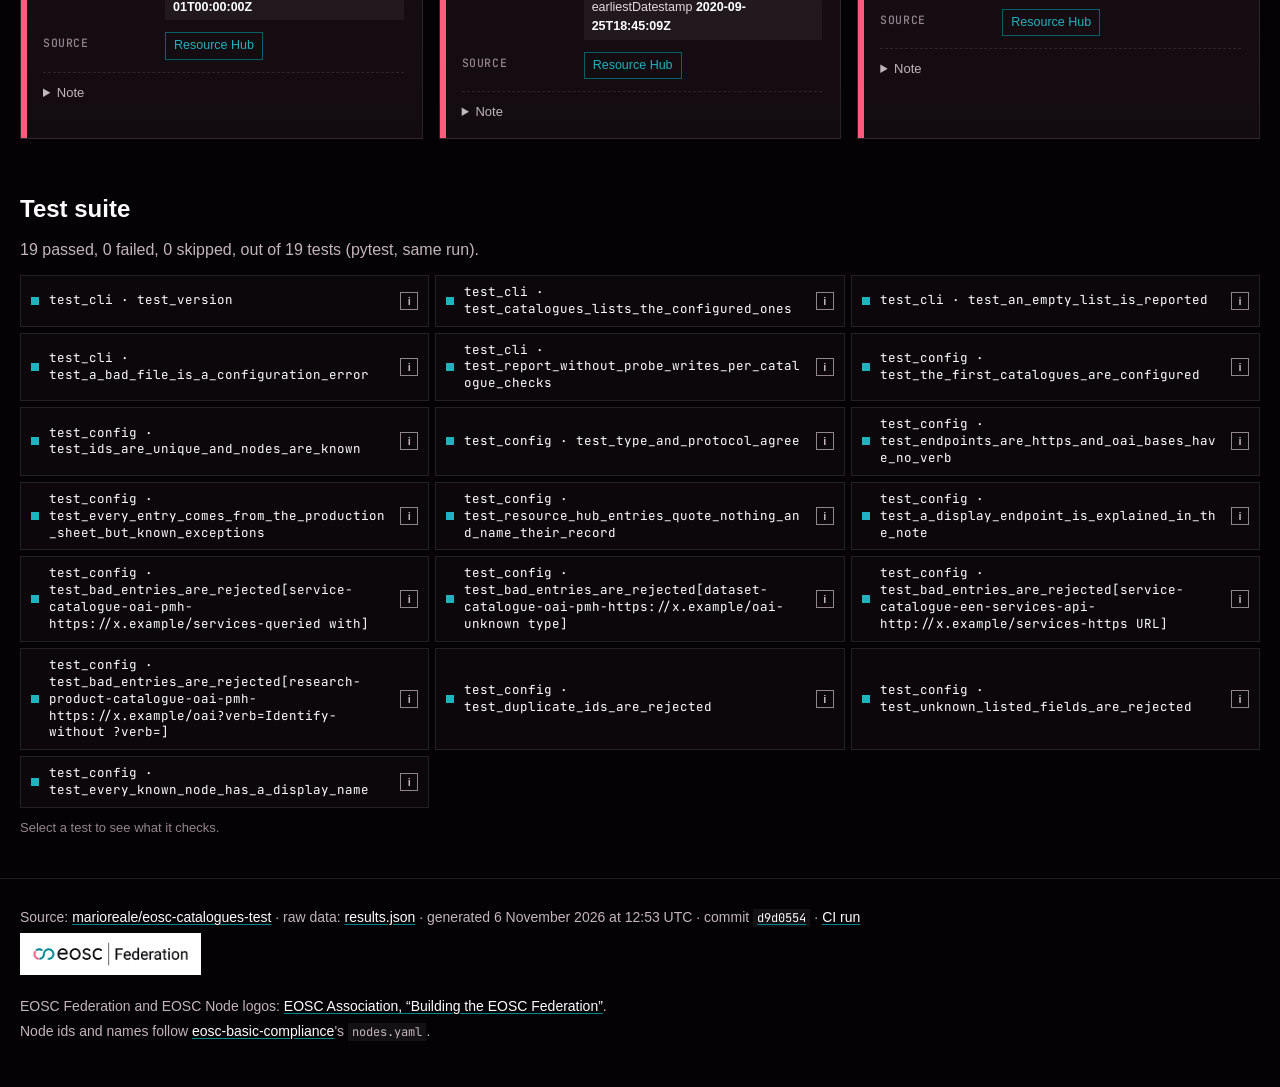
